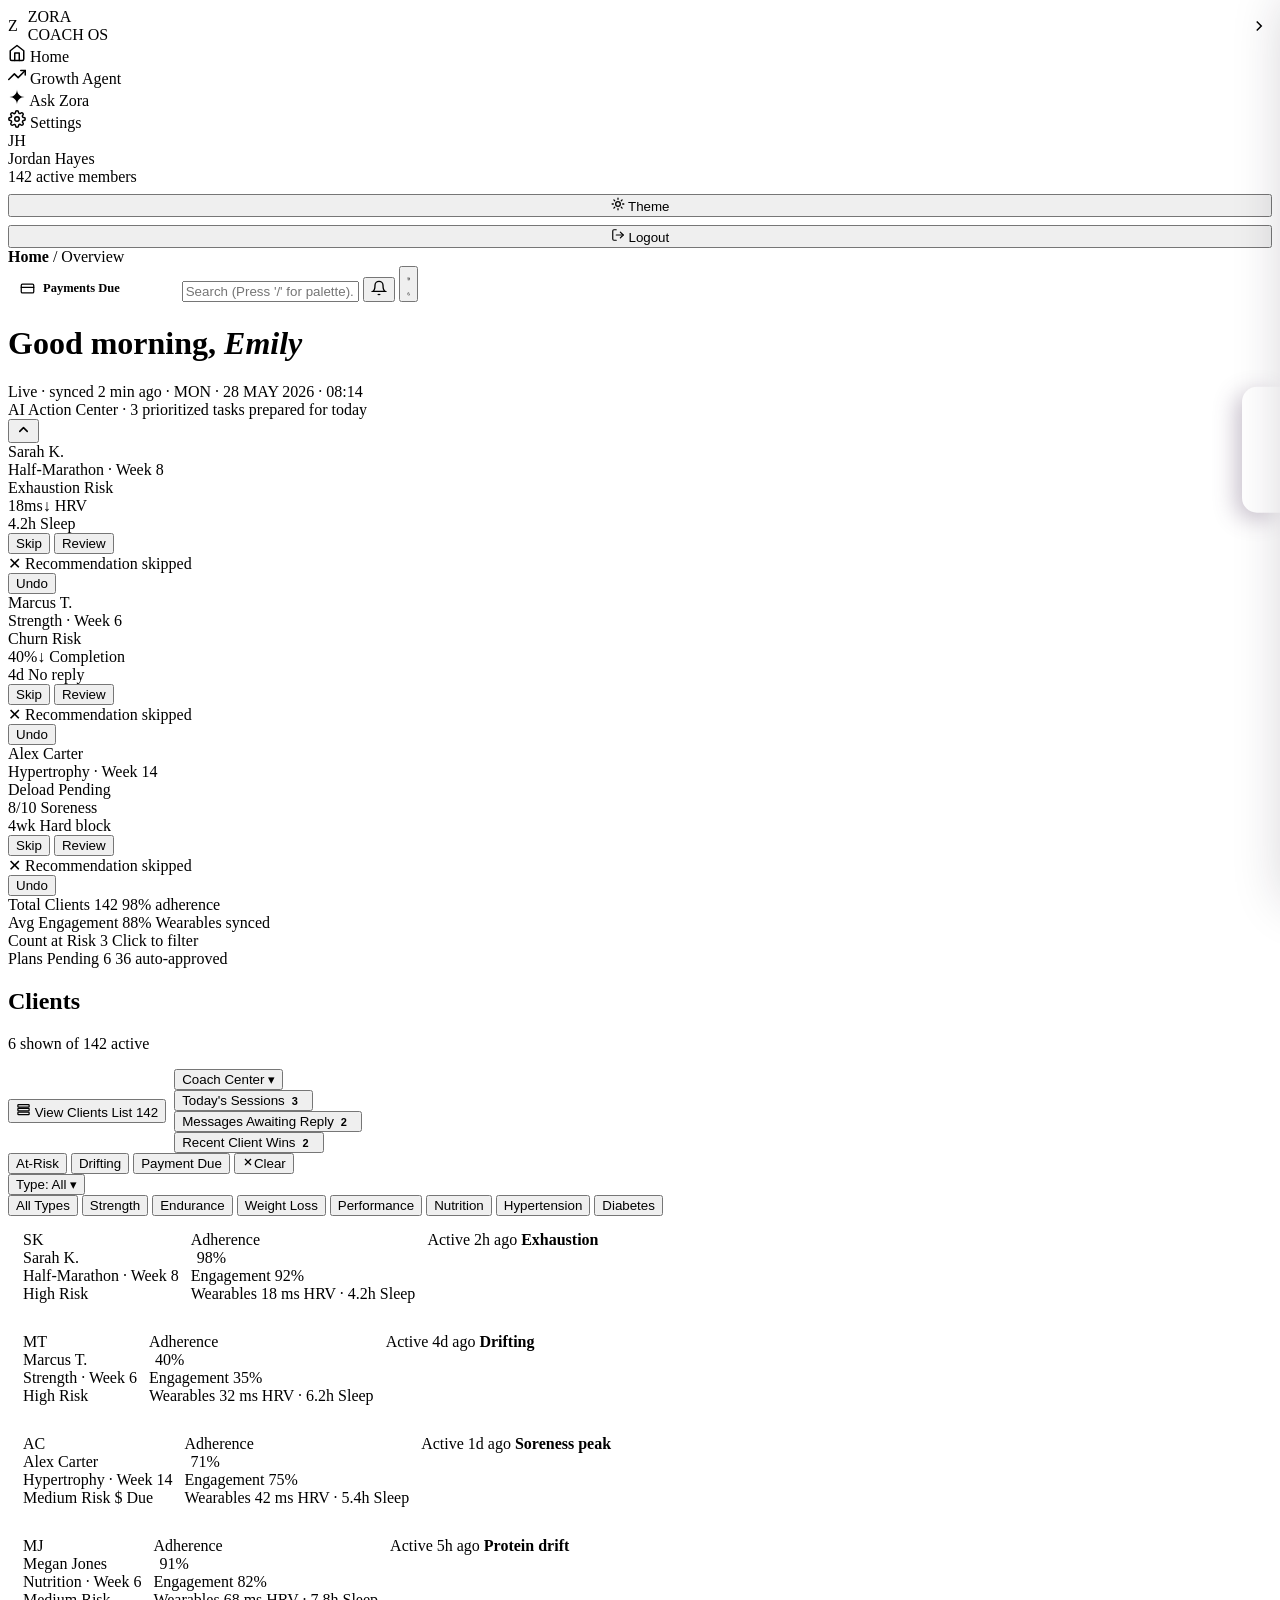
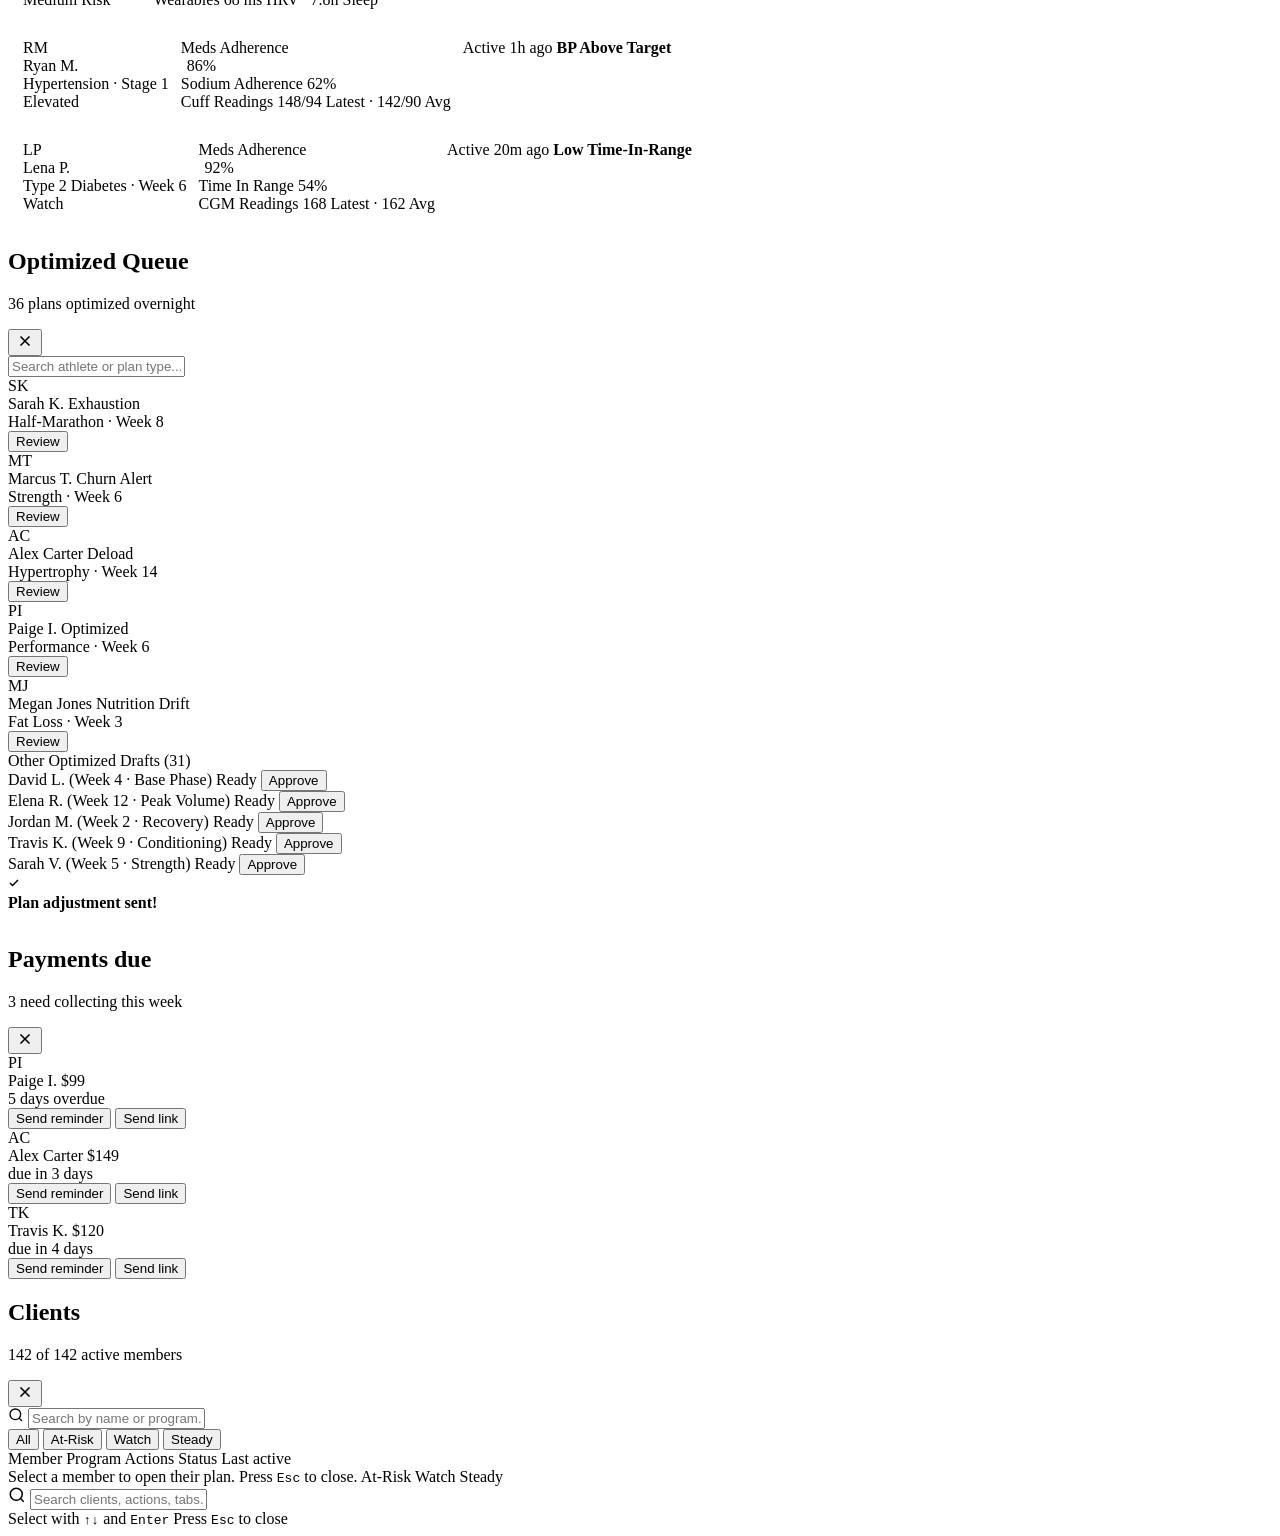
==== index.html @ c179ec28 "deploy" ====
<!DOCTYPE html>
<html lang="en">

<head>
  <meta charset="UTF-8" />
  <meta name="viewport" content="width=device-width, initial-scale=1.0" />
  <title>Zora Product OS — AI Weekly Optimization Dashboard</title>
  <link rel="preconnect" href="https://fonts.googleapis.com">
  <link rel="preconnect" href="https://fonts.gstatic.com" crossorigin>
  <link
    href="https://fonts.googleapis.com/css2?family=DM+Sans:ital,opsz,wght@0,9..40,100..1000;1,9..40,100..1000&family=Geist:wght@100..900&display=swap"
    rel="stylesheet">
  <link rel="stylesheet" href="design-tokens.css?v=1">
  <style>
    /* ===== Collapsible context rail + denser roster ===== */

    /* Header actions group: View full roster + Context dropdown + close. */
    .roster-head-actions {
      display: flex;
      align-items: center;
      gap: 8px;
    }

    /* Context dropdown trigger reuses the .sort-trigger-btn look; the dropdown
       rows show a count badge on the right. */
    .ctx-dropdown {
      width: 220px;
    }

    .ctx-item {
      justify-content: space-between;
      gap: 12px;
    }

    .ctx-item span:first-child {
      white-space: nowrap;
    }

    .ctx-item-count {
      flex-shrink: 0;
      min-width: 20px;
      text-align: center;
      font-size: 11px;
      font-weight: 600;
      color: var(--ink-4);
      background: var(--paper-3);
      border-radius: 99px;
      padding: 1px 7px;
    }

    .ctx-item.active .ctx-item-count {
      color: var(--accent);
      background: var(--accent-soft);
    }

    /* Close button: only present while a panel is open. 28px control with a
       compliant tap buffer. */
    .ctx-close {
      display: inline-flex;
      align-items: center;
      justify-content: center;
      width: 30px;
      height: 30px;
      border-radius: 8px;
      border: 1px solid var(--line);
      background: var(--paper-2);
      color: var(--ink-3);
      cursor: pointer;
      position: relative;
      transition: background-color 140ms var(--ease-out), color 140ms var(--ease-out), border-color 140ms var(--ease-out);
    }

    .ctx-close::before {
      content: "";
      position: absolute;
      inset: -8px;
    }

    .ctx-close:hover {
      color: var(--bad);
      border-color: color-mix(in oklab, var(--bad) 40%, var(--line));
      background: color-mix(in oklab, var(--bad) 8%, var(--paper-2));
    }

    .ctx-close:focus-visible {
      outline: 2px solid var(--accent);
      outline-offset: 2px;
    }

    .ctx-close[hidden] {
      display: none !important;
    }

    /* Collapsed by default: roster spans full width, no rail column. The grid
       packs to ~4 across on desktop. */
    .grid-2col {
      grid-template-columns: 1fr;
      transition: grid-template-columns 360ms var(--ease-out);
    }

    .roster-grid {
      grid-template-columns: repeat(auto-fill, minmax(240px, 1fr));
    }

    .client-card {
      padding: 15px;
      gap: 12px;
    }

    /* A panel is open: the rail returns as a right column. The grid keeps its
       auto-fill rule, so the narrower left column naturally reflows to ~3 up. */
    .grid-2col.has-panel {
      grid-template-columns: 1fr 300px;
    }

    /* Rail + panel reveal. The rail slides down/in; the active panel fades. */
    .ambient-rail[hidden] {
      display: none !important;
    }

    .ambient-rail {
      animation: ctx-rail-in 360ms var(--ease-out);
    }

    @keyframes ctx-rail-in {
      from {
        opacity: 0;
        transform: translateY(-8px);
      }

      to {
        opacity: 1;
        transform: none;
      }
    }

    .ctx-panel[hidden] {
      display: none !important;
    }

    .ctx-panel {
      animation: ctx-panel-in 300ms var(--ease-out);
    }

    @keyframes ctx-panel-in {
      from {
        opacity: 0;
        transform: translateY(6px);
      }

      to {
        opacity: 1;
        transform: none;
      }
    }

    @media (max-width: 1024px) {

      /* On narrow widths the rail stacks under the grid instead of beside it. */
      .grid-2col.has-panel {
        grid-template-columns: 1fr;
      }
    }

    @media (prefers-reduced-motion: reduce) {

      .grid-2col,
      .ambient-rail,
      .ctx-panel {
        transition: none;
        animation: none;
      }
    }

    /* Quick Action Buttons in Client List modal */
    .qa-btn-group {
      display: flex;
      gap: 6px;
      justify-content: center;
      align-items: center;
    }
    .qa-btn {
      display: inline-flex;
      align-items: center;
      justify-content: center;
      width: 28px;
      height: 28px;
      border-radius: 6px;
      border: 1px solid var(--line);
      background: var(--paper-2);
      color: var(--ink-3);
      cursor: pointer;
      transition: all 0.15s ease;
      padding: 0;
    }
    .qa-btn:hover {
      border-color: var(--accent);
      background: var(--accent-soft);
      color: var(--accent-deep);
      transform: translateY(-1px);
    }
    .qa-btn:active {
      transform: scale(0.92);
    }
    .qa-btn svg {
      width: 14px;
      height: 14px;
    }
    .rmt-vitals,
    .rmr-vitals {
      justify-self: center !important;
      text-align: center !important;
    }
  </style>
  <script>
    // Pre-paint theme boot — avoids flash of incorrect theme
    (function () {
      try {
        var stored = localStorage.getItem('theme');
        var prefersDark = window.matchMedia && window.matchMedia('(prefers-color-scheme: dark)').matches;
        var theme = stored || (prefersDark ? 'dark' : 'light');
        document.documentElement.setAttribute('data-theme', theme);
      } catch (e) {
        document.documentElement.setAttribute('data-theme', 'light');
      }
    })();
  </script>
</head>

<body>

  <!-- =================== SIDEBAR =================== -->
  <aside class="sidebar">
    <div class="brand" style="display: flex; align-items: center; justify-content: space-between; width: 100%;">
      <div style="display: flex; align-items: center; gap: 10px;">
        <div class="brand-mark">Z</div>
        <div class="brand-text">
          <div class="brand-name">ZORA</div>
          <div class="brand-sub">COACH OS</div>
        </div>
      </div>
      <button class="sidebar-toggle-btn" id="sidebar-toggle"
        style="background: transparent; border: 0; color: var(--ink-3); cursor: pointer; padding: 4px; display: flex; align-items: center; justify-content: center; transition: transform 0.25s;"
        title="Expand Sidebar">
        <svg width="18" height="18" viewBox="0 0 24 24" fill="none" stroke="currentColor" stroke-width="2">
          <polyline points="9 18 15 12 9 6"></polyline>
        </svg>
      </button>
    </div>

    <div class="nav-section">
      <div class="nav-item active" onclick="window.location.href='index.html'">
        <svg width="18" height="18" viewBox="0 0 24 24" fill="none" stroke="currentColor" stroke-width="2" stroke-linecap="round" stroke-linejoin="round">
          <path d="M3 9l9-7 9 7v11a2 2 0 0 1-2 2H5a2 2 0 0 1-2-2z"></path>
          <polyline points="9 22 9 12 15 12 15 22"></polyline>
        </svg>
        <span>Home</span>
      </div>
      <div class="nav-item" onclick="window.location.href='growth.html'">
        <svg width="18" height="18" viewBox="0 0 24 24" fill="none" stroke="currentColor" stroke-width="2" stroke-linecap="round" stroke-linejoin="round">
          <polyline points="23 6 13.5 15.5 8.5 10.5 1 18"></polyline>
          <polyline points="17 6 23 6 23 12"></polyline>
        </svg>
        <span>Growth Agent</span>
      </div>
      <div class="nav-item" onclick="window.location.href='copilot.html'">
        <svg width="18" height="18" viewBox="0 0 24 24" fill="none" stroke="currentColor" stroke-width="2" stroke-linecap="round" stroke-linejoin="round">
          <path d="M12 3v18M3 12h18M12 3a9 9 0 0 1 9 9 9 9 0 0 1-9 9 9 9 0 0 1-9-9 9 9 0 0 1 9-9z" style="display:none;"></path>
          <!-- Sparkle shape resembling image -->
          <path d="M12 2c0 5.523 4.477 10 10 10-5.523 0-10 4.477-10 10 0-5.523-4.477-10-10-10 5.523 0 10-4.477 10-10z" fill="currentColor" stroke="none"></path>
        </svg>
        <span>Ask Zora</span>
      </div>
      <div class="nav-item" onclick="window.location.href='settings.html'">
        <svg width="18" height="18" viewBox="0 0 24 24" fill="none" stroke="currentColor" stroke-width="2" stroke-linecap="round" stroke-linejoin="round">
          <circle cx="12" cy="12" r="3"></circle>
          <path d="M19.4 15a1.65 1.65 0 0 0 .33 1.82l.06.06a2 2 0 1 1-2.83 2.83l-.06-.06a1.65 1.65 0 0 0-1.82-.33 1.65 1.65 0 0 0-1 1.51V21a2 2 0 0 1-4 0v-.09A1.65 1.65 0 0 0 9 19.4a1.65 1.65 0 0 0-1.82.33l-.06.06a2 2 0 1 1-2.83-2.83l.06-.06a1.65 1.65 0 0 0 .33-1.82 1.65 1.65 0 0 0-1.51-1H3a2 2 0 0 1 0-4h.09A1.65 1.65 0 0 0 4.6 9a1.65 1.65 0 0 0-.33-1.82l-.06-.06a2 2 0 1 1 2.83-2.83l.06.06a1.65 1.65 0 0 0 1.82.33H9a1.65 1.65 0 0 0 1-1.51V3a2 2 0 0 1 4 0v.09a1.65 1.65 0 0 0 1 1.51 1.65 1.65 0 0 0 1.82-.33l.06-.06a2 2 0 1 1 2.83 2.83l-.06.06a1.65 1.65 0 0 0-.33 1.82V9a1.65 1.65 0 0 0 1.51 1H21a2 2 0 0 1 0 4h-.09a1.65 1.65 0 0 0-1.51 1z"></path>
        </svg>
        <span>Settings</span>
      </div>
    </div>

    <div style="margin-top: auto; display: flex; flex-direction: column; gap: 8px;">
      <div class="coach-card">
        <div class="avatar">JH</div>
        <div class="coach-info">
          <div class="coach-name">Jordan Hayes</div>
          <div class="coach-meta">142 active members</div>
        </div>
      </div>
      <button id="theme-toggle" class="sidebar-theme-btn">
        <svg width="14" height="14" viewBox="0 0 24 24" fill="none" stroke="currentColor" stroke-width="2.2" stroke-linecap="round" stroke-linejoin="round">
          <circle cx="12" cy="12" r="4"></circle>
          <path d="M12 2v2M12 20v2M4.93 4.93l1.41 1.41M17.66 17.66l1.41 1.41M2 12h2M20 12h2M4.93 19.07l1.41-1.41M17.66 6.34l1.41-1.41"></path>
        </svg>
        <span>Theme</span>
      </button>
      <button onclick="window.location.href='login.html'" class="sidebar-logout-btn">
        <svg width="14" height="14" viewBox="0 0 24 24" fill="none" stroke="currentColor" stroke-width="2" stroke-linecap="round" stroke-linejoin="round">
          <path d="M9 21H5a2 2 0 0 1-2-2V5a2 2 0 0 1 2-2h4"></path>
          <polyline points="16 17 21 12 16 7"></polyline>
          <line x1="21" y1="12" x2="9" y2="12"></line>
        </svg>
        <span>Logout</span>
      </button>
    </div>
  </aside>

  <!-- =================== MAIN =================== -->
  <main class="main">

    <!-- Topbar -->
    <div class="topbar">
      <div class="crumbs">
        <strong>Home</strong>
        <span class="sep">/</span>
        <span id="crumb-tail">Overview</span>
      </div>

      <button class="pay-header-btn" id="pay-fab" type="button" aria-label="Payments due" aria-haspopup="dialog" style="margin-right: 12px; display: inline-flex; align-items: center; gap: 8px; padding: 6px 12px; background: var(--paper-2); border: 1px solid var(--line); border-radius: 8px; color: var(--ink-3); font-family: var(--font-geist); font-size: 12.5px; font-weight: 600; cursor: pointer; transition: all 0.15s;">
        <svg width="15" height="15" viewBox="0 0 24 24" fill="none" stroke="currentColor" stroke-width="2" stroke-linecap="round" stroke-linejoin="round" aria-hidden="true" style="color: var(--ink-4);">
          <rect x="2" y="5" width="20" height="14" rx="2"></rect>
          <line x1="2" y1="10" x2="22" y2="10"></line>
        </svg>
        <span>Payments Due</span>
        <span id="pay-fab-count" style="display: inline-grid; place-items: center; min-width: 18px; height: 18px; padding: 0 4px; border-radius: 99px; background: var(--accent); color: #ffffff; font-size: 10px; font-weight: 700;">2</span>
      </button>

      <input class="search" id="topbar-search-trigger" placeholder="Search (Press '/' for palette)..." readonly
        style="cursor:pointer;" />

      <button class="icon-btn" title="Notifications">
        <svg width="16" height="16" viewBox="0 0 24 24" fill="none" stroke="currentColor" stroke-width="2">
          <path d="M6 8a6 6 0 0 1 12 0c0 7 3 9 3 9H3s3-2 3-9" />
          <path d="M10.3 21a1.94 1.94 0 0 0 3.4 0" />
        </svg>
      </button>

      <button type="button" id="theme-toggle" class="theme-toggle" role="switch" aria-checked="false"
        aria-label="Toggle dark mode" title="Toggle dark mode">
        <span class="theme-toggle__thumb" aria-hidden="true">
          <svg class="icon-sun" viewBox="0 0 24 24" fill="none" stroke="currentColor" stroke-width="2.2"
            stroke-linecap="round" stroke-linejoin="round">
            <circle cx="12" cy="12" r="4" />
            <path
              d="M12 2v2M12 20v2M4.93 4.93l1.41 1.41M17.66 17.66l1.41 1.41M2 12h2M20 12h2M4.93 19.07l1.41-1.41M17.66 6.34l1.41-1.41" />
          </svg>
          <svg class="icon-moon" viewBox="0 0 24 24" fill="none" stroke="currentColor" stroke-width="2.2"
            stroke-linecap="round" stroke-linejoin="round">
            <path d="M21 12.79A9 9 0 1 1 11.21 3 7 7 0 0 0 21 12.79z" />
          </svg>
        </span>
      </button>
    </div>

    <!-- ============== SCREEN 1 ============== -->
    <div class="page active animated-entrance" id="screen-1">

      <div class="page-head page-head--hero" id="hero-head">
        <!-- Living aurora field: layered blooms + breathing contour lines + cursor glow -->
        <div class="hero-aurora" aria-hidden="true">
          <span class="hero-bloom hero-bloom--1"></span>
          <span class="hero-bloom hero-bloom--2"></span>
          <span class="hero-bloom hero-bloom--3"></span>
          <span class="hero-glow" id="hero-glow"></span>
        </div>
        <div class="hero-distilled">
          <h1 class="page-title page-title--hero">Good morning, <em>Emily</em></h1>
        </div>
        <div class="page-meta-inline">
          <span class="live">Live · synced 2 min ago</span>
          <span class="meta-dot">·</span>
          <span class="page-meta-date">MON · 28 MAY 2026 · 08:14</span>
        </div>
      </div>

      <!-- AI Action Center -->
      <div class="action-center" id="action-center-section">
        <div class="ac-head">
          <div class="ac-title">AI Action Center · <span class="count" id="ac-count-span">3 prioritized tasks</span>
            prepared for today</div>
          <button class="ac-toggle-btn" id="ac-toggle-btn" type="button" aria-expanded="true"
            aria-label="Toggle AI Action Center">
            <svg width="15" height="15" viewBox="0 0 24 24" fill="none" stroke="currentColor" stroke-width="2.5"
              stroke-linecap="round" stroke-linejoin="round">
              <polyline points="18 15 12 9 6 15"></polyline>
            </svg>
          </button>
        </div>

        <!-- Completed Placeholder Banner -->
        <div class="ac-completed-placeholder" id="ac-completed-placeholder" style="display: none;">
          <span class="placeholder-icon">✓</span>
          <span class="placeholder-text">All prioritized recommendations completed. <button class="placeholder-link-btn"
              id="ac-recover-link" type="button">Show Action Center</button></span>
        </div>

        <div class="ac-content-wrapper" id="ac-content-wrapper">
          <div class="draft-row" id="drafts-container">
            <!-- Draft 1: Sarah K -->
            <div class="draft draft-crit animated-entrance stagger-1" tabindex="0"
              onclick="window.location.href='reco-card.html?client=sarah-k&tab=plan'">
              <div class="draft-inner">
                <div class="draft-head">
                  <div>
                    <div class="draft-name">Sarah K.</div>
                    <div class="draft-meta">Half-Marathon · Week 8</div>
                  </div>
                  <span class="draft-tag tag-crit">Exhaustion Risk</span>
                </div>
                <div class="draft-signals">
                  <div class="signal signal-bad">
                    <span class="signal-val">18<span class="signal-unit">ms</span><span class="signal-arrow"
                        aria-label="dropping">↓</span></span>
                    <span class="signal-lbl">HRV</span>
                  </div>
                  <div class="signal signal-bad">
                    <span class="signal-val">4.2<span class="signal-unit">h</span></span>
                    <span class="signal-lbl">Sleep</span>
                  </div>
                </div>
                <div class="draft-actions">
                  <button class="btn-skip" type="button" aria-label="Skip deload plan for Sarah K.">Skip</button>
                  <button class="btn-edit"
                    onclick="event.stopPropagation(); window.location.href='reco-card.html?client=sarah-k&tab=plan'"
                    aria-label="Review deload plan for Sarah K.">Review</button>
                </div>
              </div>
              <div class="draft-skipped-state">
                <div class="skipped-content">
                  <span class="skipped-icon">✕</span>
                  <span class="skipped-msg">Recommendation skipped</span>
                </div>
                <button class="btn-undo" type="button">Undo</button>
              </div>
            </div>

            <!-- Draft 2: Marcus T -->
            <div class="draft draft-crit animated-entrance stagger-2" tabindex="0"
              onclick="window.location.href='reco-card.html?client=marcus-t&tab=risk'">
              <div class="draft-inner">
                <div class="draft-head">
                  <div>
                    <div class="draft-name">Marcus T.</div>
                    <div class="draft-meta">Strength · Week 6</div>
                  </div>
                  <span class="draft-tag tag-crit">Churn Risk</span>
                </div>
                <div class="draft-signals">
                  <div class="signal signal-bad">
                    <span class="signal-val">40<span class="signal-unit">%</span><span class="signal-arrow"
                        aria-label="dropping">↓</span></span>
                    <span class="signal-lbl">Completion</span>
                  </div>
                  <div class="signal signal-bad">
                    <span class="signal-val">4<span class="signal-unit">d</span></span>
                    <span class="signal-lbl">No reply</span>
                  </div>
                </div>
                <div class="draft-actions">
                  <button class="btn-skip" type="button" aria-label="Skip intervention for Marcus T.">Skip</button>
                  <button class="btn-edit"
                    onclick="event.stopPropagation(); window.location.href='reco-card.html?client=marcus-t&tab=risk'"
                    aria-label="Review intervention for Marcus T.">Review</button>
                </div>
              </div>
              <div class="draft-skipped-state">
                <div class="skipped-content">
                  <span class="skipped-icon">✕</span>
                  <span class="skipped-msg">Recommendation skipped</span>
                </div>
                <button class="btn-undo" type="button">Undo</button>
              </div>
            </div>

            <!-- Draft 3: Alex Carter -->
            <div class="draft draft-deload animated-entrance stagger-3" tabindex="0"
              onclick="window.location.href='reco-card.html?client=aman-khanna&tab=plan'">
              <div class="draft-inner">
                <div class="draft-head">
                  <div>
                    <div class="draft-name">Alex Carter</div>
                    <div class="draft-meta">Hypertrophy · Week 14</div>
                  </div>
                  <span class="draft-tag tag-deload">Deload Pending</span>
                </div>
                <div class="draft-signals">
                  <div class="signal signal-warn">
                    <span class="signal-val">8<span class="signal-unit">/10</span></span>
                    <span class="signal-lbl">Soreness</span>
                  </div>
                  <div class="signal signal-warn">
                    <span class="signal-val">4<span class="signal-unit">wk</span></span>
                    <span class="signal-lbl">Hard block</span>
                  </div>
                </div>
                <div class="draft-actions">
                  <button class="btn-skip" type="button" aria-label="Skip deload plan for Alex Carter">Skip</button>
                  <button class="btn-edit"
                    onclick="event.stopPropagation(); window.location.href='reco-card.html?client=aman-khanna&tab=plan'"
                    aria-label="Review deload plan for Alex Carter">Review</button>
                </div>
              </div>
              <div class="draft-skipped-state">
                <div class="skipped-content">
                  <span class="skipped-icon">✕</span>
                  <span class="skipped-msg">Recommendation skipped</span>
                </div>
                <button class="btn-undo" type="button">Undo</button>
              </div>
            </div>
          </div>
        </div>
      </div>

      <!-- Pulse Metrics Ribbon -->
      <div class="pulse-metrics-ribbon">
        <div class="ribbon-item">
          <span class="ribbon-label">Total Clients</span>
          <span class="ribbon-val">142</span>
          <span class="ribbon-sub">98% adherence</span>
        </div>
        <div class="ribbon-divider"></div>
        <div class="ribbon-item">
          <span class="ribbon-label">Avg Engagement</span>
          <span class="ribbon-val">88%</span>
          <span class="ribbon-sub">Wearables synced</span>
        </div>
        <div class="ribbon-divider"></div>
        <div class="ribbon-item interactive" id="metric-at-risk" role="button" tabindex="0"
          title="Click to filter roster">
          <span class="ribbon-label">Count at Risk</span>
          <span class="ribbon-val text-bad">3</span>
          <span class="ribbon-sub text-bad">Click to filter</span>
        </div>
        <div class="ribbon-divider"></div>
        <div class="ribbon-item">
          <span class="ribbon-label">Plans Pending</span>
          <span class="ribbon-val">6</span>
          <span class="ribbon-sub">36 auto-approved</span>
        </div>
      </div>

      <!-- 2-col layout. Starts collapsed (no panel): the roster spans full
           width. Selecting a context panel adds .has-panel, bringing the rail
           back as a right column. -->
      <div class="grid-2col" id="roster-layout">

        <!-- Left Column: Roster Grid -->
        <div class="roster-grid-container">
          <div class="roster-section-head">
            <div class="roster-section-titles">
              <h2 class="roster-section-title">Clients</h2>
              <p class="roster-section-sub"><span id="roster-count-shown">6</span> shown of <span
                  class="roster-count-total">142</span> active</p>
            </div>
            <div class="roster-head-actions">
              <button class="view-roster-btn" id="open-full-roster-btn" type="button">
                <svg width="15" height="15" viewBox="0 0 24 24" fill="none" stroke="currentColor" stroke-width="2"
                  stroke-linecap="round" stroke-linejoin="round" aria-hidden="true">
                  <rect x="3" y="4" width="18" height="4" rx="1"></rect>
                  <rect x="3" y="10" width="18" height="4" rx="1"></rect>
                  <rect x="3" y="16" width="18" height="4" rx="1"></rect>
                </svg>
                View Clients List
                <span class="view-roster-btn-count">142</span>
              </button>

              <!-- Context panel selector: collapses the three ambient lists into
                   one dropdown. Picking one opens the right rail; the × collapses
                   it and the grid returns to full width. -->
              <div class="sort-container ctx-container">
                <button class="sort-trigger-btn ctx-trigger" id="ctx-trigger" type="button" aria-haspopup="true"
                  aria-expanded="false">Coach Center ▾</button>
                <div class="sort-dropdown ctx-dropdown" id="ctx-dropdown">
                  <button class="sort-item ctx-item" data-panel="sessions" type="button">
                    <span>Today's Sessions</span><span class="ctx-item-count">3</span>
                  </button>
                  <button class="sort-item ctx-item" data-panel="messages" type="button">
                    <span>Messages Awaiting Reply</span><span class="ctx-item-count">2</span>
                  </button>
                  <button class="sort-item ctx-item" data-panel="wins" type="button">
                    <span>Recent Client Wins</span><span class="ctx-item-count">2</span>
                  </button>
                </div>
              </div>

              <button class="ctx-close" id="ctx-close" type="button" title="Close panel" aria-label="Close panel"
                hidden>
                <svg width="14" height="14" viewBox="0 0 24 24" fill="none" stroke="currentColor" stroke-width="2.5"
                  stroke-linecap="round" aria-hidden="true">
                  <line x1="18" y1="6" x2="6" y2="18"></line>
                  <line x1="6" y1="6" x2="18" y2="18"></line>
                </svg>
              </button>
            </div>
          </div>
          <div class="controls-bar">
            <div class="filter-group">
              <button class="filter-btn active" id="filter-risk">At-Risk</button>
              <button class="filter-btn" id="filter-drifting">Drifting</button>
              <button class="filter-btn" id="filter-payment">Payment Due</button>
              <button class="filter-btn-clear" id="filter-clear" style="display: none;">
                <svg width="12" height="12" viewBox="0 0 24 24" fill="none" stroke="currentColor" stroke-width="2.5"
                  style="vertical-align:middle;">
                  <line x1="18" y1="6" x2="6" y2="18"></line>
                  <line x1="6" y1="6" x2="18" y2="18"></line>
                </svg>
                Clear
              </button>
            </div>

            <div style="display: flex; gap: 8px; align-items: center;">
              <!-- Client Type Dropdown Selector -->
              <div class="sort-container">
                <button class="sort-trigger-btn" id="roster-type-trigger">Type: All ▾</button>
                <div class="sort-dropdown" id="roster-type-dropdown" style="right: 0;">
                  <button class="sort-item type-item active" data-type="all">All Types</button>
                  <button class="sort-item type-item" data-type="strength">Strength</button>
                  <button class="sort-item type-item" data-type="endurance">Endurance</button>
                  <button class="sort-item type-item" data-type="weight-loss">Weight Loss</button>
                  <button class="sort-item type-item" data-type="performance">Performance</button>
                  <button class="sort-item type-item" data-type="nutrition">Nutrition</button>
                  <button class="sort-item type-item" data-type="hypertension">Hypertension</button>
                  <button class="sort-item type-item" data-type="diabetes">Diabetes</button>
                </div>
              </div>
            </div>
          </div>

          <div class="roster-grid" id="roster-grid">
            <!-- Sarah K -->
            <div class="client-card" data-client="sarah-k" data-risk="high" data-recency="2" data-type="endurance"
              data-payment-due="false" onclick="window.location.href='reco-card.html?client=sarah-k'">
              <div class="client-card-header">
                <div class="client-card-avatar av-1">SK</div>
                <div>
                  <div class="client-card-name">Sarah K.</div>
                  <div class="client-card-program">Half-Marathon · Week 8</div>
                </div>
                <span class="client-card-risk-badge risk-high">High Risk</span>
              </div>
              <div class="client-card-vitals">
                <div class="client-card-vital-row">
                  <span>Adherence</span>
                  <div style="display: flex; align-items: center; gap: 6px;">
                    <div class="progress-bar-container">
                      <div class="progress-bar-fill ok" style="width: 98%;"></div>
                    </div>
                    <span>98%</span>
                  </div>
                </div>
                <div class="client-card-extra-vitals">
                  <div class="client-card-vital-row">
                    <span>Engagement</span>
                    <span>92%</span>
                  </div>
                  <div class="client-card-vital-row">
                    <span>Wearables</span>
                    <span>18 ms HRV · 4.2h Sleep</span>
                  </div>
                </div>
              </div>
              <div class="client-card-footer">
                <span>Active 2h ago</span>
                <span style="color: var(--bad); font-weight: 600;">Exhaustion</span>
              </div>
            </div>

            <!-- Marcus T -->
            <div class="client-card" data-client="marcus-t" data-risk="high" data-recency="96" data-type="strength"
              data-payment-due="false" onclick="window.location.href='reco-card.html?client=marcus-t'">
              <div class="client-card-header">
                <div class="client-card-avatar av-2">MT</div>
                <div>
                  <div class="client-card-name">Marcus T.</div>
                  <div class="client-card-program">Strength · Week 6</div>
                </div>
                <span class="client-card-risk-badge risk-high">High Risk</span>
              </div>
              <div class="client-card-vitals">
                <div class="client-card-vital-row">
                  <span>Adherence</span>
                  <div style="display: flex; align-items: center; gap: 6px;">
                    <div class="progress-bar-container">
                      <div class="progress-bar-fill bad" style="width: 40%;"></div>
                    </div>
                    <span>40%</span>
                  </div>
                </div>
                <div class="client-card-extra-vitals">
                  <div class="client-card-vital-row">
                    <span>Engagement</span>
                    <span>35%</span>
                  </div>
                  <div class="client-card-vital-row">
                    <span>Wearables</span>
                    <span>32 ms HRV · 6.2h Sleep</span>
                  </div>
                </div>
              </div>
              <div class="client-card-footer">
                <span>Active 4d ago</span>
                <span style="color: var(--bad); font-weight: 600;">Drifting</span>
              </div>
            </div>

            <!-- Alex Carter -->
            <div class="client-card" data-client="aman-khanna" data-risk="med" data-recency="24" data-type="strength"
              data-payment-due="true" onclick="window.location.href='reco-card.html?client=aman-khanna'">
              <div class="client-card-header">
                <div class="client-card-avatar av-2">AC</div>
                <div>
                  <div class="client-card-name">Alex Carter</div>
                  <div class="client-card-program">Hypertrophy · Week 14</div>
                </div>
                <span class="client-card-risk-badge risk-med">Medium Risk</span>
                <span class="payment-due-badge">$ Due</span>
              </div>
              <div class="client-card-vitals">
                <div class="client-card-vital-row">
                  <span>Adherence</span>
                  <div style="display: flex; align-items: center; gap: 6px;">
                    <div class="progress-bar-container">
                      <div class="progress-bar-fill warn" style="width: 71%;"></div>
                    </div>
                    <span>71%</span>
                  </div>
                </div>
                <div class="client-card-extra-vitals">
                  <div class="client-card-vital-row">
                    <span>Engagement</span>
                    <span>75%</span>
                  </div>
                  <div class="client-card-vital-row">
                    <span>Wearables</span>
                    <span>42 ms HRV · 5.4h Sleep</span>
                  </div>
                </div>
              </div>
              <div class="client-card-footer">
                <span>Active 1d ago</span>
                <span style="color: var(--warn); font-weight: 600;">Soreness peak</span>
              </div>
            </div>

            <!-- Megan Jones -->
            <div class="client-card" data-client="meera-joshi" data-risk="med" data-recency="5" data-type="weight-loss"
              data-payment-due="false" onclick="window.location.href='reco-card.html?client=meera-joshi'">
              <div class="client-card-header">
                <div class="client-card-avatar av-3">MJ</div>
                <div>
                  <div class="client-card-name">Megan Jones</div>
                  <div class="client-card-program">Nutrition · Week 6</div>
                </div>
                <span class="client-card-risk-badge risk-med">Medium Risk</span>
              </div>
              <div class="client-card-vitals">
                <div class="client-card-vital-row">
                  <span>Adherence</span>
                  <div style="display: flex; align-items: center; gap: 6px;">
                    <div class="progress-bar-container">
                      <div class="progress-bar-fill ok" style="width: 91%;"></div>
                    </div>
                    <span>91%</span>
                  </div>
                </div>
                <div class="client-card-extra-vitals">
                  <div class="client-card-vital-row">
                    <span>Engagement</span>
                    <span>82%</span>
                  </div>
                  <div class="client-card-vital-row">
                    <span>Wearables</span>
                    <span>68 ms HRV · 7.8h Sleep</span>
                  </div>
                </div>
              </div>
              <div class="client-card-footer">
                <span>Active 5h ago</span>
                <span style="color: var(--warn); font-weight: 600;">Protein drift</span>
              </div>
            </div>

            <!-- Paige I -->
            <div class="client-card" data-client="priya-i" data-risk="low" data-recency="0.1" data-type="performance"
              data-payment-due="true" onclick="window.location.href='reco-card.html?client=priya-i'">
              <div class="client-card-header">
                <div class="client-card-avatar av-3">PI</div>
                <div>
                  <div class="client-card-name">Paige I.</div>
                  <div class="client-card-program">Performance · Week 6</div>
                </div>
                <span class="client-card-risk-badge risk-low">Optimized</span>
                <span class="payment-due-badge">$ Due</span>
              </div>
              <div class="client-card-vitals">
                <div class="client-card-vital-row">
                  <span>Adherence</span>
                  <div style="display: flex; align-items: center; gap: 6px;">
                    <div class="progress-bar-container">
                      <div class="progress-bar-fill ok" style="width: 94%;"></div>
                    </div>
                    <span>94%</span>
                  </div>
                </div>
                <div class="client-card-extra-vitals">
                  <div class="client-card-vital-row">
                    <span>Engagement</span>
                    <span>95%</span>
                  </div>
                  <div class="client-card-vital-row">
                    <span>Wearables</span>
                    <span>71 ms HRV · 7.8h Sleep</span>
                  </div>
                </div>
              </div>
              <div class="client-card-footer">
                <span>Active 10m ago</span>
                <span style="color: var(--ok); font-weight: 600;">Steady</span>
              </div>
            </div>

            <!-- David L -->
            <div class="client-card" data-client="david-l" data-risk="low" data-recency="6" data-type="nutrition"
              data-payment-due="false" onclick="window.location.href='reco-card.html?client=david-l'">
              <div class="client-card-header">
                <div class="client-card-avatar av-1">DL</div>
                <div>
                  <div class="client-card-name">David L.</div>
                  <div class="client-card-program">Base Phase · Week 4</div>
                </div>
                <span class="client-card-risk-badge risk-low">Optimized</span>
              </div>
              <div class="client-card-vitals">
                <div class="client-card-vital-row">
                  <span>Adherence</span>
                  <div style="display: flex; align-items: center; gap: 6px;">
                    <div class="progress-bar-container">
                      <div class="progress-bar-fill ok" style="width: 90%;"></div>
                    </div>
                    <span>90%</span>
                  </div>
                </div>
                <div class="client-card-extra-vitals">
                  <div class="client-card-vital-row">
                    <span>Engagement</span>
                    <span>88%</span>
                  </div>
                  <div class="client-card-vital-row">
                    <span>Wearables</span>
                    <span>65 ms HRV · 7.2h Sleep</span>
                  </div>
                </div>
              </div>
              <div class="client-card-footer">
                <span>Active 6h ago</span>
                <span style="color: var(--ok); font-weight: 600;">Steady</span>
              </div>
            </div>

            <!-- Ryan M -->
            <div class="client-card" data-client="raj-m" data-risk="high" data-recency="1" data-type="hypertension"
              data-payment-due="false" onclick="window.location.href='reco-card.html?client=raj-m'">
              <div class="client-card-header">
                <div class="client-card-avatar av-2">RM</div>
                <div>
                  <div class="client-card-name" style="display: flex; align-items: center; gap: 6px; flex-wrap: wrap;">
                    <span>Ryan M.</span>
                  </div>
                  <div class="client-card-program">Hypertension · Stage 1</div>
                </div>
                <span class="client-card-risk-badge risk-high">Elevated</span>
              </div>
              <div class="client-card-vitals">
                <div class="client-card-vital-row">
                  <span>Meds Adherence</span>
                  <div style="display: flex; align-items: center; gap: 6px;">
                    <div class="progress-bar-container">
                      <div class="progress-bar-fill ok" style="width: 86%;"></div>
                    </div>
                    <span>86%</span>
                  </div>
                </div>
                <div class="client-card-extra-vitals">
                  <div class="client-card-vital-row">
                    <span>Sodium Adherence</span>
                    <span>62%</span>
                  </div>
                  <div class="client-card-vital-row">
                    <span>Cuff Readings</span>
                    <span>148/94 Latest · 142/90 Avg</span>
                  </div>
                </div>
              </div>
              <div class="client-card-footer">
                <span>Active 1h ago</span>
                <span style="color: var(--bad); font-weight: 600;">BP Above Target</span>
              </div>
            </div>

            <!-- Lena P -->
            <div class="client-card" data-client="lena-p" data-risk="med" data-recency="0.3" data-type="diabetes"
              data-payment-due="false" onclick="window.location.href='reco-card.html?client=lena-p'">
              <div class="client-card-header">
                <div class="client-card-avatar av-3">LP</div>
                <div>
                  <div class="client-card-name" style="display: flex; align-items: center; gap: 6px; flex-wrap: wrap;">
                    <span>Lena P.</span>
                  </div>
                  <div class="client-card-program">Type 2 Diabetes · Week 6</div>
                </div>
                <span class="client-card-risk-badge risk-med">Watch</span>
              </div>
              <div class="client-card-vitals">
                <div class="client-card-vital-row">
                  <span>Meds Adherence</span>
                  <div style="display: flex; align-items: center; gap: 6px;">
                    <div class="progress-bar-container">
                      <div class="progress-bar-fill ok" style="width: 92%;"></div>
                    </div>
                    <span>92%</span>
                  </div>
                </div>
                <div class="client-card-extra-vitals">
                  <div class="client-card-vital-row">
                    <span>Time In Range</span>
                    <span>54%</span>
                  </div>
                  <div class="client-card-vital-row">
                    <span>CGM Readings</span>
                    <span>168 Latest · 162 Avg</span>
                  </div>
                </div>
              </div>
              <div class="client-card-footer">
                <span>Active 20m ago</span>
                <span style="color: var(--warn); font-weight: 600;">Low Time-In-Range</span>
              </div>
            </div>

            <!-- David L (second view) -->
            <div class="client-card" data-client="david-l" data-risk="low" data-recency="18" data-type="strength"
              data-payment-due="false" onclick="window.location.href='reco-card.html?client=david-l'">
              <div class="client-card-header">
                <div class="client-card-avatar av-2">DL</div>
                <div>
                  <div class="client-card-name">David L.</div>
                  <div class="client-card-program">Strength · Week 9</div>
                </div>
                <span class="client-card-risk-badge risk-low">Optimized</span>
              </div>
              <div class="client-card-vitals">
                <div class="client-card-vital-row">
                  <span>Adherence</span>
                  <div style="display: flex; align-items: center; gap: 6px;">
                    <div class="progress-bar-container">
                      <div class="progress-bar-fill ok" style="width: 96%;"></div>
                    </div>
                    <span>96%</span>
                  </div>
                </div>
                <div class="client-card-extra-vitals">
                  <div class="client-card-vital-row">
                    <span>Sleep Score</span>
                    <span>81 / 100</span>
                  </div>
                  <div class="client-card-vital-row">
                    <span>HRV</span>
                    <span>64 ms</span>
                  </div>
                </div>
              </div>
              <div class="client-card-footer">
                <span>Active 3h ago</span>
                <span style="color: var(--ok); font-weight: 600;">On Track</span>
              </div>
            </div>
          </div>
        </div>

        <!-- Slim Right Rail (Ambient Context). Hidden until a panel is chosen;
             one panel shows at a time, keyed by data-panel. -->
        <div class="ambient-rail" id="ambient-rail" hidden>
          <!-- Today's Sessions -->
          <div class="ambient-card ctx-panel" data-panel="sessions" hidden>
            <div class="ambient-card-title">Today's Sessions</div>
            <div class="ambient-item">
              <span class="ambient-item-time">09:00 AM</span>
              <span class="ambient-item-name">Sarah K.</span>
              <span class="ambient-item-desc">Virtual Call</span>
            </div>
            <div class="ambient-item">
              <span class="ambient-item-time">11:30 AM</span>
              <span class="ambient-item-name">Paige I.</span>
              <span class="ambient-item-desc">Coaching Chat</span>
            </div>
            <div class="ambient-item">
              <span class="ambient-item-time">02:00 PM</span>
              <span class="ambient-item-name">Alex Carter</span>
              <span class="ambient-item-desc">Form Review</span>
            </div>
          </div>

          <!-- Messages Awaiting Reply -->
          <div class="ambient-card ctx-panel" data-panel="messages" hidden>
            <div class="ambient-card-title">Messages Awaiting Reply</div>
            <div class="ambient-item" style="flex-direction: column; align-items: flex-start; gap: 4px;">
              <div style="display:flex; justify-content:space-between; width:100%;">
                <span class="ambient-item-name">Megan Jones</span>
                <span class="ambient-item-desc">5h ago</span>
              </div>
              <div style="font-size:12px; color:var(--ink-3); line-height:1.3;">"Struggling to hit protein on the road.
                Any quick travel snack ideas?"</div>
            </div>
            <div class="ambient-item" style="flex-direction: column; align-items: flex-start; gap: 4px;">
              <div style="display:flex; justify-content:space-between; width:100%;">
                <span class="ambient-item-name">Marcus T.</span>
                <span class="ambient-item-desc">4d ago</span>
              </div>
              <div style="font-size:12px; color:var(--ink-4); line-height:1.3; font-style:italic;">No response received
                after deload draft sent.</div>
            </div>
          </div>

          <!-- Recent Client Wins -->
          <div class="ambient-card ctx-panel" data-panel="wins" hidden>
            <div class="ambient-card-title">Recent Client Wins</div>
            <div class="ambient-item" style="gap: 8px;">
              <span style="font-size: 16px;">🏆</span>
              <div>
                <div class="ambient-item-name" style="font-size:13px;">Paige I.</div>
                <div style="font-size:11.5px; color:var(--ink-3);">Set a 5km Personal Best on Saturday!</div>
              </div>
            </div>
            <div class="ambient-item" style="gap: 8px;">
              <span style="font-size: 16px;">🔥</span>
              <div>
                <div class="ambient-item-name" style="font-size:13px;">David L.</div>
                <div style="font-size:11.5px; color:var(--ink-3);">100% training adherence for 3 weeks straight!</div>
              </div>
            </div>
          </div>
        </div>

      </div>
    </div>

  </main>

  <!-- =================== PANEL / DRAWER =================== -->
  <div class="drawer-overlay" id="queue-drawer-overlay"></div>
  <div class="drawer" id="queue-drawer">
    <div class="drawer-header">
      <div>
        <h2 class="drawer-title">Optimized Queue</h2>
        <p class="drawer-sub">36 plans optimized overnight</p>
      </div>
      <button class="icon-btn close-drawer-btn" id="close-drawer" title="Close Queue">
        <svg width="18" height="18" viewBox="0 0 24 24" fill="none" stroke="currentColor" stroke-width="2.2">
          <line x1="18" y1="6" x2="6" y2="18"></line>
          <line x1="6" y1="6" x2="18" y2="18"></line>
        </svg>
      </button>
    </div>

    <div class="drawer-search-container">
      <input type="text" class="drawer-search" id="drawer-search-input" placeholder="Search athlete or plan type..." />
    </div>

    <div class="drawer-content">
      <div class="queue-item" data-name="Sarah K.">
        <div class="qi-avatar av-1">SK</div>
        <div class="qi-info">
          <div class="qi-name-row">
            <span class="qi-name">Sarah K.</span>
            <span class="qi-tag tag-crit">Exhaustion</span>
          </div>
          <div class="qi-meta">Half-Marathon · Week 8</div>
        </div>
        <div class="qi-actions">
          <button class="btn-edit-mini" onclick="window.location.href='reco-card.html?client=sarah-k'">Review</button>
        </div>
      </div>

      <div class="queue-item" data-name="Marcus T.">
        <div class="qi-avatar av-2">MT</div>
        <div class="qi-info">
          <div class="qi-name-row">
            <span class="qi-name">Marcus T.</span>
            <span class="qi-tag tag-crit">Churn Alert</span>
          </div>
          <div class="qi-meta">Strength · Week 6</div>
        </div>
        <div class="qi-actions">
          <button class="btn-edit-mini" onclick="window.location.href='reco-card.html?client=marcus-t'">Review</button>
        </div>
      </div>

      <div class="queue-item" data-name="Alex Carter">
        <div class="qi-avatar av-2">AC</div>
        <div class="qi-info">
          <div class="qi-name-row">
            <span class="qi-name">Alex Carter</span>
            <span class="qi-tag tag-deload">Deload</span>
          </div>
          <div class="qi-meta">Hypertrophy · Week 14</div>
        </div>
        <div class="qi-actions">
          <button class="btn-edit-mini"
            onclick="window.location.href='reco-card.html?client=aman-khanna'">Review</button>
        </div>
      </div>

      <div class="queue-item" data-name="Paige I.">
        <div class="qi-avatar av-3">PI</div>
        <div class="qi-info">
          <div class="qi-name-row">
            <span class="qi-name">Paige I.</span>
            <span class="qi-tag tag-plan">Optimized</span>
          </div>
          <div class="qi-meta">Performance · Week 6</div>
        </div>
        <div class="qi-actions">
          <button class="btn-edit-mini" onclick="window.location.href='reco-card.html?client=priya-i'">Review</button>
        </div>
      </div>

      <div class="queue-item" data-name="Megan Jones">
        <div class="qi-avatar av-1">MJ</div>
        <div class="qi-info">
          <div class="qi-name-row">
            <span class="qi-name">Megan Jones</span>
            <span class="qi-tag tag-msg">Nutrition Drift</span>
          </div>
          <div class="qi-meta">Fat Loss · Week 3</div>
        </div>
        <div class="qi-actions">
          <button class="btn-edit-mini"
            onclick="window.location.href='reco-card.html?client=meera-joshi'">Review</button>
        </div>
      </div>

      <div class="queue-placeholder-header">Other Optimized Drafts (31)</div>

      <div class="queue-compact-item" data-name="David L.">
        <span class="qci-name">David L. (Week 4 · Base Phase)</span>
        <span class="qci-status text-green">Ready</span>
        <button class="btn-quick-approve" data-athlete="David L.">Approve</button>
      </div>
      <div class="queue-compact-item" data-name="Elena R.">
        <span class="qci-name">Elena R. (Week 12 · Peak Volume)</span>
        <span class="qci-status text-green">Ready</span>
        <button class="btn-quick-approve" data-athlete="Elena R.">Approve</button>
      </div>
      <div class="queue-compact-item" data-name="Jordan M.">
        <span class="qci-name">Jordan M. (Week 2 · Recovery)</span>
        <span class="qci-status text-green">Ready</span>
        <button class="btn-quick-approve" data-athlete="Jordan M.">Approve</button>
      </div>
      <div class="queue-compact-item" data-name="Travis K.">
        <span class="qci-name">Travis K. (Week 9 · Conditioning)</span>
        <span class="qci-status text-green">Ready</span>
        <button class="btn-quick-approve" data-athlete="Travis K.">Approve</button>
      </div>
      <div class="queue-compact-item" data-name="Sarah V.">
        <span class="qci-name">Sarah V. (Week 5 · Strength)</span>
        <span class="qci-status text-green">Ready</span>
        <button class="btn-quick-approve" data-athlete="Sarah V.">Approve</button>
      </div>
    </div>
  </div>

  <script>
    document.addEventListener('DOMContentLoaded', () => {
      // 1. Bind click listeners on Draft Recommendation Cards (Action Center)
      const drafts = document.querySelectorAll('.draft');
      const actionCenterSection = document.getElementById('action-center-section');
      const acContentWrapper = document.getElementById('ac-content-wrapper');
      const acCompletedPlaceholder = document.getElementById('ac-completed-placeholder');
      const acToggleBtn = document.getElementById('ac-toggle-btn');
      const acRecoverLink = document.getElementById('ac-recover-link');

      // Expand action center
      const expandActionCenter = () => {
        if (actionCenterSection) {
          actionCenterSection.classList.remove('collapsed');
        }
        if (acToggleBtn) {
          acToggleBtn.setAttribute('aria-expanded', 'true');
        }
      };

      // Collapse action center
      const collapseActionCenter = () => {
        if (actionCenterSection) {
          actionCenterSection.classList.add('collapsed');
        }
        if (acToggleBtn) {
          acToggleBtn.setAttribute('aria-expanded', 'false');
        }
      };

      const updateAlertCount = () => {
        const activeAlertsCount = Array.from(drafts).filter(d => !d.classList.contains('is-skipped')).length;
        const countSpan = document.getElementById('ac-count-span');
        if (countSpan) {
          if (activeAlertsCount === 0) {
            countSpan.textContent = "All drafts reviewed";
          } else {
            countSpan.textContent = `${activeAlertsCount} alert${activeAlertsCount > 1 ? 's' : ''} waiting for review`;
          }
        }

        // Auto-collapse and show completed banner when active drafts reach 0
        if (activeAlertsCount === 0) {
          setTimeout(() => {
            // Auto collapse after skip/review animation settles
            if (Array.from(drafts).filter(d => !d.classList.contains('is-skipped')).length === 0) {
              collapseActionCenter();
              if (acCompletedPlaceholder) {
                acCompletedPlaceholder.style.display = 'flex';
              }
            }
          }, 400);
        } else {
          // If items recovered/undone, hide placeholder and open content
          if (acCompletedPlaceholder) {
            acCompletedPlaceholder.style.display = 'none';
          }
          expandActionCenter();
        }

        // Update hero alert badge dynamically
        const heroBadgeText = document.getElementById('hero-badge-text');
        const heroBadge = document.getElementById('hero-alert-btn');
        if (heroBadgeText && heroBadge) {
          const activeCritCount = Array.from(drafts).filter(d => d.classList.contains('draft-crit') && !d.classList.contains('is-skipped')).length;
          if (activeCritCount === 0) {
            heroBadge.style.display = 'none';
          } else {
            heroBadge.style.display = 'inline-flex';
            heroBadgeText.textContent = `${activeCritCount} urgent alert${activeCritCount > 1 ? 's' : ''}`;
          }
        }
      };

      // Toggle button event listener
      if (acToggleBtn) {
        acToggleBtn.addEventListener('click', () => {
          const isExpanded = acToggleBtn.getAttribute('aria-expanded') === 'true';
          if (isExpanded) {
            collapseActionCenter();
          } else {
            expandActionCenter();
          }
        });
      }

      // Recover link event listener
      if (acRecoverLink) {
        acRecoverLink.addEventListener('click', (e) => {
          e.preventDefault();
          expandActionCenter();
        });
      }

      // Hero alert button interaction: smooth scroll to Action Center + flash highlight
      const heroAlertBtn = document.getElementById('hero-alert-btn');
      if (heroAlertBtn) {
        heroAlertBtn.addEventListener('click', (e) => {
          e.preventDefault();
          const ac = document.querySelector('.action-center');
          if (ac) {
            ac.scrollIntoView({ behavior: 'smooth', block: 'center' });
            expandActionCenter(); // Make sure it's open
            ac.classList.add('highlight-pulse');
            setTimeout(() => {
              ac.classList.remove('highlight-pulse');
            }, 2400);
          }
        });
      }

      // Bind Skip buttons directly
      document.querySelectorAll('.btn-skip').forEach((btn) => {
        btn.addEventListener('click', (e) => {
          e.stopPropagation();
          const draft = btn.closest('.draft');
          if (draft) {
            draft.classList.add('is-skipped');
            updateAlertCount();
          }
        });
      });

      // Bind Undo buttons directly
      document.querySelectorAll('.btn-undo').forEach((btn) => {
        btn.addEventListener('click', (e) => {
          e.stopPropagation();
          const draft = btn.closest('.draft');
          if (draft) {
            draft.classList.remove('is-skipped');
            updateAlertCount();
          }
        });
      });

      drafts.forEach((draft) => {
        // Keydown handler for accessibility Focus Routing
        draft.addEventListener('keydown', (e) => {
          if (e.key === 'Enter' || e.key === ' ') {
            e.preventDefault();
            if (draft.classList.contains('is-skipped')) {
              const undoBtn = draft.querySelector('.btn-undo');
              if (undoBtn) undoBtn.click();
            } else {
              draft.click();
            }
          }
        });
      });

      // Initial state parsing on load
      const checkInitialState = () => {
        const activeAlertsCount = Array.from(drafts).filter(d => !d.classList.contains('is-skipped')).length;
        if (activeAlertsCount === 0) {
          collapseActionCenter();
          if (acCompletedPlaceholder) {
            acCompletedPlaceholder.style.display = 'flex';
          }
        } else {
          expandActionCenter();
          if (acCompletedPlaceholder) {
            acCompletedPlaceholder.style.display = 'none';
          }
        }
      };
      checkInitialState();

      // Sort Dropdown interaction
      const sortTrigger = document.getElementById('sort-trigger');
      const sortDropdown = document.getElementById('sort-dropdown');
      const sortItems = document.querySelectorAll('.sort-item');
      const draftsContainer = document.getElementById('drafts-container');

      if (sortTrigger && sortDropdown) {
        sortTrigger.addEventListener('click', (e) => {
          e.stopPropagation();
          sortDropdown.classList.toggle('show');
        });

        // Close dropdown on click outside
        document.addEventListener('click', () => {
          sortDropdown.classList.remove('show');
        });

        // Handle sort selection
        sortItems.forEach(item => {
          item.addEventListener('click', (e) => {
            e.stopPropagation();
            const sortType = item.getAttribute('data-sort');

            // Highlight active sort option
            sortItems.forEach(si => {
              si.classList.remove('active');
              si.querySelector('svg').style.display = 'none';
            });
            item.classList.add('active');
            item.querySelector('svg').style.display = 'block';

            // Update button label
            sortTrigger.textContent = `Sort: ${item.querySelector('span').textContent} ▾`;
            sortDropdown.classList.remove('show');

            // Apply crossfade state blur transition
            draftsContainer.classList.add('transitioning');

            setTimeout(() => {
              // Perform actual sorting
              const draftsArray = Array.from(draftsContainer.children);
              draftsArray.sort((a, b) => {
                let valA, valB;
                if (sortType === 'priority') {
                  valA = parseInt(a.getAttribute('data-priority'));
                  valB = parseInt(b.getAttribute('data-priority'));
                  return valA - valB;
                } else if (sortType === 'recency') {
                  valA = parseInt(a.getAttribute('data-recency'));
                  valB = parseInt(b.getAttribute('data-recency'));
                  return valA - valB;
                } else if (sortType === 'name') {
                  valA = a.getAttribute('data-name');
                  valB = b.getAttribute('data-name');
                  return valA.localeCompare(valB);
                }
                return 0;
              });

              // Re-append sorted draft elements
              draftsArray.forEach(el => draftsContainer.appendChild(el));

              // End transition
              draftsContainer.classList.remove('transitioning');
            }, 180);
          });
        });
      }

      // Queue Drawer interaction
      const openQueueBtn = document.getElementById('open-queue-btn');
      const closeQueueBtn = document.getElementById('close-drawer');
      const queueDrawer = document.getElementById('queue-drawer');
      const queueDrawerOverlay = document.getElementById('queue-drawer-overlay');
      const drawerSearchInput = document.getElementById('drawer-search-input');

      if (openQueueBtn && queueDrawer && queueDrawerOverlay) {
        // Open
        const openDrawer = () => {
          queueDrawer.classList.add('show');
          queueDrawerOverlay.classList.add('show');
          document.body.style.overflow = 'hidden';
        };

        // Close
        const closeDrawer = () => {
          queueDrawer.classList.remove('show');
          queueDrawerOverlay.classList.remove('show');
          document.body.style.overflow = '';
        };

        openQueueBtn.addEventListener('click', openDrawer);
        if (closeQueueBtn) closeQueueBtn.addEventListener('click', closeDrawer);
        queueDrawerOverlay.addEventListener('click', closeDrawer);

        // Escape key to close drawer (A11y)
        document.addEventListener('keydown', (e) => {
          if (e.key === 'Escape' && queueDrawer.classList.contains('show')) {
            closeDrawer();
          }
        });

        // Search filtering in Drawer
        if (drawerSearchInput) {
          drawerSearchInput.addEventListener('input', (e) => {
            const query = e.target.value.toLowerCase().trim();
            const queueItems = queueDrawer.querySelectorAll('.queue-item');
            const compactItems = queueDrawer.querySelectorAll('.queue-compact-item');

            queueItems.forEach(item => {
              const name = item.getAttribute('data-name').toLowerCase();
              item.style.display = name.includes(query) ? 'flex' : 'none';
            });

            compactItems.forEach(item => {
              const name = item.getAttribute('data-name').toLowerCase();
              item.style.display = name.includes(query) ? 'flex' : 'none';
            });
          });
        }

        // Quick Approve action inside Drawer
        const quickApproveBtns = queueDrawer.querySelectorAll('.btn-quick-approve');
        quickApproveBtns.forEach(btn => {
          btn.addEventListener('click', (e) => {
            e.stopPropagation();
            const athleteName = btn.getAttribute('data-athlete');
            const item = btn.closest('.queue-compact-item');

            // Animate exit in drawer
            if (item) {
              item.classList.add('is-approved');

              // Remove element after transition ends
              setTimeout(() => {
                item.remove();
              }, 200);
            }

            // Launch success toast
            const toast = document.getElementById('success-toast');
            const toastClient = document.getElementById('toast-client-name');
            if (toast && toastClient) {
              toastClient.textContent = athleteName;
              toast.classList.add('show');
              setTimeout(() => {
                toast.classList.remove('show');
              }, 4000);
            }
          });
        });
      }

      // 2. Bind click + keyboard listeners on Threads rows
      const threadRows = document.querySelectorAll('.thread');
      threadRows.forEach((row) => {
        const open = () => {
          const clientKey = row.getAttribute('data-client') || 'sarah-k';
          window.location.href = `reco-card.html?client=${clientKey}`;
        };
        row.addEventListener('click', open);
        row.addEventListener('keydown', (e) => {
          if (e.key === 'Enter' || e.key === ' ') {
            e.preventDefault();
            open();
          }
        });
      });

      // 3. Bind click listeners on "Roster pulse" rows
      const rosterRows = document.querySelectorAll('.roster-row');
      rosterRows.forEach((row) => {
        row.addEventListener('click', () => {
          const nameEl = row.querySelector('.tile-name');
          if (nameEl) {
            const nameText = nameEl.textContent.trim().toLowerCase();
            let clientKey = 'sarah-k';
            if (nameText.includes('marcus')) clientKey = 'marcus-t';
            if (nameText.includes('aman') || nameText.includes('alex')) clientKey = 'aman-khanna';
            if (nameText.includes('priya') || nameText.includes('paige')) clientKey = 'priya-i';
            if (nameText.includes('meera') || nameText.includes('megan')) clientKey = 'meera-joshi';
            if (nameText.includes('raj') || nameText.includes('ryan')) clientKey = 'raj-m';
            window.location.href = `reco-card.html?client=${clientKey}`;
          }
        });

        row.addEventListener('keydown', (e) => {
          if (e.key === 'Enter' || e.key === ' ') {
            e.preventDefault();
            row.click();
          }
        });
      });

      // 4. Progress Rings & Percentage values loading animations (Delight)
      const rings = document.querySelectorAll('.ring-fg');
      rings.forEach((ring, idx) => {
        const offset = ring.getAttribute('data-offset');
        const valEl = document.getElementById(`ring-val-${idx + 1}`);
        const targetPercent = parseInt(valEl.getAttribute('data-percent'));

        setTimeout(() => {
          ring.style.strokeDashoffset = offset;
        }, 150);

        let current = 0;
        const duration = 1000;
        const steps = 30;
        const stepTime = duration / steps;
        const increment = targetPercent / steps;

        let step = 0;
        const timer = setInterval(() => {
          current += increment;
          step++;
          if (step >= steps) {
            valEl.textContent = `${targetPercent}%`;
            clearInterval(timer);
          } else {
            valEl.textContent = `${Math.round(current)}%`;
          }
        }, stepTime);
      });

      // 5. Hours Saved Count Up digital animation (Delight)
      const hoursVal = document.getElementById('hours-saved-val');
      if (hoursVal) {
        const target = parseFloat(hoursVal.getAttribute('data-target'));
        let current = 0;
        const duration = 1000;
        const steps = 40;
        const stepTime = duration / steps;
        const increment = target / steps;

        let step = 0;
        const timer = setInterval(() => {
          current += increment;
          step++;
          if (step >= steps) {
            hoursVal.textContent = target.toFixed(1);
            clearInterval(timer);
          } else {
            hoursVal.textContent = current.toFixed(1);
          }
        }, stepTime);
      }

      // 6. Check for success parameter to launch success toast (Delight)
      const urlParams = new URLSearchParams(window.location.search);
      const successClient = urlParams.get('success');
      if (successClient) {
        const toast = document.getElementById('success-toast');
        const toastClient = document.getElementById('toast-client-name');
        if (toast && toastClient) {
          toastClient.textContent = successClient;

          setTimeout(() => {
            toast.classList.add('show');
          }, 350);

          setTimeout(() => {
            toast.classList.remove('show');
            const newUrl = window.location.pathname;
            window.history.replaceState({}, document.title, newUrl);
          }, 4350);
        }
      }
    });
  </script>

  <!-- Success Toast (Delight Moment) -->
  <div id="success-toast" class="toast">
    <div class="toast-icon">
      <svg width="12" height="12" viewBox="0 0 24 24" fill="none" stroke="currentColor" stroke-width="3">
        <polyline points="20 6 9 17 4 12" />
      </svg>
    </div>
    <div>
      <span id="toast-title" style="font-weight: 600; display: block; line-height: 1.2;">Plan adjustment sent!</span>
      <span id="toast-sub" style="font-size: 11.5px; color: rgba(255, 255, 255, 0.7); display: block; margin-top: 2px;">
        <span id="toast-client-name" style="font-weight: 600; color: #ffffff;">Sarah K.</span> was notified via their
        mobile feed.
      </span>
    </div>
  </div>

  <script>
    (function () {
      var root = document.documentElement;
      var btn = document.getElementById('theme-toggle');
      if (!btn) return;

      function sync() {
        var isDark = root.getAttribute('data-theme') === 'dark';
        btn.setAttribute('aria-checked', isDark ? 'true' : 'false');
        btn.setAttribute('title', isDark ? 'Switch to light mode' : 'Switch to dark mode');
      }

      sync();

      btn.addEventListener('click', function () {
        var next = root.getAttribute('data-theme') === 'dark' ? 'light' : 'dark';
        root.setAttribute('data-theme', next);
        try { localStorage.setItem('theme', next); } catch (e) { }
        sync();
      });

      // Follow OS changes only when user hasn't explicitly chosen
      var mq = window.matchMedia && window.matchMedia('(prefers-color-scheme: dark)');
      if (mq && mq.addEventListener) {
        mq.addEventListener('change', function (e) {
          if (localStorage.getItem('theme')) return;
          root.setAttribute('data-theme', e.matches ? 'dark' : 'light');
          sync();
        });
      }
    })();
  </script>



  <!-- Ask Zora FAB + copilot panel -->
  <style>
    .zfab{position:fixed;right:0;top:50%;transform:translateY(-50%);z-index:1100;display:flex;flex-direction:column;align-items:center;gap:9px;padding:15px 9px;border:none;border-radius:15px 0 0 15px;background:var(--accent);color:#fff;box-shadow:-7px 6px 22px rgba(90,65,104,.30);cursor:pointer;transition:transform .24s cubic-bezier(.23,1,.32,1),background .2s}
    .zfab:hover{transform:translateY(-50%) translateX(-3px);background:var(--accent-deep)}
    .zfab.hide{transform:translateY(-50%) translateX(112%);pointer-events:none;opacity:0}
    .zfab-spark svg{width:20px;height:20px}
    .zfab-label{writing-mode:vertical-rl;transform:rotate(180deg);font-size:11px;font-weight:700;letter-spacing:.08em;text-transform:uppercase;font-family:var(--font-geist,sans-serif);white-space:nowrap}
    .zcopilot{position:fixed;top:0;right:0;bottom:0;z-index:1101;width:400px;max-width:calc(100vw - 16px);background:var(--paper-2);border-left:1px solid var(--line);box-shadow:-18px 0 50px rgba(28,18,38,.20);display:flex;flex-direction:column;overflow:hidden;transform:translateX(106%);transition:transform .34s cubic-bezier(.23,1,.32,1)}
    .zcopilot.open{transform:none}
    .zcop-head{position:relative;display:flex;align-items:center;gap:11px;padding:14px 14px 14px 16px;border-bottom:1px solid var(--line);background:linear-gradient(135deg,color-mix(in srgb,var(--accent) 15%,var(--paper-2)) 0%,var(--paper-2) 62%);overflow:hidden}
    .zcop-head::before{content:"";position:absolute;top:-54px;left:-30px;width:190px;height:134px;background:radial-gradient(closest-side,color-mix(in srgb,var(--accent) 42%,transparent),transparent 72%);opacity:.55;pointer-events:none}
    .zcop-orb{position:relative;width:34px;height:34px;border-radius:11px;flex:none;background:linear-gradient(150deg,var(--accent-soft),var(--accent) 55%,var(--accent-deep));display:flex;align-items:center;justify-content:center;color:#fff;box-shadow:0 4px 14px color-mix(in srgb,var(--accent) 40%,transparent),inset 0 1px 0 rgba(255,255,255,.32)}
    .zcop-orb svg{width:17px;height:17px;position:relative}
    .zcop-id{flex:1;min-width:0;position:relative}
    .zcop-title{font-weight:800;font-size:13px;color:var(--ink);letter-spacing:-.01em;display:flex;align-items:center;gap:7px;white-space:nowrap;font-family:var(--font-geist,sans-serif)}
    .zcop-live{width:7px;height:7px;border-radius:50%;background:var(--ok);box-shadow:0 0 0 3px color-mix(in oklab,var(--ok) 18%,transparent);animation:zcLive 2s ease-in-out infinite}
    @keyframes zcLive{0%,100%{opacity:1}50%{opacity:.4}}
    .zcop-sub{font-size:11px;color:var(--ink-3);font-weight:600;margin-top:2px;white-space:nowrap;overflow:hidden;text-overflow:ellipsis}
    .zcop-x{width:30px;height:30px;border-radius:9px;border:1px solid var(--line);background:color-mix(in srgb,var(--paper-2) 72%,transparent);color:var(--ink-4);display:flex;align-items:center;justify-content:center;cursor:pointer;transition:color .14s,border-color .14s,background .14s;flex:none}
    .zcop-x:hover{color:var(--bad);border-color:rgba(192,57,43,.35);background:color-mix(in oklab,var(--bad) 10%,transparent)}
    .zcop-x svg{width:16px;height:16px}
    .zcop-body{flex:1;overflow-y:auto;padding:16px 14px;display:flex;flex-direction:column;gap:12px}
    .zbubble{max-width:88%;font-size:13px;line-height:1.55;padding:11px 14px;border-radius:16px;font-family:var(--font-dm-sans,sans-serif)}
    .zbubble.ai{background:var(--paper-3);border:1px solid var(--line);color:var(--ink);align-self:flex-start;border-bottom-left-radius:5px;box-shadow:0 1px 3px rgba(26,26,46,.04)}
    .zbubble.me{background:linear-gradient(150deg,var(--accent),var(--accent-deep));color:#fff;align-self:flex-end;border-bottom-right-radius:5px}
    .ztyping{display:inline-flex;gap:5px;align-items:center;padding:13px 15px}
    .ztyping .zdot{width:6px;height:6px;border-radius:50%;background:var(--ink-4);animation:zBlink 1.2s infinite}
    .ztyping .zdot:nth-child(2){animation-delay:.18s}.ztyping .zdot:nth-child(3){animation-delay:.36s}
    @keyframes zBlink{0%,60%,100%{opacity:.25;transform:translateY(0)}30%{opacity:1;transform:translateY(-3px)}}
    .zchips{display:flex;flex-direction:column;gap:8px;margin-top:4px}
    .zchip{display:flex;align-items:center;gap:11px;text-align:left;font-size:13px;font-weight:600;padding:11px 12px;border-radius:10px;border:1px solid var(--line);background:var(--paper-2);color:var(--ink);cursor:pointer;transition:border-color .14s,background .14s,transform .14s}
    .zchip:hover{border-color:color-mix(in oklab,var(--accent) 35%,transparent);background:var(--accent-soft);transform:translateX(2px)}
    .zchip .zchip-ic{width:26px;height:26px;flex:none;border-radius:8px;background:var(--accent-soft);color:var(--accent);display:flex;align-items:center;justify-content:center}
    .zchip .zchip-ic svg{width:15px;height:15px}
    .zcop-foot{margin:12px;padding:6px 6px 6px 7px;border:1px solid var(--line);border-radius:18px;display:flex;gap:6px;align-items:center;background:var(--paper-2);box-shadow:0 1px 3px rgba(26,26,46,.04);transition:border-color .15s,box-shadow .15s}
    .zcop-foot:focus-within{border-color:color-mix(in oklab,var(--accent) 35%,transparent);box-shadow:0 0 0 3px color-mix(in oklab,var(--accent) 12%,transparent)}
    .zcop-input{flex:1;border:0;background:transparent;padding:9px 6px 9px 10px;font-size:13px;color:var(--ink);font-family:inherit}
    .zcop-input:focus{outline:none}
    .zcop-send{width:38px;height:38px;flex:none;border-radius:12px;border:none;background:var(--accent);color:#fff;display:flex;align-items:center;justify-content:center;cursor:pointer;transition:background .15s,transform .12s}
    .zcop-send:hover{background:var(--accent-deep)}
    .zcop-send:active{transform:scale(.94)}
    .zcop-send svg{width:16px;height:16px}
    @media(prefers-reduced-motion:reduce){.zfab,.zcopilot,.zbubble{transition:none;animation:none}}
  </style>

  <button class="zfab" id="zfab" aria-label="Open Ask Zora" title="Ask Zora">
    <span class="zfab-spark">
      <svg viewBox="0 0 24 24" fill="currentColor" stroke="none"><path d="M12 2c0 5.523 4.477 10 10 10-5.523 0-10 4.477-10 10 0-5.523-4.477-10-10-10 5.523 0 10-4.477 10-10z"/></svg>
    </span>
    <span class="zfab-label">Ask Zora</span>
  </button>

  <div class="zcopilot" id="zcopilot" role="dialog" aria-modal="true" aria-label="Ask Zora">
    <div class="zcop-head">
      <div class="zcop-orb">
        <svg viewBox="0 0 24 24" fill="currentColor" stroke="none"><path d="M12 2c0 5.523 4.477 10 10 10-5.523 0-10 4.477-10 10 0-5.523-4.477-10-10-10 5.523 0 10-4.477 10-10z"/></svg>
      </div>
      <div class="zcop-id">
        <div class="zcop-title">Ask Zora <span class="zcop-live"></span></div>
        <div class="zcop-sub">Your coaching intelligence layer</div>
      </div>
      <button class="zcop-x" id="zcop-close" aria-label="Close">
        <svg viewBox="0 0 24 24" fill="none" stroke="currentColor" stroke-width="2.2"><path d="M18 6L6 18M6 6l12 12"/></svg>
      </button>
    </div>
    <div class="zcop-body" id="zcop-body">
      <div class="zbubble ai">Hey — I'm Zora. What do you want to work on?</div>
      <div class="zchips">
        <button class="zchip" data-q="Show me clients at risk this week">
          <span class="zchip-ic"><svg viewBox="0 0 24 24" fill="none" stroke="currentColor" stroke-width="2" stroke-linecap="round" stroke-linejoin="round"><path d="M10.29 3.86L1.82 18a2 2 0 0 0 1.71 3h16.94a2 2 0 0 0 1.71-3L13.71 3.86a2 2 0 0 0-3.42 0z"/><line x1="12" y1="9" x2="12" y2="13"/><line x1="12" y1="17" x2="12.01" y2="17"/></svg></span>
          Show me clients at risk this week
        </button>
        <button class="zchip" data-q="Draft a check-in message for low-adherence clients">
          <span class="zchip-ic"><svg viewBox="0 0 24 24" fill="none" stroke="currentColor" stroke-width="2" stroke-linecap="round" stroke-linejoin="round"><path d="M21 11.5a8.4 8.4 0 0 1-11.6 7.8L3 21l1.7-6.4A8.4 8.4 0 1 1 21 11.5z"/></svg></span>
          Draft a check-in for low-adherence clients
        </button>
        <button class="zchip" data-q="What's my revenue forecast for next 30 days?">
          <span class="zchip-ic"><svg viewBox="0 0 24 24" fill="none" stroke="currentColor" stroke-width="2" stroke-linecap="round" stroke-linejoin="round"><polyline points="23 6 13.5 15.5 8.5 10.5 1 18"/><polyline points="17 6 23 6 23 12"/></svg></span>
          What's my revenue forecast for next 30 days?
        </button>
      </div>
    </div>
    <div class="zcop-foot">
      <input class="zcop-input" id="zcop-input" placeholder="Ask anything about your clients…" autocomplete="off"/>
      <button class="zcop-send" id="zcop-send" aria-label="Send">
        <svg viewBox="0 0 24 24" fill="none" stroke="currentColor" stroke-width="2.2" stroke-linecap="round" stroke-linejoin="round"><path d="M22 2L11 13M22 2L15 22l-4-9-9-4 20-7z"/></svg>
      </button>
    </div>
  </div>

  <script>
  (function() {
    const fab = document.getElementById('zfab');
    const panel = document.getElementById('zcopilot');
    const closeBtn = document.getElementById('zcop-close');
    const body = document.getElementById('zcop-body');
    const input = document.getElementById('zcop-input');
    const sendBtn = document.getElementById('zcop-send');
    if (!fab || !panel) return;

    function openPanel() {
      panel.classList.add('open');
      fab.classList.add('hide');
      setTimeout(() => input && input.focus(), 200);
    }
    function closePanel() {
      panel.classList.remove('open');
      fab.classList.remove('hide');
    }

    fab.addEventListener('click', openPanel);
    closeBtn && closeBtn.addEventListener('click', closePanel);

    function addBubble(text, role) {
      const b = document.createElement('div');
      b.className = 'zbubble ' + role;
      b.textContent = text;
      body.appendChild(b);
      body.scrollTop = body.scrollHeight;
      return b;
    }

    function showTyping() {
      const t = document.createElement('div');
      t.className = 'zbubble ai';
      t.innerHTML = '<span class="ztyping"><span class="zdot"></span><span class="zdot"></span><span class="zdot"></span></span>';
      body.appendChild(t);
      body.scrollTop = body.scrollHeight;
      return t;
    }

    const REPLIES = [
      "On it — pulling the latest signals now.",
      "Great question. Let me check your client data.",
      "Analysing patterns across your roster…",
      "Here's what I found based on recent activity.",
    ];

    function sendMessage(text) {
      if (!text) return;
      addBubble(text, 'me');
      if (input) input.value = '';
      const typing = showTyping();
      setTimeout(() => {
        typing.remove();
        addBubble(REPLIES[Math.floor(Math.random() * REPLIES.length)], 'ai');
      }, 900);
    }

    sendBtn && sendBtn.addEventListener('click', () => sendMessage(input.value.trim()));
    input && input.addEventListener('keypress', e => { if (e.key === 'Enter') sendMessage(input.value.trim()); });

    body && body.addEventListener('click', e => {
      const chip = e.target.closest('.zchip');
      if (!chip) return;
      sendMessage(chip.dataset.q || chip.textContent.trim());
    });
  })();
  </script>

  <!-- Payments Due: slide-in panel -->
  <div class="pay-drawer-overlay" id="pay-drawer-overlay"></div>
  <aside class="pay-drawer" id="pay-drawer" role="dialog" aria-modal="true" aria-labelledby="pay-drawer-title"
    aria-hidden="true">
    <div class="pay-drawer-head">
      <div>
        <h2 class="pay-drawer-title" id="pay-drawer-title">Payments due</h2>
        <p class="pay-drawer-sub"><span id="pay-drawer-count">2</span> need collecting this week</p>
      </div>
      <button class="icon-btn close-pay-btn" id="close-pay-drawer" type="button" title="Close"
        aria-label="Close payments panel">
        <svg width="18" height="18" viewBox="0 0 24 24" fill="none" stroke="currentColor" stroke-width="2.2">
          <line x1="18" y1="6" x2="6" y2="18"></line>
          <line x1="6" y1="6" x2="18" y2="18"></line>
        </svg>
      </button>
    </div>

    <div class="pay-drawer-body" id="pay-drawer-body">
      <!-- Overdue first -->
      <div class="pay-item is-overdue" data-name="Paige I." data-amount="$99">
        <div class="pay-item-avatar av-3">PI</div>
        <div class="pay-item-main">
          <div class="pay-item-top">
            <span class="pay-item-name">Paige I.</span>
            <span class="pay-item-amount">$99</span>
          </div>
          <span class="pay-chip pay-chip-overdue">5 days overdue</span>
          <div class="pay-item-actions">
            <button class="pay-action pay-action-chat" data-kind="reminder">Send reminder</button>
            <button class="pay-action pay-action-link" data-kind="link">Send link</button>
          </div>
        </div>
      </div>

      <div class="pay-item" data-name="Alex Carter" data-amount="$149">
        <div class="pay-item-avatar av-2">AC</div>
        <div class="pay-item-main">
          <div class="pay-item-top">
            <span class="pay-item-name">Alex Carter</span>
            <span class="pay-item-amount">$149</span>
          </div>
          <span class="pay-chip pay-chip-soon">due in 3 days</span>
          <div class="pay-item-actions">
            <button class="pay-action pay-action-chat" data-kind="reminder">Send reminder</button>
            <button class="pay-action pay-action-link" data-kind="link">Send link</button>
          </div>
        </div>
      </div>

      <div class="pay-item" data-name="Travis K." data-amount="$120">
        <div class="pay-item-avatar av-1">TK</div>
        <div class="pay-item-main">
          <div class="pay-item-top">
            <span class="pay-item-name">Travis K.</span>
            <span class="pay-item-amount">$120</span>
          </div>
          <span class="pay-chip pay-chip-soon">due in 4 days</span>
          <div class="pay-item-actions">
            <button class="pay-action pay-action-chat" data-kind="reminder">Send reminder</button>
            <button class="pay-action pay-action-link" data-kind="link">Send link</button>
          </div>
        </div>
      </div>
    </div>

    <div class="pay-drawer-empty" id="pay-drawer-empty" hidden>
      <div class="pay-empty-check" aria-hidden="true">
        <svg width="22" height="22" viewBox="0 0 24 24" fill="none" stroke="currentColor" stroke-width="2.4"
          stroke-linecap="round" stroke-linejoin="round">
          <polyline points="20 6 9 17 4 12"></polyline>
        </svg>
      </div>
      <p class="pay-empty-title">All payments collected</p>
      <p class="pay-empty-sub">Nothing due in the next few days.</p>
    </div>
  </aside>

  <!-- Full Roster Modal -->
  <div class="roster-modal-overlay" id="full-roster-overlay" role="dialog" aria-modal="true"
    aria-labelledby="full-roster-title" aria-hidden="true">
    <div class="roster-modal">
      <div class="roster-modal-head">
        <div class="roster-modal-titles">
          <h2 class="roster-modal-title" id="full-roster-title">Clients</h2>
          <p class="roster-modal-sub"><span id="roster-modal-visible-count">142</span> of <span
              class="roster-count-total">142</span> active members</p>
        </div>
        <button class="icon-btn close-roster-btn" id="close-full-roster-btn" type="button" title="Close roster"
          aria-label="Close roster">
          <svg width="18" height="18" viewBox="0 0 24 24" fill="none" stroke="currentColor" stroke-width="2.2">
            <line x1="18" y1="6" x2="6" y2="18"></line>
            <line x1="6" y1="6" x2="18" y2="18"></line>
          </svg>
        </button>
      </div>

      <div class="roster-modal-toolbar">
        <div class="roster-search-wrapper">
          <svg class="roster-search-icon" width="16" height="16" viewBox="0 0 24 24" fill="none" stroke="currentColor"
            stroke-width="2" aria-hidden="true">
            <circle cx="11" cy="11" r="8"></circle>
            <line x1="21" y1="21" x2="16.65" y2="16.65"></line>
          </svg>
          <input type="text" class="roster-modal-search" id="roster-modal-search"
            placeholder="Search by name or program..." autocomplete="off" />
        </div>
        <div class="roster-modal-filters" id="roster-modal-filters" role="group" aria-label="Filter roster by status">
          <button class="roster-chip active" data-status="all" type="button">All</button>
          <button class="roster-chip" data-status="high" type="button">At-Risk</button>
          <button class="roster-chip" data-status="med" type="button">Watch</button>
          <button class="roster-chip" data-status="low" type="button">Steady</button>
        </div>
      </div>

      <div class="roster-modal-table" role="table" aria-label="Full client roster">
        <div class="roster-modal-table-head" role="row">
          <span role="columnheader">Member</span>
          <span role="columnheader">Program</span>
          <span role="columnheader" class="rmt-vitals" style="text-align: center;">Actions</span>
          <span role="columnheader">Status</span>
          <span role="columnheader" class="rmt-last">Last active</span>
        </div>
        <div class="roster-modal-table-body" id="roster-modal-table-body" role="rowgroup">
          <!-- rows injected by JS -->
        </div>
        <div class="roster-modal-empty" id="roster-modal-empty" hidden>
          <p>No members match this filter.</p>
        </div>
      </div>

      <div class="roster-modal-foot">
        <span class="roster-modal-foot-hint">Select a member to open their plan. Press <kbd>Esc</kbd> to close.</span>
        <span class="roster-modal-foot-legend">
          <span class="rml-item"><span class="status-indicator status-red"></span> At-Risk</span>
          <span class="rml-item"><span class="status-indicator status-amber"></span> Watch</span>
          <span class="rml-item"><span class="status-indicator status-green"></span> Steady</span>
        </span>
      </div>
    </div>
  </div>

  <!-- Command Palette Overlay -->
  <div class="palette-overlay" id="command-palette-overlay" role="dialog" aria-modal="true" aria-hidden="true">
    <div class="palette-container">
      <div class="palette-search-wrapper">
        <span class="palette-search-icon">
          <svg width="18" height="18" viewBox="0 0 24 24" fill="none" stroke="currentColor" stroke-width="2">
            <circle cx="11" cy="11" r="8"></circle>
            <line x1="21" y1="21" x2="16.65" y2="16.65"></line>
          </svg>
        </span>
        <input type="text" class="palette-input" id="palette-search-input"
          placeholder="Search clients, actions, tabs..." />
      </div>
      <div class="palette-results" id="palette-results">
        <!-- populated dynamically -->
      </div>
      <div class="palette-shortcuts-footer">
        <span>Select with <kbd>↑</kbd><kbd>↓</kbd> and <kbd>Enter</kbd></span>
        <span>Press <kbd>Esc</kbd> to close</span>
      </div>
    </div>
  </div>

  <script>
    document.addEventListener('DOMContentLoaded', () => {
      // 1. Command Palette Logic
      const paletteOverlay = document.getElementById('command-palette-overlay');
      const paletteInput = document.getElementById('palette-search-input');
      const paletteResults = document.getElementById('palette-results');
      const searchTrigger = document.getElementById('topbar-search-trigger');

      const paletteItems = [
        { name: 'Sarah K.', desc: 'Half-Marathon · Exhaustion Risk (Plan & Performance)', url: 'reco-card.html?client=sarah-k&tab=plan' },
        { name: 'Marcus T.', desc: 'Strength · Churn Risk (Engagement & Risk)', url: 'reco-card.html?client=marcus-t&tab=risk' },
        { name: 'Alex Carter', desc: 'Hypertrophy · Deload Pending (Plan & Performance)', url: 'reco-card.html?client=aman-khanna&tab=plan' },
        { name: 'Megan Jones', desc: 'Nutrition · Nutrition Drift (Engagement & Risk)', url: 'reco-card.html?client=meera-joshi&tab=risk' },
        { name: 'Paige I.', desc: 'Performance · Optimized State (Plan & Performance)', url: 'reco-card.html?client=priya-i&tab=plan' },
        { name: 'David L.', desc: 'Base Phase · Optimized (Plan & Performance)', url: 'reco-card.html?client=david-l&tab=plan' },
        { name: 'Filter: At-Risk', desc: 'Filter client roster by At-Risk status', action: 'filter-risk' },
        { name: 'Filter: Payment Due', desc: 'Filter client roster by Payment Due status', action: 'filter-payment' }
      ];

      let selectedIndex = 0;

      function renderPalette(query = '') {
        paletteResults.innerHTML = '';
        const filtered = paletteItems.filter(item =>
          item.name.toLowerCase().includes(query.toLowerCase()) ||
          item.desc.toLowerCase().includes(query.toLowerCase())
        );

        if (filtered.length === 0) {
          paletteResults.innerHTML = '<div style="padding: 12px; font-size:13px; color:var(--ink-4); text-align:center;">No results found</div>';
          return;
        }

        filtered.forEach((item, index) => {
          const opt = document.createElement('div');
          opt.className = 'palette-option' + (index === selectedIndex ? ' selected' : '');
          opt.innerHTML = `
            <div>
              <div class="palette-option-name">${item.name}</div>
              <div style="font-size: 11px; color: var(--ink-4); margin-top:2px;">${item.desc}</div>
            </div>
            <span class="palette-option-type">${item.url ? 'Detail Page' : 'Command'}</span>
          `;
          opt.addEventListener('click', () => triggerOption(item));
          paletteResults.appendChild(opt);
        });
      }

      function triggerOption(item) {
        if (item.url) {
          window.location.href = item.url;
        } else if (item.action) {
          if (item.action.startsWith('filter-')) {
            if (window.__applyFilter) {
              window.__applyFilter(item.action);
            }
          }
          closePalette();
        }
      }

      function openPalette() {
        paletteOverlay.classList.add('show');
        paletteOverlay.setAttribute('aria-hidden', 'false');
        paletteInput.value = '';
        selectedIndex = 0;
        renderPalette();
        setTimeout(() => paletteInput.focus(), 100);
      }

      function closePalette() {
        paletteOverlay.classList.remove('show');
        paletteOverlay.setAttribute('aria-hidden', 'true');
      }

      if (searchTrigger) {
        searchTrigger.addEventListener('click', openPalette);
      }

      paletteOverlay.addEventListener('click', (e) => {
        if (e.target === paletteOverlay) closePalette();
      });

      document.addEventListener('keydown', (e) => {
        if (e.key === '/') {
          const activeEl = document.activeElement;
          if (activeEl.tagName !== 'INPUT' && activeEl.tagName !== 'TEXTAREA') {
            e.preventDefault();
            openPalette();
          }
        }
        if (e.key === 'Escape' && paletteOverlay.classList.contains('show')) {
          closePalette();
        }

        if (paletteOverlay.classList.contains('show')) {
          const options = paletteResults.querySelectorAll('.palette-option');
          if (options.length === 0) return;
          if (e.key === 'ArrowDown') {
            e.preventDefault();
            selectedIndex = (selectedIndex + 1) % options.length;
            renderPalette(paletteInput.value);
          } else if (e.key === 'ArrowUp') {
            e.preventDefault();
            selectedIndex = (selectedIndex - 1 + options.length) % options.length;
            renderPalette(paletteInput.value);
          } else if (e.key === 'Enter') {
            e.preventDefault();
            const filtered = paletteItems.filter(item =>
              item.name.toLowerCase().includes(paletteInput.value.toLowerCase()) ||
              item.desc.toLowerCase().includes(paletteInput.value.toLowerCase())
            );
            if (filtered[selectedIndex]) {
              triggerOption(filtered[selectedIndex]);
            }
          }
        }
      });

      paletteInput.addEventListener('input', (e) => {
        selectedIndex = 0;
        renderPalette(e.target.value);
      });

      // 2. Filter & Sort Logic for Client Cards
      const filterBtns = document.querySelectorAll('.filter-btn');
      const rosterGrid = document.getElementById('roster-grid');
      const clientCards = Array.from(document.querySelectorAll('.client-card'));
      const atRiskMetric = document.getElementById('metric-at-risk');

      // Client Type Dropdown Selector
      const typeDropdownTrigger = document.getElementById('roster-type-trigger');
      const typeDropdown = document.getElementById('roster-type-dropdown');
      const typeItems = typeDropdown.querySelectorAll('.type-item');

      // Parse initial filter from URL parameter
      const urlParams = new URLSearchParams(window.location.search);
      const initialFilter = urlParams.get('filter');

      let activeStatusFilter = 'filter-risk'; // Default active filter on load
      if (initialFilter === 'all') activeStatusFilter = 'all';
      else if (initialFilter === 'risk') activeStatusFilter = 'filter-risk';
      else if (initialFilter === 'payment') activeStatusFilter = 'filter-payment';
      else if (initialFilter === 'drifting') activeStatusFilter = 'filter-drifting';

      let activeTypeFilter = 'all';

      const clearBtn = document.getElementById('filter-clear');

      function updateFilters() {
        rosterGrid.classList.add('transitioning');
        setTimeout(() => {
          clientCards.forEach(card => {
            const risk = card.getAttribute('data-risk');
            const footerSpanText = card.querySelector('.client-card-footer span:last-child').textContent.toLowerCase();
            const badgeText = card.querySelector('.client-card-risk-badge').textContent.toLowerCase();
            const clientType = card.getAttribute('data-type');
            const isPaymentDue = card.getAttribute('data-payment-due') === 'true';

            // 1. Check Status Filter
            let matchesStatus = false;
            if (activeStatusFilter === 'all') {
              matchesStatus = true;
            } else if (activeStatusFilter === 'filter-risk') {
              matchesStatus = (risk === 'high' || risk === 'med');
            } else if (activeStatusFilter === 'filter-drifting') {
              matchesStatus = (footerSpanText.includes('drifting') || badgeText.includes('drifting'));
            } else if (activeStatusFilter === 'filter-payment') {
              matchesStatus = isPaymentDue;
            }

            // 2. Check Type Filter
            let matchesType = false;
            if (activeTypeFilter === 'all') {
              matchesType = true;
            } else {
              matchesType = (clientType === activeTypeFilter);
            }

            // 3. Combine
            if (matchesStatus && matchesType) {
              card.style.display = 'flex';
            } else {
              card.style.display = 'none';
            }
          });
          rosterGrid.classList.remove('transitioning');

          // Show or hide clear button
          const isFiltered = (activeStatusFilter !== 'all' || activeTypeFilter !== 'all');
          if (clearBtn) {
            clearBtn.style.display = isFiltered ? 'inline-flex' : 'none';
          }

          // Sync sidebar active classes visually
          document.querySelectorAll('.sidebar .nav-item').forEach(el => el.classList.remove('active'));
          if (activeStatusFilter === 'all' && activeTypeFilter === 'all') {
            const navAll = document.getElementById('nav-all-members');
            if (navAll) navAll.classList.add('active');
          } else if (activeStatusFilter === 'filter-risk') {
            const navRisk = document.getElementById('nav-at-risk');
            if (navRisk) navRisk.classList.add('active');
          } else if (activeStatusFilter === 'filter-payment') {
            const navPlans = document.getElementById('nav-plans-due');
            if (navPlans) navPlans.classList.add('active');
          } else {
            // Keep default workspace active if none matched
            const defaultActive = document.querySelector('.sidebar .nav-section:first-child .nav-item:first-child');
            if (defaultActive) defaultActive.classList.add('active');
          }

        }, 150);
      }

      // Globally accessible filter function for search palette
      window.__applyFilter = function (filterId) {
        filterBtns.forEach(b => b.classList.remove('active'));
        const btn = document.getElementById(filterId);
        if (btn) btn.classList.add('active');
        activeStatusFilter = filterId;
        updateFilters();
      };

      function clearAllFilters() {
        activeStatusFilter = 'all';
        activeTypeFilter = 'all';
        filterBtns.forEach(b => b.classList.remove('active'));
        if (typeDropdownTrigger) {
          typeDropdownTrigger.textContent = 'Type: All ▾';
        }
        typeItems.forEach(ti => ti.classList.remove('active'));
        const typeAllBtn = typeDropdown.querySelector('[data-type="all"]');
        if (typeAllBtn) typeAllBtn.classList.add('active');
        updateFilters();
      }

      if (clearBtn) {
        clearBtn.addEventListener('click', clearAllFilters);
      }

      // Wire up sidebar elements click handler
      const navAll = document.getElementById('nav-all-members');
      if (navAll) {
        navAll.addEventListener('click', () => {
          window.location.href = 'members.html';
        });
      }

      const navRisk = document.getElementById('nav-at-risk');
      if (navRisk) navRisk.addEventListener('click', () => window.__applyFilter('filter-risk'));

      const navPlans = document.getElementById('nav-plans-due');
      if (navPlans) navPlans.addEventListener('click', () => window.__applyFilter('filter-payment'));

      filterBtns.forEach(btn => {
        btn.addEventListener('click', () => {
          window.__applyFilter(btn.id);
        });
      });

      if (atRiskMetric) {
        atRiskMetric.addEventListener('click', () => {
          window.__applyFilter('filter-risk');
          rosterGrid.scrollIntoView({ behavior: 'smooth', block: 'center' });
        });
      }

      if (typeDropdownTrigger) {
        typeDropdownTrigger.addEventListener('click', (e) => {
          e.stopPropagation();
          typeDropdown.classList.toggle('show');
        });
        document.addEventListener('click', () => typeDropdown.classList.remove('show'));

        typeItems.forEach(item => {
          item.addEventListener('click', (e) => {
            e.stopPropagation();
            typeItems.forEach(ti => ti.classList.remove('active'));
            item.classList.add('active');

            const selectedText = item.textContent;
            typeDropdownTrigger.textContent = `Type: ${selectedText.replace('All Types', 'All')} ▾`;
            typeDropdown.classList.remove('show');

            activeTypeFilter = item.getAttribute('data-type');
            updateFilters();
          });
        });
      }

      // Initial filter on load
      updateFilters();

      // Sidebar logic: collapsed on load/refresh, toggleable at will
      const sidebar = document.querySelector('.sidebar');
      const sidebarToggle = document.getElementById('sidebar-toggle');
      if (sidebar) {
        sidebar.classList.add('collapsed');
        if (sidebarToggle) {
          sidebarToggle.addEventListener('click', () => {
            const isCollapsed = sidebar.classList.toggle('collapsed');
            sidebarToggle.style.transform = isCollapsed ? 'rotate(0deg)' : 'rotate(180deg)';
          });
        }
      }

      // ===== Collapsible context rail (Sessions / Messages / Wins) =====
      (function () {
        const trigger = document.getElementById('ctx-trigger');
        const dropdown = document.getElementById('ctx-dropdown');
        const closeBtn = document.getElementById('ctx-close');
        const rail = document.getElementById('ambient-rail');
        const layout = document.getElementById('roster-layout');
        if (!trigger || !dropdown || !rail || !layout) return;

        const items = Array.from(dropdown.querySelectorAll('.ctx-item'));
        const panels = Array.from(rail.querySelectorAll('.ctx-panel'));
        const labels = { sessions: "Today's Sessions", messages: 'Messages', wins: 'Client Wins' };

        function openPanel(key) {
          // Show only the chosen panel; bring the rail + right column back.
          panels.forEach(p => { p.hidden = (p.dataset.panel !== key); });
          rail.hidden = false;
          layout.classList.add('has-panel');
          closeBtn.hidden = false;
          items.forEach(i => i.classList.toggle('active', i.dataset.panel === key));
          trigger.innerHTML = (labels[key] || 'Coach Center') + ' ▾';
          // Re-seed avatar faces inside the freshly shown panel, if present.
          if (window.ZoraFaces && window.ZoraFaces.paint) window.ZoraFaces.paint(rail);
        }

        function collapse() {
          layout.classList.remove('has-panel');
          rail.hidden = true;
          panels.forEach(p => { p.hidden = true; });
          closeBtn.hidden = true;
          items.forEach(i => i.classList.remove('active'));
          trigger.innerHTML = 'Coach Center ▾';
        }

        trigger.addEventListener('click', (e) => {
          e.stopPropagation();
          dropdown.classList.toggle('show');
        });
        document.addEventListener('click', () => dropdown.classList.remove('show'));

        items.forEach(item => {
          item.addEventListener('click', (e) => {
            e.stopPropagation();
            openPanel(item.dataset.panel);
            dropdown.classList.remove('show');
          });
        });

        closeBtn.addEventListener('click', collapse);
        document.addEventListener('keydown', (e) => {
          if (e.key === 'Escape' && layout.classList.contains('has-panel')) collapse();
        });
      })();


    });
  </script>

  <!-- Full Roster Modal Logic -->
  <script>
    document.addEventListener('DOMContentLoaded', () => {
      const overlay = document.getElementById('full-roster-overlay');
      const openBtn = document.getElementById('open-full-roster-btn');
      const closeBtn = document.getElementById('close-full-roster-btn');
      const searchInput = document.getElementById('roster-modal-search');
      const tableBody = document.getElementById('roster-modal-table-body');
      const emptyState = document.getElementById('roster-modal-empty');
      const visibleCountEl = document.getElementById('roster-modal-visible-count');
      const filterGroup = document.getElementById('roster-modal-filters');
      if (!overlay || !openBtn) return;

      // The eight clients with real detail-page keys, plus the wider roster so the
      const roster = [
        { name: 'Sarah K.', program: 'Half-Marathon · Wk 8', type: 'endurance', hrv: 18, sleep: 4.2, rhr: 74, steps: 3420, risk: 'high', last: '2h ago', key: 'sarah-k' },
        { name: 'Marcus T.', program: 'Strength · Wk 6', type: 'strength', hrv: 32, sleep: 6.2, rhr: 68, steps: 5100, risk: 'high', last: '4d ago', key: 'marcus-t' },
        { name: 'Alex Carter', program: 'Hypertrophy · Wk 14', type: 'strength', hrv: 42, sleep: 5.4, rhr: 71, steps: 4800, risk: 'med', last: '1d ago', key: 'aman-khanna' },
        { name: 'Megan Jones', program: 'Nutrition · Wk 6', type: 'weight-loss', hrv: 68, sleep: 7.8, rhr: 56, steps: 11200, risk: 'med', last: '5h ago', key: 'meera-joshi' },
        { name: 'Paige I.', program: 'Performance · Wk 6', type: 'performance', hrv: 71, sleep: 7.8, rhr: 52, steps: 13400, risk: 'low', last: '10m ago', key: 'priya-i' },
        { name: 'David L.', program: 'Base Phase · Wk 4', type: 'nutrition', hrv: 65, sleep: 7.2, rhr: 58, steps: 10500, risk: 'low', last: '6h ago', key: 'david-l' },
        { name: 'Ryan M.', program: 'Hypertension · Stage 1', type: 'hypertension', hrv: 0, sleep: 0, rhr: 0, steps: 6200, risk: 'high', last: '1h ago', key: 'raj-m', bp: '148/94' },
        { name: 'Lena P.', program: 'Type 2 Diabetes · Wk 6', type: 'diabetes', hrv: 0, sleep: 0, rhr: 0, steps: 5800, risk: 'med', last: '20m ago', key: 'lena-p', glucose: 168 },
        { name: 'Elena R.', program: 'Peak Volume · Wk 12', type: 'strength', hrv: 74, sleep: 8.0, rhr: 54, steps: 12800, risk: 'low', last: '3h ago', key: 'priya-i' },
        { name: 'Jordan M.', program: 'Recovery · Wk 2', type: 'performance', hrv: 48, sleep: 5.8, rhr: 65, steps: 8200, risk: 'med', last: '2d ago', key: 'david-l' },
        { name: 'Travis K.', program: 'Conditioning · Wk 9', type: 'endurance', hrv: 80, sleep: 7.5, rhr: 50, steps: 14100, risk: 'low', last: '8h ago', key: 'priya-i' },
        { name: 'Sarah V.', program: 'Strength · Wk 5', type: 'strength', hrv: 55, sleep: 6.5, rhr: 62, steps: 9300, risk: 'med', last: '1d ago', key: 'aman-khanna' },
        { name: 'Liam P.', program: 'Marathon · Wk 18', type: 'endurance', hrv: 28, sleep: 4.8, rhr: 72, steps: 4100, risk: 'high', last: '6d ago', key: 'marcus-t' },
        { name: 'Nina F.', program: 'Fat Loss · Wk 7', type: 'weight-loss', hrv: 82, sleep: 8.2, rhr: 53, steps: 11900, risk: 'low', last: '4h ago', key: 'meera-joshi' },
        { name: 'Oscar B.', program: 'Hypertrophy · Wk 11', type: 'strength', hrv: 58, sleep: 6.0, rhr: 63, steps: 9500, risk: 'med', last: '2d ago', key: 'aman-khanna' },
        { name: 'Grace W.', program: 'Performance · Wk 3', type: 'performance', hrv: 88, sleep: 8.4, rhr: 48, steps: 15200, risk: 'low', last: '25m ago', key: 'priya-i' },
        { name: 'Hunter R.', program: 'Base Phase · Wk 1', type: 'nutrition', hrv: 50, sleep: 5.5, rhr: 66, steps: 7800, risk: 'med', last: '3d ago', key: 'david-l' },
        { name: 'Chloe N.', program: 'Half-Marathon · Wk 10', type: 'endurance', hrv: 22, sleep: 4.0, rhr: 75, steps: 3100, risk: 'high', last: '5d ago', key: 'sarah-k' },
        { name: 'Devon A.', program: 'Strength · Wk 8', type: 'strength', hrv: 78, sleep: 7.6, rhr: 55, steps: 12100, risk: 'low', last: '7h ago', key: 'aman-khanna' },
        { name: 'Rachel S.', program: 'Fat Loss · Wk 4', type: 'weight-loss', hrv: 60, sleep: 6.8, rhr: 61, steps: 10200, risk: 'med', last: '1d ago', key: 'meera-joshi' },
        { name: 'Felix O.', program: 'Conditioning · Wk 6', type: 'endurance', hrv: 84, sleep: 8.1, rhr: 49, steps: 13800, risk: 'low', last: '2h ago', key: 'priya-i' },
        { name: 'Maya T.', program: 'Performance · Wk 9', type: 'performance', hrv: 76, sleep: 7.4, rhr: 52, steps: 11500, risk: 'low', last: '9h ago', key: 'david-l' }
      ];

      const avClasses = ['av-1', 'av-2', 'av-3'];
      const initials = (n) => n.split(' ').map(p => p[0]).join('').slice(0, 2).toUpperCase();
      const statusMeta = {
        high: { dot: 'status-red', text: 'text-red', label: 'At-Risk' },
        med: { dot: 'status-amber', text: 'text-amber', label: 'Watch' },
        low: { dot: 'status-green', text: 'text-green', label: 'Steady' }
      };

      let activeStatus = 'all';
      let query = '';
      let lastFocused = null;

      function render() {
        const q = query.trim().toLowerCase();
        const matches = roster.filter(c => {
          const okStatus = activeStatus === 'all' || c.risk === activeStatus;
          const okQuery = !q || c.name.toLowerCase().includes(q) || c.program.toLowerCase().includes(q);
          return okStatus && okQuery;
        });

        tableBody.innerHTML = matches.map((c, i) => {
          const s = statusMeta[c.risk];
          const av = avClasses[i % avClasses.length];

          let vitalsSummaryHtml = '';
          let tooltipHtml = '';
          if (c.type === 'hypertension') {
            vitalsSummaryHtml = `<span class="vitals-summary" style="color: var(--bad); font-weight: 600;">${c.bp || '148/94'} BP</span>`;
            tooltipHtml = `
              <div class="tooltip-header">
                <span>Hypertension Vitals</span>
                <span style="font-size: 9px; font-weight: 500; color: rgba(255, 255, 255, 0.4); text-transform: none;">Cuff ⚡</span>
              </div>
              <div class="tooltip-row">
                <span class="tooltip-row-lbl">Latest BP</span>
                <span class="tooltip-row-val text-red">${c.bp || '148/94'}</span>
              </div>
              <div class="tooltip-row">
                <span class="tooltip-row-lbl">7-day avg</span>
                <span class="tooltip-row-val text-amber">142/90</span>
              </div>
              <div class="tooltip-row">
                <span class="tooltip-row-lbl">Daily Steps</span>
                <span class="tooltip-row-val">${c.steps.toLocaleString()}</span>
              </div>
            `;
          } else if (c.type === 'diabetes') {
            vitalsSummaryHtml = `<span class="vitals-summary" style="color: var(--bad); font-weight: 600;">${c.glucose || '168'} mg/dL</span>`;
            tooltipHtml = `
              <div class="tooltip-header">
                <span>Diabetes Vitals</span>
                <span style="font-size: 9px; font-weight: 500; color: rgba(255, 255, 255, 0.4); text-transform: none;">CGM ⚡</span>
              </div>
              <div class="tooltip-row">
                <span class="tooltip-row-lbl">Latest Glucose</span>
                <span class="tooltip-row-val text-red">${c.glucose || '168'} mg/dL</span>
              </div>
              <div class="tooltip-row">
                <span class="tooltip-row-lbl">Time in Range</span>
                <span class="tooltip-row-val text-amber">54%</span>
              </div>
              <div class="tooltip-row">
                <span class="tooltip-row-lbl">Daily Steps</span>
                <span class="tooltip-row-val">${c.steps.toLocaleString()}</span>
              </div>
            `;
          } else {
            vitalsSummaryHtml = `<span class="vitals-summary">${c.hrv}ms / ${c.sleep}h</span>`;
            tooltipHtml = `
              <div class="tooltip-header">
                <span>Biometric Sync</span>
                <span style="font-size: 9px; font-weight: 500; color: rgba(255, 255, 255, 0.4); text-transform: none;">Live ⚡</span>
              </div>
              <div class="tooltip-row">
                <span class="tooltip-row-lbl">HRV (7d Avg)</span>
                <span class="tooltip-row-val ${c.hrv < 40 ? 'text-red' : c.hrv < 60 ? 'text-amber' : 'text-green'}">${c.hrv} ms</span>
              </div>
              <div class="tooltip-row">
                <span class="tooltip-row-lbl">Sleep Duration</span>
                <span class="tooltip-row-val ${c.sleep < 6 ? 'text-red' : c.sleep < 7 ? 'text-amber' : 'text-green'}">${c.sleep}h</span>
              </div>
              <div class="tooltip-row">
                <span class="tooltip-row-lbl">Resting Heart Rate</span>
                <span class="tooltip-row-val">${c.rhr} bpm</span>
              </div>
              <div class="tooltip-row">
                <span class="tooltip-row-lbl">Daily Steps</span>
                <span class="tooltip-row-val">${c.steps.toLocaleString()}</span>
              </div>
            `;
          }

          const careBadge = c.type === 'hypertension' || c.type === 'diabetes'
            ? ` <span class="care-badge care-badge--sm" data-care="${c.type}"><span class="care-badge-ico">${c.type === 'hypertension' ? '' : ''}</span>${c.type === 'hypertension' ? 'Hypertension' : 'Diabetes'}</span>`
            : '';

          return `
            <div class="roster-modal-row" role="row" data-key="${c.key}" tabindex="0">
              <span class="rmr-member" role="cell">
                <span class="roster-modal-avatar ${av}" data-name="${c.name}">${initials(c.name)}</span>
                <span class="rmr-name">${c.name}${careBadge}</span>
              </span>
              <span class="rmr-program" role="cell">${c.program}</span>
              <span class="rmr-vitals" role="cell" style="display: flex; gap: 6px; justify-content: center; align-items: center;">
                <button class="qa-btn" data-action="nutrition" title="Nutrition" type="button">
                  <svg width="14" height="14" viewBox="0 0 24 24" fill="none" stroke="currentColor" stroke-width="2" stroke-linecap="round" stroke-linejoin="round">
                    <path d="M12 2v3M9 3v2M15 3v2M3 11h18"/>
                    <path d="M4 11a8 8 0 0 0 16 0z"/>
                  </svg>
                </button>
                <button class="qa-btn" data-action="schedule" title="Schedule" type="button">
                  <svg width="14" height="14" viewBox="0 0 24 24" fill="none" stroke="currentColor" stroke-width="2" stroke-linecap="round" stroke-linejoin="round">
                    <rect x="3" y="4" width="18" height="18" rx="2" ry="2"/>
                    <line x1="16" y1="2" x2="16" y2="6"/>
                    <line x1="8" y1="2" x2="8" y2="6"/>
                    <line x1="3" y1="10" x2="21" y2="10"/>
                  </svg>
                </button>
                <button class="qa-btn" data-action="chat" title="Chat" type="button">
                  <svg width="14" height="14" viewBox="0 0 24 24" fill="none" stroke="currentColor" stroke-width="2" stroke-linecap="round" stroke-linejoin="round">
                    <path d="M21 15a2 2 0 0 1-2 2H7l-4 4V5a2 2 0 0 1 2-2h14a2 2 0 0 1 2 2z"/>
                  </svg>
                </button>
                <button class="qa-btn" data-action="call" title="Call" type="button">
                  <svg width="14" height="14" viewBox="0 0 24 24" fill="none" stroke="currentColor" stroke-width="2" stroke-linecap="round" stroke-linejoin="round">
                    <path d="M22 16.92v3a2 2 0 0 1-2.18 2 19.79 19.79 0 0 1-8.63-3.07 19.5 19.5 0 0 1-6-6 19.79 19.79 0 0 1-3.07-8.67A2 2 0 0 1 4.11 2h3a2 2 0 0 1 2 1.72 12.84 12.84 0 0 0 .7 2.81 2 2 0 0 1-.45 2.11L8.09 9.91a16 16 0 0 0 6 6l1.27-1.27a2 2 0 0 1 2.11-.45 12.84 12.84 0 0 0 2.81.7A2 2 0 0 1 22 16.92z"/>
                  </svg>
                </button>
              </span>
              <span class="rmr-status" role="cell">
                <span class="status-indicator ${s.dot}"></span>
                <span class="status-text ${s.text}">${s.label}</span>
              </span>
              <span class="rmr-last" role="cell">${c.last}</span>
            </div>`;
        }).join('');

        const has = matches.length > 0;
        emptyState.hidden = has;
        visibleCountEl.textContent = matches.length;
        if (window.ZoraFaces) window.ZoraFaces.paint(tableBody);
      }

      function openModal() {
        lastFocused = document.activeElement;
        render();
        overlay.classList.add('show');
        overlay.setAttribute('aria-hidden', 'false');
        document.body.style.overflow = 'hidden';
        setTimeout(() => searchInput.focus(), 120);
      }

      function closeModal() {
        overlay.classList.remove('show');
        overlay.setAttribute('aria-hidden', 'true');
        document.body.style.overflow = '';
        if (lastFocused && typeof lastFocused.focus === 'function') lastFocused.focus();
      }

      openBtn.addEventListener('click', openModal);
      closeBtn.addEventListener('click', closeModal);

      overlay.addEventListener('click', (e) => {
        if (e.target === overlay) closeModal();
      });

      document.addEventListener('keydown', (e) => {
        if (e.key === 'Escape' && overlay.classList.contains('show')) {
          e.stopPropagation();
          closeModal();
        }
      });

      searchInput.addEventListener('input', (e) => {
        query = e.target.value;
        render();
      });

      filterGroup.addEventListener('click', (e) => {
        const chip = e.target.closest('.roster-chip');
        if (!chip) return;
        filterGroup.querySelectorAll('.roster-chip').forEach(c => c.classList.remove('active'));
        chip.classList.add('active');
        activeStatus = chip.getAttribute('data-status');
        render();
      });

      // Row navigation (click + keyboard) → client detail page
      tableBody.addEventListener('click', (e) => {
        const qaBtn = e.target.closest('.qa-btn');
        if (qaBtn) {
          e.stopPropagation();
          const row = qaBtn.closest('.roster-modal-row');
          if (row) {
            const clientKey = row.getAttribute('data-key');
            const action = qaBtn.getAttribute('data-action');
            window.location.href = `reco-card.html?client=${clientKey}&open=${action}`;
          }
          return;
        }
        const row = e.target.closest('.roster-modal-row');
        if (!row) return;
        window.location.href = `reco-card.html?client=${row.getAttribute('data-key')}`;
      });
      tableBody.addEventListener('keydown', (e) => {
        const row = e.target.closest('.roster-modal-row');
        if (!row) return;
        if (e.key === 'Enter' || e.key === ' ') {
          e.preventDefault();
          window.location.href = `reco-card.html?client=${row.getAttribute('data-key')}`;
        }
      });

      // (full roster) keep the section-head "shown" count synced with the visible cards on the page.
      const shownCountEl = document.getElementById('roster-count-shown');
      if (shownCountEl) {
        const grid = document.getElementById('roster-grid');
        const sync = () => {
          const visible = Array.from(grid.querySelectorAll('.client-card'))
            .filter(c => c.style.display !== 'none').length;
          shownCountEl.textContent = visible;
        };
        const mo = new MutationObserver(sync);
        mo.observe(grid, { attributes: true, subtree: true, attributeFilter: ['style'] });
        sync();
      }

      // Expose opener globally
      window.__openRosterModal = openModal;

      // Check query parameter to auto-open roster modal
      const params = new URLSearchParams(window.location.search);
      if (params.get('roster') === 'open') {
        setTimeout(openModal, 150);
      }
    });
  </script>

  <!-- Payments Due: pill + slide-in logic -->
  <script>
    document.addEventListener('DOMContentLoaded', () => {
      const fab = document.getElementById('pay-fab');
      const fabCount = document.getElementById('pay-fab-count');
      const overlay = document.getElementById('pay-drawer-overlay');
      const drawer = document.getElementById('pay-drawer');
      const closeBtn = document.getElementById('close-pay-drawer');
      const body = document.getElementById('pay-drawer-body');
      const emptyState = document.getElementById('pay-drawer-empty');
      const drawerCount = document.getElementById('pay-drawer-count');
      if (!fab || !drawer) return;

      const toast = document.getElementById('success-toast');
      const toastTitle = document.getElementById('toast-title');
      const toastSub = document.getElementById('toast-sub');
      let toastTimer = null;
      let lastFocused = null;

      function fireToast(title, subHTML) {
        if (!toast) return;
        toastTitle.textContent = title;
        toastSub.innerHTML = subHTML;
        toast.classList.add('show');
        clearTimeout(toastTimer);
        toastTimer = setTimeout(() => toast.classList.remove('show'), 4000);
      }

      function remaining() {
        return body.querySelectorAll('.pay-item:not(.is-resolved)').length;
      }

      function syncCounts() {
        const n = remaining();
        fabCount.textContent = n;
        drawerCount.textContent = n;
        fab.style.display = n === 0 ? 'none' : 'inline-flex';
        fab.setAttribute('aria-label', n === 0 ? 'All payments collected' : `${n} payment${n === 1 ? '' : 's'} due`);
        emptyState.hidden = n !== 0;
      }

      function openDrawer() {
        lastFocused = document.activeElement;
        drawer.classList.add('show');
        overlay.classList.add('show');
        drawer.setAttribute('aria-hidden', 'false');
        document.body.style.overflow = 'hidden';
        document.body.classList.add('pay-drawer-open');
        setTimeout(() => closeBtn.focus(), 120);
      }

      function closeDrawer() {
        drawer.classList.remove('show');
        overlay.classList.remove('show');
        drawer.setAttribute('aria-hidden', 'true');
        document.body.style.overflow = '';
        document.body.classList.remove('pay-drawer-open');
        if (lastFocused && lastFocused.focus) lastFocused.focus();
      }

      fab.addEventListener('click', () => {
        if (remaining() === 0) return;
        openDrawer();
      });
      closeBtn.addEventListener('click', closeDrawer);
      overlay.addEventListener('click', closeDrawer);
      document.addEventListener('keydown', (e) => {
        if (e.key === 'Escape' && drawer.classList.contains('show')) {
          e.stopPropagation();
          closeDrawer();
        }
      });

      body.addEventListener('click', (e) => {
        const btn = e.target.closest('.pay-action');
        if (!btn) return;
        const item = btn.closest('.pay-item');
        if (!item || item.classList.contains('is-resolved')) return;

        const name = item.getAttribute('data-name');
        const amount = item.getAttribute('data-amount');
        const kind = btn.getAttribute('data-kind');

        item.classList.add('is-resolved');
        // After the collapse animation, sync counts (and reveal empty state if last).
        setTimeout(syncCounts, 260);

        if (kind === 'reminder') {
          fireToast('Reminder sent', `<span style="font-weight:600;color:#fff;">${name}</span> got a payment reminder in Zora chat.`);
        } else {
          fireToast('Payment link sent', `<span style="font-weight:600;color:#fff;">${name}</span> can pay <span style="font-weight:600;color:#fff;">${amount}</span> from the link.`);
        }
      });

      syncCounts();
    });
  </script>

  <!-- Notion-style illustrated face avatars (DiceBear notionists, seeded by name) -->
  <script>
    window.ZoraFaces = (function () {
      var SEL = '.avatar, .client-card-avatar, .qi-avatar, .pay-item-avatar, .roster-modal-avatar, .strip-avatar, .thread-avatar, .col-athlete .tile-avatar, .s2-avatar, .chat-client-avatar';
      function url(seed) {
        return 'url("https://api.dicebear.com/9.x/notionists/svg?seed=' +
          encodeURIComponent(seed || 'zora') +
          '&backgroundColor=transparent&scale=120")';
      }
      function seedFor(el) {
        var row = el.closest('[data-name],[data-client]');
        var seed = (row && (row.getAttribute('data-name') || row.getAttribute('data-client')))
          || el.getAttribute('data-name')
          || (el.textContent || '').trim();
        return seed || 'zora';
      }
      function paintOne(el, seed) {
        el.style.setProperty('--face', url(seed || seedFor(el)));
        el.classList.add('has-face');
      }
      function paint(root) {
        (root || document).querySelectorAll(SEL).forEach(function (el) { paintOne(el); });
      }
      return { paint: paint, paintOne: paintOne };
    })();
    document.addEventListener('DOMContentLoaded', function () { window.ZoraFaces.paint(); });
  </script>

  <!-- Hero aurora: cursor-tracked glow (rAF-throttled, CSS-var only, no re-renders) -->
  <script>
    (function () {
      var hero = document.getElementById('hero-head');
      if (!hero) return;
      if (window.matchMedia('(prefers-reduced-motion: reduce)').matches) return;
      if (window.matchMedia('(hover: none)').matches) return; // skip touch

      var raf = null, mx = 0, my = 0;
      function apply() {
        raf = null;
        hero.style.setProperty('--mx', mx + 'px');
        hero.style.setProperty('--my', my + 'px');
      }
      hero.addEventListener('pointermove', function (e) {
        var r = hero.getBoundingClientRect();
        mx = e.clientX - r.left;
        my = e.clientY - r.top;
        if (!raf) raf = requestAnimationFrame(apply);
      });
    })();
  </script>
</body>

</html>
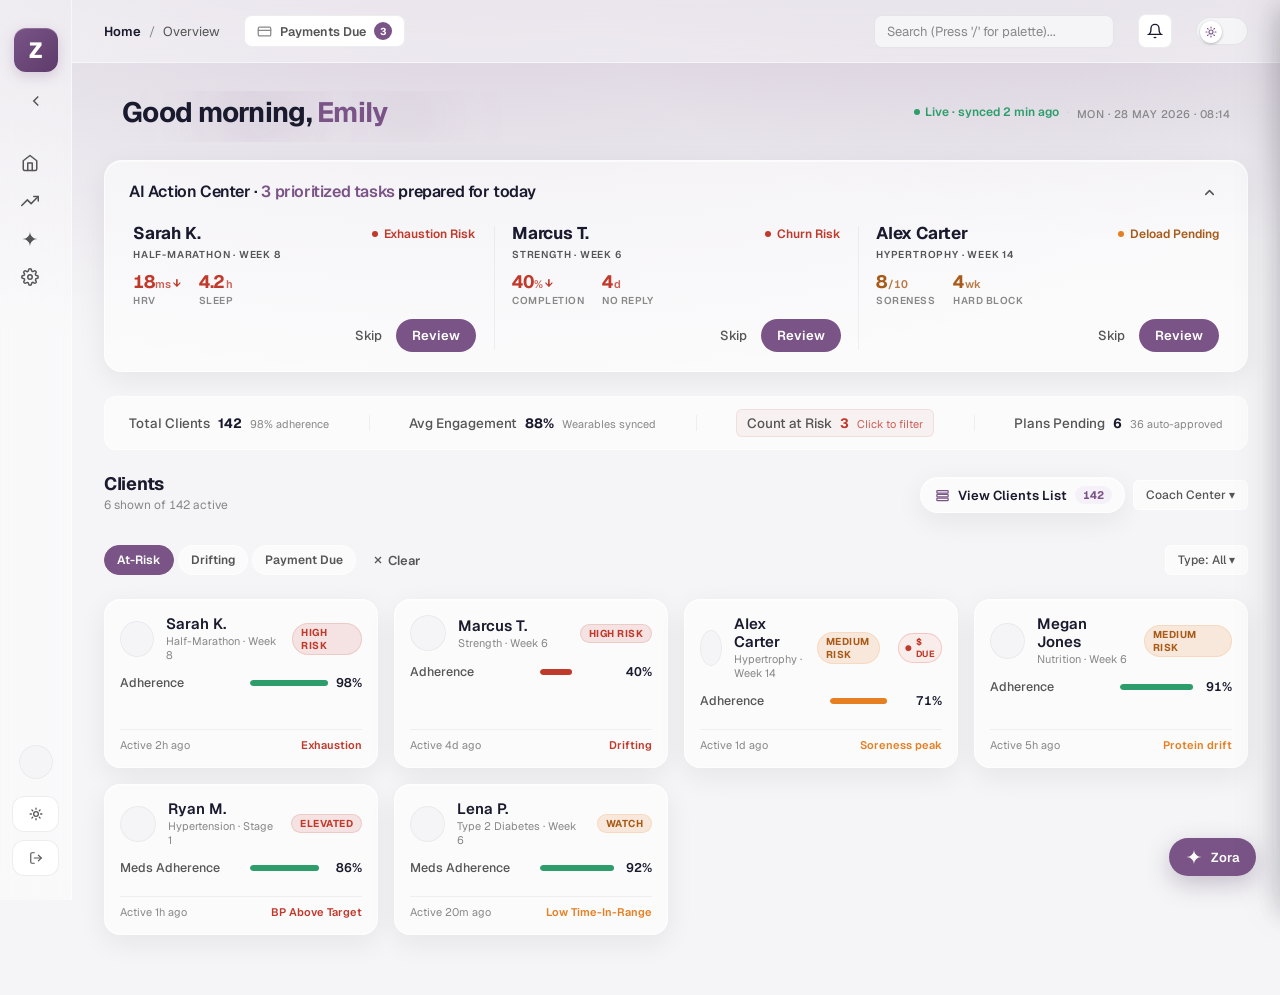
==== commit 4b0bb1be: "schedule updated" ====
--- a/index.html
+++ b/index.html
@@ -183,20 +183,19 @@
       display: inline-flex;
       align-items: center;
       justify-content: center;
-      width: 28px;
-      height: 28px;
+      width: 24px;
+      height: 24px;
       border-radius: 6px;
-      border: 1px solid var(--line);
-      background: var(--paper-2);
-      color: var(--ink-3);
+      border: none;
+      background: transparent;
+      color: var(--ink-4);
       cursor: pointer;
       transition: all 0.15s ease;
       padding: 0;
     }
     .qa-btn:hover {
-      border-color: var(--accent);
       background: var(--accent-soft);
-      color: var(--accent-deep);
+      color: var(--accent);
       transform: translateY(-1px);
     }
     .qa-btn:active {
@@ -1661,11 +1660,11 @@
 
   <!-- Ask Zora FAB + copilot panel -->
   <style>
-    .zfab{position:fixed;right:0;top:50%;transform:translateY(-50%);z-index:1100;display:flex;flex-direction:column;align-items:center;gap:9px;padding:15px 9px;border:none;border-radius:15px 0 0 15px;background:var(--accent);color:#fff;box-shadow:-7px 6px 22px rgba(90,65,104,.30);cursor:pointer;transition:transform .24s cubic-bezier(.23,1,.32,1),background .2s}
-    .zfab:hover{transform:translateY(-50%) translateX(-3px);background:var(--accent-deep)}
-    .zfab.hide{transform:translateY(-50%) translateX(112%);pointer-events:none;opacity:0}
-    .zfab-spark svg{width:20px;height:20px}
-    .zfab-label{writing-mode:vertical-rl;transform:rotate(180deg);font-size:11px;font-weight:700;letter-spacing:.08em;text-transform:uppercase;font-family:var(--font-geist,sans-serif);white-space:nowrap}
+    .zfab{position:fixed;right:24px;bottom:24px;z-index:1100;display:flex;flex-direction:row;align-items:center;gap:8px;padding:10px 16px;border:none;border-radius:99px;background:var(--accent);color:#fff;box-shadow:0 8px 24px rgba(90,65,104,.30);cursor:pointer;transition:transform .24s cubic-bezier(.23,1,.32,1),background .2s}
+    .zfab:hover{transform:translateY(-2px);background:var(--accent-deep)}
+    .zfab.hide{transform:translateY(150%) scale(0.9);pointer-events:none;opacity:0}
+    .zfab-spark svg{width:18px;height:18px;display:block}
+    .zfab-label{font-size:13px;font-weight:600;font-family:var(--font-geist,sans-serif);white-space:nowrap}
     .zcopilot{position:fixed;top:0;right:0;bottom:0;z-index:1101;width:400px;max-width:calc(100vw - 16px);background:var(--paper-2);border-left:1px solid var(--line);box-shadow:-18px 0 50px rgba(28,18,38,.20);display:flex;flex-direction:column;overflow:hidden;transform:translateX(106%);transition:transform .34s cubic-bezier(.23,1,.32,1)}
     .zcopilot.open{transform:none}
     .zcop-head{position:relative;display:flex;align-items:center;gap:11px;padding:14px 14px 14px 16px;border-bottom:1px solid var(--line);background:linear-gradient(135deg,color-mix(in srgb,var(--accent) 15%,var(--paper-2)) 0%,var(--paper-2) 62%);overflow:hidden}
@@ -1708,7 +1707,7 @@
     <span class="zfab-spark">
       <svg viewBox="0 0 24 24" fill="currentColor" stroke="none"><path d="M12 2c0 5.523 4.477 10 10 10-5.523 0-10 4.477-10 10 0-5.523-4.477-10-10-10 5.523 0 10-4.477 10-10z"/></svg>
     </span>
-    <span class="zfab-label">Ask Zora</span>
+    <span class="zfab-label">Zora</span>
   </button>
 
   <div class="zcopilot" id="zcopilot" role="dialog" aria-modal="true" aria-label="Ask Zora">
@@ -1938,8 +1937,8 @@
         <div class="roster-modal-table-head" role="row">
           <span role="columnheader">Member</span>
           <span role="columnheader">Program</span>
+          <span role="columnheader">Status</span>
           <span role="columnheader" class="rmt-vitals" style="text-align: center;">Actions</span>
-          <span role="columnheader">Status</span>
           <span role="columnheader" class="rmt-last">Last active</span>
         </div>
         <div class="roster-modal-table-body" id="roster-modal-table-body" role="rowgroup">
@@ -2490,6 +2489,10 @@
                 <span class="rmr-name">${c.name}${careBadge}</span>
               </span>
               <span class="rmr-program" role="cell">${c.program}</span>
+              <span class="rmr-status" role="cell">
+                <span class="status-indicator ${s.dot}"></span>
+                <span class="status-text ${s.text}">${s.label}</span>
+              </span>
               <span class="rmr-vitals" role="cell" style="display: flex; gap: 6px; justify-content: center; align-items: center;">
                 <button class="qa-btn" data-action="nutrition" title="Nutrition" type="button">
                   <svg width="14" height="14" viewBox="0 0 24 24" fill="none" stroke="currentColor" stroke-width="2" stroke-linecap="round" stroke-linejoin="round">
@@ -2516,10 +2519,6 @@
                   </svg>
                 </button>
               </span>
-              <span class="rmr-status" role="cell">
-                <span class="status-indicator ${s.dot}"></span>
-                <span class="status-text ${s.text}">${s.label}</span>
-              </span>
               <span class="rmr-last" role="cell">${c.last}</span>
             </div>`;
         }).join('');
--- a/design-tokens.css
+++ b/design-tokens.css
@@ -0,0 +1,8209 @@
+@import url('https://fonts.googleapis.com/css2?family=DM+Sans:ital,opsz,wght@0,9..40,100..1000;1,9..40,100..1000&family=Geist:wght@100..900&display=swap');
+
+:root {
+  /* Glassmorphic system */
+  --glass-bg: rgba(255, 255, 255, 0.55);
+  --glass-border: rgba(255, 255, 255, 0.7);
+  --glass-shadow: 0 8px 28px rgba(26, 26, 46, 0.07), inset 0 1px 0 rgba(255, 255, 255, 0.6);
+  --glass-shadow-hover: 0 16px 42px rgba(122, 84, 135, 0.16), inset 0 1px 0 rgba(255, 255, 255, 0.6);
+  --glass-blur: blur(16px);
+
+  /* Colors */
+  --color-midnight-base: #f5f5f7;
+  /* Background app shell */
+  --color-storm-gray: #f5f5f7;
+  /* Inactive sidebar / shell fill */
+  --color-gunmetal: rgba(26, 26, 46, 0.08);
+  /* Borders */
+  --color-slate-text: #888888;
+  /* Secondary meta */
+  --color-ash-text: #555555;
+  /* Secondary body */
+  --color-silver-whisper: #888888;
+  /* Placeholders */
+  --color-ghost-white: #ffffff;
+  /* Active cards */
+  --color-canvas-white: #7a5487;
+  /* Primary Purple */
+  --color-interactive-glow: #f6f0f8;
+  /* Purple Accent */
+
+  --ink: #1a1a2e;
+  /* Dark Text */
+  --ink-2: #1a1a2e;
+  --ink-3: #555555;
+  --ink-4: #888888;
+
+  --paper: #f5f5f7;
+  /* Shell Background */
+  --paper-2: #ffffff;
+  /* Cards background */
+  --paper-3: #f6f0f8;
+  /* Accent tint fill */
+
+  --card: #ffffff;
+  --line: rgba(26, 26, 46, 0.08);
+  --line-soft: rgba(26, 26, 46, 0.05);
+
+  --accent: #7a5487;
+  /* Primary Purple */
+  --accent-soft: #f6f0f8;
+  /* Purple Accent */
+  --accent-deep: #5e3b6b;
+  /* Dark Purple for focus/active */
+  --accent-wash: rgba(122, 84, 135, 0.06);
+  /* Very subtle brand wash for thematic sections */
+
+  --ok: #2d9e6b;
+  /* Success Green */
+  --ok-soft: rgba(45, 158, 107, 0.1);
+  --warn: #e67e22;
+  /* Amber */
+  --warn-soft: rgba(230, 126, 34, 0.15);
+  --bad: #c0392b;
+  /* Alert Red */
+  --bad-soft: rgba(192, 57, 43, 0.12);
+  --info: #7a5487;
+  --info-soft: #f6f0f8;
+
+  --shadow-sm: 0 1px 3px rgba(26, 26, 46, 0.04);
+  --shadow-md: 0 4px 12px rgba(26, 26, 46, 0.06);
+  --shadow-lg: 0 12px 24px rgba(26, 26, 46, 0.1);
+
+  /* Spacing Scale */
+  --space-xs: 4px;
+  --space-sm: 8px;
+  --space-md: 16px;
+  --space-lg: 24px;
+  --space-xl: 32px;
+
+  /* Typographic Scale */
+  --font-size-xs: 0.75rem;
+  /* 12px */
+  --font-size-sm: 0.8125rem;
+  /* 13px */
+  --font-size-base: 0.9375rem;
+  /* 15px */
+  --font-size-lg: 1.125rem;
+  /* 18px */
+  --font-size-xl: 1.5rem;
+  /* 24px */
+  --font-size-2xl: 1.875rem;
+  /* 30px */
+
+  /* Fonts */
+  --font-dm-sans: 'DM Sans', sans-serif;
+  --font-geist: 'Geist', sans-serif;
+
+  /* Care-type system variables */
+  --care-fitness: #ca8a04;
+  /* brand gold-yellow */
+  --care-hypertension: #c2456b;
+  /* rose */
+  --care-diabetes: #0d9488;
+  /* teal */
+}
+
+/* Care-type system: badge + whisper surface tint */
+.care-badge {
+  display: inline-flex;
+  align-items: center;
+  gap: 5px;
+  padding: 3px 9px 3px 7px;
+  border-radius: 999px;
+  font-family: var(--font-geist);
+  font-size: 11px;
+  font-weight: 600;
+  letter-spacing: -0.005em;
+  line-height: 1.4;
+  white-space: nowrap;
+  color: var(--care-color, var(--care-fitness));
+  background: color-mix(in oklab, var(--care-color, var(--care-fitness)) 12%, transparent);
+  border: 1px solid color-mix(in oklab, var(--care-color, var(--care-fitness)) 30%, transparent);
+}
+
+.care-badge[data-care="fitness"] {
+  --care-color: var(--care-fitness);
+}
+
+.care-badge[data-care="hypertension"] {
+  --care-color: var(--care-hypertension);
+}
+
+.care-badge[data-care="diabetes"] {
+  --care-color: var(--care-diabetes);
+}
+
+.care-badge-ico {
+  font-size: 11px;
+  line-height: 1;
+}
+
+.care-badge--sm {
+  font-size: 9.5px;
+  padding: 1px 7px 1px 5px;
+  margin-left: 6px;
+  vertical-align: middle;
+}
+
+.care-badge--sm .care-badge-ico {
+  font-size: 9.5px;
+}
+
+html[data-care="fitness"] body {
+  background-color: color-mix(in oklab, var(--care-fitness) 7%, var(--paper)) !important;
+  background-image: none !important;
+}
+
+html[data-care="hypertension"] body {
+  background-color: color-mix(in oklab, var(--care-hypertension) 4%, var(--paper)) !important;
+  background-image: none !important;
+}
+
+html[data-care="diabetes"] body {
+  background-color: color-mix(in oklab, var(--care-diabetes) 4%, var(--paper)) !important;
+  background-image: none !important;
+}
+
+html[data-theme="dark"][data-care="fitness"] body {
+  background-color: color-mix(in oklab, var(--care-fitness) 14%, var(--paper)) !important;
+  background-image: none !important;
+}
+
+html[data-theme="dark"][data-care="hypertension"] body {
+  background-color: color-mix(in oklab, var(--care-hypertension) 9%, var(--paper)) !important;
+  background-image: none !important;
+}
+
+html[data-theme="dark"][data-care="diabetes"] body {
+  background-color: color-mix(in oklab, var(--care-diabetes) 9%, var(--paper)) !important;
+  background-image: none !important;
+}
+
+* {
+  box-sizing: border-box;
+  margin: 0;
+  padding: 0;
+}
+
+html,
+body {
+  /* One continuous top-weighted glow field: a purple wash densest behind the
+     hero + Action Center, thinning to plain paper by the lower third. The hero
+     aurora bleeds into this same light. Off-center bloom keeps it from reading
+     as a flat banner. Fixed to the viewport so the bright zone stays up top. */
+  background:
+    radial-gradient(120% 76% at 38% -8%, rgba(122, 84, 135, 0.20), rgba(122, 84, 135, 0.07) 38%, transparent 66%),
+    radial-gradient(90% 60% at 92% -4%, rgba(94, 59, 107, 0.13), transparent 52%),
+    linear-gradient(180deg, rgba(122, 84, 135, 0.06) 0%, transparent 34%),
+    var(--paper);
+  background-attachment: fixed;
+  color: var(--ink);
+  font-family: var(--font-geist);
+  -webkit-font-smoothing: antialiased;
+  font-feature-settings: 'cv11', 'ss01', 'ss03';
+}
+
+body {
+  min-height: 100vh;
+  display: flex;
+}
+
+/* ------- SIDEBAR ------- */
+.sidebar {
+  width: 236px;
+  background: rgba(255, 255, 255, 0.42);
+  backdrop-filter: var(--glass-blur);
+  -webkit-backdrop-filter: var(--glass-blur);
+  color: var(--ink);
+  border-right: 1px solid rgba(255, 255, 255, 0.55);
+  padding: 24px 18px;
+  display: flex;
+  flex-direction: column;
+  gap: 28px;
+  position: sticky;
+  top: 0;
+  height: 100vh;
+  flex-shrink: 0;
+}
+
+.brand {
+  display: flex;
+  align-items: center;
+  gap: 10px;
+  padding: 4px 6px;
+}
+
+.brand-mark {
+  width: 44px;
+  height: 44px;
+  border-radius: 12px;
+  background: linear-gradient(135deg, var(--accent), var(--accent-deep));
+  display: grid;
+  place-items: center;
+  font-family: var(--font-geist);
+  font-weight: 800;
+  color: #ffffff;
+  font-size: 22px;
+  letter-spacing: -.02em;
+  box-shadow: 0 4px 14px rgba(122, 84, 135, 0.25), inset 0 1px 0 rgba(255, 255, 255, 0.2);
+}
+
+.brand-name {
+  font-family: var(--font-geist);
+  font-weight: 800;
+  font-size: 15px;
+  letter-spacing: .06em;
+  color: var(--ink);
+  line-height: 1.1;
+}
+
+.brand-sub {
+  font-size: 10px;
+  color: var(--ink-4);
+  letter-spacing: .12em;
+  text-transform: uppercase;
+  font-weight: 700;
+  margin-top: 2px;
+}
+
+.nav-section {
+  display: flex;
+  flex-direction: column;
+  gap: 4px;
+}
+
+.nav-label {
+  display: none;
+}
+
+.nav-item {
+  display: flex;
+  align-items: center;
+  gap: 12px;
+  padding: 10px 14px;
+  border-radius: 8px;
+  color: var(--ink-3);
+  font-size: 13.5px;
+  font-weight: 600;
+  cursor: pointer;
+  transition: background .15s, color .15s;
+}
+
+.nav-item:hover {
+  background: rgba(122, 84, 135, 0.06);
+  color: var(--accent);
+}
+
+.nav-item.active {
+  background: #f1ecf6;
+  color: var(--accent-deep);
+  font-weight: 700;
+  position: relative;
+}
+
+.nav-item.active::before {
+  content: "";
+  position: absolute;
+  left: -18px;
+  /* Move to the left edge of the sidebar padding */
+  top: 10px;
+  bottom: 10px;
+  width: 4px;
+  background: var(--accent);
+  border-radius: 0 4px 4px 0;
+}
+
+.nav-item.active .dot {
+  background: var(--accent);
+}
+
+.nav-item .dot {
+  display: none;
+}
+
+.sidebar-theme-btn,
+.sidebar-logout-btn {
+  display: flex;
+  align-items: center;
+  justify-content: center;
+  gap: 8px;
+  padding: 10px;
+  border: 1px solid var(--line);
+  border-radius: 12px;
+  background: var(--paper-2);
+  color: var(--ink-3);
+  font-weight: 600;
+  font-size: 13px;
+  cursor: pointer;
+  transition: all 0.15s;
+  width: 100%;
+  font-family: var(--font-geist);
+}
+
+.sidebar-theme-btn:hover,
+.sidebar-logout-btn:hover {
+  background: var(--paper-3);
+  color: var(--accent-deep);
+  border-color: color-mix(in oklab, var(--accent) 22%, transparent);
+}
+
+.nav-badge {
+  margin-left: auto;
+  background: var(--accent);
+  color: #ffffff;
+  font-size: 10px;
+  font-weight: 600;
+  padding: 1px 6px;
+  border-radius: 10px;
+}
+
+.coach-card {
+  margin-top: auto;
+  background: #ffffff;
+  border: 1px solid var(--line);
+  border-radius: 10px;
+  padding: 12px;
+  display: flex;
+  align-items: center;
+  gap: 10px;
+}
+
+.avatar {
+  width: 34px;
+  height: 34px;
+  border-radius: 50%;
+  background: linear-gradient(135deg, var(--accent), var(--accent-deep));
+  display: grid;
+  place-items: center;
+  font-weight: 600;
+  color: white;
+  font-size: 13px;
+  flex-shrink: 0;
+}
+
+.coach-info {
+  min-width: 0;
+}
+
+.coach-name {
+  font-size: 13px;
+  font-weight: 600;
+  color: var(--ink);
+}
+
+.coach-meta {
+  font-size: 11px;
+  color: var(--ink-4);
+  margin-top: 1px;
+}
+
+/* ------- MAIN ------- */
+.main {
+  flex: 1;
+  min-width: 0;
+  display: flex;
+  flex-direction: column;
+}
+
+.topbar {
+  background: rgba(255, 255, 255, 0.42);
+  backdrop-filter: var(--glass-blur);
+  -webkit-backdrop-filter: var(--glass-blur);
+  border-bottom: 1px solid rgba(255, 255, 255, 0.5);
+  padding: 14px 32px;
+  display: flex;
+  align-items: center;
+  gap: 24px;
+  position: sticky;
+  top: 0;
+  z-index: 10;
+}
+
+.crumbs {
+  display: flex;
+  align-items: center;
+  gap: 8px;
+  font-size: 13px;
+  color: var(--ink-3);
+}
+
+.crumbs strong {
+  color: var(--ink);
+  font-weight: 600;
+}
+
+.crumbs .sep {
+  color: var(--ink-4);
+}
+
+.crumbs .back-crumb {
+  color: var(--accent);
+  text-decoration: none;
+  font-weight: 600;
+  cursor: pointer;
+}
+
+.crumbs .back-crumb:hover {
+  text-decoration: underline;
+}
+
+.screen-switch {
+  margin-left: auto;
+  display: none;
+  /* Removed static screen switch as dynamic clicks are used */
+}
+
+.search {
+  background: var(--paper);
+  border: 1px solid var(--line);
+  border-radius: 8px;
+  padding: 7px 12px;
+  font-family: inherit;
+  font-size: 13px;
+  color: var(--ink);
+  width: 240px;
+  margin-left: auto;
+  transition: border-color .15s;
+}
+
+.search::placeholder {
+  color: var(--ink-4);
+}
+
+.search:focus {
+  outline: none;
+  border-color: var(--accent);
+  background: #ffffff;
+}
+
+.icon-btn {
+  width: 34px;
+  height: 34px;
+  border-radius: 8px;
+  border: 1px solid var(--line);
+  background: #ffffff;
+  display: grid;
+  place-items: center;
+  cursor: pointer;
+  color: var(--ink);
+  transition: background 0.15s;
+}
+
+.icon-btn:hover {
+  background: var(--paper);
+}
+
+/* ------- PAGE ------- */
+.page {
+  padding: 28px 32px 60px;
+  display: none;
+  animation: fade .2s ease;
+}
+
+.page.active {
+  display: block;
+}
+
+@keyframes fade {
+  from {
+    opacity: 0;
+    transform: translateY(4px);
+  }
+
+  to {
+    opacity: 1;
+    transform: none;
+  }
+}
+
+.page-head {
+  display: flex;
+  align-items: flex-end;
+  justify-content: space-between;
+  margin-bottom: var(--space-lg);
+  gap: var(--space-lg);
+}
+
+.page-head--hero {
+  position: relative;
+  isolation: isolate;
+  overflow: hidden;
+  display: flex;
+  align-items: center;
+  justify-content: space-between;
+  margin-bottom: 18px;
+  /* Thin band; no bottom rule so the hero glow flows into the page wash. */
+  padding: 6px 18px 14px;
+  gap: var(--space-lg);
+}
+
+/* ============ OVERDRIVE HERO: living aurora + cinematic entrance ============ */
+
+/* The aurora field: a contained layer holding drifting brand blooms + a
+   cursor-tracked glow. position:fixed-free, all transform/opacity for 60fps. */
+.hero-aurora {
+  position: absolute;
+  z-index: -1;
+  inset: 0;
+  overflow: hidden;
+  pointer-events: none;
+  /* fade the whole field in during the cinematic entrance */
+  opacity: 0;
+  animation: hero-aurora-in 1100ms cubic-bezier(0.22, 1, 0.36, 1) 120ms forwards;
+}
+
+.hero-bloom {
+  position: absolute;
+  border-radius: 50%;
+  filter: blur(30px);
+  will-change: transform;
+  mix-blend-mode: multiply;
+}
+
+[data-theme="dark"] .hero-bloom {
+  mix-blend-mode: screen;
+  filter: blur(34px);
+}
+
+/* Concentrated blooms: one focused glow hugging the greeting, two tighter
+   accents. Small + dense so the hue reads as a halo, not an all-over wash. */
+.hero-bloom--1 {
+  left: 2%;
+  top: -36%;
+  width: 22%;
+  height: 172%;
+  background: radial-gradient(closest-side, color-mix(in oklab, var(--accent) 46%, transparent), transparent 62%);
+  opacity: 0.5;
+  animation: hero-bloom-1 19s ease-in-out infinite alternate;
+}
+
+.hero-bloom--2 {
+  left: 19%;
+  top: -28%;
+  width: 15%;
+  height: 156%;
+  background: radial-gradient(closest-side, color-mix(in oklab, var(--accent-deep) 40%, transparent), transparent 64%);
+  opacity: 0.36;
+  animation: hero-bloom-2 24s ease-in-out infinite alternate;
+}
+
+.hero-bloom--3 {
+  left: 9%;
+  top: -20%;
+  width: 12%;
+  height: 140%;
+  background: radial-gradient(closest-side, color-mix(in oklab, var(--accent) 34%, transparent), transparent 66%);
+  opacity: 0.26;
+  animation: hero-bloom-3 28s ease-in-out infinite alternate;
+}
+
+/* Cursor-tracked glow: JS sets --mx/--my (px within the hero). */
+.hero-glow {
+  position: absolute;
+  left: 0;
+  top: 0;
+  width: 220px;
+  height: 220px;
+  transform: translate(calc(var(--mx, 50%) - 110px), calc(var(--my, 50%) - 110px));
+  background: radial-gradient(closest-side, color-mix(in oklab, var(--accent) 32%, transparent), transparent 60%);
+  border-radius: 50%;
+  filter: blur(22px);
+  opacity: 0;
+  transition: opacity 420ms var(--ease-out);
+  mix-blend-mode: multiply;
+}
+
+[data-theme="dark"] .hero-glow {
+  mix-blend-mode: screen;
+}
+
+.page-head--hero:hover .hero-glow {
+  opacity: 0.55;
+}
+
+@keyframes hero-aurora-in {
+  to {
+    opacity: 1;
+  }
+}
+
+@keyframes hero-bloom-1 {
+  from {
+    transform: translate(0, 0) scale(1);
+  }
+
+  to {
+    transform: translate(28px, 10px) scale(1.12);
+  }
+}
+
+@keyframes hero-bloom-2 {
+  from {
+    transform: translate(0, 0) scale(1.05);
+  }
+
+  to {
+    transform: translate(-32px, 6px) scale(0.94);
+  }
+}
+
+@keyframes hero-bloom-3 {
+  from {
+    transform: translate(0, 0) scale(1);
+  }
+
+  to {
+    transform: translate(-20px, -8px) scale(1.1);
+  }
+}
+
+/* Contour lines: now breathe (gentle vertical sway) on top of horizontal drift. */
+.hero-waves {
+  position: absolute;
+  z-index: -1;
+  inset: 0;
+  width: 100%;
+  height: 100%;
+  pointer-events: none;
+  opacity: 0;
+  animation: hero-aurora-in 1100ms cubic-bezier(0.22, 1, 0.36, 1) 360ms forwards;
+  -webkit-mask-image: linear-gradient(90deg, transparent, #000 14%, #000 78%, transparent);
+  mask-image: linear-gradient(90deg, transparent, #000 14%, #000 78%, transparent);
+}
+
+.hero-waves path {
+  fill: none;
+  stroke: color-mix(in oklab, var(--accent) 48%, transparent);
+  stroke-width: 1.4;
+  vector-effect: non-scaling-stroke;
+  will-change: transform;
+}
+
+.hero-waves path:nth-child(2) {
+  stroke: color-mix(in oklab, var(--accent-deep) 32%, transparent);
+}
+
+.hero-waves path:nth-child(3) {
+  stroke: color-mix(in oklab, var(--accent) 24%, transparent);
+}
+
+[data-theme="dark"] .hero-waves path {
+  stroke: color-mix(in oklab, var(--accent) 60%, transparent);
+}
+
+@media (prefers-reduced-motion: no-preference) {
+  .hero-waves path {
+    animation: hero-wave-breathe 22s ease-in-out infinite alternate;
+    transform-box: fill-box;
+    transform-origin: center;
+  }
+
+  .hero-waves path:nth-child(2) {
+    animation-duration: 27s;
+    animation-direction: alternate-reverse;
+  }
+
+  .hero-waves path:nth-child(3) {
+    animation-duration: 33s;
+  }
+}
+
+@keyframes hero-wave-breathe {
+  from {
+    transform: translate(-14px, -4px) scaleY(1);
+  }
+
+  50% {
+    transform: translate(0, 3px) scaleY(1.08);
+  }
+
+  to {
+    transform: translate(14px, -2px) scaleY(0.96);
+  }
+}
+
+/* ---- Cinematic entrance for the greeting + meta ---- */
+.page-title--hero {
+  /* clip-reveal: wipe in from the left on load */
+  animation: hero-title-reveal 760ms cubic-bezier(0.22, 1, 0.36, 1) 80ms both;
+}
+
+.page-title--hero em {
+  display: inline-block;
+  animation: hero-accent-draw 640ms cubic-bezier(0.22, 1, 0.36, 1) 520ms both;
+}
+
+.page-head--hero .page-meta-inline {
+  animation: hero-meta-in 620ms cubic-bezier(0.22, 1, 0.36, 1) 700ms both;
+}
+
+@keyframes hero-title-reveal {
+  from {
+    opacity: 0;
+    clip-path: inset(0 100% 0 0);
+    transform: translateY(6px);
+  }
+
+  to {
+    opacity: 1;
+    clip-path: inset(0 0 0 0);
+    transform: none;
+  }
+}
+
+@keyframes hero-accent-draw {
+  from {
+    opacity: 0;
+    transform: translateY(0.18em) scale(0.98);
+    filter: blur(4px);
+  }
+
+  to {
+    opacity: 1;
+    transform: none;
+    filter: blur(0);
+  }
+}
+
+@keyframes hero-meta-in {
+  from {
+    opacity: 0;
+    transform: translateX(10px);
+  }
+
+  to {
+    opacity: 1;
+    transform: none;
+  }
+}
+
+/* The Live dot ignites as the meta arrives. */
+.page-head--hero .page-meta-inline .live::before {
+  animation: live-ignite 700ms cubic-bezier(0.22, 1, 0.36, 1) 760ms both, pulse 2s infinite 1.4s;
+}
+
+@keyframes live-ignite {
+  0% {
+    transform: scale(0);
+    opacity: 0;
+    box-shadow: 0 0 0 0 rgba(45, 158, 107, 0.6);
+  }
+
+  60% {
+    transform: scale(1.5);
+    opacity: 1;
+    box-shadow: 0 0 0 7px rgba(45, 158, 107, 0);
+  }
+
+  100% {
+    transform: scale(1);
+    opacity: 1;
+  }
+}
+
+@media (prefers-reduced-motion: reduce) {
+
+  .hero-aurora,
+  .hero-waves {
+    animation: none;
+    opacity: 1;
+  }
+
+  .hero-bloom,
+  .hero-waves path {
+    animation: none;
+  }
+
+  .hero-glow {
+    display: none;
+  }
+
+  .page-title--hero,
+  .page-title--hero em,
+  .page-head--hero .page-meta-inline,
+  .page-head--hero .page-meta-inline .live::before {
+    animation: none;
+  }
+}
+
+.hero-distilled {
+  display: flex;
+  align-items: center;
+  gap: var(--space-md);
+  flex-wrap: wrap;
+}
+
+.hero-alert-badge {
+  display: inline-flex;
+  align-items: center;
+  gap: 6px;
+  padding: 6px 14px;
+  background: var(--bad-soft);
+  border: 1px solid rgba(192, 57, 43, 0.15);
+  border-radius: 999px;
+  color: var(--bad);
+  font-family: var(--font-geist);
+  font-size: 13px;
+  font-weight: 600;
+  cursor: pointer;
+  transition: transform 160ms var(--ease-out), background-color 160ms var(--ease-out), border-color 160ms var(--ease-out), box-shadow 160ms var(--ease-out);
+  box-shadow: 0 1px 2px rgba(192, 57, 43, 0.05);
+}
+
+.hero-alert-badge:hover {
+  background: rgba(192, 57, 43, 0.18);
+  border-color: rgba(192, 57, 43, 0.3);
+  transform: translateY(-1px);
+  box-shadow: 0 4px 12px rgba(192, 57, 43, 0.12);
+}
+
+.hero-alert-badge:active {
+  transform: scale(0.97);
+}
+
+.hero-badge-dot {
+  width: 6px;
+  height: 6px;
+  border-radius: 50%;
+  background: var(--bad);
+  animation: badge-pulse 2s infinite;
+}
+
+@keyframes badge-pulse {
+  0% {
+    box-shadow: 0 0 0 0 rgba(192, 57, 43, 0.4);
+  }
+
+  70% {
+    box-shadow: 0 0 0 5px rgba(192, 57, 43, 0);
+  }
+
+  100% {
+    box-shadow: 0 0 0 0 rgba(192, 57, 43, 0);
+  }
+}
+
+.page-meta-inline {
+  display: flex;
+  align-items: center;
+  gap: var(--space-sm);
+  font-size: 12px;
+  color: var(--ink-4);
+  font-family: var(--font-geist);
+  white-space: nowrap;
+}
+
+.page-meta-inline .live {
+  color: var(--ok);
+  display: inline-flex;
+  align-items: center;
+  gap: 5px;
+  font-weight: 600;
+}
+
+.page-meta-inline .live::before {
+  content: '';
+  width: 6px;
+  height: 6px;
+  border-radius: 50%;
+  background: var(--ok);
+  animation: pulse 2s infinite;
+}
+
+.page-meta-inline .meta-dot {
+  color: var(--line);
+}
+
+.page-meta-inline .page-meta-date {
+  font-weight: 500;
+}
+
+@keyframes highlight-flash {
+  0% {
+    box-shadow: 0 0 0 0 rgba(122, 84, 135, 0.4);
+    border-color: var(--accent);
+  }
+
+  50% {
+    box-shadow: 0 0 0 8px rgba(122, 84, 135, 0.15);
+    border-color: var(--accent);
+  }
+
+  100% {
+    box-shadow: 0 0 0 0 rgba(122, 84, 135, 0);
+  }
+}
+
+.action-center.highlight-pulse {
+  animation: highlight-flash 1.2s ease-out 2;
+  transition: border-color 0.2s, box-shadow 0.2s;
+}
+
+@media (max-width: 768px) {
+  .page-head--hero {
+    flex-direction: column;
+    align-items: flex-start;
+    gap: var(--space-sm);
+  }
+}
+
+
+.page-title {
+  font-family: var(--font-geist);
+  font-weight: 700;
+  font-size: 30px;
+  letter-spacing: -.02em;
+  line-height: 1.15;
+  color: var(--ink);
+}
+
+.page-title--hero {
+  font-size: 28px;
+  letter-spacing: -0.03em;
+  line-height: 1.1;
+  text-wrap: balance;
+}
+
+.page-title em {
+  font-style: normal;
+  color: var(--accent);
+  font-weight: 700;
+}
+
+.page-sub {
+  margin-top: 10px;
+  font-size: 15px;
+  color: var(--ink-3);
+  max-width: 600px;
+  line-height: 1.5;
+}
+
+.page-meta {
+  text-align: right;
+  font-size: 12px;
+  color: var(--ink-4);
+  font-family: var(--font-dm-sans);
+  letter-spacing: -.01em;
+  flex-shrink: 0;
+}
+
+.page-meta-date {
+  margin-top: 4px;
+  font-size: 11px;
+  letter-spacing: 0.04em;
+  color: var(--ink-4);
+}
+
+.page-meta .live {
+  color: var(--ok);
+  display: inline-flex;
+  align-items: center;
+  gap: 5px;
+  font-weight: 600;
+}
+
+.page-meta .live::before {
+  content: '';
+  width: 6px;
+  height: 6px;
+  border-radius: 50%;
+  background: var(--ok);
+  animation: pulse 2s infinite;
+}
+
+@keyframes pulse {
+  0% {
+    box-shadow: 0 0 0 0 rgba(45, 158, 107, .4);
+  }
+
+  70% {
+    box-shadow: 0 0 0 6px rgba(45, 158, 107, 0);
+  }
+
+  100% {
+    box-shadow: 0 0 0 0 rgba(45, 158, 107, 0);
+  }
+}
+
+/* ------- AI ACTION CENTER ------- */
+.action-center {
+  position: relative;
+  background: var(--glass-bg);
+  backdrop-filter: var(--glass-blur);
+  -webkit-backdrop-filter: var(--glass-blur);
+  border: 1px solid var(--glass-border);
+  box-shadow: var(--glass-shadow);
+  border-radius: 18px;
+  padding: 18px var(--space-lg) 16px;
+  margin-bottom: var(--space-lg);
+}
+
+.ac-head {
+  display: flex;
+  align-items: center;
+  justify-content: space-between;
+  margin-bottom: 14px;
+}
+
+/* AI Action Center Collapsible Styles */
+.ac-toggle-btn {
+  background: none;
+  border: none;
+  padding: 6px;
+  color: var(--ink-3);
+  cursor: pointer;
+  border-radius: 50%;
+  display: grid;
+  place-items: center;
+  transition: background-color 160ms var(--ease-out), color 160ms var(--ease-out);
+}
+
+.ac-toggle-btn:hover {
+  background: var(--line-soft);
+  color: var(--ink);
+}
+
+.ac-toggle-btn svg {
+  transform: rotate(0deg);
+  transition: transform 240ms cubic-bezier(0.25, 1, 0.5, 1);
+}
+
+.action-center.collapsed .ac-toggle-btn svg {
+  transform: rotate(180deg);
+}
+
+.ac-content-wrapper {
+  max-height: 800px;
+  opacity: 1;
+  overflow: hidden;
+  transition: max-height 320ms cubic-bezier(0.25, 1, 0.5, 1), opacity 240ms ease, margin-top 320ms ease;
+  margin-top: 12px;
+}
+
+.action-center.collapsed .ac-content-wrapper {
+  max-height: 0 !important;
+  opacity: 0 !important;
+  margin-top: 0 !important;
+  pointer-events: none;
+}
+
+.ac-completed-placeholder {
+  display: flex;
+  align-items: center;
+  gap: 8px;
+  background: var(--ok-soft);
+  border: 1px solid rgba(45, 158, 107, 0.15);
+  border-radius: 8px;
+  padding: 10px 16px;
+  margin-top: 10px;
+  font-family: var(--font-geist);
+  font-size: 13.5px;
+  color: var(--ok);
+  opacity: 0;
+  transform: translateY(-4px);
+  animation: fadeInPlaceholder 240ms cubic-bezier(0.25, 1, 0.5, 1) forwards;
+}
+
+@keyframes fadeInPlaceholder {
+  to {
+    opacity: 1;
+    transform: translateY(0);
+  }
+}
+
+.placeholder-icon {
+  font-weight: 700;
+}
+
+.placeholder-link-btn {
+  background: none;
+  border: none;
+  padding: 0;
+  color: var(--accent);
+  text-decoration: underline;
+  font-family: inherit;
+  font-size: inherit;
+  font-weight: 600;
+  cursor: pointer;
+}
+
+.placeholder-link-btn:hover {
+  color: var(--accent-hover);
+}
+
+.ac-icon {
+  display: none;
+}
+
+.ac-title {
+  font-family: var(--font-geist);
+  font-size: 16px;
+  font-weight: 600;
+  letter-spacing: -.01em;
+  color: var(--ink);
+  line-height: 1.3;
+}
+
+.ac-title .count {
+  color: var(--accent);
+  font-variant-numeric: tabular-nums;
+}
+
+/* Subline retired: the title carries the count, the section context is the page. */
+.ac-sub {
+  display: none;
+}
+
+.draft-row {
+  display: grid;
+  grid-template-columns: repeat(3, minmax(0, 1fr));
+  gap: 0;
+  transition: filter 180ms var(--ease-out), opacity 180ms var(--ease-out);
+}
+
+/* Hairline divider between the three drafts, so they read as one continuous
+   panel rather than three stacked glass cards. */
+.draft+.draft::before {
+  content: "";
+  position: absolute;
+  left: 0;
+  top: 6px;
+  bottom: 6px;
+  width: 1px;
+  background: var(--line-soft);
+}
+
+/* Narrow viewports: convert the locked 3-col row into a horizontal scroll-snap rail
+   inside the panel. Keeps everything on one line without stacking. */
+@media (max-width: 900px) {
+  .draft-row {
+    display: flex;
+    grid-template-columns: none;
+    gap: var(--space-sm);
+    overflow-x: auto;
+    scroll-snap-type: x mandatory;
+    padding-bottom: 4px;
+    scrollbar-width: none;
+  }
+
+  .draft-row::-webkit-scrollbar {
+    display: none;
+  }
+
+  .draft-row>.draft {
+    flex: 0 0 84%;
+    max-width: 280px;
+    scroll-snap-align: start;
+  }
+
+  /* On the rail each draft is its own bordered chip again; the divider only
+     makes sense for the continuous desktop panel. */
+  .draft+.draft::before {
+    display: none;
+  }
+
+  .draft-row>.draft {
+    padding: 14px 16px;
+    border: 1px solid var(--glass-border);
+    border-radius: 14px;
+    background: var(--glass-bg);
+  }
+
+  .draft-row>.draft:first-child {
+    padding-left: 16px;
+  }
+
+  .draft-row>.draft:last-child {
+    padding-right: 16px;
+  }
+}
+
+.draft-row.transitioning {
+  filter: blur(1.5px);
+  opacity: 0.65;
+}
+
+.draft {
+  position: relative;
+  display: flex;
+  flex-direction: column;
+  padding: 4px 18px;
+  background: transparent;
+  border: 0;
+  border-radius: 12px;
+  cursor: pointer;
+  transition:
+    background-color 200ms var(--ease-out),
+    opacity 160ms var(--ease-out),
+    filter 160ms var(--ease-out);
+}
+
+.draft:first-child {
+  padding-left: 4px;
+}
+
+.draft:last-child {
+  padding-right: 4px;
+}
+
+.draft-inner {
+  display: flex;
+  flex-direction: column;
+  height: 100%;
+  width: 100%;
+  transition: opacity 160ms var(--ease-out), transform 160ms var(--ease-out), filter 160ms var(--ease-out);
+}
+
+.draft.is-skipped .draft-inner {
+  opacity: 0;
+  transform: scale(0.95) translateY(4px);
+  filter: blur(2px);
+  pointer-events: none;
+}
+
+.draft-skipped-state {
+  position: absolute;
+  inset: 0;
+  display: flex;
+  flex-direction: column;
+  align-items: center;
+  justify-content: center;
+  gap: var(--space-sm);
+  padding: var(--space-md);
+  border-radius: inherit;
+  background: var(--paper-2);
+  opacity: 0;
+  transform: scale(0.95);
+  pointer-events: none;
+  transition: opacity 160ms var(--ease-out), transform 160ms var(--ease-out);
+}
+
+.draft.is-skipped .draft-skipped-state {
+  opacity: 1;
+  transform: scale(1);
+  pointer-events: auto;
+}
+
+.skipped-content {
+  display: flex;
+  align-items: center;
+  gap: var(--space-xs);
+  /* Aligned to spacing system */
+}
+
+.skipped-icon {
+  width: 22px;
+  height: 22px;
+  border-radius: 50%;
+  background: var(--line-soft);
+  color: var(--ink-4);
+  display: grid;
+  place-items: center;
+}
+
+.skipped-msg {
+  font-size: 13px;
+  font-weight: 500;
+  color: var(--ink-4);
+}
+
+.btn-undo {
+  padding: 4px 10px;
+  background: var(--accent-soft);
+  color: var(--accent);
+  border: 1px solid rgba(122, 84, 135, 0.15);
+  border-radius: 5px;
+  font-family: inherit;
+  font-size: 11px;
+  font-weight: 600;
+  cursor: pointer;
+  transition: transform 160ms var(--ease-out), background-color 160ms var(--ease-out), border-color 160ms var(--ease-out), color 160ms var(--ease-out);
+}
+
+.btn-undo:active {
+  transform: scale(0.97) !important;
+}
+
+.draft-head {
+  display: flex;
+  align-items: flex-start;
+  gap: var(--space-sm);
+}
+
+/* Avatar circle retired in favour of the name carrying the identity.
+   Keeping the class so JS hooks (avatar color tokens) stay intact. */
+.draft-avatar {
+  display: none;
+}
+
+.draft-name {
+  font-family: var(--font-geist);
+  font-size: 17px;
+  font-weight: 700;
+  letter-spacing: -.012em;
+  line-height: 1.1;
+  color: var(--ink);
+}
+
+.draft-meta {
+  font-family: var(--font-geist);
+  font-size: 10px;
+  font-weight: 600;
+  letter-spacing: 0.08em;
+  text-transform: uppercase;
+  color: var(--ink-3);
+  margin-top: 5px;
+}
+
+/* Urgency label: dot + colored text on the right of the name row. Not a chip. */
+.draft-tag {
+  display: inline-flex;
+  align-items: center;
+  gap: 6px;
+  margin-left: auto;
+  padding-top: 4px;
+  font-family: var(--font-geist);
+  font-size: 12px;
+  font-weight: 600;
+  letter-spacing: -.005em;
+  line-height: 1;
+  white-space: nowrap;
+}
+
+.draft-tag::before {
+  content: "";
+  width: 6px;
+  height: 6px;
+  border-radius: 50%;
+  background: currentColor;
+  flex-shrink: 0;
+}
+
+.tag-crit {
+  color: var(--bad);
+}
+
+.tag-deload {
+  /* Darker amber for text-on-white contrast (warn at #e67e22 = ~3.0:1, fails AA).
+     This shade hits ~4.7:1 on white while staying clearly amber. */
+  color: #a85a18;
+}
+
+/* Restore the brighter --warn for the leading status dot only; the dot reads as
+   the urgency cue at a glance, the text carries the meaning at AA contrast. */
+.tag-deload::before {
+  background: var(--warn);
+}
+
+.tag-plan {
+  color: var(--accent);
+}
+
+.tag-msg {
+  color: var(--ink-3);
+}
+
+/* Evidence signals: the data the AI read, as scannable metric pairs.
+   Replaces the prose summary so the numbers carry the meaning. */
+.draft-signals {
+  display: flex;
+  align-items: baseline;
+  gap: 18px;
+  margin: 12px 0 0;
+}
+
+/* Inline metric pairs, not boxes. On a flat panel the numbers carry the
+   weight on their own; a box around each only adds nested-card bulk. */
+.signal {
+  --signal-ink: var(--ink-3);
+  min-width: 0;
+  display: flex;
+  flex-direction: column;
+  gap: 3px;
+}
+
+.signal-bad {
+  --signal-ink: var(--bad);
+}
+
+.signal-warn {
+  --signal-ink: #a85a18;
+}
+
+[data-theme="dark"] .signal-warn {
+  --signal-ink: var(--warn);
+}
+
+.signal-val {
+  display: flex;
+  align-items: baseline;
+  gap: 1px;
+  font-family: var(--font-geist);
+  font-size: 18px;
+  font-weight: 700;
+  letter-spacing: -.02em;
+  line-height: 1;
+  color: var(--signal-ink);
+  font-variant-numeric: tabular-nums;
+}
+
+.signal-unit {
+  font-size: 11px;
+  font-weight: 600;
+  letter-spacing: 0;
+  color: var(--signal-ink);
+  opacity: 0.8;
+}
+
+.signal-arrow {
+  font-size: 11px;
+  font-weight: 700;
+  line-height: 1;
+  margin-left: 1px;
+  transform: translateY(-1px);
+}
+
+.signal-lbl {
+  font-size: 10px;
+  font-weight: 600;
+  letter-spacing: .05em;
+  text-transform: uppercase;
+  color: var(--ink-4);
+  white-space: nowrap;
+  overflow: hidden;
+  text-overflow: ellipsis;
+}
+
+/* AI action: a tight label + the fix name, instead of a sentence. */
+.draft-fix {
+  display: flex;
+  flex-direction: column;
+  gap: 1px;
+  min-width: 0;
+}
+
+.draft-fix-lbl {
+  font-size: 9.5px;
+  font-weight: 700;
+  letter-spacing: .08em;
+  text-transform: uppercase;
+  color: var(--accent);
+}
+
+.draft-fix-val {
+  font-family: var(--font-geist);
+  font-size: 13px;
+  font-weight: 600;
+  letter-spacing: -.008em;
+  color: var(--ink);
+  white-space: nowrap;
+  overflow: hidden;
+  text-overflow: ellipsis;
+}
+
+.draft-actions {
+  display: flex;
+  align-items: center;
+  justify-content: flex-end;
+  gap: var(--space-sm);
+  margin-top: auto;
+  padding-top: 12px;
+}
+
+.btn-edit {
+  display: inline-flex;
+  align-items: center;
+  gap: 8px;
+  flex-shrink: 0;
+  padding: 8px 16px;
+  background: var(--accent);
+  color: #ffffff;
+  border: 0;
+  border-radius: 999px;
+  font-family: var(--font-geist);
+  font-size: 13px;
+  font-weight: 600;
+  letter-spacing: -.005em;
+  cursor: pointer;
+  transition:
+    background-color 200ms var(--ease-out),
+    transform 200ms var(--ease-out),
+    box-shadow 200ms var(--ease-out);
+}
+
+
+
+.btn-skip {
+  padding: 8px 6px;
+  background: transparent;
+  color: var(--ink-3);
+  border: 0;
+  border-radius: 6px;
+  font-family: var(--font-geist);
+  font-size: 13px;
+  font-weight: 500;
+  cursor: pointer;
+  transition: color 180ms var(--ease-out);
+}
+
+/* ------- SORT DROPDOWN ------- */
+.sort-container {
+  position: relative;
+  display: inline-block;
+}
+
+.sort-dropdown {
+  position: absolute;
+  top: calc(100% + var(--space-xs));
+  /* Modular spacing offset */
+  right: 0;
+  width: 160px;
+  background: #ffffff;
+  border: 1px solid var(--line);
+  border-radius: 8px;
+  box-shadow: var(--shadow-md);
+  padding: var(--space-xs);
+  /* Aligned to spacing system */
+  display: flex;
+  flex-direction: column;
+  gap: 2px;
+  z-index: 100;
+  opacity: 0;
+  transform: scale(0.95);
+  transform-origin: top right;
+  pointer-events: none;
+  transition: opacity 150ms var(--ease-out), transform 150ms var(--ease-out);
+}
+
+.sort-dropdown.show {
+  opacity: 1;
+  transform: scale(1);
+  pointer-events: auto;
+}
+
+.sort-item {
+  width: 100%;
+  display: flex;
+  align-items: center;
+  justify-content: space-between;
+  padding: var(--space-xs) var(--space-sm);
+  /* Aligned to spacing system */
+  background: transparent;
+  border: 0;
+  border-radius: 6px;
+  font-family: inherit;
+  font-size: 12.5px;
+  color: var(--ink-3);
+  cursor: pointer;
+  text-align: left;
+  transition: background-color 120ms var(--ease-out), color 120ms var(--ease-out);
+}
+
+.sort-item.active {
+  color: var(--accent);
+  font-weight: 600;
+  background: var(--accent-soft);
+}
+
+.sort-item svg {
+  color: var(--accent);
+  flex-shrink: 0;
+}
+
+/* ------- OPTIMIZED QUEUE DRAWER ------- */
+.drawer-overlay {
+  position: fixed;
+  inset: 0;
+  background: rgba(26, 26, 46, 0.25);
+  backdrop-filter: blur(4px);
+  -webkit-backdrop-filter: blur(4px);
+  z-index: 999;
+  opacity: 0;
+  pointer-events: none;
+  transition: opacity 250ms var(--ease-out);
+}
+
+.drawer-overlay.show {
+  opacity: 1;
+  pointer-events: auto;
+}
+
+.drawer {
+  position: fixed;
+  top: 0;
+  right: 0;
+  bottom: 0;
+  width: 420px;
+  background: #ffffff;
+  border-left: 1px solid var(--line);
+  box-shadow: var(--shadow-lg);
+  z-index: 1000;
+  display: flex;
+  flex-direction: column;
+  transform: translateX(100%);
+  transition: transform 320ms cubic-bezier(0.32, 0.72, 0, 1);
+}
+
+.drawer.show {
+  transform: translateX(0);
+}
+
+.drawer-header {
+  padding: var(--space-lg);
+  /* Aligned to spacing system */
+  border-bottom: 1px solid var(--line-soft);
+  display: flex;
+  align-items: center;
+  justify-content: space-between;
+}
+
+.drawer-title {
+  font-family: var(--font-geist);
+  font-size: 20px;
+  font-weight: 600;
+  letter-spacing: -0.015em;
+  color: var(--ink);
+}
+
+.drawer-sub {
+  font-size: 12px;
+  color: var(--ink-4);
+  margin-top: 2px;
+}
+
+.close-drawer-btn {
+  border-radius: 50%;
+  width: 32px;
+  height: 32px;
+  display: grid;
+  place-items: center;
+}
+
+.drawer-search-container {
+  padding: var(--space-md) var(--space-lg);
+  /* Aligned to spacing system */
+  border-bottom: 1px solid var(--line-soft);
+}
+
+.drawer-search {
+  width: 100%;
+  padding: var(--space-sm) var(--space-md);
+  /* Aligned to spacing system */
+  border: 1px solid var(--line);
+  border-radius: 6px;
+  font-family: inherit;
+  font-size: 13px;
+  background: var(--paper);
+  color: var(--ink);
+  transition: border-color 150ms var(--ease-out), background-color 150ms var(--ease-out);
+}
+
+.drawer-search:focus {
+  border-color: var(--accent);
+  background: #ffffff;
+  outline: none;
+}
+
+.drawer-content {
+  flex: 1;
+  overflow-y: auto;
+  padding: var(--space-md) var(--space-lg);
+  /* Aligned to spacing system */
+  display: flex;
+  flex-direction: column;
+  gap: var(--space-md);
+  /* Aligned to spacing system */
+}
+
+.queue-item {
+  display: flex;
+  align-items: center;
+  gap: var(--space-md);
+  /* Aligned to spacing system */
+  padding: var(--space-md);
+  /* Aligned to spacing system */
+  border: 1px solid var(--line-soft);
+  border-radius: 8px;
+  background: #ffffff;
+  transition: border-color 150ms var(--ease-out);
+}
+
+.qi-avatar {
+  width: 34px;
+  height: 34px;
+  border-radius: 50%;
+  display: grid;
+  place-items: center;
+  font-size: 12px;
+  font-weight: 600;
+  color: white;
+}
+
+.qi-info {
+  flex: 1;
+}
+
+.qi-name-row {
+  display: flex;
+  align-items: center;
+  gap: var(--space-sm);
+  /* Aligned to spacing system */
+}
+
+.qi-name {
+  font-size: 14px;
+  font-weight: 600;
+  color: var(--ink);
+}
+
+.qi-tag {
+  font-size: 9px;
+  font-weight: 600;
+  text-transform: uppercase;
+  letter-spacing: 0.04em;
+  padding: 1px 5px;
+  border-radius: 3px;
+}
+
+.qi-meta {
+  font-size: 12px;
+  color: var(--ink-4);
+  margin-top: 2px;
+}
+
+.btn-edit-mini {
+  padding: var(--space-sm) var(--space-md);
+  /* Aligned to spacing system */
+  background: var(--accent-soft);
+  color: var(--accent);
+  border: 0;
+  border-radius: 6px;
+  font-family: inherit;
+  font-size: 12px;
+  font-weight: 600;
+  cursor: pointer;
+  transition: background-color 150ms var(--ease-out), color 150ms var(--ease-out);
+}
+
+.queue-placeholder-header {
+  font-size: 11px;
+  font-weight: 600;
+  text-transform: uppercase;
+  letter-spacing: 0.06em;
+  color: var(--ink-4);
+  margin-top: var(--space-sm);
+  /* Aligned to spacing system */
+  margin-bottom: var(--space-xs);
+  /* Aligned to spacing system */
+}
+
+.queue-compact-item {
+  display: flex;
+  align-items: center;
+  justify-content: space-between;
+  padding: var(--space-sm) var(--space-md);
+  /* Aligned to spacing system */
+  border-radius: 6px;
+  background: var(--paper);
+  border: 1px solid transparent;
+  height: 40px;
+  /* Aligned to 4pt grid multiple */
+  box-sizing: border-box;
+  transition: transform 200ms var(--ease-out), opacity 200ms var(--ease-out), margin 200ms var(--ease-out), padding 200ms var(--ease-out), height 200ms var(--ease-out), border-width 200ms var(--ease-out);
+  overflow: hidden;
+}
+
+.queue-compact-item.is-approved {
+  opacity: 0;
+  transform: scale(0.92);
+  height: 0;
+  padding-top: 0;
+  padding-bottom: 0;
+  margin: 0;
+  border-width: 0;
+  pointer-events: none;
+}
+
+.qci-name {
+  font-size: 12.5px;
+  color: var(--ink-3);
+}
+
+.qci-status {
+  font-size: 11px;
+  font-weight: 600;
+  margin-right: auto;
+  margin-left: var(--space-md);
+  /* Aligned to spacing system */
+}
+
+.btn-quick-approve {
+  padding: 4px 8px;
+  background: transparent;
+  border: 1px solid var(--line);
+  border-radius: 4px;
+  font-family: inherit;
+  font-size: 11px;
+  font-weight: 600;
+  color: var(--accent);
+  cursor: pointer;
+  transition: background-color 120ms var(--ease-out), border-color 120ms var(--ease-out);
+}
+
+/* ------- HOVER GATED RULES ------- */
+@media (hover: hover) and (pointer: fine) {
+  .draft:hover {
+    background: color-mix(in oklab, var(--accent) 5%, transparent);
+  }
+
+  .btn-edit:hover {
+    background-color: var(--accent-deep);
+    box-shadow: 0 8px 20px -8px rgba(122, 84, 135, 0.55);
+  }
+
+
+
+  .btn-skip:hover {
+    color: var(--ink);
+  }
+
+  .btn-undo:hover {
+    background-color: var(--accent);
+    color: #ffffff;
+    border-color: var(--accent);
+  }
+
+  .sort-item:hover {
+    background: var(--accent-soft);
+    color: var(--accent);
+  }
+
+  .queue-item:hover {
+    border-color: rgba(122, 84, 135, 0.3);
+  }
+
+  .btn-edit-mini:hover {
+    background: var(--accent);
+    color: white;
+  }
+
+  .queue-compact-item:hover {
+    background: #ffffff;
+    border-color: var(--line);
+  }
+
+  .btn-quick-approve:hover {
+    background: var(--accent-soft);
+    border-color: var(--accent);
+  }
+}
+
+/* ------- LAYOUT GRID ------- */
+.grid-2col {
+  display: grid;
+  grid-template-columns: 1fr 320px;
+  gap: 24px;
+}
+
+.section {
+  margin-bottom: 24px;
+}
+
+.section-head {
+  display: flex;
+  align-items: baseline;
+  justify-content: space-between;
+  margin-bottom: 12px;
+}
+
+.section-title {
+  font-family: var(--font-geist);
+  font-size: 22px;
+  font-weight: 600;
+  letter-spacing: -.015em;
+  color: var(--ink);
+}
+
+.section-sub {
+  font-size: 12px;
+  color: var(--ink-4);
+  font-family: var(--font-dm-sans);
+  margin-top: 4px;
+}
+
+.section-link {
+  font-size: 13px;
+  color: var(--accent);
+  text-decoration: none;
+  font-weight: 600;
+}
+
+.section-link:hover {
+  text-decoration: underline;
+}
+
+/* ------- THREADS (minimalist + status color) -------
+   Color is restrained to status semantics. Each row carries one --trace
+   (the status hue at full chroma) and one --trace-ink (a WCAG-safe text
+   shade of that hue). Identity is intentionally monochrome; the colored
+   beat is the status, not the person. */
+.section--threads .section-sub {
+  font-family: var(--font-dm-sans);
+  font-size: 12.5px;
+  color: var(--ink-3);
+  margin-top: 4px;
+}
+
+.section--threads .section-head {
+  margin-bottom: 10px;
+}
+
+.threads {
+  background: transparent;
+  border: 0;
+  border-top: 1px solid var(--line-soft);
+  border-radius: 0;
+  box-shadow: none;
+  overflow: visible;
+}
+
+.thread {
+  --trace: var(--ink-3);
+  --trace-ink: var(--ink-2);
+  --trace-wash: transparent;
+  display: grid;
+  grid-template-columns:
+    auto minmax(0, 1fr) clamp(96px, 14vw, 132px) auto;
+  column-gap: clamp(16px, 2vw, 24px);
+  align-items: center;
+  padding: 12px 4px;
+  border-bottom: 1px solid var(--line-soft);
+  cursor: pointer;
+  transition: background .14s ease-out;
+  outline: none;
+}
+
+.thread:hover,
+.thread:focus-visible {
+  background: var(--trace-wash);
+}
+
+.thread:focus-visible {
+  outline: 1px solid var(--trace);
+  outline-offset: -1px;
+}
+
+@media (prefers-reduced-motion: reduce) {
+  .thread {
+    transition: none;
+  }
+}
+
+/* Status palettes. Each variant declares the trace hue at full chroma,
+   a WCAG-safe ink for status text, and a 5% hover wash. */
+.thread--alert {
+  --trace: #c0392b;
+  --trace-ink: #9a2b1f;
+  --trace-wash: rgba(192, 57, 43, 0.05);
+}
+
+.thread--watch {
+  --trace: #d97706;
+  --trace-ink: #8a4a0a;
+  --trace-wash: rgba(217, 119, 6, 0.05);
+}
+
+.thread--note {
+  --trace: var(--accent);
+  --trace-ink: var(--accent-deep);
+  --trace-wash: rgba(122, 84, 135, 0.05);
+}
+
+.thread--stable {
+  --trace: #2d9e6b;
+  --trace-ink: #1f6b48;
+  --trace-wash: rgba(45, 158, 107, 0.05);
+}
+
+.thread-anchor {
+  display: flex;
+  align-items: center;
+  gap: 10px;
+  min-width: 0;
+}
+
+/* Monogram tile: pastel wash of the row's status hue, ink in the
+   matching darker shade. Both come from --trace / --trace-ink so the
+   color identity is always the status, never per-person. */
+.thread-avatar {
+  width: 26px;
+  height: 26px;
+  border-radius: 6px;
+  display: grid;
+  place-items: center;
+  font-family: var(--font-geist);
+  font-size: 10px;
+  font-weight: 600;
+  color: var(--trace-ink);
+  background: color-mix(in oklab, var(--trace) 10%, var(--paper));
+  border: 1px solid color-mix(in oklab, var(--trace) 18%, var(--line));
+  flex-shrink: 0;
+  letter-spacing: .04em;
+  box-shadow: none;
+}
+
+.thread-name {
+  font-family: var(--font-geist);
+  font-size: 12.5px;
+  font-weight: 600;
+  color: var(--trace-ink);
+  letter-spacing: -.003em;
+}
+
+.thread-sentence {
+  font-family: var(--font-dm-sans);
+  font-size: 13.5px;
+  font-weight: 400;
+  line-height: 1.45;
+  color: var(--ink-2);
+  max-width: 62ch;
+  text-wrap: pretty;
+  margin: 0;
+  letter-spacing: -.003em;
+}
+
+.thread-trace {
+  width: 100%;
+  height: 20px;
+  display: block;
+  opacity: 1;
+  transition: opacity .18s ease-out;
+}
+
+.thread-trace polyline {
+  fill: none;
+  stroke: var(--trace);
+  stroke-width: 1.25;
+  stroke-linecap: round;
+  stroke-linejoin: round;
+  vector-effect: non-scaling-stroke;
+}
+
+.thread-trace circle {
+  fill: var(--trace);
+}
+
+.thread-status {
+  display: flex;
+  align-items: center;
+  gap: 6px;
+  justify-content: flex-end;
+  white-space: nowrap;
+}
+
+.thread-dot {
+  width: 6px;
+  height: 6px;
+  border-radius: 50%;
+  background: var(--trace);
+  box-shadow: none;
+  flex-shrink: 0;
+}
+
+.thread-state {
+  font-family: var(--font-dm-sans);
+  font-size: 11px;
+  font-weight: 500;
+  color: var(--trace-ink);
+  letter-spacing: 0;
+  text-transform: lowercase;
+}
+
+@media (max-width: 720px) {
+  .thread {
+    grid-template-columns: auto minmax(0, 1fr) auto;
+    column-gap: 12px;
+    padding: 12px 2px;
+  }
+
+  .thread-trace {
+    display: none;
+  }
+}
+
+/* ------- ROSTER PULSE LIST VIEW ------- */
+.roster-list {
+  background: var(--glass-bg);
+  backdrop-filter: var(--glass-blur);
+  -webkit-backdrop-filter: var(--glass-blur);
+  border: 1px solid var(--glass-border);
+  box-shadow: var(--glass-shadow);
+  border-radius: 18px;
+  overflow: hidden;
+  display: flex;
+  flex-direction: column;
+}
+
+.roster-list-header {
+  display: grid;
+  grid-template-columns: 1.5fr 1.2fr 0.8fr 0.8fr 0.8fr 1.2fr;
+  gap: 16px;
+  padding: 12px 20px;
+  background: var(--paper);
+  border-bottom: 1px solid var(--line-soft);
+  align-items: center;
+}
+
+.roster-list-header>div {
+  font-size: 10px;
+  color: var(--ink-4);
+  letter-spacing: .08em;
+  text-transform: uppercase;
+  font-weight: 600;
+}
+
+.roster-row {
+  display: grid;
+  grid-template-columns: 1.5fr 1.2fr 0.8fr 0.8fr 0.8fr 1.2fr;
+  gap: 16px;
+  padding: 14px 20px;
+  align-items: center;
+  border-bottom: 1px solid var(--line-soft);
+  cursor: pointer;
+  transition: background .12s, transform 160ms var(--ease-out);
+}
+
+.roster-row:last-child {
+  border-bottom: 0;
+}
+
+.roster-row:hover {
+  background: rgba(122, 84, 135, 0.02);
+}
+
+.roster-row:active {
+  transform: scale(0.995) !important;
+}
+
+.col-athlete {
+  display: flex;
+  align-items: center;
+  gap: 12px;
+}
+
+.col-athlete .tile-avatar {
+  width: 32px;
+  height: 32px;
+  border-radius: 50%;
+  display: grid;
+  place-items: center;
+  font-size: 11px;
+  font-weight: 600;
+  flex-shrink: 0;
+}
+
+.col-athlete .tile-name {
+  font-size: 14px;
+  font-weight: 600;
+  color: var(--ink);
+  line-height: 1.2;
+}
+
+.col-athlete .tile-streak {
+  font-size: 11px;
+  color: var(--ink-4);
+  margin-top: 2px;
+}
+
+.col-status {
+  display: flex;
+  align-items: center;
+  gap: 8px;
+}
+
+.status-indicator {
+  width: 6px;
+  height: 6px;
+  border-radius: 50%;
+  flex-shrink: 0;
+}
+
+.status-indicator.status-green {
+  background: var(--ok);
+}
+
+.status-indicator.status-amber {
+  background: var(--warn);
+}
+
+.status-indicator.status-red {
+  background: var(--bad);
+}
+
+.status-text {
+  font-size: 12px;
+  font-weight: 600;
+}
+
+.text-red {
+  color: var(--bad);
+}
+
+.text-amber {
+  color: var(--warn);
+}
+
+.text-green {
+  color: var(--ok);
+}
+
+.val-num {
+  font-family: var(--font-geist);
+  font-size: 13px;
+  font-weight: 700;
+  color: var(--ink);
+  font-variant-numeric: tabular-nums;
+}
+
+.val-num.low {
+  color: var(--bad);
+}
+
+.col-trend {
+  display: flex;
+  align-items: center;
+}
+
+.col-trend .tile-spark {
+  height: 22px;
+  width: 100px;
+}
+
+/* ------- SIDE RAIL ------- */
+.rail {
+  display: flex;
+  flex-direction: column;
+  gap: 16px;
+}
+
+.rail-card {
+  background: var(--glass-bg);
+  backdrop-filter: var(--glass-blur);
+  -webkit-backdrop-filter: var(--glass-blur);
+  border: 1px solid var(--glass-border);
+  box-shadow: var(--glass-shadow);
+  border-radius: 18px;
+  padding: 18px;
+}
+
+.rail-title {
+  font-size: 11px;
+  color: var(--ink-4);
+  letter-spacing: .08em;
+  text-transform: uppercase;
+  font-weight: 600;
+  margin-bottom: 14px;
+  display: flex;
+  align-items: center;
+  justify-content: space-between;
+}
+
+.rail-title .delta {
+  font-weight: 600;
+}
+
+.delta.up {
+  color: var(--ok);
+}
+
+.delta.down {
+  color: var(--bad);
+}
+
+.ring-row {
+  display: flex;
+  align-items: center;
+  gap: 16px;
+  margin-bottom: 14px;
+}
+
+.ring-row:last-child {
+  margin-bottom: 0;
+}
+
+.ring {
+  width: 56px;
+  height: 56px;
+  flex-shrink: 0;
+  position: relative;
+}
+
+.ring svg {
+  transform: rotate(-90deg);
+}
+
+.ring-bg {
+  stroke: var(--paper);
+}
+
+.ring-fg {
+  transition: stroke-dashoffset .8s ease;
+}
+
+.ring-val {
+  position: absolute;
+  inset: 0;
+  display: grid;
+  place-items: center;
+  font-family: var(--font-geist);
+  font-size: 14px;
+  font-weight: 700;
+  color: var(--ink);
+}
+
+.ring-body {
+  flex: 1;
+  min-width: 0;
+}
+
+.ring-name {
+  font-size: 13px;
+  font-weight: 600;
+  color: var(--ink);
+}
+
+.ring-meta {
+  font-size: 12px;
+  color: var(--ink-4);
+  margin-top: 1px;
+}
+
+.trend-chart {
+  width: 100%;
+  height: 120px;
+  margin-top: 4px;
+}
+
+.trend-axis {
+  font-size: 9px;
+  fill: var(--ink-4);
+  font-weight: 600;
+}
+
+/* ------- SCREEN 2 ------- */
+.s2-grid {
+  display: grid;
+  grid-template-columns: 1fr 340px;
+  gap: 24px;
+}
+
+.s2-header {
+  background: transparent;
+  color: var(--ink);
+  border: none;
+  border-radius: 0;
+  padding: 0 0 var(--space-md) 0;
+  margin-bottom: var(--space-lg);
+  border-bottom: 1px solid var(--line-soft);
+  display: flex;
+  align-items: center;
+  gap: 18px;
+  position: relative;
+}
+
+.s2-avatar {
+  width: 54px;
+  height: 54px;
+  border-radius: 50%;
+  background: linear-gradient(135deg, var(--accent), var(--accent-deep));
+  display: grid;
+  place-items: center;
+  font-size: 18px;
+  font-weight: 600;
+  color: white;
+  flex-shrink: 0;
+  border: 2px solid var(--paper-2);
+}
+
+.s2-name {
+  font-family: var(--font-geist);
+  font-size: 24px;
+  font-weight: 700;
+  letter-spacing: -.02em;
+  color: var(--ink);
+}
+
+.s2-meta {
+  font-size: 12px;
+  color: var(--ink-3);
+  margin-top: 2px;
+  display: flex;
+  gap: 14px;
+}
+
+.s2-meta span::before {
+  content: '·';
+  margin-right: 14px;
+  color: var(--ink-4);
+}
+
+.s2-meta span:first-child::before {
+  display: none;
+}
+
+.s2-tags {
+  margin-left: auto;
+  display: flex;
+  gap: 8px;
+  align-items: center;
+  position: relative;
+  z-index: 1;
+}
+
+.s2-tag {
+  background: #ffffff;
+  color: var(--ink-3);
+  font-size: 11px;
+  padding: 5px 10px;
+  border-radius: 6px;
+  font-weight: 600;
+  border: 1px solid var(--line);
+}
+
+.s2-tag.alert {
+  background: var(--bad);
+  color: white;
+  border-color: transparent;
+}
+
+.s2-tag.warning {
+  background: var(--warn);
+  color: white;
+  border-color: transparent;
+}
+
+.rec-card {
+  position: relative;
+  background: var(--glass-bg);
+  backdrop-filter: var(--glass-blur);
+  -webkit-backdrop-filter: var(--glass-blur);
+  border: none !important;
+  box-shadow: 0 30px 100px -15px rgba(122, 84, 135, 0.16) !important;
+  border-radius: 18px;
+  overflow: visible !important;
+  transition: transform 200ms ease, box-shadow 200ms ease;
+}
+
+.rec-card:hover {
+  box-shadow: 0 40px 120px -10px rgba(122, 84, 135, 0.22) !important;
+}
+
+.rec-card::before {
+  content: "";
+  position: absolute;
+  inset: -30px;
+  background: radial-gradient(circle at 10% 20%, rgba(122, 84, 135, 0.14) 0%, rgba(122, 84, 135, 0.03) 45%, transparent 70%);
+  filter: blur(40px);
+  z-index: -1;
+  pointer-events: none;
+  border-radius: 30px;
+  opacity: 0.7;
+  transition: opacity 240ms ease;
+}
+
+.rec-card:hover::before {
+  opacity: 1;
+}
+
+/* Console Timeline Container */
+/* =================== WEEKLY SCHEDULE ADJUSTMENT — week strip =================== */
+/* A horizontal 7-day week with one week-level toggle that flips the whole strip
+   between the current week and Zora's recommended week. No per-day controls. */
+.week-strip {
+  background: rgba(26, 26, 46, 0.012);
+  border: 1px solid var(--line-soft);
+  border-radius: 16px;
+  padding: 18px 18px 20px;
+  margin-bottom: 24px;
+  transition: box-shadow 320ms var(--ease-out), border-color 320ms var(--ease-out);
+}
+
+[data-theme="dark"] .week-strip {
+  background: rgba(255, 255, 255, 0.018);
+}
+
+/* One-shot pulse after an Edit-with-AI merge reveals the rewritten week. */
+.week-strip.just-updated {
+  animation: week-strip-pulse 1300ms var(--ease-out);
+}
+
+@keyframes week-strip-pulse {
+  0% {
+    box-shadow: 0 0 0 0 rgba(122, 84, 135, 0.0);
+    border-color: var(--line-soft);
+  }
+
+  18% {
+    box-shadow: 0 0 0 4px rgba(122, 84, 135, 0.22);
+    border-color: rgba(122, 84, 135, 0.45);
+  }
+
+  100% {
+    box-shadow: 0 0 0 0 rgba(122, 84, 135, 0.0);
+    border-color: var(--line-soft);
+  }
+}
+
+/* Head: title + sub on the left, segmented week toggle on the right. */
+.week-strip-head {
+  display: flex;
+  align-items: center;
+  justify-content: space-between;
+  gap: 18px;
+  margin-bottom: 16px;
+  flex-wrap: wrap;
+}
+
+.week-strip-titles {
+  display: flex;
+  flex-direction: column;
+  gap: 2px;
+  min-width: 0;
+}
+
+.week-strip-title {
+  font-family: var(--font-geist);
+  font-size: 14.5px;
+  font-weight: 700;
+  color: var(--ink);
+  letter-spacing: -0.01em;
+}
+
+.week-strip-sub {
+  font-family: var(--font-dm-sans);
+  font-size: 11.5px;
+  color: var(--ink-4);
+}
+
+/* ===== Self-explaining week switch (squared segmented control) =====
+   Two labeled sides; the active one is filled by the thumb. No external
+   label, the words on the control carry the meaning. aria-checked=true => Zora. */
+.week-toggle {
+  position: relative;
+  display: inline-flex;
+  align-items: stretch;
+  width: 310px;
+  /* Fixed width to prevent collapsing and misalignment */
+  height: 34px;
+  padding: 3px;
+  border: 1px solid var(--line);
+  border-radius: 9px;
+  /* squared, not pill */
+  background: rgba(26, 26, 46, 0.05);
+  cursor: pointer;
+  flex-shrink: 0;
+  transition: border-color 260ms var(--ease-out);
+  box-sizing: border-box;
+}
+
+[data-theme="dark"] .week-toggle {
+  background: rgba(255, 255, 255, 0.06);
+}
+
+.week-toggle:active {
+  transform: scale(0.99);
+}
+
+.week-toggle:focus-visible {
+  outline: 2px solid var(--accent);
+  outline-offset: 3px;
+}
+
+.no-changes .week-toggle {
+  display: none;
+}
+
+.week-toggle-thumb {
+  position: absolute;
+  top: 3px;
+  left: 3px;
+  width: calc(50% - 3px);
+  height: calc(100% - 6px);
+  border-radius: 6px;
+  /* matches the squared shell */
+  background: var(--accent);
+  box-shadow: 0 2px 8px -2px rgba(122, 84, 135, 0.5);
+  transition: transform 340ms cubic-bezier(0.22, 1, 0.36, 1), box-shadow 260ms var(--ease-out);
+  z-index: 0;
+}
+
+[data-view="recommended"] .week-toggle .week-toggle-thumb {
+  box-shadow: 0 3px 14px -3px rgba(122, 84, 135, 0.7);
+}
+
+/* The two labeled sides split the control into equal halves so the 50% thumb
+   aligns exactly with one; equal flex basis prevents the labels overlapping. */
+.week-toggle-end {
+  position: relative;
+  z-index: 1;
+  flex: 1 1 0;
+  min-width: 0;
+  display: inline-flex;
+  align-items: center;
+  justify-content: center;
+  gap: 4px;
+  padding: 0 8px;
+  font-family: var(--font-geist);
+  font-size: 12px;
+  font-weight: 600;
+  letter-spacing: -0.005em;
+  color: var(--ink-3);
+  white-space: nowrap;
+  transition: color 220ms var(--ease-out);
+  pointer-events: none;
+  box-sizing: border-box;
+}
+
+.week-toggle[aria-checked="false"] .week-toggle-end--left {
+  color: #fff;
+}
+
+.week-toggle[aria-checked="true"] .week-toggle-end--right {
+  color: #fff;
+}
+
+/* Count pill rides Zora's label. */
+.week-toggle-count {
+  font-family: var(--font-geist-mono);
+  font-size: 10px;
+  font-weight: 600;
+  line-height: 1.3;
+  padding: 1px 6px;
+  border-radius: 5px;
+  background: color-mix(in oklab, var(--accent) 16%, transparent);
+  color: var(--accent-deep);
+  transition: background-color 220ms var(--ease-out), color 220ms var(--ease-out), transform 220ms var(--ease-out);
+}
+
+[data-theme="dark"] .week-toggle-count {
+  color: var(--accent);
+}
+
+/* When Zora's side is filled (white text), the count flips to a white-on-glass chip. */
+.week-toggle[aria-checked="false"] .week-toggle-end--left .week-toggle-count {
+  background: rgba(255, 255, 255, 0.24);
+  color: #fff;
+}
+
+.week-toggle-count.is-ticking {
+  animation: week-count-tick 460ms var(--ease-out);
+}
+
+@keyframes week-count-tick {
+  0% {
+    transform: scale(1);
+  }
+
+  40% {
+    transform: scale(1.22);
+  }
+
+  100% {
+    transform: scale(1);
+  }
+}
+
+/* One-shot bloom ring when flipping to Zora's side. */
+.week-toggle::after {
+  content: "";
+  position: absolute;
+  inset: -1px;
+  border-radius: inherit;
+  border: 1.5px solid var(--accent);
+  opacity: 0;
+  pointer-events: none;
+}
+
+.week-toggle.is-blooming::after {
+  animation: week-toggle-bloom 520ms var(--ease-out);
+}
+
+@keyframes week-toggle-bloom {
+  0% {
+    opacity: 0.55;
+    transform: scale(1);
+  }
+
+  100% {
+    opacity: 0;
+    transform: scale(1.12);
+  }
+}
+
+/* =================== WEEKLY SCHEDULE ADJUSTMENT — custom dropdown =================== */
+.week-strip-dropdown-area {
+  display: flex;
+  align-items: center;
+  margin-bottom: 16px;
+  transition: filter 150ms var(--ease-out), opacity 150ms var(--ease-out);
+}
+
+.week-strip-dropdown-area.is-swapping {
+  filter: blur(1.5px);
+  opacity: 0.55;
+}
+
+.week-day-dropdown-container {
+  position: relative;
+  width: 100%;
+  max-width: 280px;
+  z-index: 20;
+}
+
+.week-dropdown {
+  position: relative;
+  width: 100%;
+}
+
+.week-dropdown-trigger {
+  width: 100%;
+  display: flex;
+  align-items: center;
+  justify-content: space-between;
+  padding: 10px 14px;
+  background: var(--paper-2);
+  border: 1px solid var(--line);
+  border-radius: 10px;
+  color: var(--ink);
+  font-family: var(--font-geist);
+  font-size: 14px;
+  font-weight: 600;
+  cursor: pointer;
+  box-shadow: var(--shadow-sm);
+  transition: border-color 220ms var(--ease-out), box-shadow 220ms var(--ease-out), transform 160ms var(--ease-out);
+}
+
+.week-dropdown-trigger:hover {
+  border-color: rgba(122, 84, 135, 0.4);
+}
+
+.week-dropdown-trigger:active {
+  transform: scale(0.97);
+}
+
+.week-dropdown-trigger:focus-visible {
+  outline: 2px solid var(--accent);
+  outline-offset: 2px;
+}
+
+.week-dropdown.is-open .week-dropdown-trigger {
+  border-color: var(--accent);
+  box-shadow: 0 0 0 3px color-mix(in oklab, var(--accent) 15%, transparent);
+}
+
+.week-dropdown-trigger.is-changed {
+  border-color: var(--accent);
+}
+
+.week-dropdown-chevron {
+  color: var(--ink-3);
+  transition: transform 220ms var(--ease-out);
+}
+
+.week-dropdown.is-open .week-dropdown-chevron {
+  transform: rotate(180deg);
+}
+
+.week-dropdown-menu {
+  position: absolute;
+  top: calc(100% + 6px);
+  left: 0;
+  width: 100%;
+  background: var(--paper-2);
+  border: 1px solid var(--line);
+  border-radius: 10px;
+  box-shadow: var(--shadow-md);
+  padding: 6px 0;
+  margin: 0;
+  list-style: none;
+  display: none;
+  max-height: 300px;
+  overflow-y: auto;
+  z-index: 100;
+}
+
+.week-dropdown.is-open .week-dropdown-menu {
+  display: block;
+  animation: dropdown-fade-in 150ms var(--ease-out);
+  transform-origin: top left;
+}
+
+@keyframes dropdown-fade-in {
+  from {
+    opacity: 0;
+    transform: scale(0.96);
+  }
+  to {
+    opacity: 1;
+    transform: scale(1);
+  }
+}
+
+.week-dropdown-option {
+  display: flex;
+  align-items: center;
+  justify-content: space-between;
+  padding: 10px 14px;
+  cursor: pointer;
+  font-family: var(--font-geist);
+  font-size: 13.5px;
+  font-weight: 500;
+  color: var(--ink-2);
+  transition: background-color 150ms var(--ease-out), color 150ms var(--ease-out);
+}
+
+.week-dropdown-option:hover {
+  background: color-mix(in oklab, var(--accent) 8%, transparent);
+  color: var(--ink);
+}
+
+.week-dropdown-option.is-selected {
+  background: var(--accent);
+  color: #ffffff;
+  font-weight: 600;
+}
+
+.week-dropdown-option.is-selected .dropdown-day-name {
+  color: #ffffff;
+}
+
+.week-dropdown-option.is-selected .week-day-flag {
+  background: #ffffff;
+}
+
+.week-dropdown-option.is-changed:not(.is-selected) {
+  color: var(--accent-deep);
+  font-weight: 600;
+}
+
+[data-theme="dark"] .week-dropdown-option.is-changed:not(.is-selected) {
+  color: var(--accent);
+}
+
+.week-dropdown-option .week-day-flag {
+  opacity: 1;
+  margin-left: 8px;
+}
+
+/* The 7-day track. Equal columns; horizontal scroll-snap on narrow widths. */
+.week-strip-track {
+  display: grid;
+  grid-template-columns: repeat(7, minmax(0, 1fr));
+  gap: 8px;
+  transition: filter 150ms var(--ease-out), opacity 150ms var(--ease-out);
+}
+
+.week-strip-track.is-swapping {
+  filter: blur(1.5px);
+  opacity: 0.55;
+}
+
+.no-changes .week-strip-track {
+  margin-bottom: 0;
+}
+
+/* A single day column. */
+.week-day {
+  position: relative;
+  display: flex;
+  flex-direction: column;
+  min-width: 0;
+  border: 1px solid var(--line);
+  border-radius: 12px;
+  background: #ffffff;
+  box-shadow: var(--shadow-sm);
+  overflow: hidden;
+  transition: transform 180ms var(--ease-out), border-color 180ms var(--ease-out),
+    box-shadow 180ms var(--ease-out);
+}
+
+[data-theme="dark"] .week-day {
+  background: var(--paper-2);
+  border-color: var(--line-soft);
+}
+
+.week-day:hover {
+  transform: translateY(-2px);
+  border-color: rgba(26, 26, 46, 0.16);
+  box-shadow: var(--shadow-md);
+}
+
+[data-theme="dark"] .week-day:hover {
+  border-color: rgba(255, 255, 255, 0.14);
+}
+
+/* Changed days carry a quiet accent identity that strengthens on the reco view. */
+.week-day.is-changed {
+  border-color: rgba(122, 84, 135, 0.3);
+}
+
+/* Changed day carries a full accent border all the way around on the
+   recommended view (no top-only bar). */
+[data-view="recommended"] .week-day.is-changed {
+  border-color: var(--accent);
+  box-shadow: 0 4px 14px -4px rgba(122, 84, 135, 0.22);
+}
+
+/* When the recommended week is revealed, the days Zora touched light up in
+   sequence (left to right) so the eye reads "she changed these", not a snap.
+   --i carries the per-cell index set in JS. */
+[data-view="recommended"] .week-strip-track.lighting-up .week-day.is-changed {
+  animation: week-day-glow 700ms cubic-bezier(0.25, 1, 0.5, 1) backwards;
+  animation-delay: calc(var(--i, 0) * 90ms);
+}
+
+@keyframes week-day-glow {
+  0% {
+    transform: translateY(0) scale(1);
+    box-shadow: 0 4px 14px -4px rgba(122, 84, 135, 0.22);
+  }
+
+  35% {
+    transform: translateY(-4px) scale(1.03);
+    box-shadow: 0 0 0 3px rgba(122, 84, 135, 0.25), 0 12px 24px -4px rgba(122, 84, 135, 0.45);
+    border-color: var(--accent) !important;
+  }
+
+  100% {
+    transform: translateY(0) scale(1);
+    box-shadow: 0 4px 14px -4px rgba(122, 84, 135, 0.22);
+  }
+}
+
+.week-day-head {
+  display: flex;
+  align-items: center;
+  justify-content: space-between;
+  gap: 6px;
+  padding: 9px 10px 7px;
+  border-bottom: 1px solid var(--line-soft);
+}
+
+.week-day-name {
+  font-family: var(--font-geist-mono);
+  font-size: 10.5px;
+  font-weight: 700;
+  text-transform: uppercase;
+  letter-spacing: 0.06em;
+  color: var(--ink-3);
+}
+
+.week-day-flag {
+  width: 7px;
+  height: 7px;
+  border-radius: 50%;
+  background: var(--accent);
+  flex-shrink: 0;
+  opacity: 0;
+  transition: opacity 220ms var(--ease-out);
+}
+
+[data-view="recommended"] .week-day.is-changed .week-day-flag {
+  opacity: 1;
+}
+
+.week-day-body {
+  position: relative;
+  padding: 10px;
+  flex-grow: 1;
+}
+
+/* Both states stack in the same slot; the active strip view reveals one. */
+.week-day-state {
+  display: none;
+  flex-direction: column;
+  gap: 2px;
+}
+
+[data-view="current"] .week-day-state--current {
+  display: flex;
+}
+
+[data-view="recommended"] .week-day-state--reco {
+  display: flex;
+}
+
+.week-day-type {
+  font-family: var(--font-geist);
+  font-size: 12.5px;
+  font-weight: 600;
+  line-height: 1.25;
+  color: var(--ink);
+  text-wrap: balance;
+}
+
+[data-view="recommended"] .week-day.is-changed .week-day-type {
+  color: var(--accent-deep);
+}
+
+[data-theme="dark"][data-view="recommended"] .week-day.is-changed .week-day-type {
+  color: var(--accent);
+}
+
+.week-day-detail {
+  font-family: var(--font-dm-sans);
+  font-size: 11px;
+  line-height: 1.35;
+  color: var(--ink-4);
+  text-wrap: pretty;
+}
+
+.week-strip-empty {
+  font-family: var(--font-dm-sans);
+  font-size: 12.5px;
+  color: var(--ink-3);
+  margin: 14px 0 0;
+  text-align: center;
+}
+
+@media (prefers-reduced-motion: reduce) {
+
+  .week-strip.just-updated,
+  .week-toggle.is-blooming::after,
+  .week-toggle-count.is-ticking,
+  [data-view="recommended"] .week-strip-track.lighting-up .week-day.is-changed {
+    animation: none;
+  }
+
+  .week-toggle-thumb,
+  .week-toggle,
+  .week-toggle-end,
+  .week-strip-track,
+  .week-day,
+  .week-day-flag {
+    transition: none;
+  }
+}
+
+/* Responsive: the 7 columns become a horizontal scroll-snap track on narrow
+   widths so day cells keep a legible minimum size and never overflow. */
+@media (max-width: 760px) {
+  .week-strip-head {
+    gap: 12px;
+    flex-wrap: wrap;
+  }
+
+  .week-strip-track {
+    display: flex;
+    overflow-x: auto;
+    scroll-snap-type: x mandatory;
+    gap: 10px;
+    padding-bottom: 6px;
+    -webkit-overflow-scrolling: touch;
+  }
+
+  .week-day {
+    flex: 0 0 132px;
+    scroll-snap-align: start;
+  }
+}
+
+/* Selection state for week days */
+.week-day {
+  cursor: pointer;
+}
+
+.week-day:active {
+  transform: scale(0.97) !important;
+}
+
+/* Clicking/Active pulse bloom effect */
+.week-day.is-clicked::after {
+  content: '';
+  position: absolute;
+  inset: -2px;
+  border-radius: inherit;
+  border: 2px solid rgba(26, 26, 46, 0.25);
+  opacity: 0;
+  pointer-events: none;
+  animation: week-day-click-bloom 450ms var(--ease-out);
+}
+
+[data-theme="dark"] .week-day.is-clicked::after {
+  border-color: rgba(255, 255, 255, 0.35);
+}
+
+@keyframes week-day-click-bloom {
+  0% {
+    opacity: 0.85;
+    transform: scale(1);
+  }
+
+  100% {
+    opacity: 0;
+    transform: scale(1.08);
+  }
+}
+
+.week-day.is-selected {
+  border-color: var(--ink) !important;
+  box-shadow: 0 0 0 2.5px var(--ink), var(--shadow-md) !important;
+  transform: translateY(-2px);
+}
+
+[data-theme="dark"] .week-day.is-selected {
+  border-color: #ffffff !important;
+  box-shadow: 0 0 0 2.5px #ffffff, var(--shadow-md) !important;
+}
+
+/* Inline day details styles */
+.inline-day-details {
+  margin-top: 24px;
+  border-top: 1px solid var(--line-soft);
+  padding-top: 24px;
+  animation: inline-fade-in 300ms var(--ease-out);
+}
+
+@keyframes inline-fade-in {
+  from {
+    opacity: 0;
+    transform: translateY(8px);
+  }
+
+  to {
+    opacity: 1;
+    transform: translateY(0);
+  }
+}
+
+.inline-day-grid {
+  display: grid;
+  grid-template-columns: repeat(auto-fit, minmax(220px, 1fr));
+  gap: 16px;
+  margin-bottom: 8px;
+}
+
+.inline-day-card {
+  background: var(--paper-2);
+  border: 1px solid var(--line-soft);
+  border-radius: 12px;
+  padding: 16px;
+  display: flex;
+  flex-direction: column;
+  gap: 12px;
+  transition: border-color 150ms ease, box-shadow 150ms ease;
+  position: relative;
+  overflow: hidden;
+
+  /* Smooth stagger loading animation */
+  animation: inline-card-slide-in 420ms cubic-bezier(0.16, 1, 0.3, 1) both;
+  animation-delay: calc(var(--card-index, 0) * 80ms);
+
+  /* Glow properties for AI optimization */
+  --glow-shadow-start: rgba(26, 26, 46, 0.04);
+  --glow-shadow-mid: rgba(122, 84, 135, 0.28);
+  --glow-color-mid: rgba(122, 84, 135, 0.12);
+}
+
+[data-theme="dark"] .inline-day-card {
+  --glow-shadow-start: rgba(0, 0, 0, 0);
+  --glow-shadow-mid: rgba(162, 114, 175, 0.35);
+  --glow-color-mid: rgba(162, 114, 175, 0.25);
+}
+
+@keyframes inline-card-slide-in {
+  0% {
+    opacity: 0;
+    transform: translateY(12px) scale(0.98);
+  }
+
+  100% {
+    opacity: 1;
+    transform: translateY(0) scale(1);
+  }
+}
+
+/* Shine sweep and overdrive animations */
+.week-day::before,
+.inline-day-card::before {
+  content: '';
+  position: absolute;
+  top: 0;
+  left: -150%;
+  width: 150%;
+  height: 100%;
+  background: linear-gradient(90deg, transparent, rgba(255, 255, 255, 0.18) 30%, rgba(255, 255, 255, 0.35) 50%, rgba(255, 255, 255, 0.18) 70%, transparent);
+  transform: skewX(-20deg);
+  pointer-events: none;
+  z-index: 5;
+}
+
+[data-theme="dark"] .week-day::before,
+[data-theme="dark"] .inline-day-card::before {
+  background: linear-gradient(90deg, transparent, rgba(255, 255, 255, 0.08) 30%, rgba(255, 255, 255, 0.22) 50%, rgba(255, 255, 255, 0.08) 70%, transparent);
+}
+
+/* Sweep triggering when recommended view is activated */
+[data-view="recommended"] .week-strip-track.lighting-up .week-day.is-changed::before {
+  animation: overdrive-sweep 750ms cubic-bezier(0.16, 1, 0.3, 1) forwards;
+  animation-delay: calc(var(--i, 0) * 90ms);
+}
+
+.inline-day-card.overdrive-sweep {
+  animation: inline-card-slide-in 420ms cubic-bezier(0.16, 1, 0.3, 1) both,
+    inline-card-glow 650ms cubic-bezier(0.25, 1, 0.5, 1) both;
+  animation-delay: calc(var(--card-index, 0) * 80ms);
+}
+
+.inline-day-card.overdrive-sweep::before {
+  animation: overdrive-sweep 750ms cubic-bezier(0.16, 1, 0.3, 1) forwards;
+  animation-delay: calc(var(--card-index, 0) * 80ms);
+}
+
+@keyframes overdrive-sweep {
+  0% {
+    left: -150%;
+  }
+
+  100% {
+    left: 150%;
+  }
+}
+
+@keyframes inline-card-glow {
+  0% {
+    box-shadow: 0 1px 3px var(--glow-shadow-start);
+  }
+
+  50% {
+    box-shadow: 0 0 0 3px var(--glow-color-mid), 0 12px 24px -4px var(--glow-shadow-mid);
+    border-color: var(--accent) !important;
+  }
+
+  100% {
+    box-shadow: 0 1px 3px var(--glow-shadow-start);
+  }
+}
+
+[data-theme="light"] .inline-day-card {
+  background: var(--paper-3);
+  border-color: rgba(26, 26, 46, 0.08);
+}
+
+.inline-day-card:hover {
+  border-color: var(--line);
+}
+
+.inline-day-card-title {
+  display: flex;
+  align-items: center;
+  gap: 8px;
+  font-family: var(--font-geist);
+  font-size: 11px;
+  font-weight: 600;
+  color: var(--ink-3);
+  text-transform: uppercase;
+  letter-spacing: 0.05em;
+}
+
+.inline-day-card-ico {
+  color: var(--accent);
+  display: flex;
+  align-items: center;
+  justify-content: center;
+}
+
+.inline-day-item {
+  font-family: var(--font-dm-sans);
+  font-size: 13px;
+  color: var(--ink-2);
+  line-height: 1.45;
+  padding: 8px 10px;
+  border-radius: 8px;
+  background: var(--paper);
+  border: 1px solid var(--line-soft);
+}
+
+[data-theme="light"] .inline-day-item {
+  background: #ffffff;
+}
+
+.inline-day-item-label {
+  font-weight: 600;
+  color: var(--ink);
+}
+
+.inline-day-item-sub {
+  font-size: 11px;
+  color: var(--ink-4);
+  margin-top: 2px;
+}
+
+/* Edit form styling inside training card */
+.inline-day-edit-toggle {
+  font-family: var(--font-dm-sans);
+  font-size: 12px;
+  font-weight: 600;
+  color: var(--accent);
+  background: transparent;
+  border: 0;
+  cursor: pointer;
+  padding: 4px 8px;
+  border-radius: 6px;
+  align-self: flex-start;
+  transition: background 150ms ease;
+  margin-top: 4px;
+}
+
+.inline-day-edit-toggle:hover {
+  background: var(--accent-soft);
+}
+
+.inline-edit-form {
+  display: flex;
+  flex-direction: column;
+  gap: 10px;
+  background: var(--paper);
+  border: 1px dashed var(--line);
+  border-radius: 8px;
+  padding: 12px;
+  margin-top: 6px;
+  box-sizing: border-box;
+}
+
+[data-theme="light"] .inline-edit-form {
+  background: #ffffff;
+}
+
+.inline-edit-row {
+  display: flex;
+  flex-direction: column;
+}
+
+.inline-edit-label {
+  font-family: var(--font-dm-sans);
+  font-size: 11px;
+  font-weight: 600;
+  color: var(--ink-3);
+  margin-bottom: 4px;
+}
+
+.inline-edit-input {
+  font-family: var(--font-dm-sans);
+  font-size: 13px;
+  padding: 6px 10px;
+  border-radius: 6px;
+  border: 1px solid var(--line);
+  background: var(--paper-2);
+  color: var(--ink);
+  outline: none;
+  width: 100%;
+  box-sizing: border-box;
+}
+
+.inline-edit-input:focus {
+  border-color: var(--accent);
+}
+
+.inline-edit-actions {
+  display: flex;
+  gap: 8px;
+  margin-top: 4px;
+}
+
+.inline-edit-btn-save {
+  font-family: var(--font-dm-sans);
+  font-size: 12px;
+  font-weight: 600;
+  padding: 6px 12px;
+  border-radius: 6px;
+  border: 0;
+  background: var(--accent);
+  color: #ffffff;
+  cursor: pointer;
+}
+
+.inline-edit-btn-save:hover {
+  opacity: 0.9;
+}
+
+.inline-edit-btn-cancel {
+  font-family: var(--font-dm-sans);
+  font-size: 12px;
+  font-weight: 600;
+  padding: 6px 12px;
+  border-radius: 6px;
+  border: 1px solid var(--line);
+  background: transparent;
+  color: var(--ink-3);
+  cursor: pointer;
+}
+
+.inline-edit-btn-cancel:hover {
+  background: var(--paper-3);
+}
+
+/* Highlight for changed day details */
+.inline-day-item.is-proposal {
+  border-left: 3px solid var(--accent);
+  background: var(--accent-soft);
+  color: var(--accent-deep);
+}
+
+
+
+/* Inline AI Sparkle and Status Indicator */
+.ai-sparkle-inline {
+  display: inline-flex;
+  align-items: center;
+  justify-content: center;
+  color: var(--accent);
+  margin-right: 8px;
+  vertical-align: middle;
+  transform: translateY(-2px);
+}
+
+.rec-status-tag {
+  display: inline-flex;
+  align-items: center;
+  gap: 8px;
+  background: rgba(122, 84, 135, 0.08);
+  border: 1px solid rgba(122, 84, 135, 0.18);
+  border-radius: 999px;
+  padding: 6px 14px;
+  font-family: var(--font-geist);
+  font-size: 12.5px;
+  font-weight: 600;
+  color: var(--accent-deep);
+  margin-left: auto;
+  letter-spacing: .005em;
+  box-shadow: var(--glass-shadow);
+  align-self: center;
+}
+
+.rec-status-dot {
+  width: 7px;
+  height: 7px;
+  border-radius: 50%;
+  background: var(--accent);
+  box-shadow: 0 0 0 3px rgba(122, 84, 135, 0.18);
+  animation: rec-status-pulse 2.4s cubic-bezier(.16, 1, .3, 1) infinite;
+}
+
+@keyframes rec-status-pulse {
+
+  0%,
+  100% {
+    box-shadow: 0 0 0 3px rgba(122, 84, 135, 0.18);
+  }
+
+  50% {
+    box-shadow: 0 0 0 7px rgba(122, 84, 135, 0.05);
+  }
+}
+
+@media (prefers-reduced-motion: reduce) {
+  .rec-status-dot {
+    animation: none;
+  }
+}
+
+.rec-body {
+  padding: 26px 28px 24px;
+}
+
+.rec-h1 {
+  font-family: var(--font-geist);
+  font-size: 28px;
+  font-weight: 700;
+  letter-spacing: -.022em;
+  line-height: 1.15;
+  margin: 0 0 14px;
+  color: var(--ink);
+  text-wrap: balance;
+}
+
+.rec-narrative {
+  font-family: var(--font-dm-sans);
+  font-size: 15.5px;
+  color: var(--ink);
+  line-height: 1.6;
+  margin-bottom: 22px;
+  max-width: 68ch;
+  letter-spacing: -.003em;
+}
+
+.rec-narrative .hl {
+  background: rgba(122, 84, 135, 0.16);
+  padding: 1px 5px;
+  border-radius: 4px;
+  color: var(--accent-deep);
+  font-weight: 600;
+  letter-spacing: 0;
+}
+
+.week-plan {
+  display: grid;
+  grid-template-columns: repeat(7, 1fr);
+  gap: 6px;
+  margin-bottom: 18px;
+}
+
+.day {
+  background: rgba(255, 255, 255, 0.45);
+  backdrop-filter: var(--glass-blur);
+  -webkit-backdrop-filter: var(--glass-blur);
+  border: 1px solid var(--glass-border);
+  box-shadow: var(--glass-shadow);
+  border-radius: 12px;
+  padding: 10px 8px;
+  min-height: 120px;
+  display: flex;
+  flex-direction: column;
+  gap: 6px;
+  cursor: pointer;
+}
+
+.day:hover {
+  border-color: rgba(122, 84, 135, 0.3);
+  background: rgba(255, 255, 255, 0.65);
+  transform: translateY(-2px);
+  box-shadow: var(--glass-shadow-hover);
+}
+
+.day.edited {
+  border-color: rgba(122, 84, 135, 0.28);
+  background: rgba(122, 84, 135, 0.10);
+}
+
+.day-name {
+  font-size: 10px;
+  font-weight: 600;
+  letter-spacing: .08em;
+  text-transform: uppercase;
+  color: var(--ink-4);
+}
+
+.day-type {
+  font-family: var(--font-geist);
+  font-size: 13px;
+  font-weight: 600;
+  color: var(--ink);
+  line-height: 1.2;
+}
+
+.day-detail {
+  font-size: 11px;
+  color: var(--ink-3);
+  line-height: 1.35;
+  margin-top: auto;
+  font-weight: 500;
+}
+
+.day.rest .day-type {
+  color: var(--ink-4);
+  font-style: italic;
+}
+
+.day.rest {
+  background: var(--paper);
+}
+
+.day-edit-mark {
+  position: absolute;
+  top: 6px;
+  right: 6px;
+  font-size: 9px;
+  color: var(--accent);
+  font-weight: 600;
+}
+
+.why-grid {
+  display: grid;
+  grid-template-columns: repeat(3, 1fr);
+  margin-bottom: 20px;
+  background: var(--glass-bg);
+  backdrop-filter: var(--glass-blur);
+  -webkit-backdrop-filter: var(--glass-blur);
+  border: 1px solid var(--glass-border);
+  box-shadow: var(--glass-shadow);
+  border-radius: 16px;
+  overflow: hidden;
+}
+
+.why {
+  padding: 16px 20px;
+  background: transparent;
+  border: 0;
+  box-shadow: none;
+  border-radius: 0;
+  display: flex;
+  flex-direction: column;
+  transition: background-color 200ms var(--ease-out);
+}
+
+.why:hover {
+  background-color: rgba(255, 255, 255, 0.25);
+}
+
+.why+.why {
+  border-left: 1px solid rgba(26, 26, 46, 0.06);
+}
+
+.why-lbl {
+  font-size: 10px;
+  color: var(--ink-4);
+  letter-spacing: .08em;
+  text-transform: uppercase;
+  font-weight: 600;
+  margin-bottom: 4px;
+}
+
+.why-val {
+  font-family: var(--font-geist);
+  font-size: 18px;
+  font-weight: 700;
+  color: var(--ink);
+  line-height: 1;
+}
+
+.why-val .unit {
+  font-size: 11px;
+  color: var(--ink-4);
+  margin-left: 3px;
+  font-weight: 500;
+}
+
+.why-trend {
+  font-size: 11px;
+  margin-top: 5px;
+  font-weight: 600;
+}
+
+.why-trend.down {
+  color: var(--bad);
+}
+
+.why-trend.up {
+  color: var(--ok);
+}
+
+.why-trend.flat {
+  color: var(--ink-4);
+}
+
+/* ===== Weekly Schedule: master-detail shell ==========================
+   3-column grid: [tab-rail] [card-pane 1fr] [actions-col]
+   On mobile (< 768px): single column, tabs become an accordion. */
+
+/* ===== Minimalist day-of-week dropdown ===== */
+.day-select-wrap {
+  position: relative;
+  display: inline-block;
+  margin-bottom: 16px;
+  z-index: 20;
+}
+
+.day-select-trigger {
+  display: inline-flex;
+  align-items: center;
+  gap: 7px;
+  padding: 6px 10px 6px 12px;
+  background: var(--paper-2);
+  border: 1px solid var(--line);
+  border-radius: 6px;
+  font-family: var(--font-geist);
+  font-size: 12.5px;
+  font-weight: 600;
+  letter-spacing: -0.01em;
+  color: var(--ink-2);
+  cursor: pointer;
+  white-space: nowrap;
+  transition: border-color 140ms ease, color 140ms ease;
+  box-shadow: none;
+}
+
+.day-select-trigger:hover {
+  border-color: rgba(26, 26, 46, 0.25);
+  color: var(--ink);
+}
+
+.day-select-trigger:focus-visible {
+  outline: 2px solid var(--accent);
+  outline-offset: 2px;
+}
+
+.day-select-trigger.is-changed {
+  color: var(--accent-deep);
+  border-color: color-mix(in oklab, var(--accent) 45%, transparent);
+}
+
+[data-theme="dark"] .day-select-trigger.is-changed {
+  color: var(--accent);
+}
+
+.day-select-chevron {
+  color: var(--ink-4);
+  flex-shrink: 0;
+  transition: transform 200ms ease;
+}
+
+.day-select-wrap.is-open .day-select-chevron {
+  transform: rotate(180deg);
+}
+
+.day-select-menu {
+  position: absolute;
+  top: calc(100% + 4px);
+  left: 0;
+  min-width: 120px;
+  background: var(--paper-2);
+  border: 1px solid var(--line);
+  border-radius: 8px;
+  padding: 4px 0;
+  margin: 0;
+  list-style: none;
+  display: none;
+  box-shadow: 0 4px 16px rgba(26, 26, 46, 0.08);
+  overflow: hidden;
+  z-index: 100;
+}
+
+.day-select-wrap.is-open .day-select-menu {
+  display: block;
+  animation: day-menu-in 130ms cubic-bezier(0.16, 1, 0.3, 1);
+  transform-origin: top left;
+}
+
+@keyframes day-menu-in {
+  from { opacity: 0; transform: scale(0.96) translateY(-4px); }
+  to   { opacity: 1; transform: scale(1) translateY(0); }
+}
+
+.day-select-option {
+  display: flex;
+  align-items: center;
+  justify-content: space-between;
+  gap: 8px;
+  padding: 7px 12px;
+  font-family: var(--font-geist);
+  font-size: 12.5px;
+  font-weight: 500;
+  color: var(--ink-2);
+  cursor: pointer;
+  transition: background 100ms ease, color 100ms ease;
+  user-select: none;
+}
+
+.day-select-option:hover {
+  background: rgba(26, 26, 46, 0.04);
+  color: var(--ink);
+}
+
+[data-theme="dark"] .day-select-option:hover {
+  background: rgba(255, 255, 255, 0.06);
+}
+
+.day-select-option.is-selected {
+  background: color-mix(in oklab, var(--accent) 10%, transparent);
+  color: var(--accent-deep);
+  font-weight: 600;
+}
+
+[data-theme="dark"] .day-select-option.is-selected {
+  color: var(--accent);
+}
+
+.day-select-option.is-changed:not(.is-selected) {
+  color: var(--accent-deep);
+}
+
+[data-theme="dark"] .day-select-option.is-changed:not(.is-selected) {
+  color: var(--accent);
+}
+
+@media (prefers-reduced-motion: reduce) {
+  .day-select-trigger,
+  .day-select-chevron {
+    transition: none;
+  }
+  .day-select-wrap.is-open .day-select-menu {
+    animation: none;
+  }
+}
+
+/* ===== Schedule detail shell: cards + actions stacked ===== */
+.sched-detail-shell {
+  display: flex;
+  flex-direction: column;
+  gap: 0;
+  margin-top: 20px;
+  padding-top: 20px;
+  border-top: 1px solid var(--line-soft);
+}
+
+/* Row 1: 3 equal-width category cards side by side */
+.sched-cards-row {
+  display: grid;
+  grid-template-columns: repeat(3, 1fr);
+  gap: 12px;
+  margin-bottom: 0;
+}
+
+/* Card pane: transition layer for crossfade on day switch */
+.sched-card-pane {
+  min-width: 0;
+}
+
+.sched-card-pane .inline-day-details {
+  margin-top: 0;
+  border-top: 0;
+  padding-top: 0;
+}
+
+/* Crossfade on day switch */
+.sched-card-pane.is-switching {
+  opacity: 0;
+  transform: translateY(4px);
+  transition: none;
+}
+
+.sched-card-pane {
+  opacity: 1;
+  transform: translateY(0);
+  transition: opacity 180ms var(--ease-out), transform 180ms var(--ease-out);
+}
+
+@media (prefers-reduced-motion: reduce) {
+  .sched-card-pane,
+  .sched-card-pane.is-switching {
+    transition: none;
+    opacity: 1;
+    transform: none;
+  }
+}
+
+/* Row 2: action buttons at the bottom */
+.sched-actions-row {
+  display: flex;
+  align-items: center;
+  gap: 8px;
+  padding-top: 14px;
+  margin-top: 14px;
+  border-top: 1px solid var(--line-soft);
+  flex-wrap: wrap;
+}
+
+.sched-actions-row .btn-primary {
+  font-size: 13px;
+  padding: 10px 18px;
+  flex: 0 0 auto;
+}
+
+.sched-actions-row .btn-secondary {
+  font-size: 12.5px;
+  padding: 9px 14px;
+}
+
+.sched-actions-row .btn-ghost {
+  font-size: 12.5px;
+  padding: 9px 14px;
+  margin-left: auto;
+}
+
+/* Narrow screens: stack cards to 1 column, actions wrap */
+@media (max-width: 767px) {
+  .sched-cards-row {
+    grid-template-columns: 1fr;
+    gap: 10px;
+  }
+
+  .sched-actions-row {
+    flex-wrap: wrap;
+  }
+
+  .sched-actions-row .btn-primary {
+    flex: 1 1 100%;
+    justify-content: center;
+  }
+
+  .sched-actions-row .btn-secondary,
+  .sched-actions-row .btn-ghost {
+    flex: 1;
+  }
+
+  .sched-actions-row .btn-ghost {
+    margin-left: 0;
+  }
+}
+
+/* Legacy compatibility: hide old tab rail and actions-col when cards-row exists */
+.sched-tab-rail {
+  display: none;
+}
+
+.sched-actions-col {
+  display: none;
+}
+
+/* ===== Legacy .rec-actions — now only used if sched-detail-shell is absent ===== */
+.rec-actions {
+  display: flex;
+  gap: 10px;
+  padding-top: 18px;
+  border-top: 1px solid var(--line-soft);
+}
+
+.btn-primary {
+  flex: 1;
+  padding: 11px 18px;
+  background: var(--accent);
+  color: #ffffff;
+  border: 0;
+  border-radius: 8px;
+  font-family: inherit;
+  font-size: 14px;
+  font-weight: 600;
+  cursor: pointer;
+  display: flex;
+  align-items: center;
+  justify-content: center;
+  gap: 8px;
+  transition: opacity .15s;
+}
+
+.btn-primary:hover {
+  opacity: 0.9;
+}
+
+.btn-secondary {
+  padding: 11px 18px;
+  background: var(--accent-soft);
+  color: var(--accent);
+  border: 0;
+  border-radius: 8px;
+  font-family: inherit;
+  font-size: 14px;
+  font-weight: 600;
+  cursor: pointer;
+  transition: opacity 0.15s;
+}
+
+.btn-secondary:hover {
+  opacity: 0.9;
+}
+
+.btn-ghost {
+  padding: 11px 14px;
+  background: transparent;
+  color: var(--ink-3);
+  border: 0;
+  font-family: inherit;
+  font-size: 13px;
+  cursor: pointer;
+  font-weight: 500;
+}
+
+.btn-ghost:hover {
+  color: var(--ink);
+}
+
+/* ------- S2 RAIL ------- */
+.s2-rail {
+  display: flex;
+  flex-direction: column;
+  gap: 16px;
+}
+
+.data-card {
+  background: var(--glass-bg);
+  backdrop-filter: var(--glass-blur);
+  -webkit-backdrop-filter: var(--glass-blur);
+  border: 1px solid var(--glass-border);
+  box-shadow: var(--glass-shadow);
+  border-radius: 18px;
+  padding: 18px;
+}
+
+.data-card-title {
+  font-family: var(--font-geist);
+  font-size: 16px;
+  font-weight: 600;
+  letter-spacing: -.01em;
+  margin-bottom: 14px;
+  display: flex;
+  align-items: center;
+  justify-content: space-between;
+  color: var(--ink);
+}
+
+.data-card-title .live-dot {
+  width: 6px;
+  height: 6px;
+  border-radius: 50%;
+  background: var(--ok);
+}
+
+.metric {
+  display: flex;
+  align-items: center;
+  justify-content: space-between;
+  padding: 9px 0;
+  border-bottom: 1px dashed var(--line-soft);
+}
+
+.metric:last-child {
+  border-bottom: 0;
+}
+
+.metric-lbl {
+  font-size: 13px;
+  color: var(--ink-3);
+  font-weight: 500;
+}
+
+.metric-val {
+  font-size: 13px;
+  font-weight: 700;
+  color: var(--ink);
+}
+
+.metric-bar {
+  width: 60px;
+  height: 4px;
+  background: var(--paper);
+  border-radius: 2px;
+  overflow: hidden;
+  margin-right: 10px;
+  flex-shrink: 0;
+}
+
+.metric-bar-fill {
+  height: 100%;
+  background: var(--ok);
+}
+
+.metric-bar-fill.warn {
+  background: var(--warn);
+}
+
+.metric-bar-fill.bad {
+  background: var(--bad);
+}
+
+.metric-right {
+  display: flex;
+  align-items: center;
+}
+
+.chat-snippet {
+  background: var(--paper);
+  border-radius: 8px;
+  padding: 10px 12px;
+  margin-top: 8px;
+  font-size: 13px;
+  line-height: 1.5;
+  color: var(--ink);
+  border-left: 2px solid var(--accent);
+}
+
+.chat-snippet b {
+  font-weight: 600;
+  display: block;
+  margin-bottom: 3px;
+  font-size: 11px;
+  letter-spacing: .04em;
+  text-transform: uppercase;
+  color: var(--accent);
+}
+
+.ai-confidence {
+  display: flex;
+  align-items: center;
+  gap: 10px;
+  font-size: 12px;
+  color: var(--ink-3);
+  font-weight: 500;
+}
+
+.conf-bar {
+  flex: 1;
+  height: 6px;
+  background: var(--paper);
+  border-radius: 3px;
+  overflow: hidden;
+}
+
+.conf-fill {
+  height: 100%;
+  background: linear-gradient(90deg, var(--warn), var(--ok));
+  border-radius: 3px;
+}
+
+.conf-val {
+  font-weight: 700;
+  color: var(--ink);
+}
+
+/* avatar colors - soft, professional, quiet solid colors with matching ink text */
+.av-1 {
+  background: #f0e6f5;
+  color: #7a5487 !important;
+}
+
+.av-2 {
+  background: #eef2ff;
+  color: #5c6bc0 !important;
+}
+
+.av-3 {
+  background: #e6f7f4;
+  color: #00897b !important;
+}
+
+.av-4 {
+  background: #fff8f1;
+  color: #e67e22 !important;
+}
+
+.av-5 {
+  background: #faebfc;
+  color: #8e24aa !important;
+}
+
+.av-6 {
+  background: #ecfdf5;
+  color: #2d9e6b !important;
+}
+
+.av-7 {
+  background: #eff6ff;
+  color: #3b82f6 !important;
+}
+
+.av-8 {
+  background: #fef2f2;
+  color: #c0392b !important;
+}
+
+/* ============ NOTION-STYLE ILLUSTRATED FACE AVATARS ============
+   Any avatar tagged .has-face renders a DiceBear "notionists" SVG (seeded by
+   the person's name) instead of an initials monogram. Applied by JS so it
+   covers both static markup and dynamically rendered rows. */
+.has-face {
+  background-image: var(--face) !important;
+  background-color: var(--paper) !important;
+  background-size: cover !important;
+  background-position: center 18% !important;
+  background-repeat: no-repeat !important;
+  color: transparent !important;
+  font-size: 0 !important;
+  overflow: hidden;
+  box-shadow: inset 0 0 0 1px var(--line-soft);
+}
+
+[data-theme="dark"] .has-face {
+  background-color: rgba(255, 255, 255, 0.06) !important;
+}
+
+/* responsive */
+@media (max-width:1280px) {
+  .grid-2col {
+    grid-template-columns: 1fr 280px;
+  }
+}
+
+@media (max-width: 1024px) {
+
+  .roster-list-header,
+  .roster-row {
+    grid-template-columns: 1.5fr 1.2fr 0.8fr 0.8fr;
+    /* hide trend and sleep */
+    gap: 12px;
+  }
+
+  .col-sleep,
+  .col-trend {
+    display: none !important;
+  }
+}
+
+@media (max-width: 768px) {
+
+  .roster-list-header,
+  .roster-row {
+    grid-template-columns: 1.5fr 1fr 0.8fr;
+    /* hide adherence too */
+  }
+
+  .col-adh {
+    display: none !important;
+  }
+
+  .stats-banner {
+    grid-template-columns: 1fr;
+  }
+
+  .page-title--hero {
+    font-size: 28px;
+  }
+
+  .page-head--hero {
+    flex-direction: column;
+    align-items: flex-start;
+  }
+
+  .page-meta {
+    text-align: left;
+  }
+}
+
+@media (max-width: 1024px) and (min-width: 769px) {
+  .stats-banner {
+    grid-template-columns: repeat(2, 1fr);
+  }
+
+  .stats-card--urgent {
+    grid-column: 1 / -1;
+  }
+}
+
+@media (prefers-reduced-motion: reduce) {
+  .animated-entrance {
+    animation: none;
+    opacity: 1;
+  }
+}
+
+/* ======================================================== */
+/* =============== EMIL MOTION & CUSTOM METRICS ============ */
+/* ======================================================== */
+
+:root {
+  --ease-out: cubic-bezier(0.23, 1, 0.32, 1);
+  --ease-in-out: cubic-bezier(0.77, 0, 0.175, 1);
+  --ease-spring: cubic-bezier(0.34, 1.56, 0.64, 1);
+}
+
+/* Button & Tactile Active States */
+.btn-primary,
+.btn-secondary,
+.btn-edit,
+.btn-skip,
+.icon-btn,
+.client-tile,
+.draft,
+.thread,
+.day,
+.impact-toggle-btn {
+  transition: transform 160ms var(--ease-out), opacity 160ms var(--ease-out), border-color 160ms var(--ease-out), background-color 160ms var(--ease-out), box-shadow 160ms var(--ease-out);
+}
+
+.btn-primary:active,
+.btn-secondary:active,
+.btn-edit:active,
+.btn-skip:active,
+.icon-btn:active {
+  transform: scale(0.97) !important;
+}
+
+.client-tile:active,
+.draft:active,
+.thread:active,
+.day:active {
+  transform: scale(0.985) !important;
+}
+
+/* Keyboard accessibility focus rings */
+.btn-primary:focus-visible,
+.btn-secondary:focus-visible,
+.btn-edit:focus-visible,
+.btn-skip:focus-visible,
+.icon-btn:focus-visible,
+.impact-toggle-btn:focus-visible,
+.client-tile:focus-visible,
+.draft:focus-visible,
+.day:focus-visible {
+  outline: 2px solid var(--accent);
+  outline-offset: 2px;
+}
+
+.search:focus-visible {
+  outline: 2px solid var(--accent);
+  outline-offset: -1px;
+}
+
+/* Page Entrances */
+.animated-entrance {
+  animation: entrance 300ms var(--ease-out) forwards;
+  opacity: 0;
+}
+
+@keyframes entrance {
+  from {
+    opacity: 0;
+    transform: scale(0.96) translateY(6px);
+  }
+
+  to {
+    opacity: 1;
+    transform: scale(1) translateY(0);
+  }
+}
+
+/* Stagger Animations */
+.stagger-1 {
+  animation-delay: 30ms;
+}
+
+.stagger-2 {
+  animation-delay: 60ms;
+}
+
+.stagger-3 {
+  animation-delay: 90ms;
+}
+
+.stagger-4 {
+  animation-delay: 120ms;
+}
+
+.stagger-5 {
+  animation-delay: 150ms;
+}
+
+.stagger-6 {
+  animation-delay: 180ms;
+}
+
+.stagger-7 {
+  animation-delay: 210ms;
+}
+
+/* Bento Focused Layout */
+.bento-focus {
+  border: 0 !important;
+  box-shadow: none !important;
+  background: linear-gradient(180deg, rgba(122, 84, 135, 0.08) 0%, rgba(122, 84, 135, 0.01) 100%) !important;
+  backdrop-filter: none !important;
+  -webkit-backdrop-filter: none !important;
+}
+
+.why.bento-focus:hover {
+  background: linear-gradient(180deg, rgba(122, 84, 135, 0.12) 0%, rgba(122, 84, 135, 0.03) 100%) !important;
+}
+
+.bento-focus .why-lbl {
+  color: var(--accent) !important;
+}
+
+.bento-focus .why-val {
+  color: var(--ink);
+  font-size: 22px;
+}
+
+/* ======================================================== */
+/* ==================== IMPACT PREVIEW ===================== */
+/* ======================================================== */
+
+.impact-card {
+  background: var(--glass-bg);
+  backdrop-filter: var(--glass-blur);
+  -webkit-backdrop-filter: var(--glass-blur);
+  border: 1px solid var(--glass-border);
+  box-shadow: var(--glass-shadow);
+  border-radius: 18px;
+  padding: 24px 28px 22px;
+  margin-bottom: 24px;
+}
+
+.impact-header {
+  display: flex;
+  align-items: center;
+  justify-content: space-between;
+  gap: 16px;
+  margin-bottom: 22px;
+  flex-wrap: wrap;
+}
+
+.impact-title {
+  font-family: var(--font-geist);
+  font-size: 17px;
+  font-weight: 600;
+  letter-spacing: -0.015em;
+  color: var(--ink);
+  display: flex;
+  align-items: center;
+  gap: 10px;
+  line-height: 1.2;
+}
+
+.impact-title-icon {
+  color: var(--accent-deep);
+  display: inline-flex;
+  align-items: center;
+  justify-content: center;
+  width: 26px;
+  height: 26px;
+  border-radius: 7px;
+  background: rgba(122, 84, 135, 0.1);
+  flex-shrink: 0;
+}
+
+/* Toggle Pill Switch */
+.impact-toggle-group {
+  background: var(--paper);
+  padding: 3px;
+  border-radius: 30px;
+  display: inline-flex;
+  gap: 2px;
+  border: 1px solid var(--line-soft);
+  flex-shrink: 0;
+}
+
+.impact-toggle-btn {
+  background: transparent;
+  color: var(--ink-3);
+  border: 0;
+  border-radius: 30px;
+  padding: 7px 16px;
+  font-family: inherit;
+  font-size: 11px;
+  font-weight: 600;
+  letter-spacing: 0.04em;
+  text-transform: uppercase;
+  cursor: pointer;
+}
+
+.impact-toggle-btn.active {
+  background: var(--accent);
+  color: #ffffff;
+}
+
+/* Combined Sidebar Signals Pill Switcher */
+.signals-toggle-group {
+  background: var(--paper);
+  padding: 3px;
+  border-radius: 30px;
+  display: flex;
+  gap: 2px;
+  border: 1px solid var(--line-soft);
+  margin-bottom: 18px;
+  position: relative;
+}
+
+.signals-toggle-indicator {
+  position: absolute;
+  top: 3px;
+  bottom: 3px;
+  left: 3px;
+  background: var(--accent);
+  border-radius: 30px;
+  z-index: 0;
+  transition: transform 240ms cubic-bezier(0.23, 1, 0.32, 1), width 240ms cubic-bezier(0.23, 1, 0.32, 1);
+  box-shadow: 0 1.5px 4px rgba(122, 84, 135, 0.2);
+}
+
+.signals-toggle-btn {
+  flex: 1;
+  text-align: center;
+  background: transparent !important;
+  color: var(--ink-3);
+  border: 0;
+  border-radius: 30px;
+  padding: 7px 10px;
+  font-family: inherit;
+  font-size: 10.5px;
+  font-weight: 600;
+  letter-spacing: 0.04em;
+  text-transform: uppercase;
+  cursor: pointer;
+  position: relative;
+  z-index: 1;
+  transition: color 200ms var(--ease-out), transform 150ms var(--ease-out);
+}
+
+.signals-toggle-btn:hover {
+  color: var(--ink);
+}
+
+.signals-toggle-btn.active {
+  color: #ffffff;
+}
+
+.signals-toggle-btn:active {
+  transform: scale(0.97);
+}
+
+.signals-tab-content {
+  transition: opacity 160ms var(--ease-out), filter 160ms var(--ease-out);
+}
+
+/* Chart Styles -- flat, no nested card. Lives directly inside .impact-card. */
+.impact-chart-wrapper {
+  position: relative;
+  padding: 4px 4px 0;
+  background: transparent;
+  border: 0;
+  border-radius: 0;
+}
+
+.impact-chart {
+  width: 100%;
+  height: 200px;
+  overflow: visible;
+  display: block;
+}
+
+.impact-grid-line {
+  stroke: rgba(26, 26, 46, 0.04);
+  stroke-dasharray: 2, 4;
+}
+
+.impact-baseline-line {
+  stroke: rgba(122, 84, 135, 0.12);
+  stroke-dasharray: 4, 4;
+  stroke-width: 1.5;
+}
+
+.impact-axis-text {
+  font-size: 9px;
+  fill: var(--ink-4);
+  font-weight: 600;
+  letter-spacing: 0.04em;
+  text-transform: uppercase;
+}
+
+.impact-path {
+  fill: none;
+  stroke-linecap: round;
+  stroke-linejoin: round;
+  transition: opacity 220ms var(--ease-out), stroke-width 220ms var(--ease-out), stroke 220ms var(--ease-out), filter 220ms var(--ease-out);
+}
+
+.impact-path.crash {
+  stroke: var(--bad);
+}
+
+.impact-path.recovery {
+  stroke: var(--ok);
+}
+
+.impact-path.inactive {
+  opacity: 0.15;
+  stroke-width: 1.5px;
+  filter: none;
+}
+
+.impact-path.active {
+  opacity: 1;
+  stroke-width: 3.5px;
+}
+
+.impact-path.active.crash {
+  filter: none;
+}
+
+.impact-path.active.recovery {
+  filter: none;
+}
+
+/* Dot Markers & Annotations */
+.chart-marker {
+  transition: opacity 220ms var(--ease-out), transform 220ms var(--ease-out);
+}
+
+.chart-marker.inactive {
+  opacity: 0;
+  transform: scale(0.8);
+  pointer-events: none;
+}
+
+.chart-marker.active {
+  opacity: 1;
+  transform: scale(1);
+}
+
+.chart-tooltip-box {
+  fill: var(--ink);
+  rx: 4;
+}
+
+.chart-tooltip-text {
+  font-size: 9px;
+  fill: #ffffff;
+  font-weight: 600;
+  text-anchor: middle;
+}
+
+/* Description Block — sits 18px under the chart, related to it but distinct.
+   Tinted background + 1px hairline; no side-stripe (banned). */
+.impact-desc-container {
+  padding: 14px 16px;
+  background: var(--paper);
+  border: 1px solid var(--line-soft);
+  border-radius: 10px;
+  font-family: var(--font-dm-sans);
+  font-size: 13px;
+  line-height: 1.5;
+  color: var(--ink-2);
+  margin-top: 18px;
+  max-width: 68ch;
+  transition: filter 180ms var(--ease-out), opacity 180ms var(--ease-out);
+}
+
+.impact-desc-container.transitioning {
+  filter: blur(1.5px);
+  opacity: 0.6;
+}
+
+.impact-desc-container strong {
+  color: var(--ink);
+  font-weight: 600;
+}
+
+/* Stats Banner — one liquid-glass strip. The container is the glass; the
+   three cells inside have no chrome of their own, only hairline dividers. */
+.stats-banner {
+  display: grid;
+  grid-template-columns: repeat(3, 1fr);
+  margin-bottom: 28px;
+  background: rgba(255, 255, 255, 0.5);
+  backdrop-filter: blur(24px) saturate(180%);
+  -webkit-backdrop-filter: blur(24px) saturate(180%);
+  border: 1px solid rgba(26, 26, 46, 0.06);
+  border-radius: 16px;
+  box-shadow: 0 1px 0 rgba(255, 255, 255, 0.75) inset;
+  overflow: hidden;
+}
+
+.stats-card {
+  background: transparent;
+  border: 0;
+  border-radius: 0;
+  padding: 18px 22px;
+  display: flex;
+  align-items: center;
+  gap: 16px;
+  box-shadow: none;
+  transition: background 200ms var(--ease-out);
+  cursor: pointer;
+  position: relative;
+}
+
+/* Hairline divider between cells, never on the outermost edge. */
+.stats-card+.stats-card {
+  box-shadow: inset 1px 0 0 rgba(26, 26, 46, 0.06);
+}
+
+.stats-card:hover {
+  background: rgba(255, 255, 255, 0.35);
+}
+
+.stats-card:active {
+  transform: none;
+}
+
+/* Variants no longer paint chrome at all. They only tint the number. */
+.stats-card--ok,
+.stats-card--urgent {
+  background: transparent;
+}
+
+.stats-card--ok:hover,
+.stats-card--urgent:hover {
+  background: rgba(255, 255, 255, 0.35);
+}
+
+@media (max-width: 768px) {
+  .stats-card+.stats-card {
+    box-shadow: inset 0 1px 0 rgba(26, 26, 46, 0.06);
+  }
+
+  .why-grid {
+    grid-template-columns: 1fr;
+  }
+
+  .why+.why {
+    border-left: 0;
+    border-top: 1px solid rgba(26, 26, 46, 0.06);
+  }
+}
+
+/* Stats card number — quieter weight, calmer scale */
+.stats-card-num {
+  font-family: var(--font-geist);
+  font-size: 28px;
+  font-weight: 600;
+  letter-spacing: -0.025em;
+  line-height: 1;
+  color: var(--accent-deep);
+  font-variant-numeric: tabular-nums;
+  flex-shrink: 0;
+}
+
+.stats-card-num--ok {
+  color: var(--ok);
+}
+
+.stats-card-num--bad {
+  color: var(--bad);
+  font-size: 28px;
+}
+
+.stats-card-num-denom {
+  font-size: 17px;
+  font-weight: 500;
+  color: var(--ink-4);
+  letter-spacing: -0.01em;
+}
+
+/* Stats card label */
+.stats-card-label {
+  font-size: 10.5px;
+  color: var(--ink-4);
+  letter-spacing: 0.05em;
+  text-transform: uppercase;
+  font-weight: 500;
+  line-height: 1.3;
+}
+
+/* Stats card description */
+.stats-card-desc {
+  font-size: 13px;
+  color: var(--ink-3);
+  font-weight: 500;
+  margin-top: 2px;
+  line-height: 1.4;
+}
+
+/* Urgent desc gets a small red dot, not red text — the signal stays without
+   shouting. The number above already carries the red. */
+.stats-card-desc--urgent {
+  color: var(--ink-3);
+  font-weight: 500;
+  display: inline-flex;
+  align-items: center;
+  gap: 6px;
+}
+
+.stats-card-desc--urgent::before {
+  content: '';
+  width: 6px;
+  height: 6px;
+  border-radius: 50%;
+  background: var(--bad);
+  flex-shrink: 0;
+}
+
+/* Touch hit target optimization for small interactive nodes */
+.icon-btn {
+  position: relative;
+}
+
+.icon-btn::before {
+  content: '';
+  position: absolute;
+  inset: -6px;
+  /* expands hit target area to wcag 44px minimum */
+}
+
+/* ======================================================== */
+/* =================== TYPESET OPTIMIZATION ================ */
+/* ======================================================== */
+
+/* Tabular Numbers for aligning metrics data */
+.why-val,
+.tile-stat-val,
+.ring-val,
+.day-detail,
+.metric-val,
+.stats-card-num,
+.tile-streak,
+.draft-summary strong {
+  font-variant-numeric: tabular-nums;
+  font-feature-settings: "tnum" 1;
+}
+
+/* Restrained paragraph measures (65-75ch readability standard) */
+.rec-narrative,
+.page-sub,
+.ac-sub {
+  max-width: 68ch;
+}
+
+/* Uppercase meta label letter-spacing adjustments */
+.nav-label,
+.why-lbl,
+.day-name,
+.tile-stat-lbl,
+.rail-title,
+.impact-axis-text,
+.metric-lbl,
+.stats-card-label,
+.chat-snippet b {
+  letter-spacing: 0.08em;
+  font-size: var(--font-size-xs) !important;
+}
+
+/* Headings letter-spacing optimization */
+.page-title,
+.rec-h1,
+.section-title,
+.ac-title {
+  letter-spacing: -0.025em;
+  font-family: var(--font-geist);
+}
+
+/* Toast Notification (Delight Moment) */
+.toast {
+  position: fixed;
+  bottom: 24px;
+  right: 24px;
+  background: var(--ink);
+  color: #ffffff;
+  padding: 14px 20px;
+  border-radius: 12px;
+  display: flex;
+  align-items: center;
+  gap: 14px;
+  box-shadow: var(--shadow-lg);
+  z-index: 1000;
+  transform: translateY(100px);
+  opacity: 0;
+  transition: transform 350ms var(--ease-out), opacity 350ms var(--ease-out);
+  font-size: 13.5px;
+  border: 1px solid rgba(255, 255, 255, 0.08);
+}
+
+.toast.show {
+  transform: translateY(0);
+  opacity: 1;
+}
+
+.toast-icon {
+  width: 20px;
+  height: 20px;
+  border-radius: 50%;
+  background: var(--ok);
+  display: grid;
+  place-items: center;
+  color: #ffffff;
+  flex-shrink: 0;
+}
+
+/* ======================================================== */
+/* ===================== THEME TOGGLE ====================== */
+/* ======================================================== */
+
+.theme-toggle {
+  --tt-w: 52px;
+  --tt-h: 28px;
+  --tt-pad: 3px;
+  --tt-thumb: calc(var(--tt-h) - (var(--tt-pad) * 2));
+  position: relative;
+  width: var(--tt-w);
+  height: var(--tt-h);
+  border-radius: 999px;
+  border: 1px solid var(--line);
+  background: var(--paper);
+  cursor: pointer;
+  padding: 0;
+  flex-shrink: 0;
+  transition: background-color 200ms var(--ease-out), border-color 200ms var(--ease-out);
+}
+
+.theme-toggle:hover {
+  border-color: var(--accent);
+}
+
+.theme-toggle:focus-visible {
+  outline: 2px solid var(--accent);
+  outline-offset: 2px;
+}
+
+.theme-toggle__thumb {
+  position: absolute;
+  top: var(--tt-pad);
+  left: var(--tt-pad);
+  width: var(--tt-thumb);
+  height: var(--tt-thumb);
+  border-radius: 50%;
+  background: #ffffff;
+  box-shadow: 0 1px 3px rgba(26, 26, 46, 0.18), 0 1px 2px rgba(26, 26, 46, 0.12);
+  display: grid;
+  place-items: center;
+  color: var(--accent);
+  transition: transform 280ms cubic-bezier(0.22, 1, 0.36, 1), background-color 200ms var(--ease-out), color 200ms var(--ease-out);
+}
+
+.theme-toggle__thumb svg {
+  width: 12px;
+  height: 12px;
+  transition: opacity 180ms var(--ease-out), transform 280ms cubic-bezier(0.22, 1, 0.36, 1);
+}
+
+.theme-toggle__thumb .icon-moon {
+  position: absolute;
+  opacity: 0;
+  transform: rotate(-90deg) scale(0.6);
+}
+
+[data-theme="dark"] .theme-toggle {
+  background: rgba(255, 255, 255, 0.06);
+  border-color: rgba(255, 255, 255, 0.14);
+}
+
+[data-theme="dark"] .theme-toggle__thumb {
+  transform: translateX(calc(var(--tt-w) - var(--tt-thumb) - (var(--tt-pad) * 2)));
+  background: var(--accent);
+  color: #ffffff;
+}
+
+[data-theme="dark"] .theme-toggle__thumb .icon-sun {
+  opacity: 0;
+  transform: rotate(90deg) scale(0.6);
+}
+
+[data-theme="dark"] .theme-toggle__thumb .icon-moon {
+  opacity: 1;
+  transform: rotate(0) scale(1);
+}
+
+@media (prefers-reduced-motion: reduce) {
+
+  .theme-toggle,
+  .theme-toggle__thumb,
+  .theme-toggle__thumb svg {
+    transition: none;
+  }
+}
+
+/* ======================================================== */
+/* ====================== DARK THEME ======================= */
+/* ======================================================== */
+
+html[data-theme="dark"],
+html[data-theme="dark"] body {
+  background: #000000 !important;
+  background-image: none !important;
+  background-attachment: fixed;
+}
+
+[data-theme="dark"] {
+  /* Surfaces */
+  --paper: #000000;
+  --paper-2: #0d0d0d;
+  --paper-3: #161616;
+  --card: #0d0d0d;
+
+  /* Ink ramp inverted */
+  --ink: #f4f4f7;
+  --ink-2: #e6e6ec;
+  --ink-3: #b6b6c0;
+  --ink-4: #82828f;
+
+  /* Lines */
+  --line: rgba(255, 255, 255, 0.08);
+  --line-soft: rgba(255, 255, 255, 0.05);
+
+  /* Accent shifted lighter for contrast on dark */
+  --accent: #b48bc1;
+  --accent-soft: rgba(180, 139, 193, 0.14);
+  --accent-deep: #d4b5df;
+
+  /* Status colors slightly lifted for dark surface readability */
+  --ok: #4dc28a;
+  --ok-soft: rgba(77, 194, 138, 0.14);
+  --warn: #f0a04b;
+  --warn-soft: rgba(240, 160, 75, 0.16);
+  --bad: #e06155;
+  --bad-soft: rgba(224, 97, 85, 0.16);
+  --info: #b48bc1;
+  --info-soft: rgba(180, 139, 193, 0.14);
+
+  /* Color tokens used as raw fills */
+  --color-midnight-base: #14141c;
+  --color-storm-gray: #1c1c27;
+  --color-gunmetal: rgba(255, 255, 255, 0.10);
+  --color-slate-text: #82828f;
+  --color-ash-text: #b6b6c0;
+  --color-silver-whisper: #82828f;
+  --color-ghost-white: #1c1c27;
+  --color-canvas-white: #b48bc1;
+  --color-interactive-glow: rgba(180, 139, 193, 0.14);
+
+  /* Glass — translucent dark */
+  --glass-bg: rgba(28, 28, 39, 0.6);
+  --glass-border: rgba(255, 255, 255, 0.08);
+  --glass-shadow: 0 8px 28px rgba(0, 0, 0, 0.35), inset 0 1px 0 rgba(255, 255, 255, 0.04);
+  --glass-shadow-hover: 0 16px 42px rgba(0, 0, 0, 0.45), inset 0 1px 0 rgba(255, 255, 255, 0.05);
+
+  /* Shadow ramp */
+  --shadow-sm: 0 1px 3px rgba(0, 0, 0, 0.4);
+  --shadow-md: 0 4px 12px rgba(0, 0, 0, 0.45);
+  --shadow-lg: 0 12px 24px rgba(0, 0, 0, 0.55);
+}
+
+/* ======================================================== */
+/* ====================== RIBBON =========================== */
+/* ======================================================== */
+
+.ribbon {
+  display: grid;
+  grid-template-columns: 1.1fr 1.1fr 0.8fr;
+  margin-bottom: 28px;
+  background: transparent;
+  border: 0;
+  border-radius: 0;
+  box-shadow: none;
+  padding: 4px 0 8px;
+  isolation: isolate;
+}
+
+.ribbon__tile {
+  position: relative;
+  background: transparent;
+  border: 0;
+  padding: 14px 28px 18px 0;
+  display: grid;
+  grid-template-rows: auto auto auto;
+  align-content: center;
+  row-gap: 6px;
+  text-align: left;
+  color: inherit;
+  font-family: inherit;
+  cursor: pointer;
+  transition: opacity 220ms var(--ease-out);
+}
+
+.ribbon__tile+.ribbon__tile {
+  padding-left: 28px;
+}
+
+.ribbon__tile+.ribbon__tile::before {
+  /* Hairline divider — 60% height, vertically centered, fades at the ends */
+  content: '';
+  position: absolute;
+  left: 0;
+  top: 18%;
+  bottom: 18%;
+  width: 1px;
+  background: linear-gradient(to bottom,
+      transparent 0%,
+      rgba(26, 26, 46, 0.10) 18%,
+      rgba(26, 26, 46, 0.10) 82%,
+      transparent 100%);
+  pointer-events: none;
+}
+
+.ribbon__tile:hover {
+  background: transparent;
+}
+
+.ribbon:has(.ribbon__tile:hover) .ribbon__tile:not(:hover) {
+  opacity: 0.55;
+}
+
+.ribbon__tile:hover .ribbon__chev {
+  opacity: 1;
+  transform: translateX(0);
+}
+
+.ribbon__tile:focus-visible {
+  outline: 2px solid var(--accent);
+  outline-offset: 4px;
+  border-radius: 8px;
+}
+
+.ribbon__eyebrow {
+  font-size: 10.5px;
+  letter-spacing: 0.08em;
+  text-transform: uppercase;
+  color: var(--ink-4);
+  font-weight: 600;
+}
+
+.ribbon__row {
+  display: flex;
+  align-items: baseline;
+  gap: 14px;
+  min-height: 38px;
+}
+
+.ribbon__num {
+  font-family: var(--font-geist);
+  font-size: 34px;
+  font-weight: 600;
+  letter-spacing: -0.03em;
+  line-height: 1;
+  color: var(--accent-deep);
+  font-variant-numeric: tabular-nums;
+}
+
+.ribbon__num--ok {
+  color: var(--ok);
+}
+
+.ribbon__num--bad {
+  color: var(--bad);
+}
+
+.ribbon__num-denom {
+  font-size: 19px;
+  font-weight: 500;
+  color: var(--ink-4);
+  letter-spacing: -0.01em;
+  margin-left: 1px;
+}
+
+.ribbon__desc {
+  font-size: 12.5px;
+  color: var(--ink-3);
+  font-weight: 500;
+  line-height: 1.4;
+}
+
+/* Sparkline — 4-week trend for active members */
+.ribbon__spark {
+  width: 64px;
+  height: 20px;
+  color: var(--accent);
+  opacity: 0.45;
+  transform: translateY(2px);
+  transition: opacity 220ms var(--ease-out);
+}
+
+.ribbon__tile:hover .ribbon__spark {
+  opacity: 0.75;
+}
+
+/* Progress arc — 36/38 ratio for plans optimized */
+.ribbon__arc {
+  width: 26px;
+  height: 26px;
+  display: inline-grid;
+  place-items: center;
+  transform: translateY(2px);
+}
+
+.ribbon__arc svg {
+  width: 100%;
+  height: 100%;
+  transform: rotate(-90deg);
+}
+
+.ribbon__arc-track {
+  fill: none;
+  stroke: rgba(26, 26, 46, 0.08);
+  stroke-width: 3;
+}
+
+.ribbon__arc-fill {
+  fill: none;
+  stroke: var(--ok);
+  stroke-width: 3;
+  stroke-linecap: round;
+  transition: stroke-dasharray 600ms cubic-bezier(0.22, 1, 0.36, 1);
+}
+
+/* Trailing chevron — quiet affordance, revealed on hover */
+.ribbon__chev {
+  position: absolute;
+  top: 50%;
+  right: 8px;
+  width: 14px;
+  height: 14px;
+  color: var(--ink-4);
+  opacity: 0;
+  transform: translate(-4px, -50%);
+  transition: opacity 220ms var(--ease-out), transform 220ms var(--ease-out);
+  pointer-events: none;
+}
+
+.ribbon__tile:hover .ribbon__chev {
+  transform: translate(0, -50%);
+}
+
+/* Urgent tile — soft pulsing dot beside the number, replacing the bottom edge bar */
+.ribbon__tile--urgent .ribbon__pulse {
+  position: absolute;
+  top: 14px;
+  right: 28px;
+  width: 8px;
+  height: 8px;
+  border-radius: 50%;
+  background: var(--bad);
+  opacity: 0.85;
+  box-shadow: 0 0 0 0 rgba(192, 57, 43, 0.45);
+  animation: ribbonPulse 2.4s cubic-bezier(0.4, 0, 0.6, 1) infinite;
+}
+
+@keyframes ribbonPulse {
+
+  0%,
+  100% {
+    opacity: 0.85;
+    box-shadow: 0 0 0 0 rgba(192, 57, 43, 0.45);
+  }
+
+  50% {
+    opacity: 1;
+    box-shadow: 0 0 0 6px rgba(192, 57, 43, 0);
+  }
+}
+
+@media (prefers-reduced-motion: reduce) {
+  .ribbon__pulse {
+    animation: none;
+    opacity: 0.6;
+  }
+
+  .ribbon__chev,
+  .ribbon__spark,
+  .ribbon__arc-fill {
+    transition: none;
+  }
+}
+
+/* Responsive */
+@media (max-width: 900px) {
+  .ribbon {
+    grid-template-columns: 1fr 1fr;
+    row-gap: 4px;
+  }
+
+  .ribbon__tile--urgent {
+    grid-column: 1 / -1;
+    padding-left: 0;
+  }
+
+  /* When urgent wraps to its own row, kill its vertical divider and add a horizontal one */
+  .ribbon__tile--urgent::before {
+    left: 0;
+    right: 0;
+    top: 0;
+    bottom: auto;
+    width: auto;
+    height: 1px;
+    background: linear-gradient(to right,
+        transparent 0%,
+        rgba(26, 26, 46, 0.10) 18%,
+        rgba(26, 26, 46, 0.10) 82%,
+        transparent 100%);
+  }
+
+  .ribbon__tile--urgent {
+    padding-top: 18px;
+  }
+}
+
+@media (max-width: 560px) {
+  .ribbon {
+    grid-template-columns: 1fr;
+    row-gap: 4px;
+  }
+
+  .ribbon__tile {
+    padding: 14px 0 16px;
+  }
+
+  .ribbon__tile+.ribbon__tile {
+    padding-left: 0;
+    padding-top: 18px;
+  }
+
+  .ribbon__tile+.ribbon__tile::before {
+    left: 0;
+    right: 0;
+    top: 0;
+    bottom: auto;
+    width: auto;
+    height: 1px;
+    background: linear-gradient(to right,
+        transparent 0%,
+        rgba(26, 26, 46, 0.10) 18%,
+        rgba(26, 26, 46, 0.10) 82%,
+        transparent 100%);
+  }
+
+  .ribbon__num {
+    font-size: 30px;
+  }
+}
+
+/* Dark-theme tweaks for ribbon — only the dividers and arc track */
+[data-theme="dark"] .ribbon__tile+.ribbon__tile::before {
+  background: linear-gradient(to bottom,
+      transparent 0%,
+      rgba(255, 255, 255, 0.10) 18%,
+      rgba(255, 255, 255, 0.10) 82%,
+      transparent 100%);
+}
+
+[data-theme="dark"] .ribbon__arc-track {
+  stroke: rgba(255, 255, 255, 0.10);
+}
+
+@media (max-width: 900px) {
+  [data-theme="dark"] .ribbon__tile--urgent::before {
+    background: linear-gradient(to right,
+        transparent 0%,
+        rgba(255, 255, 255, 0.10) 18%,
+        rgba(255, 255, 255, 0.10) 82%,
+        transparent 100%);
+  }
+}
+
+@media (max-width: 560px) {
+  [data-theme="dark"] .ribbon__tile+.ribbon__tile::before {
+    background: linear-gradient(to right,
+        transparent 0%,
+        rgba(255, 255, 255, 0.10) 18%,
+        rgba(255, 255, 255, 0.10) 82%,
+        transparent 100%);
+  }
+}
+
+/* Component-level glass surfaces that hardcode rgba(255,255,255,...) */
+[data-theme="dark"] .sidebar {
+  background: rgba(13, 13, 13, 0.55);
+  border-right-color: rgba(255, 255, 255, 0.06);
+}
+
+[data-theme="dark"] .topbar {
+  background: rgba(13, 13, 13, 0.55);
+  border-bottom-color: rgba(255, 255, 255, 0.06);
+}
+
+[data-theme="dark"] .search {
+  background: rgba(255, 255, 255, 0.04);
+  color: var(--ink);
+}
+
+[data-theme="dark"] .search:focus {
+  background: rgba(255, 255, 255, 0.06);
+}
+
+[data-theme="dark"] .icon-btn {
+  background: rgba(255, 255, 255, 0.04);
+}
+
+[data-theme="dark"] .icon-btn:hover {
+  background: rgba(255, 255, 255, 0.08);
+}
+
+[data-theme="dark"] .brand-mark {
+  color: #000000;
+}
+
+/* Smooth theme transition on body-level surfaces only (avoid animating layout) */
+html,
+body,
+.sidebar,
+.topbar,
+.search,
+.icon-btn {
+  transition: background-color 220ms var(--ease-out), border-color 220ms var(--ease-out), color 220ms var(--ease-out);
+}
+
+@media (prefers-reduced-motion: reduce) {
+
+  html,
+  body,
+  .sidebar,
+  .topbar,
+  .search,
+  .icon-btn {
+    transition: none;
+  }
+}
+
+/* =================== ADDITIONS FOR THE NEW WORKFLOW =================== */
+
+/* Pulse Metrics Ribbon */
+.pulse-metrics-ribbon {
+  display: flex;
+  align-items: center;
+  justify-content: space-between;
+  background: var(--glass-bg);
+  backdrop-filter: var(--glass-blur);
+  -webkit-backdrop-filter: var(--glass-blur);
+  border: 1px solid var(--glass-border);
+  border-radius: 12px;
+  padding: 12px 24px;
+  margin-bottom: 24px;
+}
+
+@media (max-width: 768px) {
+  .pulse-metrics-ribbon {
+    flex-wrap: wrap;
+    gap: 12px;
+    justify-content: center;
+    padding: 12px;
+  }
+
+  .ribbon-divider {
+    display: none;
+  }
+
+  .ribbon-item {
+    flex: 1 1 40%;
+    justify-content: center;
+  }
+}
+
+.ribbon-item {
+  display: flex;
+  align-items: baseline;
+  gap: 8px;
+  font-family: var(--font-geist);
+  font-size: 13.5px;
+}
+
+.ribbon-item.interactive {
+  cursor: pointer;
+  padding: 4px 10px;
+  border-radius: 6px;
+  background: rgba(192, 57, 43, 0.05);
+  border: 1px solid rgba(192, 57, 43, 0.1);
+  transition: background-color 160ms var(--ease-out), transform 160ms var(--ease-out);
+}
+
+.ribbon-item.interactive:hover {
+  background: rgba(192, 57, 43, 0.1);
+}
+
+.ribbon-item.interactive:active {
+  transform: scale(0.97);
+}
+
+.ribbon-label {
+  color: var(--ink-3);
+  font-weight: 500;
+}
+
+.ribbon-val {
+  font-weight: 700;
+  color: var(--ink);
+}
+
+.ribbon-val.text-bad {
+  color: var(--bad);
+}
+
+.ribbon-sub {
+  font-size: 11px;
+  color: var(--ink-4);
+}
+
+.ribbon-sub.text-bad {
+  color: var(--bad);
+  opacity: 0.8;
+}
+
+.ribbon-divider {
+  width: 1px;
+  height: 16px;
+  background: var(--line-soft);
+}
+
+/* Client Card Grid */
+.roster-grid-container {
+  display: flex;
+  flex-direction: column;
+  gap: var(--space-md);
+}
+
+.controls-bar {
+  display: flex;
+  align-items: center;
+  justify-content: space-between;
+  gap: var(--space-md);
+  margin-bottom: var(--space-sm);
+  flex-wrap: wrap;
+}
+
+.filter-group {
+  display: flex;
+  gap: var(--space-xs);
+  flex-wrap: wrap;
+}
+
+.filter-btn {
+  padding: 6px 12px;
+  border-radius: 999px;
+  background: var(--glass-bg);
+  border: 1px solid var(--glass-border);
+  font-family: var(--font-geist);
+  font-size: 12px;
+  font-weight: 600;
+  color: var(--ink-3);
+  cursor: pointer;
+  transition: background 150ms, color 150ms, border-color 150ms, transform 150ms;
+}
+
+.filter-btn:hover {
+  border-color: var(--accent);
+  color: var(--accent);
+}
+
+.filter-btn.active {
+  background: var(--accent);
+  color: #ffffff;
+  border-color: var(--accent);
+}
+
+.sort-trigger-btn {
+  padding: 6px 12px;
+  background: var(--glass-bg);
+  border: 1px solid var(--glass-border);
+  border-radius: 6px;
+  font-family: var(--font-geist);
+  font-size: 12px;
+  font-weight: 500;
+  color: var(--ink-3);
+  cursor: pointer;
+  transition: color 150ms;
+}
+
+.sort-trigger-btn:hover {
+  color: var(--ink);
+  border-color: var(--accent);
+}
+
+.roster-grid {
+  display: grid;
+  grid-template-columns: repeat(auto-fill, minmax(280px, 1fr));
+  gap: var(--space-md);
+}
+
+.client-card {
+  background: var(--glass-bg);
+  backdrop-filter: var(--glass-blur);
+  -webkit-backdrop-filter: var(--glass-blur);
+  border: 1px solid var(--glass-border);
+  box-shadow: var(--glass-shadow);
+  border-radius: 16px;
+  padding: 18px;
+  cursor: pointer;
+  display: flex;
+  flex-direction: column;
+  gap: 14px;
+  position: relative;
+  transition: transform 160ms var(--ease-out), box-shadow 160ms var(--ease-out), border-color 160ms var(--ease-out);
+}
+
+.client-card:hover {
+  transform: translateY(-3px) scale(0.99);
+  border-color: var(--accent);
+  box-shadow: var(--glass-shadow-hover);
+}
+
+.client-card-header {
+  display: flex;
+  align-items: center;
+  gap: 12px;
+}
+
+.client-card-avatar {
+  width: 36px;
+  height: 36px;
+  border-radius: 50%;
+  display: grid;
+  place-items: center;
+  font-weight: 600;
+  color: #ffffff;
+  font-size: 13px;
+}
+
+.client-card-avatar.av-1 {
+  background: linear-gradient(135deg, #7a5487, #5e3b6b);
+}
+
+.client-card-avatar.av-2 {
+  background: linear-gradient(135deg, #e67e22, #a85a18);
+}
+
+.client-card-avatar.av-3 {
+  background: linear-gradient(135deg, #2d9e6b, #1f6b48);
+}
+
+.client-card-name {
+  font-family: var(--font-geist);
+  font-size: 15px;
+  font-weight: 600;
+  color: var(--ink);
+  line-height: 1.2;
+}
+
+.client-card-program {
+  font-size: 11px;
+  color: var(--ink-4);
+  margin-top: 1px;
+}
+
+.client-card-risk-badge {
+  margin-left: auto;
+  font-size: 10px;
+  font-weight: 700;
+  text-transform: uppercase;
+  letter-spacing: 0.05em;
+  padding: 2px 8px;
+  border-radius: 999px;
+}
+
+.risk-high {
+  background: var(--bad-soft);
+  color: var(--bad);
+  border: 1px solid rgba(192, 57, 43, 0.15);
+}
+
+.risk-med {
+  background: var(--warn-soft);
+  color: #a85a18;
+  border: 1px solid rgba(230, 126, 34, 0.15);
+}
+
+.risk-low {
+  background: var(--ok-soft);
+  color: var(--ok);
+  border: 1px solid rgba(45, 158, 107, 0.1);
+}
+
+.client-card-vitals {
+  display: flex;
+  flex-direction: column;
+  gap: 8px;
+}
+
+.client-card-vital-row {
+  display: flex;
+  justify-content: space-between;
+  align-items: center;
+  font-size: 12.5px;
+  color: var(--ink-3);
+}
+
+.client-card-vital-row span:first-child {
+  font-weight: 500;
+}
+
+.client-card-vital-row span:last-child {
+  font-weight: 600;
+  color: var(--ink);
+  font-variant-numeric: tabular-nums;
+}
+
+/* Progressive Disclosure for secondary vitals */
+.client-card-extra-vitals {
+  display: flex;
+  flex-direction: column;
+  gap: 8px;
+  max-height: 0;
+  opacity: 0;
+  overflow: hidden;
+  margin-top: 0;
+  transition: max-height 280ms cubic-bezier(0.25, 1, 0.5, 1), opacity 240ms ease, margin-top 280ms cubic-bezier(0.25, 1, 0.5, 1);
+}
+
+.client-card:hover .client-card-extra-vitals,
+.client-card:focus-within .client-card-extra-vitals {
+  max-height: 80px;
+  opacity: 1;
+  margin-top: 8px;
+}
+
+.progress-bar-container {
+  width: 80px;
+  height: 6px;
+  background: var(--gunmetal);
+  border-radius: 99px;
+  overflow: hidden;
+}
+
+.progress-bar-fill {
+  height: 100%;
+  border-radius: 99px;
+}
+
+.progress-bar-fill.ok {
+  background: var(--ok);
+}
+
+.progress-bar-fill.warn {
+  background: var(--warn);
+}
+
+.progress-bar-fill.bad {
+  background: var(--bad);
+}
+
+.client-card-footer {
+  display: flex;
+  justify-content: space-between;
+  align-items: center;
+  font-size: 11px;
+  color: var(--ink-4);
+  border-top: 1px solid var(--line-soft);
+  padding-top: var(--space-sm);
+  margin-top: auto;
+}
+
+/* Slim Right Rail elements */
+.ambient-rail {
+  display: flex;
+  flex-direction: column;
+  gap: var(--space-md);
+}
+
+.ambient-card {
+  background: var(--glass-bg);
+  backdrop-filter: var(--glass-blur);
+  -webkit-backdrop-filter: var(--glass-blur);
+  border: 1px solid var(--glass-border);
+  box-shadow: var(--glass-shadow);
+  border-radius: 12px;
+  padding: 14px;
+}
+
+.ambient-card-title {
+  font-family: var(--font-geist);
+  font-size: 12px;
+  font-weight: 600;
+  text-transform: uppercase;
+  letter-spacing: 0.05em;
+  color: var(--ink-4);
+  margin-bottom: 10px;
+  border-bottom: 1px solid var(--line-soft);
+  padding-bottom: 6px;
+}
+
+.ambient-item {
+  display: flex;
+  align-items: center;
+  gap: 10px;
+  font-size: 12.5px;
+  padding: 8px 0;
+}
+
+.ambient-item:not(:last-child) {
+  border-bottom: 1px dashed var(--line-soft);
+}
+
+.ambient-item-time {
+  font-family: var(--font-geist);
+  font-weight: 600;
+  color: var(--accent);
+  font-size: 11px;
+  width: 52px;
+}
+
+.ambient-item-name {
+  font-weight: 600;
+  color: var(--ink);
+}
+
+.ambient-item-desc {
+  color: var(--ink-3);
+  margin-left: auto;
+  font-size: 11px;
+}
+
+/* Command Palette Overlay */
+.palette-overlay {
+  position: fixed;
+  inset: 0;
+  background: rgba(26, 26, 46, 0.4);
+  backdrop-filter: blur(10px);
+  -webkit-backdrop-filter: blur(10px);
+  z-index: 2000;
+  display: grid;
+  place-items: start center;
+  padding-top: 10vh;
+  opacity: 0;
+  pointer-events: none;
+  transition: opacity 200ms var(--ease-out);
+}
+
+.palette-overlay.show {
+  opacity: 1;
+  pointer-events: auto;
+}
+
+.palette-container {
+  width: min(540px, 95%);
+  background: var(--paper-2);
+  border: 1px solid var(--line);
+  box-shadow: var(--shadow-lg);
+  border-radius: 14px;
+  overflow: hidden;
+  transform: scale(0.97) translateY(-10px);
+  transition: transform 200ms var(--ease-out);
+}
+
+.palette-overlay.show .palette-container {
+  transform: scale(1) translateY(0);
+}
+
+.palette-search-wrapper {
+  display: flex;
+  align-items: center;
+  padding: 14px 18px;
+  border-bottom: 1px solid var(--line-soft);
+  gap: 12px;
+}
+
+.palette-search-icon {
+  color: var(--ink-4);
+  display: flex;
+  align-items: center;
+}
+
+.palette-input {
+  flex: 1;
+  border: 0;
+  outline: 0;
+  font-family: inherit;
+  font-size: 15px;
+  color: var(--ink);
+  background: transparent;
+}
+
+.palette-results {
+  max-height: 280px;
+  overflow-y: auto;
+  padding: var(--space-xs);
+}
+
+.palette-option {
+  display: flex;
+  align-items: center;
+  padding: 10px 14px;
+  border-radius: 8px;
+  gap: 12px;
+  cursor: pointer;
+  font-size: 13.5px;
+  color: var(--ink-3);
+  transition: background 100ms, color 100ms;
+}
+
+.palette-option:hover,
+.palette-option.selected {
+  background: var(--accent-soft);
+  color: var(--accent);
+}
+
+.palette-option-name {
+  font-weight: 600;
+  color: var(--ink);
+}
+
+.palette-option-type {
+  font-size: 10px;
+  text-transform: uppercase;
+  letter-spacing: 0.05em;
+  background: var(--gunmetal);
+  color: var(--ink-4);
+  padding: 1px 6px;
+  border-radius: 4px;
+  margin-left: auto;
+}
+
+.palette-shortcuts-footer {
+  background: var(--paper);
+  padding: 8px 18px;
+  font-size: 11px;
+  color: var(--ink-4);
+  display: flex;
+  justify-content: space-between;
+  border-top: 1px solid var(--line-soft);
+}
+
+.palette-shortcuts-footer kbd {
+  font-family: var(--font-geist);
+  background: var(--paper-2);
+  border: 1px solid var(--line);
+  padding: 1px 4px;
+  border-radius: 3px;
+  margin: 0 1px;
+}
+
+/* =================== ROSTER SECTION HEAD + FULL-ROSTER BUTTON =================== */
+.roster-section-head {
+  display: flex;
+  align-items: flex-end;
+  justify-content: space-between;
+  gap: var(--space-md);
+  margin-bottom: var(--space-md);
+  flex-wrap: wrap;
+}
+
+.roster-section-title {
+  font-family: var(--font-geist);
+  font-size: 18px;
+  font-weight: 700;
+  letter-spacing: -.015em;
+  color: var(--ink);
+  line-height: 1.1;
+}
+
+.roster-section-sub {
+  font-size: 12px;
+  color: var(--ink-4);
+  margin-top: 3px;
+  font-variant-numeric: tabular-nums;
+}
+
+.view-roster-btn {
+  display: inline-flex;
+  align-items: center;
+  gap: 8px;
+  padding: 8px 12px 8px 14px;
+  background: var(--glass-bg);
+  backdrop-filter: var(--glass-blur);
+  -webkit-backdrop-filter: var(--glass-blur);
+  border: 1px solid var(--glass-border);
+  box-shadow: var(--glass-shadow);
+  border-radius: 999px;
+  font-family: var(--font-geist);
+  font-size: 13px;
+  font-weight: 600;
+  color: var(--ink);
+  cursor: pointer;
+  transition: transform 200ms var(--ease-out), border-color 200ms var(--ease-out),
+    box-shadow 200ms var(--ease-out), color 200ms var(--ease-out);
+}
+
+.view-roster-btn svg {
+  color: var(--accent);
+  transition: color 200ms var(--ease-out);
+}
+
+.view-roster-btn-count {
+  font-size: 11px;
+  font-weight: 700;
+  font-variant-numeric: tabular-nums;
+  color: var(--accent);
+  background: var(--accent-soft);
+  border-radius: 999px;
+  padding: 1px 8px;
+  line-height: 1.5;
+}
+
+@media (hover: hover) and (pointer: fine) {
+  .view-roster-btn:hover {
+    transform: translateY(-1px);
+    border-color: var(--accent);
+    color: var(--accent);
+    box-shadow: var(--glass-shadow-hover);
+  }
+}
+
+.view-roster-btn:active {
+  transform: scale(0.98);
+}
+
+.view-roster-btn:focus-visible {
+  outline: 2px solid var(--accent);
+  outline-offset: 2px;
+}
+
+/* =================== FULL ROSTER MODAL =================== */
+.roster-modal-overlay {
+  position: fixed;
+  inset: 0;
+  background: rgba(26, 26, 46, 0.4);
+  backdrop-filter: blur(10px);
+  -webkit-backdrop-filter: blur(10px);
+  z-index: 2000;
+  display: grid;
+  place-items: center;
+  padding: clamp(16px, 5vh, 56px) clamp(12px, 4vw, 40px);
+  opacity: 0;
+  pointer-events: none;
+  transition: opacity 220ms var(--ease-out);
+}
+
+.roster-modal-overlay.show {
+  opacity: 1;
+  pointer-events: auto;
+}
+
+.roster-modal {
+  width: min(880px, 100%);
+  max-height: min(720px, 90vh);
+  display: flex;
+  flex-direction: column;
+  background: var(--paper-2);
+  border: 1px solid var(--glass-border);
+  border-radius: 18px;
+  box-shadow: var(--shadow-lg);
+  overflow: hidden;
+  transform: scale(0.97) translateY(8px);
+  transition: transform 260ms var(--ease-out);
+}
+
+.roster-modal-overlay.show .roster-modal {
+  transform: scale(1) translateY(0);
+}
+
+.roster-modal-head {
+  display: flex;
+  align-items: center;
+  justify-content: space-between;
+  gap: var(--space-md);
+  padding: 20px 24px 16px;
+  border-bottom: 1px solid var(--line-soft);
+}
+
+.roster-modal-title {
+  font-family: var(--font-geist);
+  font-size: 20px;
+  font-weight: 700;
+  letter-spacing: -.018em;
+  color: var(--ink);
+  line-height: 1.1;
+}
+
+.roster-modal-sub {
+  font-size: 12px;
+  color: var(--ink-4);
+  margin-top: 3px;
+  font-variant-numeric: tabular-nums;
+}
+
+.close-roster-btn {
+  flex-shrink: 0;
+}
+
+.roster-modal-toolbar {
+  display: flex;
+  align-items: center;
+  gap: var(--space-md);
+  padding: 16px 24px;
+  border-bottom: 1px solid var(--line-soft);
+  flex-wrap: wrap;
+}
+
+.roster-search-wrapper {
+  position: relative;
+  flex: 1;
+  min-width: 200px;
+  display: flex;
+  align-items: center;
+}
+
+.roster-search-icon {
+  position: absolute;
+  left: 12px;
+  color: var(--ink-4);
+  pointer-events: none;
+}
+
+.roster-modal-search {
+  width: 100%;
+  padding: 9px 12px 9px 36px;
+  border: 1px solid var(--line);
+  border-radius: 8px;
+  font-family: inherit;
+  font-size: 13.5px;
+  color: var(--ink);
+  background: var(--paper);
+  transition: border-color 150ms var(--ease-out), background-color 150ms var(--ease-out);
+}
+
+.roster-modal-search::placeholder {
+  color: var(--ink-4);
+}
+
+.roster-modal-search:focus {
+  outline: none;
+  border-color: var(--accent);
+  background: var(--paper-2);
+}
+
+.roster-modal-filters {
+  display: flex;
+  gap: var(--space-xs);
+  flex-wrap: wrap;
+}
+
+.roster-chip {
+  padding: 6px 14px;
+  border-radius: 999px;
+  background: transparent;
+  border: 1px solid var(--line);
+  font-family: var(--font-geist);
+  font-size: 12px;
+  font-weight: 600;
+  color: var(--ink-3);
+  cursor: pointer;
+  transition: background 150ms var(--ease-out), color 150ms var(--ease-out), border-color 150ms var(--ease-out);
+}
+
+.roster-chip:hover {
+  border-color: var(--accent);
+  color: var(--accent);
+}
+
+.roster-chip.active {
+  background: var(--accent);
+  border-color: var(--accent);
+  color: #ffffff;
+}
+
+[data-theme="dark"] .roster-chip.active {
+  color: #14141c;
+}
+
+/* Table */
+.roster-modal-table {
+  flex: 1;
+  overflow-y: auto;
+  min-height: 0;
+}
+
+.roster-modal-table-head,
+.roster-modal-row {
+  display: grid;
+  grid-template-columns: minmax(160px, 1.6fr) minmax(120px, 1.2fr) minmax(96px, 0.8fr) minmax(110px, 1.0fr) minmax(80px, 0.7fr);
+  align-items: center;
+  gap: var(--space-md);
+}
+
+.roster-modal-table-head {
+  position: sticky;
+  top: 0;
+  z-index: 1;
+  padding: 10px 24px;
+  background: var(--paper);
+  border-bottom: 1px solid var(--line-soft);
+}
+
+.roster-modal-table-head>span {
+  font-size: 10px;
+  font-weight: 700;
+  letter-spacing: .07em;
+  text-transform: uppercase;
+  color: var(--ink-4);
+}
+
+.roster-modal-table-head .rmt-num,
+.roster-modal-row .rmr-num {
+  text-align: right;
+  justify-self: end;
+}
+
+.roster-modal-table-head .rmt-vitals,
+.roster-modal-row .rmr-vitals {
+  text-align: right;
+  justify-self: end;
+  position: relative;
+}
+
+.roster-modal-table-head .rmt-last,
+.roster-modal-row .rmr-last {
+  text-align: right;
+  justify-self: end;
+}
+
+.roster-modal-table-head .rmt-actions,
+.roster-modal-row .rmr-actions {
+  text-align: right;
+  justify-self: end;
+}
+
+.roster-modal-row {
+  width: 100%;
+  padding: 12px 24px;
+  background: transparent;
+  border: 0;
+  border-bottom: 1px solid var(--line-soft);
+  font-family: inherit;
+  text-align: left;
+  cursor: pointer;
+  transition: background-color 130ms var(--ease-out);
+}
+
+.roster-modal-row:hover {
+  background: var(--accent-soft);
+}
+
+.roster-modal-row:focus-visible {
+  outline: 2px solid var(--accent);
+  outline-offset: -2px;
+}
+
+.rmr-member {
+  display: flex;
+  align-items: center;
+  gap: 10px;
+  min-width: 0;
+}
+
+.roster-modal-avatar {
+  width: 30px;
+  height: 30px;
+  border-radius: 50%;
+  display: grid;
+  place-items: center;
+  font-size: 11px;
+  font-weight: 600;
+  color: #ffffff;
+  flex-shrink: 0;
+}
+
+.roster-modal-avatar.av-1 {
+  background: linear-gradient(135deg, #7a5487, #5e3b6b);
+}
+
+.roster-modal-avatar.av-2 {
+  background: linear-gradient(135deg, #e67e22, #a85a18);
+}
+
+.roster-modal-avatar.av-3 {
+  background: linear-gradient(135deg, #2d9e6b, #1f6b48);
+}
+
+.rmr-name {
+  font-size: 13.5px;
+  font-weight: 600;
+  color: var(--ink);
+  white-space: nowrap;
+  overflow: hidden;
+  text-overflow: ellipsis;
+}
+
+.rmr-program {
+  font-size: 12.5px;
+  color: var(--ink-3);
+  white-space: nowrap;
+  overflow: hidden;
+  text-overflow: ellipsis;
+}
+
+.rmr-num {
+  font-family: var(--font-geist);
+  font-size: 13px;
+  font-weight: 600;
+  color: var(--ink);
+  font-variant-numeric: tabular-nums;
+}
+
+.rmr-vitals {
+  font-family: var(--font-geist);
+  font-size: 13px;
+  font-weight: 600;
+  color: var(--ink);
+  font-variant-numeric: tabular-nums;
+  position: relative;
+  cursor: help;
+  display: inline-flex;
+  align-items: center;
+  gap: 4px;
+  padding: 4px 0;
+}
+
+.rmr-vitals:hover {
+  color: var(--accent);
+}
+
+/* Vitals detailed hover tooltip */
+.vitals-tooltip {
+  position: absolute;
+  bottom: 130%;
+  right: 0;
+  width: 240px;
+  background: rgba(20, 20, 25, 0.98);
+  backdrop-filter: blur(10px);
+  -webkit-backdrop-filter: blur(10px);
+  border: 1px solid rgba(255, 255, 255, 0.12);
+  border-radius: 10px;
+  padding: 14px;
+  box-shadow: 0 8px 30px rgba(0, 0, 0, 0.5);
+  opacity: 0;
+  transform: translateY(6px);
+  transition: opacity 160ms cubic-bezier(0.23, 1, 0.32, 1), transform 160ms cubic-bezier(0.23, 1, 0.32, 1);
+  pointer-events: none;
+  z-index: 999;
+  color: #f4f4f7;
+  text-align: left;
+  font-family: var(--font-geist), sans-serif;
+  letter-spacing: normal;
+  text-transform: none;
+}
+
+/* Tooltip pointer */
+.vitals-tooltip::after {
+  content: '';
+  position: absolute;
+  top: 100%;
+  right: 24px;
+  border-width: 6px;
+  border-style: solid;
+  border-color: rgba(20, 20, 25, 0.98) transparent transparent transparent;
+}
+
+.rmr-vitals:hover .vitals-tooltip,
+.rmr-vitals:focus-within .vitals-tooltip {
+  opacity: 1;
+  transform: translateY(0);
+  pointer-events: auto;
+}
+
+.vitals-tooltip .tooltip-header {
+  font-size: 11px;
+  font-weight: 700;
+  color: var(--accent);
+  text-transform: uppercase;
+  letter-spacing: 0.08em;
+  margin-bottom: 10px;
+  border-bottom: 1px solid rgba(255, 255, 255, 0.1);
+  padding-bottom: 6px;
+  display: flex;
+  justify-content: space-between;
+  align-items: center;
+}
+
+.vitals-tooltip .tooltip-row {
+  display: flex;
+  justify-content: space-between;
+  align-items: center;
+  margin-bottom: 8px;
+  font-size: 12px;
+}
+
+.vitals-tooltip .tooltip-row:last-child {
+  margin-bottom: 0;
+}
+
+.vitals-tooltip .tooltip-row-lbl {
+  color: rgba(255, 255, 255, 0.6);
+  font-weight: 500;
+}
+
+.vitals-tooltip .tooltip-row-val {
+  font-weight: 600;
+  display: flex;
+  align-items: center;
+  gap: 4px;
+}
+
+.vitals-tooltip .text-red {
+  color: #e06155 !important;
+}
+
+.vitals-tooltip .text-amber {
+  color: #f0a04b !important;
+}
+
+.vitals-tooltip .text-green {
+  color: #4dc28a !important;
+}
+
+/* Roster Quick Actions styling */
+.rmr-actions {
+  display: flex;
+  align-items: center;
+  gap: 6px;
+  justify-self: end;
+}
+
+.rmr-action-btn {
+  width: 26px;
+  height: 26px;
+  border-radius: 50%;
+  border: 1px solid var(--line-soft);
+  background: var(--paper-2);
+  color: var(--ink-3);
+  display: inline-flex;
+  align-items: center;
+  justify-content: center;
+  cursor: pointer;
+  transition: all 130ms var(--ease-out);
+}
+
+.rmr-action-btn:hover {
+  background: var(--accent-soft);
+  color: var(--accent);
+  border-color: var(--accent);
+  transform: scale(1.08);
+}
+
+.rmr-action-btn:active {
+  transform: scale(0.95);
+}
+
+.rmr-action-btn svg {
+  stroke-width: 2.2px;
+}
+
+/* Category-specific hover styles */
+.rmr-action-btn[data-action="data"]:hover {
+  background: var(--ok-soft);
+  color: var(--ok);
+  border-color: var(--ok);
+}
+
+.rmr-action-btn[data-action="call"]:hover {
+  background: var(--ok-soft);
+  color: var(--ok);
+  border-color: var(--ok);
+}
+
+.rmr-action-btn[data-action="nutrition"]:hover {
+  background: var(--warn-soft);
+  color: var(--warn);
+  border-color: var(--warn);
+}
+
+/* Simulated VoIP Call overlay styles */
+@keyframes soundWave {
+  0% {
+    height: 6px;
+  }
+
+  100% {
+    height: 28px;
+  }
+}
+
+@keyframes pulse {
+  0% {
+    opacity: 0.3;
+  }
+
+  100% {
+    opacity: 1;
+  }
+}
+
+.rmr-status {
+  display: flex;
+  align-items: center;
+  gap: 7px;
+}
+
+.rmr-status .status-text {
+  font-size: 12px;
+}
+
+.rmr-last {
+  font-size: 12px;
+  color: var(--ink-4);
+  font-variant-numeric: tabular-nums;
+  white-space: nowrap;
+}
+
+.roster-modal-empty {
+  padding: 48px 24px;
+  text-align: center;
+  font-size: 13.5px;
+  color: var(--ink-4);
+}
+
+.roster-modal-foot {
+  display: flex;
+  align-items: center;
+  justify-content: space-between;
+  gap: var(--space-md);
+  padding: 12px 24px;
+  border-top: 1px solid var(--line-soft);
+  background: var(--paper);
+  flex-wrap: wrap;
+}
+
+.roster-modal-foot-hint {
+  font-size: 11.5px;
+  color: var(--ink-4);
+}
+
+.roster-modal-foot-hint kbd {
+  font-family: var(--font-geist);
+  background: var(--paper-2);
+  border: 1px solid var(--line);
+  padding: 1px 5px;
+  border-radius: 3px;
+}
+
+.roster-modal-foot-legend {
+  display: flex;
+  gap: 14px;
+  font-size: 11.5px;
+  color: var(--ink-3);
+}
+
+.rml-item {
+  display: inline-flex;
+  align-items: center;
+  gap: 6px;
+}
+
+/* Responsive: collapse numeric columns, then drop to a stacked card list */
+@media (max-width: 720px) {
+  .roster-modal-table-head {
+    display: none;
+  }
+
+  .roster-modal-row {
+    grid-template-columns: 1fr auto;
+    grid-template-areas:
+      "member status"
+      "program last";
+    row-gap: 4px;
+    column-gap: var(--space-sm);
+    padding: 14px 18px;
+  }
+
+  .rmr-member {
+    grid-area: member;
+  }
+
+  .rmr-status {
+    grid-area: status;
+    justify-self: end;
+  }
+
+  .rmr-program {
+    grid-area: program;
+  }
+
+  .rmr-last {
+    grid-area: last;
+    justify-self: end;
+  }
+
+  .rmr-num {
+    display: none;
+  }
+
+  .rmr-vitals {
+    display: none;
+  }
+
+  .rmr-actions {
+    display: none;
+  }
+
+  .roster-modal-head,
+  .roster-modal-toolbar,
+  .roster-modal-foot {
+    padding-left: 18px;
+    padding-right: 18px;
+  }
+
+  .roster-modal-foot-legend {
+    display: none;
+  }
+}
+
+@media (prefers-reduced-motion: reduce) {
+
+  .roster-modal-overlay,
+  .roster-modal {
+    transition: opacity 120ms linear;
+  }
+
+  .roster-modal {
+    transform: none;
+  }
+
+  .roster-modal-overlay.show .roster-modal {
+    transform: none;
+  }
+}
+
+/* =================== PAYMENTS DUE: PILL + SLIDE-IN =================== */
+.pay-fab {
+  position: fixed;
+  bottom: 24px;
+  right: 24px;
+  z-index: 1100;
+  display: inline-flex;
+  align-items: center;
+  gap: 9px;
+  padding: 10px 14px 10px 15px;
+  background: var(--accent);
+  color: #ffffff;
+  border: 0;
+  border-radius: 999px;
+  font-family: var(--font-geist);
+  font-size: 13px;
+  font-weight: 600;
+  letter-spacing: -.005em;
+  cursor: pointer;
+  box-shadow: 0 8px 24px -8px rgba(122, 84, 135, 0.6), 0 2px 6px rgba(26, 26, 46, 0.12);
+  transition: transform 220ms var(--ease-out), box-shadow 220ms var(--ease-out),
+    opacity 200ms var(--ease-out), background-color 200ms var(--ease-out);
+}
+
+.pay-fab-icon {
+  flex-shrink: 0;
+}
+
+.pay-fab-label {
+  text-transform: lowercase;
+  font-variant: small-caps;
+  letter-spacing: .01em;
+}
+
+.pay-fab-count {
+  min-width: 20px;
+  height: 20px;
+  padding: 0 6px;
+  display: grid;
+  place-items: center;
+  border-radius: 999px;
+  background: #ffffff;
+  color: var(--accent);
+  font-size: 12px;
+  font-weight: 700;
+  font-variant-numeric: tabular-nums;
+}
+
+[data-theme="dark"] .pay-fab {
+  color: #14141c;
+}
+
+[data-theme="dark"] .pay-fab-count {
+  color: #14141c;
+}
+
+@media (hover: hover) and (pointer: fine) {
+  .pay-fab:hover {
+    transform: translateY(-2px);
+    box-shadow: 0 14px 32px -10px rgba(122, 84, 135, 0.7), 0 3px 8px rgba(26, 26, 46, 0.14);
+  }
+}
+
+.pay-fab:active {
+  transform: translateY(0) scale(0.98);
+}
+
+.pay-fab:focus-visible {
+  outline: 2px solid var(--accent);
+  outline-offset: 3px;
+}
+
+/* Pulse only while something is overdue (an .is-overdue item still unresolved). */
+.pay-fab:has(~ #pay-drawer .pay-item.is-overdue:not(.is-resolved))::after {
+  content: "";
+  position: absolute;
+  inset: -4px;
+  border-radius: inherit;
+  border: 2px solid var(--accent);
+  opacity: 0;
+  animation: pay-pulse 2.4s var(--ease-out) infinite;
+  pointer-events: none;
+}
+
+@keyframes pay-pulse {
+  0% {
+    transform: scale(1);
+    opacity: 0.5;
+  }
+
+  70% {
+    transform: scale(1.12);
+    opacity: 0;
+  }
+
+  100% {
+    transform: scale(1.12);
+    opacity: 0;
+  }
+}
+
+/* Hide the pill while the panel is open, and entirely once cleared. */
+.pay-drawer-open .pay-fab {
+  opacity: 0;
+  pointer-events: none;
+  transform: translateY(8px);
+}
+
+.pay-fab.is-clear {
+  opacity: 0;
+  pointer-events: none;
+  transform: translateY(8px) scale(0.9);
+}
+
+/* Overlay + drawer reuse the queue-drawer idiom. */
+.pay-drawer-overlay {
+  position: fixed;
+  inset: 0;
+  background: rgba(26, 26, 46, 0.25);
+  backdrop-filter: blur(4px);
+  -webkit-backdrop-filter: blur(4px);
+  z-index: 1190;
+  opacity: 0;
+  pointer-events: none;
+  transition: opacity 250ms var(--ease-out);
+}
+
+.pay-drawer-overlay.show {
+  opacity: 1;
+  pointer-events: auto;
+}
+
+.pay-drawer {
+  position: fixed;
+  top: 0;
+  right: 0;
+  bottom: 0;
+  width: min(384px, 92vw);
+  z-index: 1200;
+  background: var(--paper-2);
+  border-left: 1px solid var(--line);
+  box-shadow: var(--shadow-lg);
+  display: flex;
+  flex-direction: column;
+  transform: translateX(100%);
+  transition: transform 320ms cubic-bezier(0.32, 0.72, 0, 1);
+}
+
+.pay-drawer.show {
+  transform: translateX(0);
+}
+
+.pay-drawer-head {
+  display: flex;
+  align-items: center;
+  justify-content: space-between;
+  gap: var(--space-md);
+  padding: 20px var(--space-lg) 16px;
+  border-bottom: 1px solid var(--line-soft);
+}
+
+.pay-drawer-title {
+  font-family: var(--font-geist);
+  font-size: 19px;
+  font-weight: 700;
+  letter-spacing: -.018em;
+  color: var(--ink);
+  line-height: 1.1;
+}
+
+.pay-drawer-sub {
+  font-size: 12px;
+  color: var(--ink-4);
+  margin-top: 3px;
+  font-variant-numeric: tabular-nums;
+}
+
+.pay-drawer-body {
+  flex: 1;
+  overflow-y: auto;
+  padding: var(--space-md) var(--space-lg) var(--space-lg);
+  display: flex;
+  flex-direction: column;
+  gap: 8px;
+}
+
+.pay-item {
+  display: flex;
+  align-items: flex-start;
+  gap: 12px;
+  padding: 14px;
+  border: 1px solid var(--line-soft);
+  border-radius: 12px;
+  background: var(--paper);
+  overflow: hidden;
+  transition: opacity 240ms var(--ease-out), transform 240ms var(--ease-out),
+    height 240ms var(--ease-out), padding 240ms var(--ease-out),
+    margin 240ms var(--ease-out), border-color 200ms var(--ease-out);
+}
+
+.pay-item.is-overdue {
+  border-color: var(--bad-soft);
+}
+
+.pay-item.is-resolved {
+  opacity: 0;
+  transform: translateX(16px);
+  height: 0;
+  padding-top: 0;
+  padding-bottom: 0;
+  margin-top: -8px;
+  border-width: 0;
+  pointer-events: none;
+}
+
+.pay-item-avatar {
+  width: 38px;
+  height: 38px;
+  border-radius: 50%;
+  display: grid;
+  place-items: center;
+  font-size: 13px;
+  font-weight: 600;
+  color: #ffffff;
+  flex-shrink: 0;
+}
+
+.pay-item-avatar.av-1 {
+  background: linear-gradient(135deg, #7a5487, #5e3b6b);
+}
+
+.pay-item-avatar.av-2 {
+  background: linear-gradient(135deg, #e67e22, #a85a18);
+}
+
+.pay-item-avatar.av-3 {
+  background: linear-gradient(135deg, #2d9e6b, #1f6b48);
+}
+
+/* Identity + status form one tight cluster; the generous gap lives before the
+   actions, so each row reads as "who owes what" then "what you can do". */
+.pay-item-main {
+  flex: 1;
+  min-width: 0;
+  display: flex;
+  flex-direction: column;
+  align-items: flex-start;
+  gap: 6px;
+}
+
+.pay-item-top {
+  display: flex;
+  align-items: baseline;
+  justify-content: space-between;
+  gap: 10px;
+  width: 100%;
+}
+
+.pay-item-name {
+  font-family: var(--font-geist);
+  font-size: 14px;
+  font-weight: 600;
+  letter-spacing: -.006em;
+  color: var(--ink);
+  white-space: nowrap;
+  overflow: hidden;
+  text-overflow: ellipsis;
+}
+
+.pay-item-amount {
+  font-family: var(--font-geist);
+  font-size: 17px;
+  font-weight: 700;
+  letter-spacing: -.02em;
+  line-height: 1;
+  color: var(--ink);
+  font-variant-numeric: tabular-nums;
+  flex-shrink: 0;
+}
+
+.pay-chip {
+  display: inline-block;
+  padding: 2px 9px;
+  border-radius: 999px;
+  font-size: 11px;
+  font-weight: 600;
+  letter-spacing: -.005em;
+}
+
+.pay-chip-soon {
+  background: var(--warn-soft);
+  color: #a85a18;
+}
+
+[data-theme="dark"] .pay-chip-soon {
+  color: var(--warn);
+}
+
+.pay-chip-overdue {
+  background: var(--bad-soft);
+  color: var(--bad);
+}
+
+.pay-item-actions {
+  display: flex;
+  gap: 8px;
+  width: 100%;
+  margin-top: 8px;
+}
+
+.pay-action {
+  flex: 1;
+  padding: 8px 10px;
+  border-radius: 8px;
+  font-family: var(--font-geist);
+  font-size: 12.5px;
+  font-weight: 600;
+  cursor: pointer;
+  transition: background-color 160ms var(--ease-out), color 160ms var(--ease-out),
+    border-color 160ms var(--ease-out), transform 160ms var(--ease-out);
+}
+
+.pay-action:active {
+  transform: scale(0.97);
+}
+
+.pay-action-chat {
+  background: var(--accent-soft);
+  color: var(--accent);
+  border: 1px solid transparent;
+}
+
+.pay-action-link {
+  background: var(--accent);
+  color: #ffffff;
+  border: 1px solid var(--accent);
+}
+
+[data-theme="dark"] .pay-action-link {
+  color: #14141c;
+}
+
+@media (hover: hover) and (pointer: fine) {
+  .pay-action-chat:hover {
+    background: var(--accent);
+    color: #ffffff;
+  }
+
+  [data-theme="dark"] .pay-action-chat:hover {
+    color: #14141c;
+  }
+
+  .pay-action-link:hover {
+    background: var(--accent-deep);
+    border-color: var(--accent-deep);
+  }
+}
+
+.pay-action:focus-visible {
+  outline: 2px solid var(--accent);
+  outline-offset: 2px;
+}
+
+.pay-drawer-empty {
+  flex: 1;
+  display: flex;
+  flex-direction: column;
+  align-items: center;
+  justify-content: center;
+  text-align: center;
+  padding: var(--space-lg);
+  gap: 6px;
+}
+
+.pay-empty-check {
+  width: 48px;
+  height: 48px;
+  border-radius: 50%;
+  display: grid;
+  place-items: center;
+  color: var(--ok);
+  background: var(--ok-soft);
+  margin-bottom: 6px;
+}
+
+.pay-empty-title {
+  font-family: var(--font-geist);
+  font-size: 15px;
+  font-weight: 600;
+  color: var(--ink);
+}
+
+.pay-empty-sub {
+  font-size: 12.5px;
+  color: var(--ink-4);
+}
+
+@media (prefers-reduced-motion: reduce) {
+  .pay-drawer {
+    transition: transform 140ms linear;
+  }
+
+  .pay-fab::after {
+    animation: none;
+  }
+
+  .pay-item {
+    transition: opacity 140ms linear;
+  }
+
+  .pay-item.is-resolved {
+    transform: none;
+  }
+}
+
+/* =================== SCREEN 2 ADDITIONS =================== */
+
+/* Persistent Header Strip */
+.persistent-header-strip {
+  background: var(--paper-2);
+  border: 1px solid var(--line);
+  border-radius: 16px;
+  padding: 16px var(--space-lg);
+  display: flex;
+  align-items: center;
+  justify-content: space-between;
+  margin-bottom: var(--space-md);
+  gap: var(--space-md);
+  box-shadow: var(--shadow-sm);
+  flex-wrap: wrap;
+}
+
+.strip-identity {
+  display: flex;
+  align-items: center;
+  gap: 12px;
+}
+
+.strip-avatar {
+  width: 40px;
+  height: 40px;
+  border-radius: 50%;
+  display: grid;
+  place-items: center;
+  font-size: 14px;
+  font-weight: 700;
+  color: white;
+}
+
+.strip-avatar.av-1 {
+  background: linear-gradient(135deg, #7a5487, #5e3b6b);
+}
+
+.strip-avatar.av-2 {
+  background: linear-gradient(135deg, #e67e22, #a85a18);
+}
+
+.strip-avatar.av-3 {
+  background: linear-gradient(135deg, #2d9e6b, #1f6b48);
+}
+
+.strip-title-group {
+  display: flex;
+  flex-direction: column;
+}
+
+.strip-name {
+  font-family: var(--font-geist);
+  font-size: 18px;
+  font-weight: 700;
+  color: var(--ink);
+  line-height: 1.2;
+}
+
+.strip-context {
+  font-size: 12px;
+  color: var(--ink-4);
+  margin-top: 1px;
+}
+
+.strip-vitals {
+  display: flex;
+  align-items: center;
+  gap: 24px;
+  flex-wrap: wrap;
+}
+
+.strip-vital-item {
+  display: flex;
+  flex-direction: column;
+  gap: 2px;
+}
+
+.strip-vital-label {
+  font-family: var(--font-dm-sans);
+  font-size: 10px;
+  font-weight: 600;
+  text-transform: uppercase;
+  letter-spacing: 0.05em;
+  color: var(--ink-4);
+}
+
+.strip-vital-val {
+  font-family: var(--font-geist);
+  font-size: 14px;
+  font-weight: 600;
+  color: var(--ink);
+  font-variant-numeric: tabular-nums;
+}
+
+.strip-vital-val .unit {
+  font-size: 10px;
+  color: var(--ink-4);
+  margin-left: 1px;
+}
+
+/* Two Large Navigation Tabs */
+.detail-tabs-nav {
+  display: flex;
+  border-bottom: 2px solid var(--line);
+  margin-bottom: var(--space-lg);
+  gap: var(--space-lg);
+}
+
+.detail-tab-btn {
+  background: transparent;
+  border: 0;
+  border-bottom: 2px solid transparent;
+  padding: 12px 6px;
+  font-family: var(--font-geist);
+  font-size: 16px;
+  font-weight: 600;
+  color: var(--ink-4);
+  cursor: pointer;
+  transition: color 150ms, border-color 150ms;
+  margin-bottom: -2px;
+}
+
+.detail-tab-btn:hover {
+  color: var(--accent);
+}
+
+.detail-tab-btn.active {
+  color: var(--accent);
+  border-bottom-color: var(--accent);
+}
+
+.detail-tab-content-panel {
+  display: none;
+  animation: tabFadeIn 200ms ease;
+}
+
+.detail-tab-content-panel.active {
+  display: block;
+}
+
+@keyframes tabFadeIn {
+  from {
+    opacity: 0;
+    transform: translateY(4px);
+  }
+
+  to {
+    opacity: 1;
+    transform: translateY(0);
+  }
+}
+
+/* Hero Intervention Card (Screen 2 - Tab 2) */
+.intervention-card {
+  background: var(--accent-soft);
+  border: 1px solid rgba(122, 84, 135, 0.2);
+  border-radius: 18px;
+  padding: 22px var(--space-lg);
+  margin-bottom: var(--space-lg);
+  display: flex;
+  flex-direction: column;
+  gap: 16px;
+}
+
+.intervention-header {
+  display: flex;
+  justify-content: space-between;
+  align-items: center;
+  border-bottom: 1px solid rgba(122, 84, 135, 0.15);
+  padding-bottom: var(--space-sm);
+}
+
+.intervention-title {
+  font-family: var(--font-geist);
+  font-size: 16px;
+  font-weight: 700;
+  color: var(--accent-deep);
+  display: flex;
+  align-items: center;
+  gap: 8px;
+}
+
+.intervention-risk-badge {
+  font-family: var(--font-geist);
+  font-size: 12px;
+  font-weight: 600;
+  color: #ffffff;
+  background: var(--bad);
+  padding: 2px 10px;
+  border-radius: 999px;
+  letter-spacing: -0.01em;
+}
+
+.intervention-indicators {
+  display: flex;
+  gap: var(--space-lg);
+  flex-wrap: wrap;
+}
+
+.intervention-indicator {
+  display: flex;
+  flex-direction: column;
+  gap: 2px;
+}
+
+.intervention-indicator-lbl {
+  font-size: 11px;
+  color: var(--ink-3);
+}
+
+.intervention-indicator-val {
+  font-weight: 600;
+  color: var(--ink);
+  font-size: 13.5px;
+}
+
+.intervention-box {
+  background: #ffffff;
+  border: 1px solid rgba(122, 84, 135, 0.15);
+  border-radius: 12px;
+  padding: 14px;
+  display: flex;
+  flex-direction: column;
+  gap: 10px;
+}
+
+.intervention-box-title {
+  font-size: 11px;
+  font-weight: 600;
+  text-transform: uppercase;
+  letter-spacing: 0.05em;
+  color: var(--ink-4);
+}
+
+.intervention-draft-msg {
+  font-family: var(--font-dm-sans);
+  font-size: 13px;
+  font-style: italic;
+  color: var(--ink);
+  line-height: 1.45;
+  border-left: 2px solid var(--accent);
+  padding-left: 10px;
+}
+
+.intervention-tweak {
+  font-size: 13px;
+  color: var(--ink);
+  line-height: 1.45;
+}
+
+.intervention-tweak strong {
+  color: var(--accent);
+}
+
+.intervention-actions {
+  display: flex;
+  gap: var(--space-sm);
+  flex-wrap: wrap;
+}
+
+/* Persistent Right Action Rail on Screen 2 (Floating Pill Dock) */
+.persistent-action-rail {
+  position: sticky;
+  top: 120px;
+  align-self: start;
+  z-index: 100;
+  display: flex;
+  flex-direction: column;
+  align-items: center;
+  gap: 12px;
+  padding: 12px 4px;
+  width: 52px;
+  border-radius: 12px;
+  box-sizing: border-box;
+  background: transparent;
+  backdrop-filter: none;
+  -webkit-backdrop-filter: none;
+  border: none;
+  box-shadow: none;
+  margin-left: auto;
+  transition: transform 300ms var(--ease-out), opacity 300ms var(--ease-out);
+}
+
+[data-theme="light"] .persistent-action-rail {
+  background: transparent;
+  border: none;
+  box-shadow: none;
+}
+
+.action-rail-btn {
+  width: 44px;
+  height: 44px;
+  padding: 0;
+  border-radius: 10px;
+  border: none;
+  background: transparent;
+  cursor: pointer;
+  display: flex;
+  flex-direction: column;
+  align-items: center;
+  justify-content: center;
+  gap: 2px;
+  transition: all 220ms var(--ease-out);
+  box-sizing: border-box;
+}
+
+.action-rail-btn svg {
+  color: var(--ink-4);
+  width: 18px;
+  height: 18px;
+  flex-shrink: 0;
+  transition: color 220ms var(--ease-out);
+}
+
+[data-theme="light"] .action-rail-btn svg {
+  color: var(--ink-4);
+}
+
+.action-rail-btn span {
+  font-family: var(--font-geist);
+  font-size: 8px;
+  font-weight: 600;
+  letter-spacing: -0.01em;
+  color: var(--ink-4);
+  transition: color 220ms var(--ease-out);
+}
+
+[data-theme="light"] .action-rail-btn span {
+  color: var(--ink-4);
+}
+
+/* Hover state */
+.action-rail-btn:hover {
+  background: var(--accent-soft);
+}
+
+[data-theme="light"] .action-rail-btn:hover {
+  background: var(--accent-soft);
+}
+
+.action-rail-btn:hover svg,
+.action-rail-btn:hover span {
+  color: var(--accent);
+}
+
+[data-theme="light"] .action-rail-btn:hover svg,
+[data-theme="light"] .action-rail-btn:hover span {
+  color: var(--accent-deep);
+}
+
+.action-rail-btn:active {
+  transform: scale(0.93) !important;
+}
+
+/* Active State - Selected Pill Highlight */
+.action-rail-btn.is-active {
+  background: var(--accent-soft);
+  border: none;
+  box-shadow: none;
+}
+
+[data-theme="light"] .action-rail-btn.is-active {
+  background: var(--accent-soft);
+  border: none;
+  box-shadow: none;
+}
+
+.action-rail-btn.is-active svg,
+.action-rail-btn.is-active span {
+  color: var(--accent);
+}
+
+[data-theme="light"] .action-rail-btn.is-active svg,
+[data-theme="light"] .action-rail-btn.is-active span {
+  color: var(--accent-deep);
+}
+
+/* Responsive horizontal dock at the bottom of the screen on mobile */
+@media (max-width: 760px) {
+  .persistent-action-rail {
+    position: fixed;
+    bottom: 20px;
+    right: 50%;
+    top: auto;
+    transform: translateX(50%);
+    flex-direction: row;
+    width: auto;
+    height: 72px;
+    padding: 8px 16px;
+    border-radius: 20px;
+    gap: 16px;
+    box-shadow: 0 10px 30px rgba(0, 0, 0, 0.3);
+  }
+
+  .action-rail-btn {
+    width: 56px;
+    height: 56px;
+  }
+}
+
+/* ===== Biometric Data + Nutrition Plan panels (rail targets) ===== */
+.detail-panel-sub {
+  font-family: var(--font-dm-sans);
+  font-size: 12.5px;
+  line-height: 1.5;
+  color: var(--ink-3);
+  margin: 2px 0 16px;
+  max-width: 62ch;
+  text-wrap: pretty;
+}
+
+.metric-tiles {
+  display: grid;
+  grid-template-columns: repeat(auto-fit, minmax(160px, 1fr));
+  gap: 12px;
+}
+
+.metric-tile {
+  --tile-ink: var(--ink);
+  border: 1px solid var(--line);
+  border-radius: 12px;
+  padding: 14px 16px;
+  background: var(--paper-2);
+  display: flex;
+  flex-direction: column;
+  gap: 3px;
+}
+
+.metric-tile[data-state="bad"] {
+  --tile-ink: var(--bad);
+  border-color: rgba(192, 57, 43, 0.22);
+}
+
+.metric-tile[data-state="warn"] {
+  --tile-ink: #a85a18;
+  border-color: rgba(168, 90, 24, 0.22);
+}
+
+[data-theme="dark"] .metric-tile[data-state="warn"] {
+  --tile-ink: var(--warn);
+}
+
+.metric-tile-label {
+  font-family: var(--font-dm-sans);
+  font-size: 11px;
+  font-weight: 600;
+  text-transform: uppercase;
+  letter-spacing: 0.05em;
+  color: var(--ink-4);
+}
+
+.metric-tile-value {
+  font-family: var(--font-geist);
+  font-size: 28px;
+  font-weight: 700;
+  letter-spacing: -0.02em;
+  line-height: 1.05;
+  color: var(--tile-ink);
+  font-variant-numeric: tabular-nums;
+}
+
+.metric-tile-unit {
+  font-size: 13px;
+  font-weight: 600;
+  color: var(--ink-4);
+  margin-left: 2px;
+}
+
+.metric-tile-trend {
+  font-family: var(--font-geist-mono);
+  font-size: 11.5px;
+  font-weight: 500;
+  color: var(--tile-ink);
+}
+
+.metric-tile-sub {
+  font-family: var(--font-dm-sans);
+  font-size: 11.5px;
+  color: var(--ink-4);
+  line-height: 1.4;
+}
+
+.nutrition-grid {
+  display: grid;
+  grid-template-columns: repeat(auto-fit, minmax(150px, 1fr));
+  gap: 12px;
+}
+
+.nutrition-cell {
+  --cell-ink: var(--ink);
+  border: 1px solid var(--line);
+  border-radius: 12px;
+  padding: 14px 16px;
+  background: var(--paper-2);
+  display: flex;
+  flex-direction: column;
+  gap: 3px;
+}
+
+.nutrition-cell[data-state="bad"] {
+  --cell-ink: var(--bad);
+  border-color: rgba(192, 57, 43, 0.22);
+}
+
+.nutrition-cell[data-state="warn"] {
+  --cell-ink: #a85a18;
+  border-color: rgba(168, 90, 24, 0.22);
+}
+
+[data-theme="dark"] .nutrition-cell[data-state="warn"] {
+  --cell-ink: var(--warn);
+}
+
+.nutrition-cell-label {
+  font-family: var(--font-dm-sans);
+  font-size: 11px;
+  font-weight: 600;
+  text-transform: uppercase;
+  letter-spacing: 0.05em;
+  color: var(--ink-4);
+}
+
+.nutrition-cell-value {
+  font-family: var(--font-geist);
+  font-size: 24px;
+  font-weight: 700;
+  letter-spacing: -0.02em;
+  color: var(--cell-ink);
+  font-variant-numeric: tabular-nums;
+}
+
+.nutrition-cell-unit {
+  font-size: 12px;
+  font-weight: 600;
+  color: var(--ink-4);
+  margin-left: 2px;
+}
+
+.nutrition-cell-meta {
+  font-family: var(--font-dm-sans);
+  font-size: 11.5px;
+  color: var(--ink-4);
+  line-height: 1.4;
+}
+
+.nutrition-note {
+  font-family: var(--font-dm-sans);
+  font-size: 12.5px;
+  line-height: 1.5;
+  color: var(--ink-2);
+  background: var(--accent-soft);
+  border: 1px solid rgba(122, 84, 135, 0.14);
+  border-radius: 10px;
+  padding: 12px 14px;
+  margin-top: 14px;
+  max-width: 64ch;
+  text-wrap: pretty;
+}
+
+/* Shared section-highlight pulse used when a rail button scrolls to a panel. */
+.detail-panel.section-flash,
+.data-card.section-flash {
+  animation: section-flash 1500ms var(--ease-out);
+}
+
+@keyframes section-flash {
+  0% {
+    box-shadow: 0 0 0 0 rgba(122, 84, 135, 0);
+    border-color: var(--line);
+  }
+
+  20% {
+    box-shadow: 0 0 0 3px rgba(122, 84, 135, 0.2);
+    border-color: var(--accent);
+  }
+
+  100% {
+    box-shadow: 0 0 0 0 rgba(122, 84, 135, 0);
+  }
+}
+
+@media (prefers-reduced-motion: reduce) {
+
+  .detail-panel.section-flash,
+  .data-card.section-flash {
+    animation: none;
+  }
+}
+
+/* ===== Roster switcher, built into the client header strip =====
+   Compact arrows flank the identity; the "N of M" counter under the name
+   opens the jump-to list. No standalone bar; it reads as part of the client. */
+.strip-identity {
+  gap: 10px;
+}
+
+.cs-arrow {
+  position: relative;
+  display: inline-flex;
+  align-items: center;
+  justify-content: center;
+  width: 34px;
+  height: 34px;
+  border-radius: 50%;
+  border: 1px solid var(--line);
+  background: var(--paper);
+  color: var(--ink-3);
+  cursor: pointer;
+  flex-shrink: 0;
+  transition: background 160ms var(--ease-out), border-color 160ms var(--ease-out),
+    color 160ms var(--ease-out), transform 160ms var(--ease-out);
+}
+
+/* Expand the hit area to a WCAG-compliant target without growing the visual. */
+.cs-arrow::before {
+  content: "";
+  position: absolute;
+  inset: -6px;
+}
+
+.cs-arrow:hover:not(:disabled) {
+  background: var(--accent);
+  border-color: var(--accent);
+  color: #ffffff;
+}
+
+.cs-arrow:active:not(:disabled) {
+  transform: scale(0.9);
+}
+
+.cs-arrow:focus-visible {
+  outline: 2px solid var(--accent);
+  outline-offset: 2px;
+}
+
+.cs-arrow:disabled {
+  opacity: 0.3;
+  cursor: not-allowed;
+}
+
+/* The meta line under the name: program · jump-to counter. */
+.strip-identity-meta {
+  display: flex;
+  align-items: center;
+  gap: 7px;
+  margin-top: 2px;
+}
+
+.strip-identity-meta .strip-context {
+  margin-top: 0;
+}
+
+.strip-dot {
+  color: var(--ink-4);
+  font-size: 12px;
+  line-height: 1;
+}
+
+.cs-current {
+  position: relative;
+}
+
+.cs-jump {
+  position: relative;
+  display: inline-flex;
+  align-items: center;
+  gap: 4px;
+  padding: 3px 7px;
+  margin-left: -3px;
+  border: 0;
+  border-radius: 6px;
+  background: transparent;
+  cursor: pointer;
+  font-family: var(--font-geist);
+  transition: background 150ms var(--ease-out), color 150ms var(--ease-out);
+}
+
+/* Vertical hit buffer so the small counter is comfortably tappable. */
+.cs-jump::before {
+  content: "";
+  position: absolute;
+  inset: -8px -4px;
+}
+
+.cs-jump:hover {
+  background: var(--accent-soft);
+}
+
+.cs-jump:hover .cs-jump-pos {
+  color: var(--accent-deep);
+}
+
+.cs-jump:focus-visible {
+  outline: 2px solid var(--accent);
+  outline-offset: 1px;
+}
+
+.cs-jump-pos {
+  font-family: var(--font-geist-mono);
+  font-size: 12px;
+  font-weight: 600;
+  color: var(--ink-3);
+  font-variant-numeric: tabular-nums;
+  letter-spacing: 0.01em;
+  transition: color 150ms var(--ease-out);
+}
+
+.cs-jump-chevron {
+  color: var(--ink-4);
+  transition: transform 240ms var(--ease-out);
+}
+
+.cs-jump[aria-expanded="true"] .cs-jump-chevron {
+  transform: rotate(180deg);
+}
+
+/* Jump-to dropdown: frosted Apple-style glass, ~5 rows then scroll. */
+.cs-menu {
+  position: absolute;
+  top: calc(100% + 8px);
+  left: 0;
+  z-index: 100;
+  width: 268px;
+  /* ~5 rows (48px each) + padding; the next peeks to signal scroll. */
+  max-height: 256px;
+  overflow-y: auto;
+  overscroll-behavior: contain;
+  padding: 7px;
+  border-radius: 16px;
+  /* Soft accent-tinted panel: on-brand, opaque, distinct from plain white
+     cards. Faint top highlight keeps it from reading flat. */
+  background:
+    linear-gradient(180deg,
+      color-mix(in oklab, var(--accent) 10%, var(--paper-2)),
+      color-mix(in oklab, var(--accent) 5%, var(--paper-2)));
+  border: 1px solid color-mix(in oklab, var(--accent) 22%, var(--line));
+  box-shadow:
+    0 18px 44px -14px color-mix(in oklab, var(--accent) 28%, rgba(26, 26, 46, 0.22)),
+    inset 0 1px 0 rgba(255, 255, 255, 0.5);
+  display: flex;
+  flex-direction: column;
+  gap: 2px;
+  animation: cs-menu-in 200ms var(--ease-out);
+  transform-origin: top left;
+}
+
+/* `display: flex` above outranks the [hidden] attribute's display:none,
+   so hiding must be explicit. */
+.cs-menu[hidden] {
+  display: none;
+}
+
+[data-theme="dark"] .cs-menu {
+  background:
+    linear-gradient(180deg,
+      color-mix(in oklab, var(--accent) 18%, var(--paper-2)),
+      color-mix(in oklab, var(--accent) 10%, var(--paper-2)));
+  border-color: color-mix(in oklab, var(--accent) 30%, var(--line));
+  box-shadow:
+    0 18px 44px -14px rgba(0, 0, 0, 0.6),
+    inset 0 1px 0 rgba(255, 255, 255, 0.08);
+}
+
+.cs-menu::-webkit-scrollbar {
+  width: 8px;
+}
+
+.cs-menu::-webkit-scrollbar-thumb {
+  background: color-mix(in oklab, var(--ink) 18%, transparent);
+  border-radius: 999px;
+  border: 2px solid transparent;
+  background-clip: padding-box;
+}
+
+@keyframes cs-menu-in {
+  from {
+    opacity: 0;
+    transform: translateY(-6px) scale(0.97);
+  }
+
+  to {
+    opacity: 1;
+    transform: translateY(0) scale(1);
+  }
+}
+
+/* Roster rows, distilled to one line of meaning: face, name, and the "why".
+   Severity colors the reason; the current row carries a check. */
+.cs-option {
+  --row-ink: var(--ink-4);
+  /* severity color for the reason */
+  display: flex;
+  align-items: center;
+  gap: 11px;
+  width: 100%;
+  padding: 8px 12px;
+  border: 0;
+  border-radius: 9px;
+  background: transparent;
+  cursor: pointer;
+  text-align: left;
+  transition: background 130ms var(--ease-out);
+}
+
+.cs-option[data-state="bad"] {
+  --row-ink: var(--bad);
+}
+
+.cs-option[data-state="warn"] {
+  --row-ink: #a85a18;
+}
+
+.cs-option[data-state="ok"] {
+  --row-ink: var(--ok);
+}
+
+[data-theme="dark"] .cs-option[data-state="warn"] {
+  --row-ink: var(--warn);
+}
+
+/* Rows sit on a purple-tinted panel, so they separate by lifting to a lighter
+   surface on hover and a clearly bordered deeper accent when current. */
+.cs-option:hover {
+  background: color-mix(in oklab, var(--paper-2) 78%, #ffffff);
+  box-shadow: 0 1px 3px rgba(26, 26, 46, 0.06);
+}
+
+[data-theme="dark"] .cs-option:hover {
+  background: color-mix(in oklab, var(--paper-2) 60%, #ffffff);
+  box-shadow: none;
+}
+
+.cs-option:focus-visible {
+  outline: 2px solid var(--accent);
+  outline-offset: -2px;
+}
+
+.cs-option.is-current {
+  background: color-mix(in oklab, var(--accent) 18%, var(--paper-2));
+  box-shadow: inset 0 0 0 1px color-mix(in oklab, var(--accent) 45%, transparent);
+}
+
+.cs-option.is-current:hover {
+  background: color-mix(in oklab, var(--accent) 22%, var(--paper-2));
+}
+
+.cs-option-avatar {
+  width: 32px;
+  height: 32px;
+  border-radius: 50%;
+  flex-shrink: 0;
+  display: inline-flex;
+  align-items: center;
+  justify-content: center;
+  background: var(--paper-3);
+  color: var(--ink-3);
+  font-family: var(--font-geist);
+  font-size: 11px;
+  font-weight: 600;
+  background-size: cover;
+  background-position: center;
+}
+
+.cs-option-text {
+  display: flex;
+  flex-direction: column;
+  min-width: 0;
+  flex-grow: 1;
+}
+
+.cs-option-name {
+  font-family: var(--font-geist);
+  font-size: 13px;
+  font-weight: 600;
+  color: var(--ink);
+  white-space: nowrap;
+  overflow: hidden;
+  text-overflow: ellipsis;
+}
+
+.cs-option-reason {
+  font-family: var(--font-dm-sans);
+  font-size: 11.5px;
+  font-weight: 500;
+  color: var(--row-ink);
+  white-space: nowrap;
+  overflow: hidden;
+  text-overflow: ellipsis;
+}
+
+.cs-option-check {
+  color: var(--accent);
+  flex-shrink: 0;
+}
+
+/* Directional client transition: the detail slides the way you stepped.
+   --cs-dir is +1 for "next" (new content enters from the right) and -1 for
+   "prev" (enters from the left); set per-step in JS. The default transition
+   here is the "settle": removing the entering class glides content to rest. */
+.detail-grid-container {
+  --cs-dir: 1;
+  position: relative;
+  /* Anchor for absolute positioning of floating action rail */
+  transition: opacity 320ms var(--ease-out), filter 320ms var(--ease-out),
+    transform 380ms cubic-bezier(0.22, 1, 0.36, 1);
+}
+
+/* Exit: current client leaves toward the opposite edge, fading + softening. */
+.page.cs-exiting .detail-grid-container {
+  opacity: 0;
+  filter: blur(3px);
+  transform: translateX(calc(var(--cs-dir) * -22px));
+  transition: opacity 130ms var(--ease-out), filter 130ms var(--ease-out),
+    transform 130ms var(--ease-out);
+}
+
+/* Enter start: new client begins offset on the travel side, blurred. */
+.page.cs-entering .detail-grid-container {
+  opacity: 0;
+  filter: blur(3px);
+  transform: translateX(calc(var(--cs-dir) * 26px));
+  transition: none;
+}
+
+@media (prefers-reduced-motion: reduce) {
+
+  .cs-arrow,
+  .cs-jump,
+  .cs-jump-chevron,
+  .cs-option {
+    transition: none;
+  }
+
+  .cs-menu {
+    animation: none;
+  }
+
+  .page.cs-exiting .detail-grid-container,
+  .page.cs-entering .detail-grid-container,
+  .detail-grid-container {
+    transition: none;
+    filter: none;
+    transform: none;
+    opacity: 1;
+  }
+}
+
+@media (max-width: 760px) {
+  .cs-menu {
+    width: min(300px, calc(100vw - 32px));
+  }
+}
+
+/* Slide-over Chat Panel */
+.chat-slideover {
+  position: fixed;
+  top: 0;
+  right: 0;
+  bottom: 0;
+  width: 380px;
+  background: #ffffff;
+  border-left: 1px solid var(--line);
+  box-shadow: var(--shadow-lg);
+  z-index: 1200;
+  display: flex;
+  flex-direction: column;
+  transform: translateX(100%);
+  transition: transform 320ms cubic-bezier(0.32, 0.72, 0, 1);
+}
+
+.chat-slideover.show {
+  transform: translateX(0);
+}
+
+.chat-slideover-header {
+  padding: var(--space-md) var(--space-lg);
+  border-bottom: 1px solid var(--line-soft);
+  display: flex;
+  align-items: center;
+  justify-content: space-between;
+}
+
+.chat-slideover-title {
+  font-family: var(--font-geist);
+  font-size: 16px;
+  font-weight: 600;
+  color: var(--ink);
+}
+
+.chat-slideover-messages {
+  flex: 1;
+  overflow-y: auto;
+  padding: var(--space-lg);
+  display: flex;
+  flex-direction: column;
+  gap: 12px;
+}
+
+.chat-bubble {
+  max-width: 85%;
+  padding: 10px 14px;
+  border-radius: 12px;
+  font-size: 13px;
+  line-height: 1.4;
+  font-family: var(--font-dm-sans);
+}
+
+.chat-bubble.coach {
+  background: var(--accent-soft);
+  color: var(--accent-deep);
+  align-self: flex-end;
+  border-bottom-right-radius: 4px;
+}
+
+.chat-bubble.client {
+  background: var(--paper);
+  color: var(--ink);
+  align-self: flex-start;
+  border-bottom-left-radius: 4px;
+}
+
+.chat-bubble-meta {
+  font-size: 10px;
+  color: var(--ink-4);
+  margin-top: 4px;
+  text-align: right;
+}
+
+.chat-slideover-input-area {
+  padding: var(--space-md);
+  border-top: 1px solid var(--line-soft);
+  display: flex;
+  gap: 8px;
+}
+
+.chat-slideover-input {
+  flex: 1;
+  border: 1px solid var(--line);
+  border-radius: 6px;
+  padding: var(--space-sm) var(--space-md);
+  font-family: inherit;
+  font-size: 13px;
+  outline: none;
+}
+
+.chat-slideover-input:focus {
+  border-color: var(--accent);
+}
+
+.chat-slideover-send-btn {
+  background: var(--accent);
+  color: #ffffff;
+  border: 0;
+  border-radius: 6px;
+  padding: var(--space-sm) var(--space-md);
+  font-family: inherit;
+  font-size: 13px;
+  font-weight: 600;
+  cursor: pointer;
+}
+
+.chat-slideover-send-btn:hover {
+  background: var(--accent-deep);
+}
+
+/* Payment due badge & controls dropdown modifications */
+.payment-due-badge {
+  font-family: var(--font-geist);
+  font-size: 9px;
+  font-weight: 700;
+  text-transform: uppercase;
+  letter-spacing: 0.05em;
+  padding: 2px 6px;
+  border-radius: 999px;
+  background: rgba(231, 76, 60, 0.08);
+  color: var(--bad);
+  border: 1px solid rgba(231, 76, 60, 0.25);
+  margin-left: 6px;
+  display: inline-flex;
+  align-items: center;
+  gap: 3px;
+}
+
+.payment-due-badge::before {
+  content: '●';
+  font-size: 8px;
+  color: var(--bad);
+}
+
+/* Collapsible Sidebar Styles */
+.sidebar {
+  transition: width 250ms cubic-bezier(0.25, 0.8, 0.25, 1), padding 250ms cubic-bezier(0.25, 0.8, 0.25, 1), background-color 220ms var(--ease-out), border-color 220ms var(--ease-out), color 220ms var(--ease-out);
+}
+
+.sidebar.collapsed {
+  width: 72px;
+  padding: 24px 12px;
+}
+
+.sidebar.collapsed .brand-text {
+  display: none;
+}
+
+.sidebar.collapsed .brand {
+  flex-direction: column;
+  gap: 16px;
+  align-items: center;
+  justify-content: center;
+}
+
+.sidebar.collapsed .sidebar-toggle-btn {
+  transform: rotate(180deg);
+}
+
+.sidebar.collapsed .nav-label {
+  display: none;
+}
+
+.sidebar.collapsed .nav-item {
+  font-size: 0;
+  justify-content: center;
+  padding: 8px 0;
+}
+
+.sidebar.collapsed .nav-item .nav-badge {
+  display: none;
+}
+
+.sidebar.collapsed .coach-info {
+  display: none;
+}
+
+.sidebar.collapsed .coach-card {
+  padding: 8px;
+  justify-content: center;
+  border-color: transparent;
+  background: transparent;
+}
+
+.sidebar.collapsed .sidebar-logout-btn span,
+.sidebar.collapsed .sidebar-theme-btn span {
+  display: none;
+}
+
+.sidebar.collapsed .sidebar-logout-btn,
+.sidebar.collapsed .sidebar-theme-btn {
+  font-size: 0;
+  padding: 10px 0;
+  justify-content: center;
+}
+
+.sidebar-toggle-btn:hover {
+  background: var(--accent-soft) !important;
+  color: var(--accent) !important;
+  border-radius: 4px;
+}
+
+/* Clear Filters Button */
+.filter-btn-clear {
+  padding: 6px 12px;
+  background: transparent;
+  border: 0;
+  color: var(--ink-3);
+  font-family: var(--font-dm-sans);
+  font-size: var(--font-size-sm);
+  font-weight: 600;
+  cursor: pointer;
+  display: inline-flex;
+  align-items: center;
+  gap: 4px;
+  transition: color 150ms;
+}
+
+.filter-btn-clear:hover {
+  color: var(--accent);
+}
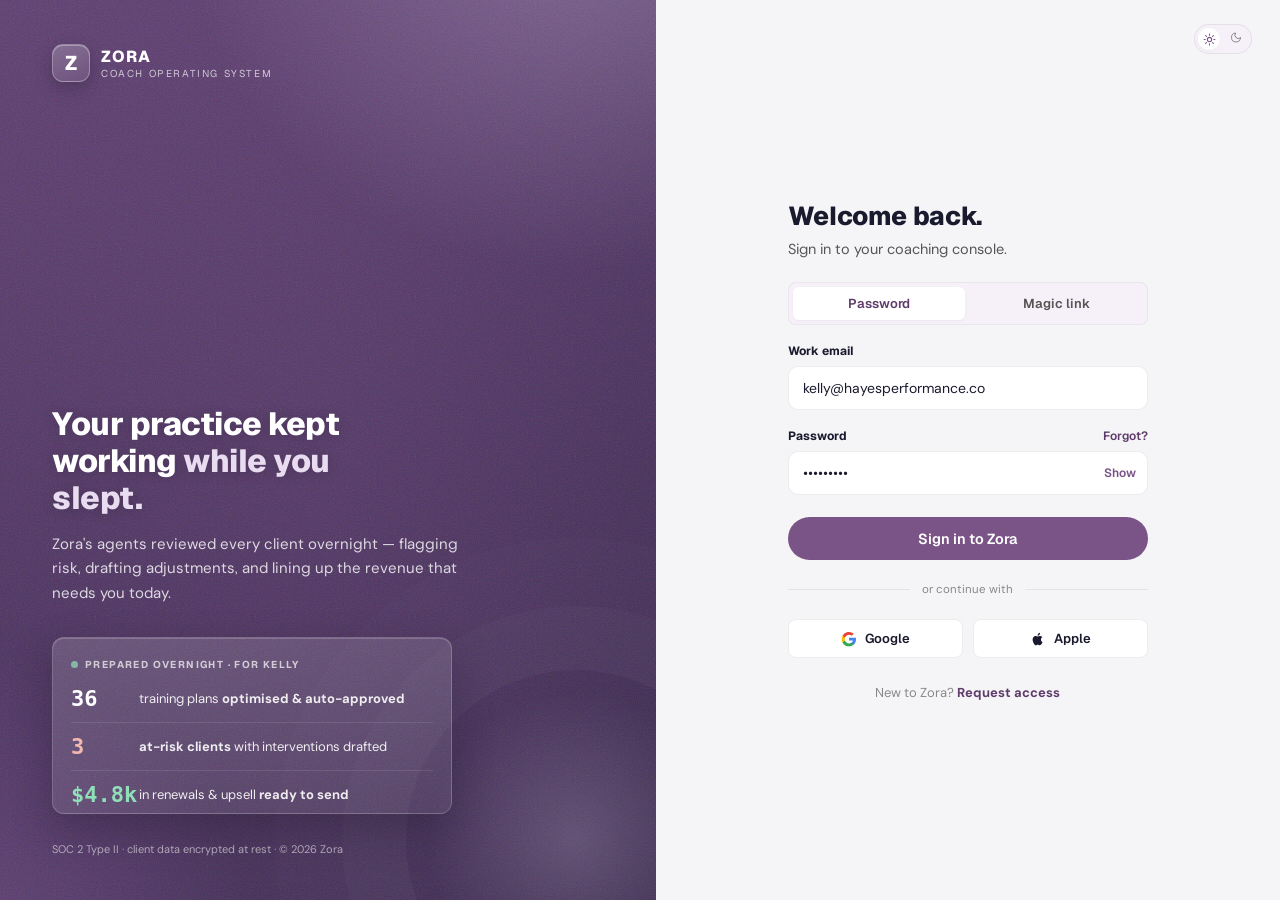
==== commit 33940813: "FINAL" ====
--- a/index.html
+++ b/index.html
@@ -4,128 +4,542 @@
 <head>
   <meta charset="UTF-8" />
   <meta name="viewport" content="width=device-width, initial-scale=1.0" />
-  <title>Zora Product OS — AI Weekly Optimization Dashboard</title>
+  <title>Zora Product OS — Sign in</title>
   <link rel="preconnect" href="https://fonts.googleapis.com">
   <link rel="preconnect" href="https://fonts.gstatic.com" crossorigin>
   <link
-    href="https://fonts.googleapis.com/css2?family=DM+Sans:ital,opsz,wght@0,9..40,100..1000;1,9..40,100..1000&family=Geist:wght@100..900&display=swap"
+    href="https://fonts.googleapis.com/css2?family=DM+Sans:ital,opsz,wght@0,9..40,100..1000;1,9..40,100..1000&family=Geist:wght@100..900&family=Geist+Mono:wght@400;500;600&display=swap"
     rel="stylesheet">
-  <link rel="stylesheet" href="design-tokens.css?v=1">
+  <link rel="stylesheet" href="design-tokens.css?v=34" />
+  <script>
+    (function () {
+      try {
+        var s = localStorage.getItem('theme');
+        document.documentElement.setAttribute('data-theme', s || 'light');
+      } catch (e) {
+        document.documentElement.setAttribute('data-theme', 'light');
+      }
+    })();
+  </script>
   <style>
-    /* ===== Collapsible context rail + denser roster ===== */
-
-    /* Header actions group: View full roster + Context dropdown + close. */
-    .roster-head-actions {
+    body {
+      min-height: 100vh;
+      display: grid;
+      grid-template-columns: 1.05fr 1fr;
+      margin: 0;
+      background: var(--paper);
+      font-family: var(--font-geist);
+    }
+
+    @media (max-width: 880px) {
+      body {
+        grid-template-columns: 1fr
+      }
+
+      .brandside {
+        display: none !important
+      }
+    }
+
+    /* ---- brand side ---- */
+    .brandside {
+      position: relative;
+      overflow: hidden;
+      color: #fff;
+      padding: 44px 52px;
+      display: flex;
+      flex-direction: column;
+      background:
+        radial-gradient(120% 80% at 88% -10%, rgba(214, 196, 230, .30), transparent 50%),
+        radial-gradient(90% 70% at -10% 110%, rgba(126, 86, 150, .55), transparent 55%),
+        radial-gradient(80% 120% at 50% 50%, rgba(120, 80, 135, .18), transparent 70%),
+        linear-gradient(150deg, #5E4070 0%, #4B345E 52%, #3A2A4C 100%);
+    }
+
+    /* fine grain so the plum reads as a material, not a flat fill */
+    .brandside::before {
+      content: "";
+      position: absolute;
+      inset: 0;
+      pointer-events: none;
+      z-index: 0;
+      opacity: .5;
+      mix-blend-mode: soft-light;
+      background-image: url("data:image/svg+xml,%3Csvg xmlns='http://www.w3.org/2000/svg' width='160' height='160'%3E%3Cfilter id='n'%3E%3CfeTurbulence type='fractalNoise' baseFrequency='0.85' numOctaves='2' stitchTiles='stitch'/%3E%3C/filter%3E%3Crect width='100%25' height='100%25' filter='url(%23n)'/%3E%3C/svg%3E");
+    }
+
+    /* soft corner light for depth */
+    .brandside::after {
+      content: "";
+      position: absolute;
+      right: -90px;
+      bottom: -110px;
+      z-index: 0;
+      pointer-events: none;
+      width: 340px;
+      height: 340px;
+      border-radius: 50%;
+      background: radial-gradient(circle, rgba(224, 208, 238, .20), transparent 62%);
+      box-shadow: 0 0 0 64px rgba(255, 255, 255, .018), 0 0 0 132px rgba(255, 255, 255, .012);
+    }
+
+    .brandside>* {
+      position: relative;
+      z-index: 1;
+    }
+
+    .bs-top {
       display: flex;
       align-items: center;
-      gap: 8px;
-    }
-
-    /* Context dropdown trigger reuses the .sort-trigger-btn look; the dropdown
-       rows show a count badge on the right. */
-    .ctx-dropdown {
-      width: 220px;
-    }
-
-    .ctx-item {
-      justify-content: space-between;
-      gap: 12px;
-    }
-
-    .ctx-item span:first-child {
-      white-space: nowrap;
-    }
-
-    .ctx-item-count {
-      flex-shrink: 0;
-      min-width: 20px;
-      text-align: center;
-      font-size: 11px;
-      font-weight: 600;
-      color: var(--ink-4);
-      background: var(--paper-3);
-      border-radius: 99px;
-      padding: 1px 7px;
-    }
-
-    .ctx-item.active .ctx-item-count {
-      color: var(--accent);
-      background: var(--accent-soft);
-    }
-
-    /* Close button: only present while a panel is open. 28px control with a
-       compliant tap buffer. */
-    .ctx-close {
-      display: inline-flex;
+      gap: 11px;
+    }
+
+    .bs-mark {
+      width: 38px;
+      height: 38px;
+      border-radius: 11px;
+      background: linear-gradient(160deg, rgba(255, 255, 255, .22), rgba(255, 255, 255, .08));
+      backdrop-filter: blur(4px);
+      -webkit-backdrop-filter: blur(4px);
+      border: 1px solid rgba(255, 255, 255, .28);
+      display: flex;
       align-items: center;
       justify-content: center;
-      width: 30px;
+      font-weight: 800;
+      font-family: var(--font-geist);
+      font-size: 20px;
+      box-shadow: 0 6px 18px rgba(0, 0, 0, .22), inset 0 1px 0 rgba(255, 255, 255, .3);
+    }
+
+    .bs-name {
+      font-weight: 800;
+      letter-spacing: .06em;
+      font-family: var(--font-geist);
+    }
+
+    .bs-sub {
+      font-size: 10px;
+      letter-spacing: .16em;
+      text-transform: uppercase;
+      opacity: .7;
+      font-family: var(--font-geist);
+    }
+
+    .bs-mid {
+      margin-top: auto;
+    }
+
+    .bs-mid h2 {
+      font-size: 32px;
+      line-height: 1.16;
+      font-weight: 800;
+      letter-spacing: -.015em;
+      max-width: 15ch;
+      text-shadow: 0 1px 14px rgba(0, 0, 0, .18);
+      font-family: var(--font-geist);
+    }
+
+    .bs-mid h2 em {
+      font-style: normal;
+      color: #E9DCF1;
+    }
+
+    .bs-mid p {
+      margin-top: 16px;
+      opacity: .8;
+      font-size: 15px;
+      line-height: 1.62;
+      max-width: 42ch;
+      font-family: var(--font-dm-sans);
+    }
+
+    /* overnight proof card */
+    .proof {
+      margin-top: 32px;
+      background: linear-gradient(165deg, rgba(255, 255, 255, .15), rgba(255, 255, 255, .06));
+      border: 1px solid rgba(255, 255, 255, .18);
+      border-radius: 12px;
+      padding: 6px 18px;
+      max-width: 400px;
+      box-shadow: 0 16px 40px rgba(28, 18, 38, .30), inset 0 1px 0 rgba(255, 255, 255, .18);
+    }
+
+    .proof .ph2 {
+      font-size: 10px;
+      letter-spacing: .14em;
+      text-transform: uppercase;
+      opacity: .7;
+      font-weight: 700;
+      display: flex;
+      align-items: center;
+      gap: 7px;
+      padding: 14px 0 4px;
+      font-family: var(--font-geist);
+    }
+
+    .proof .ph2 .pulse {
+      width: 7px;
+      height: 7px;
+      border-radius: 50%;
+      background: #8FE0B8;
+      box-shadow: 0 0 0 0 rgba(143, 224, 184, .6);
+      animation: pl 2s infinite;
+    }
+
+    @keyframes pl {
+      0% {
+        box-shadow: 0 0 0 0 rgba(143, 224, 184, .5)
+      }
+
+      70% {
+        box-shadow: 0 0 0 8px rgba(143, 224, 184, 0)
+      }
+
+      100% {
+        box-shadow: 0 0 0 0 rgba(143, 224, 184, 0)
+      }
+    }
+
+    .proof .prow {
+      display: flex;
+      align-items: center;
+      gap: 12px;
+      padding: 11px 0;
+      border-bottom: 1px solid rgba(255, 255, 255, .1);
+    }
+
+    .proof .prow:last-child {
+      border-bottom: 0;
+      padding-bottom: 0;
+    }
+
+    .proof .prow .pn {
+      font-family: var(--font-geist-mono, monospace);
+      font-size: 22px;
+      font-weight: 700;
+      width: 56px;
+    }
+
+    .proof .prow .pl {
+      font-size: 13px;
+      opacity: .9;
+      line-height: 1.35;
+      font-family: var(--font-dm-sans);
+    }
+
+    .proof .prow .pl b {
+      font-weight: 700;
+      opacity: 1;
+    }
+
+    .bs-foot {
+      margin-top: 28px;
+      font-size: 11px;
+      opacity: .55;
+      font-family: var(--font-dm-sans);
+    }
+
+    /* ---- form side ---- */
+    .formside {
+      display: flex;
+      align-items: center;
+      justify-content: center;
+      padding: 40px;
+      position: relative;
+    }
+
+    /* slide-switch theme toggle */
+    .ft-theme {
+      position: absolute;
+      top: 24px;
+      right: 28px;
+      width: 58px;
       height: 30px;
+      border-radius: 99px;
+      border: 1px solid var(--line);
+      background: var(--paper-3);
+      cursor: pointer;
+      padding: 0;
+    }
+
+    .ft-theme .knob {
+      position: absolute;
+      top: 3px;
+      left: 3px;
+      width: 22px;
+      height: 22px;
+      border-radius: 50%;
+      background: var(--paper-2);
+      box-shadow: var(--shadow-sm);
+      display: flex;
+      align-items: center;
+      justify-content: center;
+      color: var(--accent);
+      transition: left .24s ease;
+    }
+
+    [data-theme="dark"] .ft-theme .knob {
+      left: 31px;
+    }
+
+    .ft-theme .knob svg {
+      width: 13px;
+      height: 13px;
+    }
+
+    .ft-theme .ic-sun,
+    .ft-theme .ic-moon {
+      position: absolute;
+      transition: opacity .2s;
+    }
+
+    .ft-theme .ic-moon {
+      opacity: 0;
+    }
+
+    [data-theme="dark"] .ft-theme .ic-sun {
+      opacity: 0;
+    }
+
+    [data-theme="dark"] .ft-theme .ic-moon {
+      opacity: 1;
+    }
+
+    /* track icons */
+    .ft-theme .trk {
+      position: absolute;
+      top: 50%;
+      transform: translateY(-50%);
+      color: var(--ink-4);
+    }
+
+    .ft-theme .trk svg {
+      width: 12px;
+      height: 12px;
+    }
+
+    .ft-theme .trk.s {
+      left: 9px;
+    }
+
+    .ft-theme .trk.m {
+      right: 9px;
+    }
+
+    .form {
+      width: 100%;
+      max-width: 360px;
+    }
+
+    .form h1 {
+      font-size: 26px;
+      font-weight: 800;
+      letter-spacing: -.015em;
+      color: var(--ink);
+      font-family: var(--font-geist);
+    }
+
+    .form .sub {
+      color: var(--ink-3);
+      margin-top: 7px;
+      font-size: 14.5px;
+      font-family: var(--font-dm-sans);
+    }
+
+    .seg {
+      display: flex;
+      gap: 6px;
+      background: var(--paper-3);
+      border: 1px solid var(--line-soft);
+      padding: 4px;
       border-radius: 8px;
-      border: 1px solid var(--line);
-      background: var(--paper-2);
+      margin-top: 24px;
+    }
+
+    .seg button {
+      flex: 1;
+      border: 0;
+      background: transparent;
+      padding: 8px;
+      border-radius: 6px;
+      font-size: 13px;
+      font-weight: 600;
       color: var(--ink-3);
       cursor: pointer;
+      font-family: var(--font-geist);
+      transition: all 0.15s;
+    }
+
+    .seg button.active {
+      background: var(--paper-2);
+      color: var(--accent-deep);
+      box-shadow: var(--shadow-sm);
+    }
+
+    .lab {
+      font-size: 12px;
+      font-weight: 700;
+      color: var(--ink-2);
+      margin: 18px 0 7px;
+      display: block;
+      font-family: var(--font-geist);
+    }
+
+    .field {
+      width: 100%;
+      box-sizing: border-box;
+      font-family: var(--font-dm-sans);
+      font-size: 14px;
+      color: var(--ink);
+      background: var(--paper-2, #fff);
+      border: 1px solid var(--line);
+      border-radius: 10px;
+      padding: 12px 14px;
+      outline: none;
+      transition: border-color 150ms var(--ease-out, ease), box-shadow 150ms var(--ease-out, ease);
+    }
+
+    .field::placeholder { color: var(--ink-4); }
+
+    .field:focus {
+      border-color: var(--accent);
+      box-shadow: 0 0 0 3px var(--accent-soft);
+    }
+
+    [data-theme="dark"] .field {
+      background: rgba(255, 255, 255, 0.04);
+    }
+
+    .ipwrap {
       position: relative;
-      transition: background-color 140ms var(--ease-out), color 140ms var(--ease-out), border-color 140ms var(--ease-out);
-    }
-
-    .ctx-close::before {
+    }
+
+    .ipwrap .pk {
+      position: absolute;
+      right: 12px;
+      top: 50%;
+      transform: translateY(-50%);
+      color: var(--accent);
+      font-size: 12px;
+      font-weight: 600;
+      cursor: pointer;
+      font-family: var(--font-geist);
+    }
+
+    .forgot {
+      float: right;
+      font-size: 12px;
+      color: var(--accent-deep);
+      font-weight: 600;
+      font-family: var(--font-geist);
+      text-decoration: none;
+    }
+
+    .forgot:hover {
+      text-decoration: underline;
+    }
+
+    .submit {
+      width: 100%;
+      margin-top: 22px;
+      padding: 12px;
+      font-size: 14.5px;
+      border-radius: 99px;
+      font-family: var(--font-geist);
+      cursor: pointer;
+    }
+
+    .or {
+      display: flex;
+      align-items: center;
+      gap: 12px;
+      margin: 22px 0;
+      color: var(--ink-4);
+      font-size: 11.5px;
+      font-family: var(--font-dm-sans);
+    }
+
+    .or::before,
+    .or::after {
       content: "";
-      position: absolute;
-      inset: -8px;
-    }
-
-    .ctx-close:hover {
-      color: var(--bad);
-      border-color: color-mix(in oklab, var(--bad) 40%, var(--line));
-      background: color-mix(in oklab, var(--bad) 8%, var(--paper-2));
-    }
-
-    .ctx-close:focus-visible {
-      outline: 2px solid var(--accent);
-      outline-offset: 2px;
-    }
-
-    .ctx-close[hidden] {
-      display: none !important;
-    }
-
-    /* Collapsed by default: roster spans full width, no rail column. The grid
-       packs to ~4 across on desktop. */
-    .grid-2col {
-      grid-template-columns: 1fr;
-      transition: grid-template-columns 360ms var(--ease-out);
-    }
-
-    .roster-grid {
-      grid-template-columns: repeat(auto-fill, minmax(240px, 1fr));
-    }
-
-    .client-card {
-      padding: 15px;
-      gap: 12px;
-    }
-
-    /* A panel is open: the rail returns as a right column. The grid keeps its
-       auto-fill rule, so the narrower left column naturally reflows to ~3 up. */
-    .grid-2col.has-panel {
-      grid-template-columns: 1fr 300px;
-    }
-
-    /* Rail + panel reveal. The rail slides down/in; the active panel fades. */
-    .ambient-rail[hidden] {
-      display: none !important;
-    }
-
-    .ambient-rail {
-      animation: ctx-rail-in 360ms var(--ease-out);
-    }
-
-    @keyframes ctx-rail-in {
+      flex: 1;
+      height: 1px;
+      background: var(--line);
+    }
+
+    .sso {
+      display: grid;
+      grid-template-columns: 1fr 1fr;
+      gap: 10px;
+    }
+
+    .sso button {
+      display: flex;
+      align-items: center;
+      justify-content: center;
+      gap: 8px;
+      padding: 10px;
+      border: 1px solid var(--line);
+      border-radius: 8px;
+      background: var(--paper-2);
+      font-weight: 600;
+      font-size: 13px;
+      color: var(--ink-2);
+      cursor: pointer;
+      font-family: var(--font-geist);
+      transition: all 0.15s;
+    }
+
+    .sso button:hover {
+      border-color: var(--ink-4);
+      background: var(--paper-3);
+    }
+
+    .sso svg {
+      width: 16px;
+      height: 16px;
+    }
+
+    .signup {
+      text-align: center;
+      margin-top: 26px;
+      font-size: 13px;
+      color: var(--ink-4);
+      font-family: var(--font-dm-sans);
+    }
+
+    .signup a {
+      color: var(--accent-deep);
+      font-weight: 700;
+      text-decoration: none;
+    }
+
+    .signup a:hover {
+      text-decoration: underline;
+    }
+
+    .magic-note {
+      background: var(--accent-soft);
+      border: 1px solid color-mix(in oklab, var(--accent) 18%, transparent);
+      border-radius: 8px;
+      padding: 12px 14px;
+      font-size: 13px;
+      color: var(--accent-deep);
+      margin-top: 18px;
+      display: none;
+      line-height: 1.5;
+      font-family: var(--font-dm-sans);
+    }
+
+    .magic-note.show {
+      display: block;
+      animation: rise .3s ease-out both;
+    }
+
+    @keyframes rise {
       from {
         opacity: 0;
-        transform: translateY(-8px);
+        transform: translateY(8px);
       }
 
       to {
@@ -133,2645 +547,168 @@
         transform: none;
       }
     }
-
-    .ctx-panel[hidden] {
-      display: none !important;
-    }
-
-    .ctx-panel {
-      animation: ctx-panel-in 300ms var(--ease-out);
-    }
-
-    @keyframes ctx-panel-in {
-      from {
-        opacity: 0;
-        transform: translateY(6px);
-      }
-
-      to {
-        opacity: 1;
-        transform: none;
-      }
-    }
-
-    @media (max-width: 1024px) {
-
-      /* On narrow widths the rail stacks under the grid instead of beside it. */
-      .grid-2col.has-panel {
-        grid-template-columns: 1fr;
-      }
-    }
-
-    @media (prefers-reduced-motion: reduce) {
-
-      .grid-2col,
-      .ambient-rail,
-      .ctx-panel {
-        transition: none;
-        animation: none;
-      }
-    }
-
-    /* Quick Action Buttons in Client List modal */
-    .qa-btn-group {
-      display: flex;
-      gap: 6px;
-      justify-content: center;
-      align-items: center;
-    }
-    .qa-btn {
-      display: inline-flex;
-      align-items: center;
-      justify-content: center;
-      width: 24px;
-      height: 24px;
-      border-radius: 6px;
-      border: none;
-      background: transparent;
-      color: var(--ink-4);
-      cursor: pointer;
-      transition: all 0.15s ease;
-      padding: 0;
-    }
-    .qa-btn:hover {
-      background: var(--accent-soft);
-      color: var(--accent);
-      transform: translateY(-1px);
-    }
-    .qa-btn:active {
-      transform: scale(0.92);
-    }
-    .qa-btn svg {
-      width: 14px;
-      height: 14px;
-    }
-    .rmt-vitals,
-    .rmr-vitals {
-      justify-self: center !important;
-      text-align: center !important;
-    }
   </style>
-  <script>
-    // Pre-paint theme boot — avoids flash of incorrect theme
-    (function () {
-      try {
-        var stored = localStorage.getItem('theme');
-        var prefersDark = window.matchMedia && window.matchMedia('(prefers-color-scheme: dark)').matches;
-        var theme = stored || (prefersDark ? 'dark' : 'light');
-        document.documentElement.setAttribute('data-theme', theme);
-      } catch (e) {
-        document.documentElement.setAttribute('data-theme', 'light');
-      }
-    })();
-  </script>
 </head>
 
 <body>
 
-  <!-- =================== SIDEBAR =================== -->
-  <aside class="sidebar">
-    <div class="brand" style="display: flex; align-items: center; justify-content: space-between; width: 100%;">
-      <div style="display: flex; align-items: center; gap: 10px;">
-        <div class="brand-mark">Z</div>
-        <div class="brand-text">
-          <div class="brand-name">ZORA</div>
-          <div class="brand-sub">COACH OS</div>
+  <!-- BRAND SIDE -->
+  <div class="brandside">
+    <div class="bs-top">
+      <div class="bs-mark">Z</div>
+      <div>
+        <div class="bs-name">ZORA</div>
+        <div class="bs-sub">Coach Operating System</div>
+      </div>
+    </div>
+
+    <div class="bs-mid">
+      <h2>Your practice kept working <em>while you slept.</em></h2>
+      <p>Zora's agents reviewed every client overnight — flagging risk, drafting adjustments, and lining up the revenue
+        that needs you today.</p>
+
+      <div class="proof">
+        <div class="ph2"><span class="pulse"></span>Prepared overnight · for Kelly</div>
+        <div class="prow"><span class="pn num">36</span><span class="pl">training plans <b>optimised &amp;
+              auto-approved</b></span></div>
+        <div class="prow"><span class="pn num" style="color:#F2B9B1">3</span><span class="pl"><b>at-risk clients</b> with
+            interventions drafted</span></div>
+        <div class="prow" style="font-family: 'DM Sans';"><span class="pn num" style="color:#8FE0B8">$4.8k</span><span
+            class="pl">in renewals &amp; upsell <b>ready to send</b></span></div>
+      </div>
+    </div>
+
+    <div class="bs-foot">SOC 2 Type II · client data encrypted at rest · © 2026 Zora</div>
+  </div>
+
+  <!-- FORM SIDE -->
+  <div class="formside">
+    <button class="ft-theme" id="themeBtn" title="Toggle theme" aria-label="Toggle theme">
+      <span class="trk s"><svg viewBox="0 0 24 24" fill="none" stroke="currentColor" stroke-width="2"
+          stroke-linecap="round" stroke-linejoin="round">
+          <circle cx="12" cy="12" r="4" />
+          <path d="M12 2v2M12 20v2M4.9 4.9l1.4 1.4M17.7 17.7l1.4 1.4M2 12h2M20 12h2M4.9 19.1l1.4-1.4M17.7 6.3l1.4-1.4" />
+        </svg></span>
+      <span class="trk m"><svg viewBox="0 0 24 24" fill="none" stroke="currentColor" stroke-width="2"
+          stroke-linecap="round" stroke-linejoin="round">
+          <path d="M21 12.8A9 9 0 1 1 11.2 3 7 7 0 0 0 21 12.8z" />
+        </svg></span>
+      <span class="knob">
+        <svg class="ic-sun" viewBox="0 0 24 24" fill="none" stroke="currentColor" stroke-width="2"
+          stroke-linecap="round" stroke-linejoin="round">
+          <circle cx="12" cy="12" r="4" />
+          <path d="M12 2v2M12 20v2M4.9 4.9l1.4 1.4M17.7 17.7l1.4 1.4M2 12h2M20 12h2M4.9 19.1l1.4-1.4M17.7 6.3l1.4-1.4" />
+        </svg>
+        <svg class="ic-moon" viewBox="0 0 24 24" fill="none" stroke="currentColor" stroke-width="2"
+          stroke-linecap="round" stroke-linejoin="round">
+          <path d="M21 12.8A9 9 0 1 1 11.2 3 7 7 0 0 0 21 12.8z" />
+        </svg>
+      </span>
+    </button>
+
+    <form class="form" onsubmit="window.location.href='index.html';return false;">
+      <h1>Welcome back.</h1>
+      <p class="sub">Sign in to your coaching console.</p>
+
+      <div class="seg" id="seg">
+        <button type="button" class="active" data-mode="password">Password</button>
+        <button type="button" data-mode="magic">Magic link</button>
+      </div>
+
+      <label class="lab">Work email</label>
+      <input class="field" type="email" value="kelly@hayesperformance.co" autocomplete="username" />
+
+      <div id="pwdBlock">
+        <label class="lab">Password <a href="#" class="forgot" id="forgotLink">Forgot?</a></label>
+        <div class="ipwrap">
+          <input class="field" type="password" id="pwd" value="coachzora" autocomplete="current-password" />
+          <span class="pk" id="pk">Show</span>
         </div>
       </div>
-      <button class="sidebar-toggle-btn" id="sidebar-toggle"
-        style="background: transparent; border: 0; color: var(--ink-3); cursor: pointer; padding: 4px; display: flex; align-items: center; justify-content: center; transition: transform 0.25s;"
-        title="Expand Sidebar">
-        <svg width="18" height="18" viewBox="0 0 24 24" fill="none" stroke="currentColor" stroke-width="2">
-          <polyline points="9 18 15 12 9 6"></polyline>
-        </svg>
-      </button>
-    </div>
-
-    <div class="nav-section">
-      <div class="nav-item active" onclick="window.location.href='index.html'">
-        <svg width="18" height="18" viewBox="0 0 24 24" fill="none" stroke="currentColor" stroke-width="2" stroke-linecap="round" stroke-linejoin="round">
-          <path d="M3 9l9-7 9 7v11a2 2 0 0 1-2 2H5a2 2 0 0 1-2-2z"></path>
-          <polyline points="9 22 9 12 15 12 15 22"></polyline>
-        </svg>
-        <span>Home</span>
+
+      <div class="magic-note" id="magicNote">
+        We'll email <b>kelly@hayesperformance.co</b> a one-tap sign-in link. No password needed.
       </div>
-      <div class="nav-item" onclick="window.location.href='growth.html'">
-        <svg width="18" height="18" viewBox="0 0 24 24" fill="none" stroke="currentColor" stroke-width="2" stroke-linecap="round" stroke-linejoin="round">
-          <polyline points="23 6 13.5 15.5 8.5 10.5 1 18"></polyline>
-          <polyline points="17 6 23 6 23 12"></polyline>
-        </svg>
-        <span>Growth Agent</span>
+
+      <button class="btn btn-primary submit" type="submit" id="submitBtn">Sign in to Zora</button>
+
+      <div class="or">or continue with</div>
+      <div class="sso">
+        <button type="button" onclick="window.location.href='index.html'">
+          <svg viewBox="0 0 24 24">
+            <path fill="#4285F4" d="M22.5 12.2c0-.7-.1-1.4-.2-2H12v3.9h5.9a5 5 0 0 1-2.2 3.3v2.7h3.6c2.1-2 3.2-4.9 3.2-7.9z" />
+            <path fill="#34A853"
+              d="M12 23c2.9 0 5.4-1 7.2-2.7l-3.6-2.7c-1 .7-2.3 1.1-3.6 1.1-2.8 0-5.1-1.9-6-4.4H2.3v2.8A11 11 0 0 0 12 23z" />
+            <path fill="#FBBC05" d="M6 14.3a6.6 6.6 0 0 1 0-4.2V7.3H2.3a11 11 0 0 0 0 9.8L6 14.3z" />
+            <path fill="#EA4335" d="M12 5.5c1.6 0 3 .5 4.1 1.6l3.1-3.1A11 11 0 0 0 2.3 7.3L6 10.1c.9-2.6 3.2-4.6 6-4.6z" />
+          </svg>
+          Google
+        </button>
+        <button type="button" onclick="window.location.href='index.html'">
+          <svg viewBox="0 0 24 24" fill="currentColor">
+            <path
+              d="M16.4 12.7c0-2.3 1.9-3.4 2-3.5-1.1-1.6-2.8-1.8-3.4-1.8-1.4-.1-2.8.9-3.5.9s-1.8-.8-3-.8c-1.5 0-3 .9-3.8 2.3-1.6 2.8-.4 7 1.2 9.3.8 1.1 1.7 2.4 2.9 2.3 1.2 0 1.6-.7 3-.7s1.8.7 3 .7c1.2 0 2-1.1 2.8-2.2.9-1.3 1.2-2.5 1.3-2.6-.1 0-2.5-1-2.5-3.8zM14.2 5.8c.6-.8 1-1.9.9-3-.9 0-2 .6-2.7 1.4-.6.7-1.1 1.8-.9 2.9 1 0 2-.5 2.7-1.3z" />
+          </svg>
+          Apple
+        </button>
       </div>
-      <div class="nav-item" onclick="window.location.href='copilot.html'">
-        <svg width="18" height="18" viewBox="0 0 24 24" fill="none" stroke="currentColor" stroke-width="2" stroke-linecap="round" stroke-linejoin="round">
-          <path d="M12 3v18M3 12h18M12 3a9 9 0 0 1 9 9 9 9 0 0 1-9 9 9 9 0 0 1-9-9 9 9 0 0 1 9-9z" style="display:none;"></path>
-          <!-- Sparkle shape resembling image -->
-          <path d="M12 2c0 5.523 4.477 10 10 10-5.523 0-10 4.477-10 10 0-5.523-4.477-10-10-10 5.523 0 10-4.477 10-10z" fill="currentColor" stroke="none"></path>
-        </svg>
-        <span>Ask Zora</span>
-      </div>
-      <div class="nav-item" onclick="window.location.href='settings.html'">
-        <svg width="18" height="18" viewBox="0 0 24 24" fill="none" stroke="currentColor" stroke-width="2" stroke-linecap="round" stroke-linejoin="round">
-          <circle cx="12" cy="12" r="3"></circle>
-          <path d="M19.4 15a1.65 1.65 0 0 0 .33 1.82l.06.06a2 2 0 1 1-2.83 2.83l-.06-.06a1.65 1.65 0 0 0-1.82-.33 1.65 1.65 0 0 0-1 1.51V21a2 2 0 0 1-4 0v-.09A1.65 1.65 0 0 0 9 19.4a1.65 1.65 0 0 0-1.82.33l-.06.06a2 2 0 1 1-2.83-2.83l.06-.06a1.65 1.65 0 0 0 .33-1.82 1.65 1.65 0 0 0-1.51-1H3a2 2 0 0 1 0-4h.09A1.65 1.65 0 0 0 4.6 9a1.65 1.65 0 0 0-.33-1.82l-.06-.06a2 2 0 1 1 2.83-2.83l.06.06a1.65 1.65 0 0 0 1.82.33H9a1.65 1.65 0 0 0 1-1.51V3a2 2 0 0 1 4 0v.09a1.65 1.65 0 0 0 1 1.51 1.65 1.65 0 0 0 1.82-.33l.06-.06a2 2 0 1 1 2.83 2.83l-.06.06a1.65 1.65 0 0 0-.33 1.82V9a1.65 1.65 0 0 0 1.51 1H21a2 2 0 0 1 0 4h-.09a1.65 1.65 0 0 0-1.51 1z"></path>
-        </svg>
-        <span>Settings</span>
-      </div>
-    </div>
-
-    <div style="margin-top: auto; display: flex; flex-direction: column; gap: 8px;">
-      <div class="coach-card">
-        <div class="avatar">JH</div>
-        <div class="coach-info">
-          <div class="coach-name">Jordan Hayes</div>
-          <div class="coach-meta">142 active members</div>
-        </div>
-      </div>
-      <button id="theme-toggle" class="sidebar-theme-btn">
-        <svg width="14" height="14" viewBox="0 0 24 24" fill="none" stroke="currentColor" stroke-width="2.2" stroke-linecap="round" stroke-linejoin="round">
-          <circle cx="12" cy="12" r="4"></circle>
-          <path d="M12 2v2M12 20v2M4.93 4.93l1.41 1.41M17.66 17.66l1.41 1.41M2 12h2M20 12h2M4.93 19.07l1.41-1.41M17.66 6.34l1.41-1.41"></path>
-        </svg>
-        <span>Theme</span>
-      </button>
-      <button onclick="window.location.href='login.html'" class="sidebar-logout-btn">
-        <svg width="14" height="14" viewBox="0 0 24 24" fill="none" stroke="currentColor" stroke-width="2" stroke-linecap="round" stroke-linejoin="round">
-          <path d="M9 21H5a2 2 0 0 1-2-2V5a2 2 0 0 1 2-2h4"></path>
-          <polyline points="16 17 21 12 16 7"></polyline>
-          <line x1="21" y1="12" x2="9" y2="12"></line>
-        </svg>
-        <span>Logout</span>
-      </button>
-    </div>
-  </aside>
-
-  <!-- =================== MAIN =================== -->
-  <main class="main">
-
-    <!-- Topbar -->
-    <div class="topbar">
-      <div class="crumbs">
-        <strong>Home</strong>
-        <span class="sep">/</span>
-        <span id="crumb-tail">Overview</span>
-      </div>
-
-      <button class="pay-header-btn" id="pay-fab" type="button" aria-label="Payments due" aria-haspopup="dialog" style="margin-right: 12px; display: inline-flex; align-items: center; gap: 8px; padding: 6px 12px; background: var(--paper-2); border: 1px solid var(--line); border-radius: 8px; color: var(--ink-3); font-family: var(--font-geist); font-size: 12.5px; font-weight: 600; cursor: pointer; transition: all 0.15s;">
-        <svg width="15" height="15" viewBox="0 0 24 24" fill="none" stroke="currentColor" stroke-width="2" stroke-linecap="round" stroke-linejoin="round" aria-hidden="true" style="color: var(--ink-4);">
-          <rect x="2" y="5" width="20" height="14" rx="2"></rect>
-          <line x1="2" y1="10" x2="22" y2="10"></line>
-        </svg>
-        <span>Payments Due</span>
-        <span id="pay-fab-count" style="display: inline-grid; place-items: center; min-width: 18px; height: 18px; padding: 0 4px; border-radius: 99px; background: var(--accent); color: #ffffff; font-size: 10px; font-weight: 700;">2</span>
-      </button>
-
-      <input class="search" id="topbar-search-trigger" placeholder="Search (Press '/' for palette)..." readonly
-        style="cursor:pointer;" />
-
-      <button class="icon-btn" title="Notifications">
-        <svg width="16" height="16" viewBox="0 0 24 24" fill="none" stroke="currentColor" stroke-width="2">
-          <path d="M6 8a6 6 0 0 1 12 0c0 7 3 9 3 9H3s3-2 3-9" />
-          <path d="M10.3 21a1.94 1.94 0 0 0 3.4 0" />
-        </svg>
-      </button>
-
-      <button type="button" id="theme-toggle" class="theme-toggle" role="switch" aria-checked="false"
-        aria-label="Toggle dark mode" title="Toggle dark mode">
-        <span class="theme-toggle__thumb" aria-hidden="true">
-          <svg class="icon-sun" viewBox="0 0 24 24" fill="none" stroke="currentColor" stroke-width="2.2"
-            stroke-linecap="round" stroke-linejoin="round">
-            <circle cx="12" cy="12" r="4" />
-            <path
-              d="M12 2v2M12 20v2M4.93 4.93l1.41 1.41M17.66 17.66l1.41 1.41M2 12h2M20 12h2M4.93 19.07l1.41-1.41M17.66 6.34l1.41-1.41" />
-          </svg>
-          <svg class="icon-moon" viewBox="0 0 24 24" fill="none" stroke="currentColor" stroke-width="2.2"
-            stroke-linecap="round" stroke-linejoin="round">
-            <path d="M21 12.79A9 9 0 1 1 11.21 3 7 7 0 0 0 21 12.79z" />
-          </svg>
-        </span>
-      </button>
-    </div>
-
-    <!-- ============== SCREEN 1 ============== -->
-    <div class="page active animated-entrance" id="screen-1">
-
-      <div class="page-head page-head--hero" id="hero-head">
-        <!-- Living aurora field: layered blooms + breathing contour lines + cursor glow -->
-        <div class="hero-aurora" aria-hidden="true">
-          <span class="hero-bloom hero-bloom--1"></span>
-          <span class="hero-bloom hero-bloom--2"></span>
-          <span class="hero-bloom hero-bloom--3"></span>
-          <span class="hero-glow" id="hero-glow"></span>
-        </div>
-        <div class="hero-distilled">
-          <h1 class="page-title page-title--hero">Good morning, <em>Emily</em></h1>
-        </div>
-        <div class="page-meta-inline">
-          <span class="live">Live · synced 2 min ago</span>
-          <span class="meta-dot">·</span>
-          <span class="page-meta-date">MON · 28 MAY 2026 · 08:14</span>
-        </div>
-      </div>
-
-      <!-- AI Action Center -->
-      <div class="action-center" id="action-center-section">
-        <div class="ac-head">
-          <div class="ac-title">AI Action Center · <span class="count" id="ac-count-span">3 prioritized tasks</span>
-            prepared for today</div>
-          <button class="ac-toggle-btn" id="ac-toggle-btn" type="button" aria-expanded="true"
-            aria-label="Toggle AI Action Center">
-            <svg width="15" height="15" viewBox="0 0 24 24" fill="none" stroke="currentColor" stroke-width="2.5"
-              stroke-linecap="round" stroke-linejoin="round">
-              <polyline points="18 15 12 9 6 15"></polyline>
-            </svg>
-          </button>
-        </div>
-
-        <!-- Completed Placeholder Banner -->
-        <div class="ac-completed-placeholder" id="ac-completed-placeholder" style="display: none;">
-          <span class="placeholder-icon">✓</span>
-          <span class="placeholder-text">All prioritized recommendations completed. <button class="placeholder-link-btn"
-              id="ac-recover-link" type="button">Show Action Center</button></span>
-        </div>
-
-        <div class="ac-content-wrapper" id="ac-content-wrapper">
-          <div class="draft-row" id="drafts-container">
-            <!-- Draft 1: Sarah K -->
-            <div class="draft draft-crit animated-entrance stagger-1" tabindex="0"
-              onclick="window.location.href='reco-card.html?client=sarah-k&tab=plan'">
-              <div class="draft-inner">
-                <div class="draft-head">
-                  <div>
-                    <div class="draft-name">Sarah K.</div>
-                    <div class="draft-meta">Half-Marathon · Week 8</div>
-                  </div>
-                  <span class="draft-tag tag-crit">Exhaustion Risk</span>
-                </div>
-                <div class="draft-signals">
-                  <div class="signal signal-bad">
-                    <span class="signal-val">18<span class="signal-unit">ms</span><span class="signal-arrow"
-                        aria-label="dropping">↓</span></span>
-                    <span class="signal-lbl">HRV</span>
-                  </div>
-                  <div class="signal signal-bad">
-                    <span class="signal-val">4.2<span class="signal-unit">h</span></span>
-                    <span class="signal-lbl">Sleep</span>
-                  </div>
-                </div>
-                <div class="draft-actions">
-                  <button class="btn-skip" type="button" aria-label="Skip deload plan for Sarah K.">Skip</button>
-                  <button class="btn-edit"
-                    onclick="event.stopPropagation(); window.location.href='reco-card.html?client=sarah-k&tab=plan'"
-                    aria-label="Review deload plan for Sarah K.">Review</button>
-                </div>
-              </div>
-              <div class="draft-skipped-state">
-                <div class="skipped-content">
-                  <span class="skipped-icon">✕</span>
-                  <span class="skipped-msg">Recommendation skipped</span>
-                </div>
-                <button class="btn-undo" type="button">Undo</button>
-              </div>
-            </div>
-
-            <!-- Draft 2: Marcus T -->
-            <div class="draft draft-crit animated-entrance stagger-2" tabindex="0"
-              onclick="window.location.href='reco-card.html?client=marcus-t&tab=risk'">
-              <div class="draft-inner">
-                <div class="draft-head">
-                  <div>
-                    <div class="draft-name">Marcus T.</div>
-                    <div class="draft-meta">Strength · Week 6</div>
-                  </div>
-                  <span class="draft-tag tag-crit">Churn Risk</span>
-                </div>
-                <div class="draft-signals">
-                  <div class="signal signal-bad">
-                    <span class="signal-val">40<span class="signal-unit">%</span><span class="signal-arrow"
-                        aria-label="dropping">↓</span></span>
-                    <span class="signal-lbl">Completion</span>
-                  </div>
-                  <div class="signal signal-bad">
-                    <span class="signal-val">4<span class="signal-unit">d</span></span>
-                    <span class="signal-lbl">No reply</span>
-                  </div>
-                </div>
-                <div class="draft-actions">
-                  <button class="btn-skip" type="button" aria-label="Skip intervention for Marcus T.">Skip</button>
-                  <button class="btn-edit"
-                    onclick="event.stopPropagation(); window.location.href='reco-card.html?client=marcus-t&tab=risk'"
-                    aria-label="Review intervention for Marcus T.">Review</button>
-                </div>
-              </div>
-              <div class="draft-skipped-state">
-                <div class="skipped-content">
-                  <span class="skipped-icon">✕</span>
-                  <span class="skipped-msg">Recommendation skipped</span>
-                </div>
-                <button class="btn-undo" type="button">Undo</button>
-              </div>
-            </div>
-
-            <!-- Draft 3: Alex Carter -->
-            <div class="draft draft-deload animated-entrance stagger-3" tabindex="0"
-              onclick="window.location.href='reco-card.html?client=aman-khanna&tab=plan'">
-              <div class="draft-inner">
-                <div class="draft-head">
-                  <div>
-                    <div class="draft-name">Alex Carter</div>
-                    <div class="draft-meta">Hypertrophy · Week 14</div>
-                  </div>
-                  <span class="draft-tag tag-deload">Deload Pending</span>
-                </div>
-                <div class="draft-signals">
-                  <div class="signal signal-warn">
-                    <span class="signal-val">8<span class="signal-unit">/10</span></span>
-                    <span class="signal-lbl">Soreness</span>
-                  </div>
-                  <div class="signal signal-warn">
-                    <span class="signal-val">4<span class="signal-unit">wk</span></span>
-                    <span class="signal-lbl">Hard block</span>
-                  </div>
-                </div>
-                <div class="draft-actions">
-                  <button class="btn-skip" type="button" aria-label="Skip deload plan for Alex Carter">Skip</button>
-                  <button class="btn-edit"
-                    onclick="event.stopPropagation(); window.location.href='reco-card.html?client=aman-khanna&tab=plan'"
-                    aria-label="Review deload plan for Alex Carter">Review</button>
-                </div>
-              </div>
-              <div class="draft-skipped-state">
-                <div class="skipped-content">
-                  <span class="skipped-icon">✕</span>
-                  <span class="skipped-msg">Recommendation skipped</span>
-                </div>
-                <button class="btn-undo" type="button">Undo</button>
-              </div>
-            </div>
-          </div>
-        </div>
-      </div>
-
-      <!-- Pulse Metrics Ribbon -->
-      <div class="pulse-metrics-ribbon">
-        <div class="ribbon-item">
-          <span class="ribbon-label">Total Clients</span>
-          <span class="ribbon-val">142</span>
-          <span class="ribbon-sub">98% adherence</span>
-        </div>
-        <div class="ribbon-divider"></div>
-        <div class="ribbon-item">
-          <span class="ribbon-label">Avg Engagement</span>
-          <span class="ribbon-val">88%</span>
-          <span class="ribbon-sub">Wearables synced</span>
-        </div>
-        <div class="ribbon-divider"></div>
-        <div class="ribbon-item interactive" id="metric-at-risk" role="button" tabindex="0"
-          title="Click to filter roster">
-          <span class="ribbon-label">Count at Risk</span>
-          <span class="ribbon-val text-bad">3</span>
-          <span class="ribbon-sub text-bad">Click to filter</span>
-        </div>
-        <div class="ribbon-divider"></div>
-        <div class="ribbon-item">
-          <span class="ribbon-label">Plans Pending</span>
-          <span class="ribbon-val">6</span>
-          <span class="ribbon-sub">36 auto-approved</span>
-        </div>
-      </div>
-
-      <!-- 2-col layout. Starts collapsed (no panel): the roster spans full
-           width. Selecting a context panel adds .has-panel, bringing the rail
-           back as a right column. -->
-      <div class="grid-2col" id="roster-layout">
-
-        <!-- Left Column: Roster Grid -->
-        <div class="roster-grid-container">
-          <div class="roster-section-head">
-            <div class="roster-section-titles">
-              <h2 class="roster-section-title">Clients</h2>
-              <p class="roster-section-sub"><span id="roster-count-shown">6</span> shown of <span
-                  class="roster-count-total">142</span> active</p>
-            </div>
-            <div class="roster-head-actions">
-              <button class="view-roster-btn" id="open-full-roster-btn" type="button">
-                <svg width="15" height="15" viewBox="0 0 24 24" fill="none" stroke="currentColor" stroke-width="2"
-                  stroke-linecap="round" stroke-linejoin="round" aria-hidden="true">
-                  <rect x="3" y="4" width="18" height="4" rx="1"></rect>
-                  <rect x="3" y="10" width="18" height="4" rx="1"></rect>
-                  <rect x="3" y="16" width="18" height="4" rx="1"></rect>
-                </svg>
-                View Clients List
-                <span class="view-roster-btn-count">142</span>
-              </button>
-
-              <!-- Context panel selector: collapses the three ambient lists into
-                   one dropdown. Picking one opens the right rail; the × collapses
-                   it and the grid returns to full width. -->
-              <div class="sort-container ctx-container">
-                <button class="sort-trigger-btn ctx-trigger" id="ctx-trigger" type="button" aria-haspopup="true"
-                  aria-expanded="false">Coach Center ▾</button>
-                <div class="sort-dropdown ctx-dropdown" id="ctx-dropdown">
-                  <button class="sort-item ctx-item" data-panel="sessions" type="button">
-                    <span>Today's Sessions</span><span class="ctx-item-count">3</span>
-                  </button>
-                  <button class="sort-item ctx-item" data-panel="messages" type="button">
-                    <span>Messages Awaiting Reply</span><span class="ctx-item-count">2</span>
-                  </button>
-                  <button class="sort-item ctx-item" data-panel="wins" type="button">
-                    <span>Recent Client Wins</span><span class="ctx-item-count">2</span>
-                  </button>
-                </div>
-              </div>
-
-              <button class="ctx-close" id="ctx-close" type="button" title="Close panel" aria-label="Close panel"
-                hidden>
-                <svg width="14" height="14" viewBox="0 0 24 24" fill="none" stroke="currentColor" stroke-width="2.5"
-                  stroke-linecap="round" aria-hidden="true">
-                  <line x1="18" y1="6" x2="6" y2="18"></line>
-                  <line x1="6" y1="6" x2="18" y2="18"></line>
-                </svg>
-              </button>
-            </div>
-          </div>
-          <div class="controls-bar">
-            <div class="filter-group">
-              <button class="filter-btn active" id="filter-risk">At-Risk</button>
-              <button class="filter-btn" id="filter-drifting">Drifting</button>
-              <button class="filter-btn" id="filter-payment">Payment Due</button>
-              <button class="filter-btn-clear" id="filter-clear" style="display: none;">
-                <svg width="12" height="12" viewBox="0 0 24 24" fill="none" stroke="currentColor" stroke-width="2.5"
-                  style="vertical-align:middle;">
-                  <line x1="18" y1="6" x2="6" y2="18"></line>
-                  <line x1="6" y1="6" x2="18" y2="18"></line>
-                </svg>
-                Clear
-              </button>
-            </div>
-
-            <div style="display: flex; gap: 8px; align-items: center;">
-              <!-- Client Type Dropdown Selector -->
-              <div class="sort-container">
-                <button class="sort-trigger-btn" id="roster-type-trigger">Type: All ▾</button>
-                <div class="sort-dropdown" id="roster-type-dropdown" style="right: 0;">
-                  <button class="sort-item type-item active" data-type="all">All Types</button>
-                  <button class="sort-item type-item" data-type="strength">Strength</button>
-                  <button class="sort-item type-item" data-type="endurance">Endurance</button>
-                  <button class="sort-item type-item" data-type="weight-loss">Weight Loss</button>
-                  <button class="sort-item type-item" data-type="performance">Performance</button>
-                  <button class="sort-item type-item" data-type="nutrition">Nutrition</button>
-                  <button class="sort-item type-item" data-type="hypertension">Hypertension</button>
-                  <button class="sort-item type-item" data-type="diabetes">Diabetes</button>
-                </div>
-              </div>
-            </div>
-          </div>
-
-          <div class="roster-grid" id="roster-grid">
-            <!-- Sarah K -->
-            <div class="client-card" data-client="sarah-k" data-risk="high" data-recency="2" data-type="endurance"
-              data-payment-due="false" onclick="window.location.href='reco-card.html?client=sarah-k'">
-              <div class="client-card-header">
-                <div class="client-card-avatar av-1">SK</div>
-                <div>
-                  <div class="client-card-name">Sarah K.</div>
-                  <div class="client-card-program">Half-Marathon · Week 8</div>
-                </div>
-                <span class="client-card-risk-badge risk-high">High Risk</span>
-              </div>
-              <div class="client-card-vitals">
-                <div class="client-card-vital-row">
-                  <span>Adherence</span>
-                  <div style="display: flex; align-items: center; gap: 6px;">
-                    <div class="progress-bar-container">
-                      <div class="progress-bar-fill ok" style="width: 98%;"></div>
-                    </div>
-                    <span>98%</span>
-                  </div>
-                </div>
-                <div class="client-card-extra-vitals">
-                  <div class="client-card-vital-row">
-                    <span>Engagement</span>
-                    <span>92%</span>
-                  </div>
-                  <div class="client-card-vital-row">
-                    <span>Wearables</span>
-                    <span>18 ms HRV · 4.2h Sleep</span>
-                  </div>
-                </div>
-              </div>
-              <div class="client-card-footer">
-                <span>Active 2h ago</span>
-                <span style="color: var(--bad); font-weight: 600;">Exhaustion</span>
-              </div>
-            </div>
-
-            <!-- Marcus T -->
-            <div class="client-card" data-client="marcus-t" data-risk="high" data-recency="96" data-type="strength"
-              data-payment-due="false" onclick="window.location.href='reco-card.html?client=marcus-t'">
-              <div class="client-card-header">
-                <div class="client-card-avatar av-2">MT</div>
-                <div>
-                  <div class="client-card-name">Marcus T.</div>
-                  <div class="client-card-program">Strength · Week 6</div>
-                </div>
-                <span class="client-card-risk-badge risk-high">High Risk</span>
-              </div>
-              <div class="client-card-vitals">
-                <div class="client-card-vital-row">
-                  <span>Adherence</span>
-                  <div style="display: flex; align-items: center; gap: 6px;">
-                    <div class="progress-bar-container">
-                      <div class="progress-bar-fill bad" style="width: 40%;"></div>
-                    </div>
-                    <span>40%</span>
-                  </div>
-                </div>
-                <div class="client-card-extra-vitals">
-                  <div class="client-card-vital-row">
-                    <span>Engagement</span>
-                    <span>35%</span>
-                  </div>
-                  <div class="client-card-vital-row">
-                    <span>Wearables</span>
-                    <span>32 ms HRV · 6.2h Sleep</span>
-                  </div>
-                </div>
-              </div>
-              <div class="client-card-footer">
-                <span>Active 4d ago</span>
-                <span style="color: var(--bad); font-weight: 600;">Drifting</span>
-              </div>
-            </div>
-
-            <!-- Alex Carter -->
-            <div class="client-card" data-client="aman-khanna" data-risk="med" data-recency="24" data-type="strength"
-              data-payment-due="true" onclick="window.location.href='reco-card.html?client=aman-khanna'">
-              <div class="client-card-header">
-                <div class="client-card-avatar av-2">AC</div>
-                <div>
-                  <div class="client-card-name">Alex Carter</div>
-                  <div class="client-card-program">Hypertrophy · Week 14</div>
-                </div>
-                <span class="client-card-risk-badge risk-med">Medium Risk</span>
-                <span class="payment-due-badge">$ Due</span>
-              </div>
-              <div class="client-card-vitals">
-                <div class="client-card-vital-row">
-                  <span>Adherence</span>
-                  <div style="display: flex; align-items: center; gap: 6px;">
-                    <div class="progress-bar-container">
-                      <div class="progress-bar-fill warn" style="width: 71%;"></div>
-                    </div>
-                    <span>71%</span>
-                  </div>
-                </div>
-                <div class="client-card-extra-vitals">
-                  <div class="client-card-vital-row">
-                    <span>Engagement</span>
-                    <span>75%</span>
-                  </div>
-                  <div class="client-card-vital-row">
-                    <span>Wearables</span>
-                    <span>42 ms HRV · 5.4h Sleep</span>
-                  </div>
-                </div>
-              </div>
-              <div class="client-card-footer">
-                <span>Active 1d ago</span>
-                <span style="color: var(--warn); font-weight: 600;">Soreness peak</span>
-              </div>
-            </div>
-
-            <!-- Megan Jones -->
-            <div class="client-card" data-client="meera-joshi" data-risk="med" data-recency="5" data-type="weight-loss"
-              data-payment-due="false" onclick="window.location.href='reco-card.html?client=meera-joshi'">
-              <div class="client-card-header">
-                <div class="client-card-avatar av-3">MJ</div>
-                <div>
-                  <div class="client-card-name">Megan Jones</div>
-                  <div class="client-card-program">Nutrition · Week 6</div>
-                </div>
-                <span class="client-card-risk-badge risk-med">Medium Risk</span>
-              </div>
-              <div class="client-card-vitals">
-                <div class="client-card-vital-row">
-                  <span>Adherence</span>
-                  <div style="display: flex; align-items: center; gap: 6px;">
-                    <div class="progress-bar-container">
-                      <div class="progress-bar-fill ok" style="width: 91%;"></div>
-                    </div>
-                    <span>91%</span>
-                  </div>
-                </div>
-                <div class="client-card-extra-vitals">
-                  <div class="client-card-vital-row">
-                    <span>Engagement</span>
-                    <span>82%</span>
-                  </div>
-                  <div class="client-card-vital-row">
-                    <span>Wearables</span>
-                    <span>68 ms HRV · 7.8h Sleep</span>
-                  </div>
-                </div>
-              </div>
-              <div class="client-card-footer">
-                <span>Active 5h ago</span>
-                <span style="color: var(--warn); font-weight: 600;">Protein drift</span>
-              </div>
-            </div>
-
-            <!-- Paige I -->
-            <div class="client-card" data-client="priya-i" data-risk="low" data-recency="0.1" data-type="performance"
-              data-payment-due="true" onclick="window.location.href='reco-card.html?client=priya-i'">
-              <div class="client-card-header">
-                <div class="client-card-avatar av-3">PI</div>
-                <div>
-                  <div class="client-card-name">Paige I.</div>
-                  <div class="client-card-program">Performance · Week 6</div>
-                </div>
-                <span class="client-card-risk-badge risk-low">Optimized</span>
-                <span class="payment-due-badge">$ Due</span>
-              </div>
-              <div class="client-card-vitals">
-                <div class="client-card-vital-row">
-                  <span>Adherence</span>
-                  <div style="display: flex; align-items: center; gap: 6px;">
-                    <div class="progress-bar-container">
-                      <div class="progress-bar-fill ok" style="width: 94%;"></div>
-                    </div>
-                    <span>94%</span>
-                  </div>
-                </div>
-                <div class="client-card-extra-vitals">
-                  <div class="client-card-vital-row">
-                    <span>Engagement</span>
-                    <span>95%</span>
-                  </div>
-                  <div class="client-card-vital-row">
-                    <span>Wearables</span>
-                    <span>71 ms HRV · 7.8h Sleep</span>
-                  </div>
-                </div>
-              </div>
-              <div class="client-card-footer">
-                <span>Active 10m ago</span>
-                <span style="color: var(--ok); font-weight: 600;">Steady</span>
-              </div>
-            </div>
-
-            <!-- David L -->
-            <div class="client-card" data-client="david-l" data-risk="low" data-recency="6" data-type="nutrition"
-              data-payment-due="false" onclick="window.location.href='reco-card.html?client=david-l'">
-              <div class="client-card-header">
-                <div class="client-card-avatar av-1">DL</div>
-                <div>
-                  <div class="client-card-name">David L.</div>
-                  <div class="client-card-program">Base Phase · Week 4</div>
-                </div>
-                <span class="client-card-risk-badge risk-low">Optimized</span>
-              </div>
-              <div class="client-card-vitals">
-                <div class="client-card-vital-row">
-                  <span>Adherence</span>
-                  <div style="display: flex; align-items: center; gap: 6px;">
-                    <div class="progress-bar-container">
-                      <div class="progress-bar-fill ok" style="width: 90%;"></div>
-                    </div>
-                    <span>90%</span>
-                  </div>
-                </div>
-                <div class="client-card-extra-vitals">
-                  <div class="client-card-vital-row">
-                    <span>Engagement</span>
-                    <span>88%</span>
-                  </div>
-                  <div class="client-card-vital-row">
-                    <span>Wearables</span>
-                    <span>65 ms HRV · 7.2h Sleep</span>
-                  </div>
-                </div>
-              </div>
-              <div class="client-card-footer">
-                <span>Active 6h ago</span>
-                <span style="color: var(--ok); font-weight: 600;">Steady</span>
-              </div>
-            </div>
-
-            <!-- Ryan M -->
-            <div class="client-card" data-client="raj-m" data-risk="high" data-recency="1" data-type="hypertension"
-              data-payment-due="false" onclick="window.location.href='reco-card.html?client=raj-m'">
-              <div class="client-card-header">
-                <div class="client-card-avatar av-2">RM</div>
-                <div>
-                  <div class="client-card-name" style="display: flex; align-items: center; gap: 6px; flex-wrap: wrap;">
-                    <span>Ryan M.</span>
-                  </div>
-                  <div class="client-card-program">Hypertension · Stage 1</div>
-                </div>
-                <span class="client-card-risk-badge risk-high">Elevated</span>
-              </div>
-              <div class="client-card-vitals">
-                <div class="client-card-vital-row">
-                  <span>Meds Adherence</span>
-                  <div style="display: flex; align-items: center; gap: 6px;">
-                    <div class="progress-bar-container">
-                      <div class="progress-bar-fill ok" style="width: 86%;"></div>
-                    </div>
-                    <span>86%</span>
-                  </div>
-                </div>
-                <div class="client-card-extra-vitals">
-                  <div class="client-card-vital-row">
-                    <span>Sodium Adherence</span>
-                    <span>62%</span>
-                  </div>
-                  <div class="client-card-vital-row">
-                    <span>Cuff Readings</span>
-                    <span>148/94 Latest · 142/90 Avg</span>
-                  </div>
-                </div>
-              </div>
-              <div class="client-card-footer">
-                <span>Active 1h ago</span>
-                <span style="color: var(--bad); font-weight: 600;">BP Above Target</span>
-              </div>
-            </div>
-
-            <!-- Lena P -->
-            <div class="client-card" data-client="lena-p" data-risk="med" data-recency="0.3" data-type="diabetes"
-              data-payment-due="false" onclick="window.location.href='reco-card.html?client=lena-p'">
-              <div class="client-card-header">
-                <div class="client-card-avatar av-3">LP</div>
-                <div>
-                  <div class="client-card-name" style="display: flex; align-items: center; gap: 6px; flex-wrap: wrap;">
-                    <span>Lena P.</span>
-                  </div>
-                  <div class="client-card-program">Type 2 Diabetes · Week 6</div>
-                </div>
-                <span class="client-card-risk-badge risk-med">Watch</span>
-              </div>
-              <div class="client-card-vitals">
-                <div class="client-card-vital-row">
-                  <span>Meds Adherence</span>
-                  <div style="display: flex; align-items: center; gap: 6px;">
-                    <div class="progress-bar-container">
-                      <div class="progress-bar-fill ok" style="width: 92%;"></div>
-                    </div>
-                    <span>92%</span>
-                  </div>
-                </div>
-                <div class="client-card-extra-vitals">
-                  <div class="client-card-vital-row">
-                    <span>Time In Range</span>
-                    <span>54%</span>
-                  </div>
-                  <div class="client-card-vital-row">
-                    <span>CGM Readings</span>
-                    <span>168 Latest · 162 Avg</span>
-                  </div>
-                </div>
-              </div>
-              <div class="client-card-footer">
-                <span>Active 20m ago</span>
-                <span style="color: var(--warn); font-weight: 600;">Low Time-In-Range</span>
-              </div>
-            </div>
-
-            <!-- David L (second view) -->
-            <div class="client-card" data-client="david-l" data-risk="low" data-recency="18" data-type="strength"
-              data-payment-due="false" onclick="window.location.href='reco-card.html?client=david-l'">
-              <div class="client-card-header">
-                <div class="client-card-avatar av-2">DL</div>
-                <div>
-                  <div class="client-card-name">David L.</div>
-                  <div class="client-card-program">Strength · Week 9</div>
-                </div>
-                <span class="client-card-risk-badge risk-low">Optimized</span>
-              </div>
-              <div class="client-card-vitals">
-                <div class="client-card-vital-row">
-                  <span>Adherence</span>
-                  <div style="display: flex; align-items: center; gap: 6px;">
-                    <div class="progress-bar-container">
-                      <div class="progress-bar-fill ok" style="width: 96%;"></div>
-                    </div>
-                    <span>96%</span>
-                  </div>
-                </div>
-                <div class="client-card-extra-vitals">
-                  <div class="client-card-vital-row">
-                    <span>Sleep Score</span>
-                    <span>81 / 100</span>
-                  </div>
-                  <div class="client-card-vital-row">
-                    <span>HRV</span>
-                    <span>64 ms</span>
-                  </div>
-                </div>
-              </div>
-              <div class="client-card-footer">
-                <span>Active 3h ago</span>
-                <span style="color: var(--ok); font-weight: 600;">On Track</span>
-              </div>
-            </div>
-          </div>
-        </div>
-
-        <!-- Slim Right Rail (Ambient Context). Hidden until a panel is chosen;
-             one panel shows at a time, keyed by data-panel. -->
-        <div class="ambient-rail" id="ambient-rail" hidden>
-          <!-- Today's Sessions -->
-          <div class="ambient-card ctx-panel" data-panel="sessions" hidden>
-            <div class="ambient-card-title">Today's Sessions</div>
-            <div class="ambient-item">
-              <span class="ambient-item-time">09:00 AM</span>
-              <span class="ambient-item-name">Sarah K.</span>
-              <span class="ambient-item-desc">Virtual Call</span>
-            </div>
-            <div class="ambient-item">
-              <span class="ambient-item-time">11:30 AM</span>
-              <span class="ambient-item-name">Paige I.</span>
-              <span class="ambient-item-desc">Coaching Chat</span>
-            </div>
-            <div class="ambient-item">
-              <span class="ambient-item-time">02:00 PM</span>
-              <span class="ambient-item-name">Alex Carter</span>
-              <span class="ambient-item-desc">Form Review</span>
-            </div>
-          </div>
-
-          <!-- Messages Awaiting Reply -->
-          <div class="ambient-card ctx-panel" data-panel="messages" hidden>
-            <div class="ambient-card-title">Messages Awaiting Reply</div>
-            <div class="ambient-item" style="flex-direction: column; align-items: flex-start; gap: 4px;">
-              <div style="display:flex; justify-content:space-between; width:100%;">
-                <span class="ambient-item-name">Megan Jones</span>
-                <span class="ambient-item-desc">5h ago</span>
-              </div>
-              <div style="font-size:12px; color:var(--ink-3); line-height:1.3;">"Struggling to hit protein on the road.
-                Any quick travel snack ideas?"</div>
-            </div>
-            <div class="ambient-item" style="flex-direction: column; align-items: flex-start; gap: 4px;">
-              <div style="display:flex; justify-content:space-between; width:100%;">
-                <span class="ambient-item-name">Marcus T.</span>
-                <span class="ambient-item-desc">4d ago</span>
-              </div>
-              <div style="font-size:12px; color:var(--ink-4); line-height:1.3; font-style:italic;">No response received
-                after deload draft sent.</div>
-            </div>
-          </div>
-
-          <!-- Recent Client Wins -->
-          <div class="ambient-card ctx-panel" data-panel="wins" hidden>
-            <div class="ambient-card-title">Recent Client Wins</div>
-            <div class="ambient-item" style="gap: 8px;">
-              <span style="font-size: 16px;">🏆</span>
-              <div>
-                <div class="ambient-item-name" style="font-size:13px;">Paige I.</div>
-                <div style="font-size:11.5px; color:var(--ink-3);">Set a 5km Personal Best on Saturday!</div>
-              </div>
-            </div>
-            <div class="ambient-item" style="gap: 8px;">
-              <span style="font-size: 16px;">🔥</span>
-              <div>
-                <div class="ambient-item-name" style="font-size:13px;">David L.</div>
-                <div style="font-size:11.5px; color:var(--ink-3);">100% training adherence for 3 weeks straight!</div>
-              </div>
-            </div>
-          </div>
-        </div>
-
-      </div>
-    </div>
-
-  </main>
-
-  <!-- =================== PANEL / DRAWER =================== -->
-  <div class="drawer-overlay" id="queue-drawer-overlay"></div>
-  <div class="drawer" id="queue-drawer">
-    <div class="drawer-header">
-      <div>
-        <h2 class="drawer-title">Optimized Queue</h2>
-        <p class="drawer-sub">36 plans optimized overnight</p>
-      </div>
-      <button class="icon-btn close-drawer-btn" id="close-drawer" title="Close Queue">
-        <svg width="18" height="18" viewBox="0 0 24 24" fill="none" stroke="currentColor" stroke-width="2.2">
-          <line x1="18" y1="6" x2="6" y2="18"></line>
-          <line x1="6" y1="6" x2="18" y2="18"></line>
-        </svg>
-      </button>
-    </div>
-
-    <div class="drawer-search-container">
-      <input type="text" class="drawer-search" id="drawer-search-input" placeholder="Search athlete or plan type..." />
-    </div>
-
-    <div class="drawer-content">
-      <div class="queue-item" data-name="Sarah K.">
-        <div class="qi-avatar av-1">SK</div>
-        <div class="qi-info">
-          <div class="qi-name-row">
-            <span class="qi-name">Sarah K.</span>
-            <span class="qi-tag tag-crit">Exhaustion</span>
-          </div>
-          <div class="qi-meta">Half-Marathon · Week 8</div>
-        </div>
-        <div class="qi-actions">
-          <button class="btn-edit-mini" onclick="window.location.href='reco-card.html?client=sarah-k'">Review</button>
-        </div>
-      </div>
-
-      <div class="queue-item" data-name="Marcus T.">
-        <div class="qi-avatar av-2">MT</div>
-        <div class="qi-info">
-          <div class="qi-name-row">
-            <span class="qi-name">Marcus T.</span>
-            <span class="qi-tag tag-crit">Churn Alert</span>
-          </div>
-          <div class="qi-meta">Strength · Week 6</div>
-        </div>
-        <div class="qi-actions">
-          <button class="btn-edit-mini" onclick="window.location.href='reco-card.html?client=marcus-t'">Review</button>
-        </div>
-      </div>
-
-      <div class="queue-item" data-name="Alex Carter">
-        <div class="qi-avatar av-2">AC</div>
-        <div class="qi-info">
-          <div class="qi-name-row">
-            <span class="qi-name">Alex Carter</span>
-            <span class="qi-tag tag-deload">Deload</span>
-          </div>
-          <div class="qi-meta">Hypertrophy · Week 14</div>
-        </div>
-        <div class="qi-actions">
-          <button class="btn-edit-mini"
-            onclick="window.location.href='reco-card.html?client=aman-khanna'">Review</button>
-        </div>
-      </div>
-
-      <div class="queue-item" data-name="Paige I.">
-        <div class="qi-avatar av-3">PI</div>
-        <div class="qi-info">
-          <div class="qi-name-row">
-            <span class="qi-name">Paige I.</span>
-            <span class="qi-tag tag-plan">Optimized</span>
-          </div>
-          <div class="qi-meta">Performance · Week 6</div>
-        </div>
-        <div class="qi-actions">
-          <button class="btn-edit-mini" onclick="window.location.href='reco-card.html?client=priya-i'">Review</button>
-        </div>
-      </div>
-
-      <div class="queue-item" data-name="Megan Jones">
-        <div class="qi-avatar av-1">MJ</div>
-        <div class="qi-info">
-          <div class="qi-name-row">
-            <span class="qi-name">Megan Jones</span>
-            <span class="qi-tag tag-msg">Nutrition Drift</span>
-          </div>
-          <div class="qi-meta">Fat Loss · Week 3</div>
-        </div>
-        <div class="qi-actions">
-          <button class="btn-edit-mini"
-            onclick="window.location.href='reco-card.html?client=meera-joshi'">Review</button>
-        </div>
-      </div>
-
-      <div class="queue-placeholder-header">Other Optimized Drafts (31)</div>
-
-      <div class="queue-compact-item" data-name="David L.">
-        <span class="qci-name">David L. (Week 4 · Base Phase)</span>
-        <span class="qci-status text-green">Ready</span>
-        <button class="btn-quick-approve" data-athlete="David L.">Approve</button>
-      </div>
-      <div class="queue-compact-item" data-name="Elena R.">
-        <span class="qci-name">Elena R. (Week 12 · Peak Volume)</span>
-        <span class="qci-status text-green">Ready</span>
-        <button class="btn-quick-approve" data-athlete="Elena R.">Approve</button>
-      </div>
-      <div class="queue-compact-item" data-name="Jordan M.">
-        <span class="qci-name">Jordan M. (Week 2 · Recovery)</span>
-        <span class="qci-status text-green">Ready</span>
-        <button class="btn-quick-approve" data-athlete="Jordan M.">Approve</button>
-      </div>
-      <div class="queue-compact-item" data-name="Travis K.">
-        <span class="qci-name">Travis K. (Week 9 · Conditioning)</span>
-        <span class="qci-status text-green">Ready</span>
-        <button class="btn-quick-approve" data-athlete="Travis K.">Approve</button>
-      </div>
-      <div class="queue-compact-item" data-name="Sarah V.">
-        <span class="qci-name">Sarah V. (Week 5 · Strength)</span>
-        <span class="qci-status text-green">Ready</span>
-        <button class="btn-quick-approve" data-athlete="Sarah V.">Approve</button>
-      </div>
-    </div>
+
+      <p class="signup">New to Zora? <a href="#" id="requestLink">Request access</a></p>
+    </form>
   </div>
 
   <script>
-    document.addEventListener('DOMContentLoaded', () => {
-      // 1. Bind click listeners on Draft Recommendation Cards (Action Center)
-      const drafts = document.querySelectorAll('.draft');
-      const actionCenterSection = document.getElementById('action-center-section');
-      const acContentWrapper = document.getElementById('ac-content-wrapper');
-      const acCompletedPlaceholder = document.getElementById('ac-completed-placeholder');
-      const acToggleBtn = document.getElementById('ac-toggle-btn');
-      const acRecoverLink = document.getElementById('ac-recover-link');
-
-      // Expand action center
-      const expandActionCenter = () => {
-        if (actionCenterSection) {
-          actionCenterSection.classList.remove('collapsed');
-        }
-        if (acToggleBtn) {
-          acToggleBtn.setAttribute('aria-expanded', 'true');
-        }
-      };
-
-      // Collapse action center
-      const collapseActionCenter = () => {
-        if (actionCenterSection) {
-          actionCenterSection.classList.add('collapsed');
-        }
-        if (acToggleBtn) {
-          acToggleBtn.setAttribute('aria-expanded', 'false');
-        }
-      };
-
-      const updateAlertCount = () => {
-        const activeAlertsCount = Array.from(drafts).filter(d => !d.classList.contains('is-skipped')).length;
-        const countSpan = document.getElementById('ac-count-span');
-        if (countSpan) {
-          if (activeAlertsCount === 0) {
-            countSpan.textContent = "All drafts reviewed";
-          } else {
-            countSpan.textContent = `${activeAlertsCount} alert${activeAlertsCount > 1 ? 's' : ''} waiting for review`;
-          }
-        }
-
-        // Auto-collapse and show completed banner when active drafts reach 0
-        if (activeAlertsCount === 0) {
-          setTimeout(() => {
-            // Auto collapse after skip/review animation settles
-            if (Array.from(drafts).filter(d => !d.classList.contains('is-skipped')).length === 0) {
-              collapseActionCenter();
-              if (acCompletedPlaceholder) {
-                acCompletedPlaceholder.style.display = 'flex';
-              }
-            }
-          }, 400);
-        } else {
-          // If items recovered/undone, hide placeholder and open content
-          if (acCompletedPlaceholder) {
-            acCompletedPlaceholder.style.display = 'none';
-          }
-          expandActionCenter();
-        }
-
-        // Update hero alert badge dynamically
-        const heroBadgeText = document.getElementById('hero-badge-text');
-        const heroBadge = document.getElementById('hero-alert-btn');
-        if (heroBadgeText && heroBadge) {
-          const activeCritCount = Array.from(drafts).filter(d => d.classList.contains('draft-crit') && !d.classList.contains('is-skipped')).length;
-          if (activeCritCount === 0) {
-            heroBadge.style.display = 'none';
-          } else {
-            heroBadge.style.display = 'inline-flex';
-            heroBadgeText.textContent = `${activeCritCount} urgent alert${activeCritCount > 1 ? 's' : ''}`;
-          }
-        }
-      };
-
-      // Toggle button event listener
-      if (acToggleBtn) {
-        acToggleBtn.addEventListener('click', () => {
-          const isExpanded = acToggleBtn.getAttribute('aria-expanded') === 'true';
-          if (isExpanded) {
-            collapseActionCenter();
-          } else {
-            expandActionCenter();
-          }
-        });
-      }
-
-      // Recover link event listener
-      if (acRecoverLink) {
-        acRecoverLink.addEventListener('click', (e) => {
-          e.preventDefault();
-          expandActionCenter();
-        });
-      }
-
-      // Hero alert button interaction: smooth scroll to Action Center + flash highlight
-      const heroAlertBtn = document.getElementById('hero-alert-btn');
-      if (heroAlertBtn) {
-        heroAlertBtn.addEventListener('click', (e) => {
-          e.preventDefault();
-          const ac = document.querySelector('.action-center');
-          if (ac) {
-            ac.scrollIntoView({ behavior: 'smooth', block: 'center' });
-            expandActionCenter(); // Make sure it's open
-            ac.classList.add('highlight-pulse');
-            setTimeout(() => {
-              ac.classList.remove('highlight-pulse');
-            }, 2400);
-          }
-        });
-      }
-
-      // Bind Skip buttons directly
-      document.querySelectorAll('.btn-skip').forEach((btn) => {
-        btn.addEventListener('click', (e) => {
-          e.stopPropagation();
-          const draft = btn.closest('.draft');
-          if (draft) {
-            draft.classList.add('is-skipped');
-            updateAlertCount();
-          }
-        });
+    document.getElementById('themeBtn').addEventListener('click', () => {
+      var r = document.documentElement, n = r.getAttribute('data-theme') === 'dark' ? 'light' : 'dark';
+      r.setAttribute('data-theme', n);
+      try {
+        localStorage.setItem('theme', n);
+      } catch (e) { }
+    });
+    const pk = document.getElementById('pk'), pwd = document.getElementById('pwd');
+    pk.addEventListener('click', () => {
+      const t = pwd.type === 'password';
+      pwd.type = t ? 'text' : 'password';
+      pk.textContent = t ? 'Hide' : 'Show';
+    });
+    const seg = document.getElementById('seg'), pwdBlock = document.getElementById('pwdBlock'), magicNote = document.getElementById('magicNote'), submitBtn = document.getElementById('submitBtn');
+    seg.querySelectorAll('button').forEach(b => b.addEventListener('click', () => {
+      seg.querySelectorAll('button').forEach(x => x.classList.remove('active'));
+      b.classList.add('active');
+      const magic = b.dataset.mode === 'magic';
+      pwdBlock.style.display = magic ? 'none' : 'block';
+      magicNote.classList.toggle('show', magic);
+      submitBtn.textContent = magic ? 'Email me a sign-in link' : 'Sign in to Zora';
+    }));
+    // lightweight toast
+    function loginToast(msg) {
+      let w = document.getElementById('lgToast');
+      if (!w) {
+        w = document.createElement('div');
+        w.id = 'lgToast';
+        w.style.cssText = 'position:fixed;left:50%;bottom:26px;transform:translateX(-50%) translateY(12px);background:var(--ink);color:var(--paper-2);font-size:13px;font-weight:600;padding:12px 18px;border-radius:12px;box-shadow:var(--shadow-lg);z-index:999;opacity:0;transition:opacity .2s,transform .2s;max-width:88vw;text-align:center;font-family:var(--font-geist);border:1px solid var(--line);';
+        document.body.appendChild(w);
+      }
+      w.textContent = msg;
+      requestAnimationFrame(() => {
+        w.style.opacity = '1';
+        w.style.transform = 'translateX(-50%)';
       });
-
-      // Bind Undo buttons directly
-      document.querySelectorAll('.btn-undo').forEach((btn) => {
-        btn.addEventListener('click', (e) => {
-          e.stopPropagation();
-          const draft = btn.closest('.draft');
-          if (draft) {
-            draft.classList.remove('is-skipped');
-            updateAlertCount();
-          }
-        });
-      });
-
-      drafts.forEach((draft) => {
-        // Keydown handler for accessibility Focus Routing
-        draft.addEventListener('keydown', (e) => {
-          if (e.key === 'Enter' || e.key === ' ') {
-            e.preventDefault();
-            if (draft.classList.contains('is-skipped')) {
-              const undoBtn = draft.querySelector('.btn-undo');
-              if (undoBtn) undoBtn.click();
-            } else {
-              draft.click();
-            }
-          }
-        });
-      });
-
-      // Initial state parsing on load
-      const checkInitialState = () => {
-        const activeAlertsCount = Array.from(drafts).filter(d => !d.classList.contains('is-skipped')).length;
-        if (activeAlertsCount === 0) {
-          collapseActionCenter();
-          if (acCompletedPlaceholder) {
-            acCompletedPlaceholder.style.display = 'flex';
-          }
-        } else {
-          expandActionCenter();
-          if (acCompletedPlaceholder) {
-            acCompletedPlaceholder.style.display = 'none';
-          }
-        }
-      };
-      checkInitialState();
-
-      // Sort Dropdown interaction
-      const sortTrigger = document.getElementById('sort-trigger');
-      const sortDropdown = document.getElementById('sort-dropdown');
-      const sortItems = document.querySelectorAll('.sort-item');
-      const draftsContainer = document.getElementById('drafts-container');
-
-      if (sortTrigger && sortDropdown) {
-        sortTrigger.addEventListener('click', (e) => {
-          e.stopPropagation();
-          sortDropdown.classList.toggle('show');
-        });
-
-        // Close dropdown on click outside
-        document.addEventListener('click', () => {
-          sortDropdown.classList.remove('show');
-        });
-
-        // Handle sort selection
-        sortItems.forEach(item => {
-          item.addEventListener('click', (e) => {
-            e.stopPropagation();
-            const sortType = item.getAttribute('data-sort');
-
-            // Highlight active sort option
-            sortItems.forEach(si => {
-              si.classList.remove('active');
-              si.querySelector('svg').style.display = 'none';
-            });
-            item.classList.add('active');
-            item.querySelector('svg').style.display = 'block';
-
-            // Update button label
-            sortTrigger.textContent = `Sort: ${item.querySelector('span').textContent} ▾`;
-            sortDropdown.classList.remove('show');
-
-            // Apply crossfade state blur transition
-            draftsContainer.classList.add('transitioning');
-
-            setTimeout(() => {
-              // Perform actual sorting
-              const draftsArray = Array.from(draftsContainer.children);
-              draftsArray.sort((a, b) => {
-                let valA, valB;
-                if (sortType === 'priority') {
-                  valA = parseInt(a.getAttribute('data-priority'));
-                  valB = parseInt(b.getAttribute('data-priority'));
-                  return valA - valB;
-                } else if (sortType === 'recency') {
-                  valA = parseInt(a.getAttribute('data-recency'));
-                  valB = parseInt(b.getAttribute('data-recency'));
-                  return valA - valB;
-                } else if (sortType === 'name') {
-                  valA = a.getAttribute('data-name');
-                  valB = b.getAttribute('data-name');
-                  return valA.localeCompare(valB);
-                }
-                return 0;
-              });
-
-              // Re-append sorted draft elements
-              draftsArray.forEach(el => draftsContainer.appendChild(el));
-
-              // End transition
-              draftsContainer.classList.remove('transitioning');
-            }, 180);
-          });
-        });
-      }
-
-      // Queue Drawer interaction
-      const openQueueBtn = document.getElementById('open-queue-btn');
-      const closeQueueBtn = document.getElementById('close-drawer');
-      const queueDrawer = document.getElementById('queue-drawer');
-      const queueDrawerOverlay = document.getElementById('queue-drawer-overlay');
-      const drawerSearchInput = document.getElementById('drawer-search-input');
-
-      if (openQueueBtn && queueDrawer && queueDrawerOverlay) {
-        // Open
-        const openDrawer = () => {
-          queueDrawer.classList.add('show');
-          queueDrawerOverlay.classList.add('show');
-          document.body.style.overflow = 'hidden';
-        };
-
-        // Close
-        const closeDrawer = () => {
-          queueDrawer.classList.remove('show');
-          queueDrawerOverlay.classList.remove('show');
-          document.body.style.overflow = '';
-        };
-
-        openQueueBtn.addEventListener('click', openDrawer);
-        if (closeQueueBtn) closeQueueBtn.addEventListener('click', closeDrawer);
-        queueDrawerOverlay.addEventListener('click', closeDrawer);
-
-        // Escape key to close drawer (A11y)
-        document.addEventListener('keydown', (e) => {
-          if (e.key === 'Escape' && queueDrawer.classList.contains('show')) {
-            closeDrawer();
-          }
-        });
-
-        // Search filtering in Drawer
-        if (drawerSearchInput) {
-          drawerSearchInput.addEventListener('input', (e) => {
-            const query = e.target.value.toLowerCase().trim();
-            const queueItems = queueDrawer.querySelectorAll('.queue-item');
-            const compactItems = queueDrawer.querySelectorAll('.queue-compact-item');
-
-            queueItems.forEach(item => {
-              const name = item.getAttribute('data-name').toLowerCase();
-              item.style.display = name.includes(query) ? 'flex' : 'none';
-            });
-
-            compactItems.forEach(item => {
-              const name = item.getAttribute('data-name').toLowerCase();
-              item.style.display = name.includes(query) ? 'flex' : 'none';
-            });
-          });
-        }
-
-        // Quick Approve action inside Drawer
-        const quickApproveBtns = queueDrawer.querySelectorAll('.btn-quick-approve');
-        quickApproveBtns.forEach(btn => {
-          btn.addEventListener('click', (e) => {
-            e.stopPropagation();
-            const athleteName = btn.getAttribute('data-athlete');
-            const item = btn.closest('.queue-compact-item');
-
-            // Animate exit in drawer
-            if (item) {
-              item.classList.add('is-approved');
-
-              // Remove element after transition ends
-              setTimeout(() => {
-                item.remove();
-              }, 200);
-            }
-
-            // Launch success toast
-            const toast = document.getElementById('success-toast');
-            const toastClient = document.getElementById('toast-client-name');
-            if (toast && toastClient) {
-              toastClient.textContent = athleteName;
-              toast.classList.add('show');
-              setTimeout(() => {
-                toast.classList.remove('show');
-              }, 4000);
-            }
-          });
-        });
-      }
-
-      // 2. Bind click + keyboard listeners on Threads rows
-      const threadRows = document.querySelectorAll('.thread');
-      threadRows.forEach((row) => {
-        const open = () => {
-          const clientKey = row.getAttribute('data-client') || 'sarah-k';
-          window.location.href = `reco-card.html?client=${clientKey}`;
-        };
-        row.addEventListener('click', open);
-        row.addEventListener('keydown', (e) => {
-          if (e.key === 'Enter' || e.key === ' ') {
-            e.preventDefault();
-            open();
-          }
-        });
-      });
-
-      // 3. Bind click listeners on "Roster pulse" rows
-      const rosterRows = document.querySelectorAll('.roster-row');
-      rosterRows.forEach((row) => {
-        row.addEventListener('click', () => {
-          const nameEl = row.querySelector('.tile-name');
-          if (nameEl) {
-            const nameText = nameEl.textContent.trim().toLowerCase();
-            let clientKey = 'sarah-k';
-            if (nameText.includes('marcus')) clientKey = 'marcus-t';
-            if (nameText.includes('aman') || nameText.includes('alex')) clientKey = 'aman-khanna';
-            if (nameText.includes('priya') || nameText.includes('paige')) clientKey = 'priya-i';
-            if (nameText.includes('meera') || nameText.includes('megan')) clientKey = 'meera-joshi';
-            if (nameText.includes('raj') || nameText.includes('ryan')) clientKey = 'raj-m';
-            window.location.href = `reco-card.html?client=${clientKey}`;
-          }
-        });
-
-        row.addEventListener('keydown', (e) => {
-          if (e.key === 'Enter' || e.key === ' ') {
-            e.preventDefault();
-            row.click();
-          }
-        });
-      });
-
-      // 4. Progress Rings & Percentage values loading animations (Delight)
-      const rings = document.querySelectorAll('.ring-fg');
-      rings.forEach((ring, idx) => {
-        const offset = ring.getAttribute('data-offset');
-        const valEl = document.getElementById(`ring-val-${idx + 1}`);
-        const targetPercent = parseInt(valEl.getAttribute('data-percent'));
-
-        setTimeout(() => {
-          ring.style.strokeDashoffset = offset;
-        }, 150);
-
-        let current = 0;
-        const duration = 1000;
-        const steps = 30;
-        const stepTime = duration / steps;
-        const increment = targetPercent / steps;
-
-        let step = 0;
-        const timer = setInterval(() => {
-          current += increment;
-          step++;
-          if (step >= steps) {
-            valEl.textContent = `${targetPercent}%`;
-            clearInterval(timer);
-          } else {
-            valEl.textContent = `${Math.round(current)}%`;
-          }
-        }, stepTime);
-      });
-
-      // 5. Hours Saved Count Up digital animation (Delight)
-      const hoursVal = document.getElementById('hours-saved-val');
-      if (hoursVal) {
-        const target = parseFloat(hoursVal.getAttribute('data-target'));
-        let current = 0;
-        const duration = 1000;
-        const steps = 40;
-        const stepTime = duration / steps;
-        const increment = target / steps;
-
-        let step = 0;
-        const timer = setInterval(() => {
-          current += increment;
-          step++;
-          if (step >= steps) {
-            hoursVal.textContent = target.toFixed(1);
-            clearInterval(timer);
-          } else {
-            hoursVal.textContent = current.toFixed(1);
-          }
-        }, stepTime);
-      }
-
-      // 6. Check for success parameter to launch success toast (Delight)
-      const urlParams = new URLSearchParams(window.location.search);
-      const successClient = urlParams.get('success');
-      if (successClient) {
-        const toast = document.getElementById('success-toast');
-        const toastClient = document.getElementById('toast-client-name');
-        if (toast && toastClient) {
-          toastClient.textContent = successClient;
-
-          setTimeout(() => {
-            toast.classList.add('show');
-          }, 350);
-
-          setTimeout(() => {
-            toast.classList.remove('show');
-            const newUrl = window.location.pathname;
-            window.history.replaceState({}, document.title, newUrl);
-          }, 4350);
-        }
-      }
+      clearTimeout(w._t);
+      w._t = setTimeout(() => {
+        w.style.opacity = '0';
+        w.style.transform = 'translateX(-50%) translateY(12px)';
+      }, 3400);
+    }
+    document.getElementById('forgotLink').addEventListener('click', e => {
+      e.preventDefault();
+      loginToast('Reset link sent to kelly@hayesperformance.co');
+    });
+    document.getElementById('requestLink').addEventListener('click', e => {
+      e.preventDefault();
+      loginToast('Request received — we’ll email you an invite shortly.');
     });
   </script>
-
-  <!-- Success Toast (Delight Moment) -->
-  <div id="success-toast" class="toast">
-    <div class="toast-icon">
-      <svg width="12" height="12" viewBox="0 0 24 24" fill="none" stroke="currentColor" stroke-width="3">
-        <polyline points="20 6 9 17 4 12" />
-      </svg>
-    </div>
-    <div>
-      <span id="toast-title" style="font-weight: 600; display: block; line-height: 1.2;">Plan adjustment sent!</span>
-      <span id="toast-sub" style="font-size: 11.5px; color: rgba(255, 255, 255, 0.7); display: block; margin-top: 2px;">
-        <span id="toast-client-name" style="font-weight: 600; color: #ffffff;">Sarah K.</span> was notified via their
-        mobile feed.
-      </span>
-    </div>
-  </div>
-
-  <script>
-    (function () {
-      var root = document.documentElement;
-      var btn = document.getElementById('theme-toggle');
-      if (!btn) return;
-
-      function sync() {
-        var isDark = root.getAttribute('data-theme') === 'dark';
-        btn.setAttribute('aria-checked', isDark ? 'true' : 'false');
-        btn.setAttribute('title', isDark ? 'Switch to light mode' : 'Switch to dark mode');
-      }
-
-      sync();
-
-      btn.addEventListener('click', function () {
-        var next = root.getAttribute('data-theme') === 'dark' ? 'light' : 'dark';
-        root.setAttribute('data-theme', next);
-        try { localStorage.setItem('theme', next); } catch (e) { }
-        sync();
-      });
-
-      // Follow OS changes only when user hasn't explicitly chosen
-      var mq = window.matchMedia && window.matchMedia('(prefers-color-scheme: dark)');
-      if (mq && mq.addEventListener) {
-        mq.addEventListener('change', function (e) {
-          if (localStorage.getItem('theme')) return;
-          root.setAttribute('data-theme', e.matches ? 'dark' : 'light');
-          sync();
-        });
-      }
-    })();
-  </script>
-
-
-
-  <!-- Ask Zora FAB + copilot panel -->
-  <style>
-    .zfab{position:fixed;right:24px;bottom:24px;z-index:1100;display:flex;flex-direction:row;align-items:center;gap:8px;padding:10px 16px;border:none;border-radius:99px;background:var(--accent);color:#fff;box-shadow:0 8px 24px rgba(90,65,104,.30);cursor:pointer;transition:transform .24s cubic-bezier(.23,1,.32,1),background .2s}
-    .zfab:hover{transform:translateY(-2px);background:var(--accent-deep)}
-    .zfab.hide{transform:translateY(150%) scale(0.9);pointer-events:none;opacity:0}
-    .zfab-spark svg{width:18px;height:18px;display:block}
-    .zfab-label{font-size:13px;font-weight:600;font-family:var(--font-geist,sans-serif);white-space:nowrap}
-    .zcopilot{position:fixed;top:0;right:0;bottom:0;z-index:1101;width:400px;max-width:calc(100vw - 16px);background:var(--paper-2);border-left:1px solid var(--line);box-shadow:-18px 0 50px rgba(28,18,38,.20);display:flex;flex-direction:column;overflow:hidden;transform:translateX(106%);transition:transform .34s cubic-bezier(.23,1,.32,1)}
-    .zcopilot.open{transform:none}
-    .zcop-head{position:relative;display:flex;align-items:center;gap:11px;padding:14px 14px 14px 16px;border-bottom:1px solid var(--line);background:linear-gradient(135deg,color-mix(in srgb,var(--accent) 15%,var(--paper-2)) 0%,var(--paper-2) 62%);overflow:hidden}
-    .zcop-head::before{content:"";position:absolute;top:-54px;left:-30px;width:190px;height:134px;background:radial-gradient(closest-side,color-mix(in srgb,var(--accent) 42%,transparent),transparent 72%);opacity:.55;pointer-events:none}
-    .zcop-orb{position:relative;width:34px;height:34px;border-radius:11px;flex:none;background:linear-gradient(150deg,var(--accent-soft),var(--accent) 55%,var(--accent-deep));display:flex;align-items:center;justify-content:center;color:#fff;box-shadow:0 4px 14px color-mix(in srgb,var(--accent) 40%,transparent),inset 0 1px 0 rgba(255,255,255,.32)}
-    .zcop-orb svg{width:17px;height:17px;position:relative}
-    .zcop-id{flex:1;min-width:0;position:relative}
-    .zcop-title{font-weight:800;font-size:13px;color:var(--ink);letter-spacing:-.01em;display:flex;align-items:center;gap:7px;white-space:nowrap;font-family:var(--font-geist,sans-serif)}
-    .zcop-live{width:7px;height:7px;border-radius:50%;background:var(--ok);box-shadow:0 0 0 3px color-mix(in oklab,var(--ok) 18%,transparent);animation:zcLive 2s ease-in-out infinite}
-    @keyframes zcLive{0%,100%{opacity:1}50%{opacity:.4}}
-    .zcop-sub{font-size:11px;color:var(--ink-3);font-weight:600;margin-top:2px;white-space:nowrap;overflow:hidden;text-overflow:ellipsis}
-    .zcop-x{width:30px;height:30px;border-radius:9px;border:1px solid var(--line);background:color-mix(in srgb,var(--paper-2) 72%,transparent);color:var(--ink-4);display:flex;align-items:center;justify-content:center;cursor:pointer;transition:color .14s,border-color .14s,background .14s;flex:none}
-    .zcop-x:hover{color:var(--bad);border-color:rgba(192,57,43,.35);background:color-mix(in oklab,var(--bad) 10%,transparent)}
-    .zcop-x svg{width:16px;height:16px}
-    .zcop-body{flex:1;overflow-y:auto;padding:16px 14px;display:flex;flex-direction:column;gap:12px}
-    .zbubble{max-width:88%;font-size:13px;line-height:1.55;padding:11px 14px;border-radius:16px;font-family:var(--font-dm-sans,sans-serif)}
-    .zbubble.ai{background:var(--paper-3);border:1px solid var(--line);color:var(--ink);align-self:flex-start;border-bottom-left-radius:5px;box-shadow:0 1px 3px rgba(26,26,46,.04)}
-    .zbubble.me{background:linear-gradient(150deg,var(--accent),var(--accent-deep));color:#fff;align-self:flex-end;border-bottom-right-radius:5px}
-    .ztyping{display:inline-flex;gap:5px;align-items:center;padding:13px 15px}
-    .ztyping .zdot{width:6px;height:6px;border-radius:50%;background:var(--ink-4);animation:zBlink 1.2s infinite}
-    .ztyping .zdot:nth-child(2){animation-delay:.18s}.ztyping .zdot:nth-child(3){animation-delay:.36s}
-    @keyframes zBlink{0%,60%,100%{opacity:.25;transform:translateY(0)}30%{opacity:1;transform:translateY(-3px)}}
-    .zchips{display:flex;flex-direction:column;gap:8px;margin-top:4px}
-    .zchip{display:flex;align-items:center;gap:11px;text-align:left;font-size:13px;font-weight:600;padding:11px 12px;border-radius:10px;border:1px solid var(--line);background:var(--paper-2);color:var(--ink);cursor:pointer;transition:border-color .14s,background .14s,transform .14s}
-    .zchip:hover{border-color:color-mix(in oklab,var(--accent) 35%,transparent);background:var(--accent-soft);transform:translateX(2px)}
-    .zchip .zchip-ic{width:26px;height:26px;flex:none;border-radius:8px;background:var(--accent-soft);color:var(--accent);display:flex;align-items:center;justify-content:center}
-    .zchip .zchip-ic svg{width:15px;height:15px}
-    .zcop-foot{margin:12px;padding:6px 6px 6px 7px;border:1px solid var(--line);border-radius:18px;display:flex;gap:6px;align-items:center;background:var(--paper-2);box-shadow:0 1px 3px rgba(26,26,46,.04);transition:border-color .15s,box-shadow .15s}
-    .zcop-foot:focus-within{border-color:color-mix(in oklab,var(--accent) 35%,transparent);box-shadow:0 0 0 3px color-mix(in oklab,var(--accent) 12%,transparent)}
-    .zcop-input{flex:1;border:0;background:transparent;padding:9px 6px 9px 10px;font-size:13px;color:var(--ink);font-family:inherit}
-    .zcop-input:focus{outline:none}
-    .zcop-send{width:38px;height:38px;flex:none;border-radius:12px;border:none;background:var(--accent);color:#fff;display:flex;align-items:center;justify-content:center;cursor:pointer;transition:background .15s,transform .12s}
-    .zcop-send:hover{background:var(--accent-deep)}
-    .zcop-send:active{transform:scale(.94)}
-    .zcop-send svg{width:16px;height:16px}
-    @media(prefers-reduced-motion:reduce){.zfab,.zcopilot,.zbubble{transition:none;animation:none}}
-  </style>
-
-  <button class="zfab" id="zfab" aria-label="Open Ask Zora" title="Ask Zora">
-    <span class="zfab-spark">
-      <svg viewBox="0 0 24 24" fill="currentColor" stroke="none"><path d="M12 2c0 5.523 4.477 10 10 10-5.523 0-10 4.477-10 10 0-5.523-4.477-10-10-10 5.523 0 10-4.477 10-10z"/></svg>
-    </span>
-    <span class="zfab-label">Zora</span>
-  </button>
-
-  <div class="zcopilot" id="zcopilot" role="dialog" aria-modal="true" aria-label="Ask Zora">
-    <div class="zcop-head">
-      <div class="zcop-orb">
-        <svg viewBox="0 0 24 24" fill="currentColor" stroke="none"><path d="M12 2c0 5.523 4.477 10 10 10-5.523 0-10 4.477-10 10 0-5.523-4.477-10-10-10 5.523 0 10-4.477 10-10z"/></svg>
-      </div>
-      <div class="zcop-id">
-        <div class="zcop-title">Ask Zora <span class="zcop-live"></span></div>
-        <div class="zcop-sub">Your coaching intelligence layer</div>
-      </div>
-      <button class="zcop-x" id="zcop-close" aria-label="Close">
-        <svg viewBox="0 0 24 24" fill="none" stroke="currentColor" stroke-width="2.2"><path d="M18 6L6 18M6 6l12 12"/></svg>
-      </button>
-    </div>
-    <div class="zcop-body" id="zcop-body">
-      <div class="zbubble ai">Hey — I'm Zora. What do you want to work on?</div>
-      <div class="zchips">
-        <button class="zchip" data-q="Show me clients at risk this week">
-          <span class="zchip-ic"><svg viewBox="0 0 24 24" fill="none" stroke="currentColor" stroke-width="2" stroke-linecap="round" stroke-linejoin="round"><path d="M10.29 3.86L1.82 18a2 2 0 0 0 1.71 3h16.94a2 2 0 0 0 1.71-3L13.71 3.86a2 2 0 0 0-3.42 0z"/><line x1="12" y1="9" x2="12" y2="13"/><line x1="12" y1="17" x2="12.01" y2="17"/></svg></span>
-          Show me clients at risk this week
-        </button>
-        <button class="zchip" data-q="Draft a check-in message for low-adherence clients">
-          <span class="zchip-ic"><svg viewBox="0 0 24 24" fill="none" stroke="currentColor" stroke-width="2" stroke-linecap="round" stroke-linejoin="round"><path d="M21 11.5a8.4 8.4 0 0 1-11.6 7.8L3 21l1.7-6.4A8.4 8.4 0 1 1 21 11.5z"/></svg></span>
-          Draft a check-in for low-adherence clients
-        </button>
-        <button class="zchip" data-q="What's my revenue forecast for next 30 days?">
-          <span class="zchip-ic"><svg viewBox="0 0 24 24" fill="none" stroke="currentColor" stroke-width="2" stroke-linecap="round" stroke-linejoin="round"><polyline points="23 6 13.5 15.5 8.5 10.5 1 18"/><polyline points="17 6 23 6 23 12"/></svg></span>
-          What's my revenue forecast for next 30 days?
-        </button>
-      </div>
-    </div>
-    <div class="zcop-foot">
-      <input class="zcop-input" id="zcop-input" placeholder="Ask anything about your clients…" autocomplete="off"/>
-      <button class="zcop-send" id="zcop-send" aria-label="Send">
-        <svg viewBox="0 0 24 24" fill="none" stroke="currentColor" stroke-width="2.2" stroke-linecap="round" stroke-linejoin="round"><path d="M22 2L11 13M22 2L15 22l-4-9-9-4 20-7z"/></svg>
-      </button>
-    </div>
-  </div>
-
-  <script>
-  (function() {
-    const fab = document.getElementById('zfab');
-    const panel = document.getElementById('zcopilot');
-    const closeBtn = document.getElementById('zcop-close');
-    const body = document.getElementById('zcop-body');
-    const input = document.getElementById('zcop-input');
-    const sendBtn = document.getElementById('zcop-send');
-    if (!fab || !panel) return;
-
-    function openPanel() {
-      panel.classList.add('open');
-      fab.classList.add('hide');
-      setTimeout(() => input && input.focus(), 200);
-    }
-    function closePanel() {
-      panel.classList.remove('open');
-      fab.classList.remove('hide');
-    }
-
-    fab.addEventListener('click', openPanel);
-    closeBtn && closeBtn.addEventListener('click', closePanel);
-
-    function addBubble(text, role) {
-      const b = document.createElement('div');
-      b.className = 'zbubble ' + role;
-      b.textContent = text;
-      body.appendChild(b);
-      body.scrollTop = body.scrollHeight;
-      return b;
-    }
-
-    function showTyping() {
-      const t = document.createElement('div');
-      t.className = 'zbubble ai';
-      t.innerHTML = '<span class="ztyping"><span class="zdot"></span><span class="zdot"></span><span class="zdot"></span></span>';
-      body.appendChild(t);
-      body.scrollTop = body.scrollHeight;
-      return t;
-    }
-
-    const REPLIES = [
-      "On it — pulling the latest signals now.",
-      "Great question. Let me check your client data.",
-      "Analysing patterns across your roster…",
-      "Here's what I found based on recent activity.",
-    ];
-
-    function sendMessage(text) {
-      if (!text) return;
-      addBubble(text, 'me');
-      if (input) input.value = '';
-      const typing = showTyping();
-      setTimeout(() => {
-        typing.remove();
-        addBubble(REPLIES[Math.floor(Math.random() * REPLIES.length)], 'ai');
-      }, 900);
-    }
-
-    sendBtn && sendBtn.addEventListener('click', () => sendMessage(input.value.trim()));
-    input && input.addEventListener('keypress', e => { if (e.key === 'Enter') sendMessage(input.value.trim()); });
-
-    body && body.addEventListener('click', e => {
-      const chip = e.target.closest('.zchip');
-      if (!chip) return;
-      sendMessage(chip.dataset.q || chip.textContent.trim());
-    });
-  })();
-  </script>
-
-  <!-- Payments Due: slide-in panel -->
-  <div class="pay-drawer-overlay" id="pay-drawer-overlay"></div>
-  <aside class="pay-drawer" id="pay-drawer" role="dialog" aria-modal="true" aria-labelledby="pay-drawer-title"
-    aria-hidden="true">
-    <div class="pay-drawer-head">
-      <div>
-        <h2 class="pay-drawer-title" id="pay-drawer-title">Payments due</h2>
-        <p class="pay-drawer-sub"><span id="pay-drawer-count">2</span> need collecting this week</p>
-      </div>
-      <button class="icon-btn close-pay-btn" id="close-pay-drawer" type="button" title="Close"
-        aria-label="Close payments panel">
-        <svg width="18" height="18" viewBox="0 0 24 24" fill="none" stroke="currentColor" stroke-width="2.2">
-          <line x1="18" y1="6" x2="6" y2="18"></line>
-          <line x1="6" y1="6" x2="18" y2="18"></line>
-        </svg>
-      </button>
-    </div>
-
-    <div class="pay-drawer-body" id="pay-drawer-body">
-      <!-- Overdue first -->
-      <div class="pay-item is-overdue" data-name="Paige I." data-amount="$99">
-        <div class="pay-item-avatar av-3">PI</div>
-        <div class="pay-item-main">
-          <div class="pay-item-top">
-            <span class="pay-item-name">Paige I.</span>
-            <span class="pay-item-amount">$99</span>
-          </div>
-          <span class="pay-chip pay-chip-overdue">5 days overdue</span>
-          <div class="pay-item-actions">
-            <button class="pay-action pay-action-chat" data-kind="reminder">Send reminder</button>
-            <button class="pay-action pay-action-link" data-kind="link">Send link</button>
-          </div>
-        </div>
-      </div>
-
-      <div class="pay-item" data-name="Alex Carter" data-amount="$149">
-        <div class="pay-item-avatar av-2">AC</div>
-        <div class="pay-item-main">
-          <div class="pay-item-top">
-            <span class="pay-item-name">Alex Carter</span>
-            <span class="pay-item-amount">$149</span>
-          </div>
-          <span class="pay-chip pay-chip-soon">due in 3 days</span>
-          <div class="pay-item-actions">
-            <button class="pay-action pay-action-chat" data-kind="reminder">Send reminder</button>
-            <button class="pay-action pay-action-link" data-kind="link">Send link</button>
-          </div>
-        </div>
-      </div>
-
-      <div class="pay-item" data-name="Travis K." data-amount="$120">
-        <div class="pay-item-avatar av-1">TK</div>
-        <div class="pay-item-main">
-          <div class="pay-item-top">
-            <span class="pay-item-name">Travis K.</span>
-            <span class="pay-item-amount">$120</span>
-          </div>
-          <span class="pay-chip pay-chip-soon">due in 4 days</span>
-          <div class="pay-item-actions">
-            <button class="pay-action pay-action-chat" data-kind="reminder">Send reminder</button>
-            <button class="pay-action pay-action-link" data-kind="link">Send link</button>
-          </div>
-        </div>
-      </div>
-    </div>
-
-    <div class="pay-drawer-empty" id="pay-drawer-empty" hidden>
-      <div class="pay-empty-check" aria-hidden="true">
-        <svg width="22" height="22" viewBox="0 0 24 24" fill="none" stroke="currentColor" stroke-width="2.4"
-          stroke-linecap="round" stroke-linejoin="round">
-          <polyline points="20 6 9 17 4 12"></polyline>
-        </svg>
-      </div>
-      <p class="pay-empty-title">All payments collected</p>
-      <p class="pay-empty-sub">Nothing due in the next few days.</p>
-    </div>
-  </aside>
-
-  <!-- Full Roster Modal -->
-  <div class="roster-modal-overlay" id="full-roster-overlay" role="dialog" aria-modal="true"
-    aria-labelledby="full-roster-title" aria-hidden="true">
-    <div class="roster-modal">
-      <div class="roster-modal-head">
-        <div class="roster-modal-titles">
-          <h2 class="roster-modal-title" id="full-roster-title">Clients</h2>
-          <p class="roster-modal-sub"><span id="roster-modal-visible-count">142</span> of <span
-              class="roster-count-total">142</span> active members</p>
-        </div>
-        <button class="icon-btn close-roster-btn" id="close-full-roster-btn" type="button" title="Close roster"
-          aria-label="Close roster">
-          <svg width="18" height="18" viewBox="0 0 24 24" fill="none" stroke="currentColor" stroke-width="2.2">
-            <line x1="18" y1="6" x2="6" y2="18"></line>
-            <line x1="6" y1="6" x2="18" y2="18"></line>
-          </svg>
-        </button>
-      </div>
-
-      <div class="roster-modal-toolbar">
-        <div class="roster-search-wrapper">
-          <svg class="roster-search-icon" width="16" height="16" viewBox="0 0 24 24" fill="none" stroke="currentColor"
-            stroke-width="2" aria-hidden="true">
-            <circle cx="11" cy="11" r="8"></circle>
-            <line x1="21" y1="21" x2="16.65" y2="16.65"></line>
-          </svg>
-          <input type="text" class="roster-modal-search" id="roster-modal-search"
-            placeholder="Search by name or program..." autocomplete="off" />
-        </div>
-        <div class="roster-modal-filters" id="roster-modal-filters" role="group" aria-label="Filter roster by status">
-          <button class="roster-chip active" data-status="all" type="button">All</button>
-          <button class="roster-chip" data-status="high" type="button">At-Risk</button>
-          <button class="roster-chip" data-status="med" type="button">Watch</button>
-          <button class="roster-chip" data-status="low" type="button">Steady</button>
-        </div>
-      </div>
-
-      <div class="roster-modal-table" role="table" aria-label="Full client roster">
-        <div class="roster-modal-table-head" role="row">
-          <span role="columnheader">Member</span>
-          <span role="columnheader">Program</span>
-          <span role="columnheader">Status</span>
-          <span role="columnheader" class="rmt-vitals" style="text-align: center;">Actions</span>
-          <span role="columnheader" class="rmt-last">Last active</span>
-        </div>
-        <div class="roster-modal-table-body" id="roster-modal-table-body" role="rowgroup">
-          <!-- rows injected by JS -->
-        </div>
-        <div class="roster-modal-empty" id="roster-modal-empty" hidden>
-          <p>No members match this filter.</p>
-        </div>
-      </div>
-
-      <div class="roster-modal-foot">
-        <span class="roster-modal-foot-hint">Select a member to open their plan. Press <kbd>Esc</kbd> to close.</span>
-        <span class="roster-modal-foot-legend">
-          <span class="rml-item"><span class="status-indicator status-red"></span> At-Risk</span>
-          <span class="rml-item"><span class="status-indicator status-amber"></span> Watch</span>
-          <span class="rml-item"><span class="status-indicator status-green"></span> Steady</span>
-        </span>
-      </div>
-    </div>
-  </div>
-
-  <!-- Command Palette Overlay -->
-  <div class="palette-overlay" id="command-palette-overlay" role="dialog" aria-modal="true" aria-hidden="true">
-    <div class="palette-container">
-      <div class="palette-search-wrapper">
-        <span class="palette-search-icon">
-          <svg width="18" height="18" viewBox="0 0 24 24" fill="none" stroke="currentColor" stroke-width="2">
-            <circle cx="11" cy="11" r="8"></circle>
-            <line x1="21" y1="21" x2="16.65" y2="16.65"></line>
-          </svg>
-        </span>
-        <input type="text" class="palette-input" id="palette-search-input"
-          placeholder="Search clients, actions, tabs..." />
-      </div>
-      <div class="palette-results" id="palette-results">
-        <!-- populated dynamically -->
-      </div>
-      <div class="palette-shortcuts-footer">
-        <span>Select with <kbd>↑</kbd><kbd>↓</kbd> and <kbd>Enter</kbd></span>
-        <span>Press <kbd>Esc</kbd> to close</span>
-      </div>
-    </div>
-  </div>
-
-  <script>
-    document.addEventListener('DOMContentLoaded', () => {
-      // 1. Command Palette Logic
-      const paletteOverlay = document.getElementById('command-palette-overlay');
-      const paletteInput = document.getElementById('palette-search-input');
-      const paletteResults = document.getElementById('palette-results');
-      const searchTrigger = document.getElementById('topbar-search-trigger');
-
-      const paletteItems = [
-        { name: 'Sarah K.', desc: 'Half-Marathon · Exhaustion Risk (Plan & Performance)', url: 'reco-card.html?client=sarah-k&tab=plan' },
-        { name: 'Marcus T.', desc: 'Strength · Churn Risk (Engagement & Risk)', url: 'reco-card.html?client=marcus-t&tab=risk' },
-        { name: 'Alex Carter', desc: 'Hypertrophy · Deload Pending (Plan & Performance)', url: 'reco-card.html?client=aman-khanna&tab=plan' },
-        { name: 'Megan Jones', desc: 'Nutrition · Nutrition Drift (Engagement & Risk)', url: 'reco-card.html?client=meera-joshi&tab=risk' },
-        { name: 'Paige I.', desc: 'Performance · Optimized State (Plan & Performance)', url: 'reco-card.html?client=priya-i&tab=plan' },
-        { name: 'David L.', desc: 'Base Phase · Optimized (Plan & Performance)', url: 'reco-card.html?client=david-l&tab=plan' },
-        { name: 'Filter: At-Risk', desc: 'Filter client roster by At-Risk status', action: 'filter-risk' },
-        { name: 'Filter: Payment Due', desc: 'Filter client roster by Payment Due status', action: 'filter-payment' }
-      ];
-
-      let selectedIndex = 0;
-
-      function renderPalette(query = '') {
-        paletteResults.innerHTML = '';
-        const filtered = paletteItems.filter(item =>
-          item.name.toLowerCase().includes(query.toLowerCase()) ||
-          item.desc.toLowerCase().includes(query.toLowerCase())
-        );
-
-        if (filtered.length === 0) {
-          paletteResults.innerHTML = '<div style="padding: 12px; font-size:13px; color:var(--ink-4); text-align:center;">No results found</div>';
-          return;
-        }
-
-        filtered.forEach((item, index) => {
-          const opt = document.createElement('div');
-          opt.className = 'palette-option' + (index === selectedIndex ? ' selected' : '');
-          opt.innerHTML = `
-            <div>
-              <div class="palette-option-name">${item.name}</div>
-              <div style="font-size: 11px; color: var(--ink-4); margin-top:2px;">${item.desc}</div>
-            </div>
-            <span class="palette-option-type">${item.url ? 'Detail Page' : 'Command'}</span>
-          `;
-          opt.addEventListener('click', () => triggerOption(item));
-          paletteResults.appendChild(opt);
-        });
-      }
-
-      function triggerOption(item) {
-        if (item.url) {
-          window.location.href = item.url;
-        } else if (item.action) {
-          if (item.action.startsWith('filter-')) {
-            if (window.__applyFilter) {
-              window.__applyFilter(item.action);
-            }
-          }
-          closePalette();
-        }
-      }
-
-      function openPalette() {
-        paletteOverlay.classList.add('show');
-        paletteOverlay.setAttribute('aria-hidden', 'false');
-        paletteInput.value = '';
-        selectedIndex = 0;
-        renderPalette();
-        setTimeout(() => paletteInput.focus(), 100);
-      }
-
-      function closePalette() {
-        paletteOverlay.classList.remove('show');
-        paletteOverlay.setAttribute('aria-hidden', 'true');
-      }
-
-      if (searchTrigger) {
-        searchTrigger.addEventListener('click', openPalette);
-      }
-
-      paletteOverlay.addEventListener('click', (e) => {
-        if (e.target === paletteOverlay) closePalette();
-      });
-
-      document.addEventListener('keydown', (e) => {
-        if (e.key === '/') {
-          const activeEl = document.activeElement;
-          if (activeEl.tagName !== 'INPUT' && activeEl.tagName !== 'TEXTAREA') {
-            e.preventDefault();
-            openPalette();
-          }
-        }
-        if (e.key === 'Escape' && paletteOverlay.classList.contains('show')) {
-          closePalette();
-        }
-
-        if (paletteOverlay.classList.contains('show')) {
-          const options = paletteResults.querySelectorAll('.palette-option');
-          if (options.length === 0) return;
-          if (e.key === 'ArrowDown') {
-            e.preventDefault();
-            selectedIndex = (selectedIndex + 1) % options.length;
-            renderPalette(paletteInput.value);
-          } else if (e.key === 'ArrowUp') {
-            e.preventDefault();
-            selectedIndex = (selectedIndex - 1 + options.length) % options.length;
-            renderPalette(paletteInput.value);
-          } else if (e.key === 'Enter') {
-            e.preventDefault();
-            const filtered = paletteItems.filter(item =>
-              item.name.toLowerCase().includes(paletteInput.value.toLowerCase()) ||
-              item.desc.toLowerCase().includes(paletteInput.value.toLowerCase())
-            );
-            if (filtered[selectedIndex]) {
-              triggerOption(filtered[selectedIndex]);
-            }
-          }
-        }
-      });
-
-      paletteInput.addEventListener('input', (e) => {
-        selectedIndex = 0;
-        renderPalette(e.target.value);
-      });
-
-      // 2. Filter & Sort Logic for Client Cards
-      const filterBtns = document.querySelectorAll('.filter-btn');
-      const rosterGrid = document.getElementById('roster-grid');
-      const clientCards = Array.from(document.querySelectorAll('.client-card'));
-      const atRiskMetric = document.getElementById('metric-at-risk');
-
-      // Client Type Dropdown Selector
-      const typeDropdownTrigger = document.getElementById('roster-type-trigger');
-      const typeDropdown = document.getElementById('roster-type-dropdown');
-      const typeItems = typeDropdown.querySelectorAll('.type-item');
-
-      // Parse initial filter from URL parameter
-      const urlParams = new URLSearchParams(window.location.search);
-      const initialFilter = urlParams.get('filter');
-
-      let activeStatusFilter = 'filter-risk'; // Default active filter on load
-      if (initialFilter === 'all') activeStatusFilter = 'all';
-      else if (initialFilter === 'risk') activeStatusFilter = 'filter-risk';
-      else if (initialFilter === 'payment') activeStatusFilter = 'filter-payment';
-      else if (initialFilter === 'drifting') activeStatusFilter = 'filter-drifting';
-
-      let activeTypeFilter = 'all';
-
-      const clearBtn = document.getElementById('filter-clear');
-
-      function updateFilters() {
-        rosterGrid.classList.add('transitioning');
-        setTimeout(() => {
-          clientCards.forEach(card => {
-            const risk = card.getAttribute('data-risk');
-            const footerSpanText = card.querySelector('.client-card-footer span:last-child').textContent.toLowerCase();
-            const badgeText = card.querySelector('.client-card-risk-badge').textContent.toLowerCase();
-            const clientType = card.getAttribute('data-type');
-            const isPaymentDue = card.getAttribute('data-payment-due') === 'true';
-
-            // 1. Check Status Filter
-            let matchesStatus = false;
-            if (activeStatusFilter === 'all') {
-              matchesStatus = true;
-            } else if (activeStatusFilter === 'filter-risk') {
-              matchesStatus = (risk === 'high' || risk === 'med');
-            } else if (activeStatusFilter === 'filter-drifting') {
-              matchesStatus = (footerSpanText.includes('drifting') || badgeText.includes('drifting'));
-            } else if (activeStatusFilter === 'filter-payment') {
-              matchesStatus = isPaymentDue;
-            }
-
-            // 2. Check Type Filter
-            let matchesType = false;
-            if (activeTypeFilter === 'all') {
-              matchesType = true;
-            } else {
-              matchesType = (clientType === activeTypeFilter);
-            }
-
-            // 3. Combine
-            if (matchesStatus && matchesType) {
-              card.style.display = 'flex';
-            } else {
-              card.style.display = 'none';
-            }
-          });
-          rosterGrid.classList.remove('transitioning');
-
-          // Show or hide clear button
-          const isFiltered = (activeStatusFilter !== 'all' || activeTypeFilter !== 'all');
-          if (clearBtn) {
-            clearBtn.style.display = isFiltered ? 'inline-flex' : 'none';
-          }
-
-          // Sync sidebar active classes visually
-          document.querySelectorAll('.sidebar .nav-item').forEach(el => el.classList.remove('active'));
-          if (activeStatusFilter === 'all' && activeTypeFilter === 'all') {
-            const navAll = document.getElementById('nav-all-members');
-            if (navAll) navAll.classList.add('active');
-          } else if (activeStatusFilter === 'filter-risk') {
-            const navRisk = document.getElementById('nav-at-risk');
-            if (navRisk) navRisk.classList.add('active');
-          } else if (activeStatusFilter === 'filter-payment') {
-            const navPlans = document.getElementById('nav-plans-due');
-            if (navPlans) navPlans.classList.add('active');
-          } else {
-            // Keep default workspace active if none matched
-            const defaultActive = document.querySelector('.sidebar .nav-section:first-child .nav-item:first-child');
-            if (defaultActive) defaultActive.classList.add('active');
-          }
-
-        }, 150);
-      }
-
-      // Globally accessible filter function for search palette
-      window.__applyFilter = function (filterId) {
-        filterBtns.forEach(b => b.classList.remove('active'));
-        const btn = document.getElementById(filterId);
-        if (btn) btn.classList.add('active');
-        activeStatusFilter = filterId;
-        updateFilters();
-      };
-
-      function clearAllFilters() {
-        activeStatusFilter = 'all';
-        activeTypeFilter = 'all';
-        filterBtns.forEach(b => b.classList.remove('active'));
-        if (typeDropdownTrigger) {
-          typeDropdownTrigger.textContent = 'Type: All ▾';
-        }
-        typeItems.forEach(ti => ti.classList.remove('active'));
-        const typeAllBtn = typeDropdown.querySelector('[data-type="all"]');
-        if (typeAllBtn) typeAllBtn.classList.add('active');
-        updateFilters();
-      }
-
-      if (clearBtn) {
-        clearBtn.addEventListener('click', clearAllFilters);
-      }
-
-      // Wire up sidebar elements click handler
-      const navAll = document.getElementById('nav-all-members');
-      if (navAll) {
-        navAll.addEventListener('click', () => {
-          window.location.href = 'members.html';
-        });
-      }
-
-      const navRisk = document.getElementById('nav-at-risk');
-      if (navRisk) navRisk.addEventListener('click', () => window.__applyFilter('filter-risk'));
-
-      const navPlans = document.getElementById('nav-plans-due');
-      if (navPlans) navPlans.addEventListener('click', () => window.__applyFilter('filter-payment'));
-
-      filterBtns.forEach(btn => {
-        btn.addEventListener('click', () => {
-          window.__applyFilter(btn.id);
-        });
-      });
-
-      if (atRiskMetric) {
-        atRiskMetric.addEventListener('click', () => {
-          window.__applyFilter('filter-risk');
-          rosterGrid.scrollIntoView({ behavior: 'smooth', block: 'center' });
-        });
-      }
-
-      if (typeDropdownTrigger) {
-        typeDropdownTrigger.addEventListener('click', (e) => {
-          e.stopPropagation();
-          typeDropdown.classList.toggle('show');
-        });
-        document.addEventListener('click', () => typeDropdown.classList.remove('show'));
-
-        typeItems.forEach(item => {
-          item.addEventListener('click', (e) => {
-            e.stopPropagation();
-            typeItems.forEach(ti => ti.classList.remove('active'));
-            item.classList.add('active');
-
-            const selectedText = item.textContent;
-            typeDropdownTrigger.textContent = `Type: ${selectedText.replace('All Types', 'All')} ▾`;
-            typeDropdown.classList.remove('show');
-
-            activeTypeFilter = item.getAttribute('data-type');
-            updateFilters();
-          });
-        });
-      }
-
-      // Initial filter on load
-      updateFilters();
-
-      // Sidebar logic: collapsed on load/refresh, toggleable at will
-      const sidebar = document.querySelector('.sidebar');
-      const sidebarToggle = document.getElementById('sidebar-toggle');
-      if (sidebar) {
-        sidebar.classList.add('collapsed');
-        if (sidebarToggle) {
-          sidebarToggle.addEventListener('click', () => {
-            const isCollapsed = sidebar.classList.toggle('collapsed');
-            sidebarToggle.style.transform = isCollapsed ? 'rotate(0deg)' : 'rotate(180deg)';
-          });
-        }
-      }
-
-      // ===== Collapsible context rail (Sessions / Messages / Wins) =====
-      (function () {
-        const trigger = document.getElementById('ctx-trigger');
-        const dropdown = document.getElementById('ctx-dropdown');
-        const closeBtn = document.getElementById('ctx-close');
-        const rail = document.getElementById('ambient-rail');
-        const layout = document.getElementById('roster-layout');
-        if (!trigger || !dropdown || !rail || !layout) return;
-
-        const items = Array.from(dropdown.querySelectorAll('.ctx-item'));
-        const panels = Array.from(rail.querySelectorAll('.ctx-panel'));
-        const labels = { sessions: "Today's Sessions", messages: 'Messages', wins: 'Client Wins' };
-
-        function openPanel(key) {
-          // Show only the chosen panel; bring the rail + right column back.
-          panels.forEach(p => { p.hidden = (p.dataset.panel !== key); });
-          rail.hidden = false;
-          layout.classList.add('has-panel');
-          closeBtn.hidden = false;
-          items.forEach(i => i.classList.toggle('active', i.dataset.panel === key));
-          trigger.innerHTML = (labels[key] || 'Coach Center') + ' ▾';
-          // Re-seed avatar faces inside the freshly shown panel, if present.
-          if (window.ZoraFaces && window.ZoraFaces.paint) window.ZoraFaces.paint(rail);
-        }
-
-        function collapse() {
-          layout.classList.remove('has-panel');
-          rail.hidden = true;
-          panels.forEach(p => { p.hidden = true; });
-          closeBtn.hidden = true;
-          items.forEach(i => i.classList.remove('active'));
-          trigger.innerHTML = 'Coach Center ▾';
-        }
-
-        trigger.addEventListener('click', (e) => {
-          e.stopPropagation();
-          dropdown.classList.toggle('show');
-        });
-        document.addEventListener('click', () => dropdown.classList.remove('show'));
-
-        items.forEach(item => {
-          item.addEventListener('click', (e) => {
-            e.stopPropagation();
-            openPanel(item.dataset.panel);
-            dropdown.classList.remove('show');
-          });
-        });
-
-        closeBtn.addEventListener('click', collapse);
-        document.addEventListener('keydown', (e) => {
-          if (e.key === 'Escape' && layout.classList.contains('has-panel')) collapse();
-        });
-      })();
-
-
-    });
-  </script>
-
-  <!-- Full Roster Modal Logic -->
-  <script>
-    document.addEventListener('DOMContentLoaded', () => {
-      const overlay = document.getElementById('full-roster-overlay');
-      const openBtn = document.getElementById('open-full-roster-btn');
-      const closeBtn = document.getElementById('close-full-roster-btn');
-      const searchInput = document.getElementById('roster-modal-search');
-      const tableBody = document.getElementById('roster-modal-table-body');
-      const emptyState = document.getElementById('roster-modal-empty');
-      const visibleCountEl = document.getElementById('roster-modal-visible-count');
-      const filterGroup = document.getElementById('roster-modal-filters');
-      if (!overlay || !openBtn) return;
-
-      // The eight clients with real detail-page keys, plus the wider roster so the
-      const roster = [
-        { name: 'Sarah K.', program: 'Half-Marathon · Wk 8', type: 'endurance', hrv: 18, sleep: 4.2, rhr: 74, steps: 3420, risk: 'high', last: '2h ago', key: 'sarah-k' },
-        { name: 'Marcus T.', program: 'Strength · Wk 6', type: 'strength', hrv: 32, sleep: 6.2, rhr: 68, steps: 5100, risk: 'high', last: '4d ago', key: 'marcus-t' },
-        { name: 'Alex Carter', program: 'Hypertrophy · Wk 14', type: 'strength', hrv: 42, sleep: 5.4, rhr: 71, steps: 4800, risk: 'med', last: '1d ago', key: 'aman-khanna' },
-        { name: 'Megan Jones', program: 'Nutrition · Wk 6', type: 'weight-loss', hrv: 68, sleep: 7.8, rhr: 56, steps: 11200, risk: 'med', last: '5h ago', key: 'meera-joshi' },
-        { name: 'Paige I.', program: 'Performance · Wk 6', type: 'performance', hrv: 71, sleep: 7.8, rhr: 52, steps: 13400, risk: 'low', last: '10m ago', key: 'priya-i' },
-        { name: 'David L.', program: 'Base Phase · Wk 4', type: 'nutrition', hrv: 65, sleep: 7.2, rhr: 58, steps: 10500, risk: 'low', last: '6h ago', key: 'david-l' },
-        { name: 'Ryan M.', program: 'Hypertension · Stage 1', type: 'hypertension', hrv: 0, sleep: 0, rhr: 0, steps: 6200, risk: 'high', last: '1h ago', key: 'raj-m', bp: '148/94' },
-        { name: 'Lena P.', program: 'Type 2 Diabetes · Wk 6', type: 'diabetes', hrv: 0, sleep: 0, rhr: 0, steps: 5800, risk: 'med', last: '20m ago', key: 'lena-p', glucose: 168 },
-        { name: 'Elena R.', program: 'Peak Volume · Wk 12', type: 'strength', hrv: 74, sleep: 8.0, rhr: 54, steps: 12800, risk: 'low', last: '3h ago', key: 'priya-i' },
-        { name: 'Jordan M.', program: 'Recovery · Wk 2', type: 'performance', hrv: 48, sleep: 5.8, rhr: 65, steps: 8200, risk: 'med', last: '2d ago', key: 'david-l' },
-        { name: 'Travis K.', program: 'Conditioning · Wk 9', type: 'endurance', hrv: 80, sleep: 7.5, rhr: 50, steps: 14100, risk: 'low', last: '8h ago', key: 'priya-i' },
-        { name: 'Sarah V.', program: 'Strength · Wk 5', type: 'strength', hrv: 55, sleep: 6.5, rhr: 62, steps: 9300, risk: 'med', last: '1d ago', key: 'aman-khanna' },
-        { name: 'Liam P.', program: 'Marathon · Wk 18', type: 'endurance', hrv: 28, sleep: 4.8, rhr: 72, steps: 4100, risk: 'high', last: '6d ago', key: 'marcus-t' },
-        { name: 'Nina F.', program: 'Fat Loss · Wk 7', type: 'weight-loss', hrv: 82, sleep: 8.2, rhr: 53, steps: 11900, risk: 'low', last: '4h ago', key: 'meera-joshi' },
-        { name: 'Oscar B.', program: 'Hypertrophy · Wk 11', type: 'strength', hrv: 58, sleep: 6.0, rhr: 63, steps: 9500, risk: 'med', last: '2d ago', key: 'aman-khanna' },
-        { name: 'Grace W.', program: 'Performance · Wk 3', type: 'performance', hrv: 88, sleep: 8.4, rhr: 48, steps: 15200, risk: 'low', last: '25m ago', key: 'priya-i' },
-        { name: 'Hunter R.', program: 'Base Phase · Wk 1', type: 'nutrition', hrv: 50, sleep: 5.5, rhr: 66, steps: 7800, risk: 'med', last: '3d ago', key: 'david-l' },
-        { name: 'Chloe N.', program: 'Half-Marathon · Wk 10', type: 'endurance', hrv: 22, sleep: 4.0, rhr: 75, steps: 3100, risk: 'high', last: '5d ago', key: 'sarah-k' },
-        { name: 'Devon A.', program: 'Strength · Wk 8', type: 'strength', hrv: 78, sleep: 7.6, rhr: 55, steps: 12100, risk: 'low', last: '7h ago', key: 'aman-khanna' },
-        { name: 'Rachel S.', program: 'Fat Loss · Wk 4', type: 'weight-loss', hrv: 60, sleep: 6.8, rhr: 61, steps: 10200, risk: 'med', last: '1d ago', key: 'meera-joshi' },
-        { name: 'Felix O.', program: 'Conditioning · Wk 6', type: 'endurance', hrv: 84, sleep: 8.1, rhr: 49, steps: 13800, risk: 'low', last: '2h ago', key: 'priya-i' },
-        { name: 'Maya T.', program: 'Performance · Wk 9', type: 'performance', hrv: 76, sleep: 7.4, rhr: 52, steps: 11500, risk: 'low', last: '9h ago', key: 'david-l' }
-      ];
-
-      const avClasses = ['av-1', 'av-2', 'av-3'];
-      const initials = (n) => n.split(' ').map(p => p[0]).join('').slice(0, 2).toUpperCase();
-      const statusMeta = {
-        high: { dot: 'status-red', text: 'text-red', label: 'At-Risk' },
-        med: { dot: 'status-amber', text: 'text-amber', label: 'Watch' },
-        low: { dot: 'status-green', text: 'text-green', label: 'Steady' }
-      };
-
-      let activeStatus = 'all';
-      let query = '';
-      let lastFocused = null;
-
-      function render() {
-        const q = query.trim().toLowerCase();
-        const matches = roster.filter(c => {
-          const okStatus = activeStatus === 'all' || c.risk === activeStatus;
-          const okQuery = !q || c.name.toLowerCase().includes(q) || c.program.toLowerCase().includes(q);
-          return okStatus && okQuery;
-        });
-
-        tableBody.innerHTML = matches.map((c, i) => {
-          const s = statusMeta[c.risk];
-          const av = avClasses[i % avClasses.length];
-
-          let vitalsSummaryHtml = '';
-          let tooltipHtml = '';
-          if (c.type === 'hypertension') {
-            vitalsSummaryHtml = `<span class="vitals-summary" style="color: var(--bad); font-weight: 600;">${c.bp || '148/94'} BP</span>`;
-            tooltipHtml = `
-              <div class="tooltip-header">
-                <span>Hypertension Vitals</span>
-                <span style="font-size: 9px; font-weight: 500; color: rgba(255, 255, 255, 0.4); text-transform: none;">Cuff ⚡</span>
-              </div>
-              <div class="tooltip-row">
-                <span class="tooltip-row-lbl">Latest BP</span>
-                <span class="tooltip-row-val text-red">${c.bp || '148/94'}</span>
-              </div>
-              <div class="tooltip-row">
-                <span class="tooltip-row-lbl">7-day avg</span>
-                <span class="tooltip-row-val text-amber">142/90</span>
-              </div>
-              <div class="tooltip-row">
-                <span class="tooltip-row-lbl">Daily Steps</span>
-                <span class="tooltip-row-val">${c.steps.toLocaleString()}</span>
-              </div>
-            `;
-          } else if (c.type === 'diabetes') {
-            vitalsSummaryHtml = `<span class="vitals-summary" style="color: var(--bad); font-weight: 600;">${c.glucose || '168'} mg/dL</span>`;
-            tooltipHtml = `
-              <div class="tooltip-header">
-                <span>Diabetes Vitals</span>
-                <span style="font-size: 9px; font-weight: 500; color: rgba(255, 255, 255, 0.4); text-transform: none;">CGM ⚡</span>
-              </div>
-              <div class="tooltip-row">
-                <span class="tooltip-row-lbl">Latest Glucose</span>
-                <span class="tooltip-row-val text-red">${c.glucose || '168'} mg/dL</span>
-              </div>
-              <div class="tooltip-row">
-                <span class="tooltip-row-lbl">Time in Range</span>
-                <span class="tooltip-row-val text-amber">54%</span>
-              </div>
-              <div class="tooltip-row">
-                <span class="tooltip-row-lbl">Daily Steps</span>
-                <span class="tooltip-row-val">${c.steps.toLocaleString()}</span>
-              </div>
-            `;
-          } else {
-            vitalsSummaryHtml = `<span class="vitals-summary">${c.hrv}ms / ${c.sleep}h</span>`;
-            tooltipHtml = `
-              <div class="tooltip-header">
-                <span>Biometric Sync</span>
-                <span style="font-size: 9px; font-weight: 500; color: rgba(255, 255, 255, 0.4); text-transform: none;">Live ⚡</span>
-              </div>
-              <div class="tooltip-row">
-                <span class="tooltip-row-lbl">HRV (7d Avg)</span>
-                <span class="tooltip-row-val ${c.hrv < 40 ? 'text-red' : c.hrv < 60 ? 'text-amber' : 'text-green'}">${c.hrv} ms</span>
-              </div>
-              <div class="tooltip-row">
-                <span class="tooltip-row-lbl">Sleep Duration</span>
-                <span class="tooltip-row-val ${c.sleep < 6 ? 'text-red' : c.sleep < 7 ? 'text-amber' : 'text-green'}">${c.sleep}h</span>
-              </div>
-              <div class="tooltip-row">
-                <span class="tooltip-row-lbl">Resting Heart Rate</span>
-                <span class="tooltip-row-val">${c.rhr} bpm</span>
-              </div>
-              <div class="tooltip-row">
-                <span class="tooltip-row-lbl">Daily Steps</span>
-                <span class="tooltip-row-val">${c.steps.toLocaleString()}</span>
-              </div>
-            `;
-          }
-
-          const careBadge = c.type === 'hypertension' || c.type === 'diabetes'
-            ? ` <span class="care-badge care-badge--sm" data-care="${c.type}"><span class="care-badge-ico">${c.type === 'hypertension' ? '' : ''}</span>${c.type === 'hypertension' ? 'Hypertension' : 'Diabetes'}</span>`
-            : '';
-
-          return `
-            <div class="roster-modal-row" role="row" data-key="${c.key}" tabindex="0">
-              <span class="rmr-member" role="cell">
-                <span class="roster-modal-avatar ${av}" data-name="${c.name}">${initials(c.name)}</span>
-                <span class="rmr-name">${c.name}${careBadge}</span>
-              </span>
-              <span class="rmr-program" role="cell">${c.program}</span>
-              <span class="rmr-status" role="cell">
-                <span class="status-indicator ${s.dot}"></span>
-                <span class="status-text ${s.text}">${s.label}</span>
-              </span>
-              <span class="rmr-vitals" role="cell" style="display: flex; gap: 6px; justify-content: center; align-items: center;">
-                <button class="qa-btn" data-action="nutrition" title="Nutrition" type="button">
-                  <svg width="14" height="14" viewBox="0 0 24 24" fill="none" stroke="currentColor" stroke-width="2" stroke-linecap="round" stroke-linejoin="round">
-                    <path d="M12 2v3M9 3v2M15 3v2M3 11h18"/>
-                    <path d="M4 11a8 8 0 0 0 16 0z"/>
-                  </svg>
-                </button>
-                <button class="qa-btn" data-action="schedule" title="Schedule" type="button">
-                  <svg width="14" height="14" viewBox="0 0 24 24" fill="none" stroke="currentColor" stroke-width="2" stroke-linecap="round" stroke-linejoin="round">
-                    <rect x="3" y="4" width="18" height="18" rx="2" ry="2"/>
-                    <line x1="16" y1="2" x2="16" y2="6"/>
-                    <line x1="8" y1="2" x2="8" y2="6"/>
-                    <line x1="3" y1="10" x2="21" y2="10"/>
-                  </svg>
-                </button>
-                <button class="qa-btn" data-action="chat" title="Chat" type="button">
-                  <svg width="14" height="14" viewBox="0 0 24 24" fill="none" stroke="currentColor" stroke-width="2" stroke-linecap="round" stroke-linejoin="round">
-                    <path d="M21 15a2 2 0 0 1-2 2H7l-4 4V5a2 2 0 0 1 2-2h14a2 2 0 0 1 2 2z"/>
-                  </svg>
-                </button>
-                <button class="qa-btn" data-action="call" title="Call" type="button">
-                  <svg width="14" height="14" viewBox="0 0 24 24" fill="none" stroke="currentColor" stroke-width="2" stroke-linecap="round" stroke-linejoin="round">
-                    <path d="M22 16.92v3a2 2 0 0 1-2.18 2 19.79 19.79 0 0 1-8.63-3.07 19.5 19.5 0 0 1-6-6 19.79 19.79 0 0 1-3.07-8.67A2 2 0 0 1 4.11 2h3a2 2 0 0 1 2 1.72 12.84 12.84 0 0 0 .7 2.81 2 2 0 0 1-.45 2.11L8.09 9.91a16 16 0 0 0 6 6l1.27-1.27a2 2 0 0 1 2.11-.45 12.84 12.84 0 0 0 2.81.7A2 2 0 0 1 22 16.92z"/>
-                  </svg>
-                </button>
-              </span>
-              <span class="rmr-last" role="cell">${c.last}</span>
-            </div>`;
-        }).join('');
-
-        const has = matches.length > 0;
-        emptyState.hidden = has;
-        visibleCountEl.textContent = matches.length;
-        if (window.ZoraFaces) window.ZoraFaces.paint(tableBody);
-      }
-
-      function openModal() {
-        lastFocused = document.activeElement;
-        render();
-        overlay.classList.add('show');
-        overlay.setAttribute('aria-hidden', 'false');
-        document.body.style.overflow = 'hidden';
-        setTimeout(() => searchInput.focus(), 120);
-      }
-
-      function closeModal() {
-        overlay.classList.remove('show');
-        overlay.setAttribute('aria-hidden', 'true');
-        document.body.style.overflow = '';
-        if (lastFocused && typeof lastFocused.focus === 'function') lastFocused.focus();
-      }
-
-      openBtn.addEventListener('click', openModal);
-      closeBtn.addEventListener('click', closeModal);
-
-      overlay.addEventListener('click', (e) => {
-        if (e.target === overlay) closeModal();
-      });
-
-      document.addEventListener('keydown', (e) => {
-        if (e.key === 'Escape' && overlay.classList.contains('show')) {
-          e.stopPropagation();
-          closeModal();
-        }
-      });
-
-      searchInput.addEventListener('input', (e) => {
-        query = e.target.value;
-        render();
-      });
-
-      filterGroup.addEventListener('click', (e) => {
-        const chip = e.target.closest('.roster-chip');
-        if (!chip) return;
-        filterGroup.querySelectorAll('.roster-chip').forEach(c => c.classList.remove('active'));
-        chip.classList.add('active');
-        activeStatus = chip.getAttribute('data-status');
-        render();
-      });
-
-      // Row navigation (click + keyboard) → client detail page
-      tableBody.addEventListener('click', (e) => {
-        const qaBtn = e.target.closest('.qa-btn');
-        if (qaBtn) {
-          e.stopPropagation();
-          const row = qaBtn.closest('.roster-modal-row');
-          if (row) {
-            const clientKey = row.getAttribute('data-key');
-            const action = qaBtn.getAttribute('data-action');
-            window.location.href = `reco-card.html?client=${clientKey}&open=${action}`;
-          }
-          return;
-        }
-        const row = e.target.closest('.roster-modal-row');
-        if (!row) return;
-        window.location.href = `reco-card.html?client=${row.getAttribute('data-key')}`;
-      });
-      tableBody.addEventListener('keydown', (e) => {
-        const row = e.target.closest('.roster-modal-row');
-        if (!row) return;
-        if (e.key === 'Enter' || e.key === ' ') {
-          e.preventDefault();
-          window.location.href = `reco-card.html?client=${row.getAttribute('data-key')}`;
-        }
-      });
-
-      // (full roster) keep the section-head "shown" count synced with the visible cards on the page.
-      const shownCountEl = document.getElementById('roster-count-shown');
-      if (shownCountEl) {
-        const grid = document.getElementById('roster-grid');
-        const sync = () => {
-          const visible = Array.from(grid.querySelectorAll('.client-card'))
-            .filter(c => c.style.display !== 'none').length;
-          shownCountEl.textContent = visible;
-        };
-        const mo = new MutationObserver(sync);
-        mo.observe(grid, { attributes: true, subtree: true, attributeFilter: ['style'] });
-        sync();
-      }
-
-      // Expose opener globally
-      window.__openRosterModal = openModal;
-
-      // Check query parameter to auto-open roster modal
-      const params = new URLSearchParams(window.location.search);
-      if (params.get('roster') === 'open') {
-        setTimeout(openModal, 150);
-      }
-    });
-  </script>
-
-  <!-- Payments Due: pill + slide-in logic -->
-  <script>
-    document.addEventListener('DOMContentLoaded', () => {
-      const fab = document.getElementById('pay-fab');
-      const fabCount = document.getElementById('pay-fab-count');
-      const overlay = document.getElementById('pay-drawer-overlay');
-      const drawer = document.getElementById('pay-drawer');
-      const closeBtn = document.getElementById('close-pay-drawer');
-      const body = document.getElementById('pay-drawer-body');
-      const emptyState = document.getElementById('pay-drawer-empty');
-      const drawerCount = document.getElementById('pay-drawer-count');
-      if (!fab || !drawer) return;
-
-      const toast = document.getElementById('success-toast');
-      const toastTitle = document.getElementById('toast-title');
-      const toastSub = document.getElementById('toast-sub');
-      let toastTimer = null;
-      let lastFocused = null;
-
-      function fireToast(title, subHTML) {
-        if (!toast) return;
-        toastTitle.textContent = title;
-        toastSub.innerHTML = subHTML;
-        toast.classList.add('show');
-        clearTimeout(toastTimer);
-        toastTimer = setTimeout(() => toast.classList.remove('show'), 4000);
-      }
-
-      function remaining() {
-        return body.querySelectorAll('.pay-item:not(.is-resolved)').length;
-      }
-
-      function syncCounts() {
-        const n = remaining();
-        fabCount.textContent = n;
-        drawerCount.textContent = n;
-        fab.style.display = n === 0 ? 'none' : 'inline-flex';
-        fab.setAttribute('aria-label', n === 0 ? 'All payments collected' : `${n} payment${n === 1 ? '' : 's'} due`);
-        emptyState.hidden = n !== 0;
-      }
-
-      function openDrawer() {
-        lastFocused = document.activeElement;
-        drawer.classList.add('show');
-        overlay.classList.add('show');
-        drawer.setAttribute('aria-hidden', 'false');
-        document.body.style.overflow = 'hidden';
-        document.body.classList.add('pay-drawer-open');
-        setTimeout(() => closeBtn.focus(), 120);
-      }
-
-      function closeDrawer() {
-        drawer.classList.remove('show');
-        overlay.classList.remove('show');
-        drawer.setAttribute('aria-hidden', 'true');
-        document.body.style.overflow = '';
-        document.body.classList.remove('pay-drawer-open');
-        if (lastFocused && lastFocused.focus) lastFocused.focus();
-      }
-
-      fab.addEventListener('click', () => {
-        if (remaining() === 0) return;
-        openDrawer();
-      });
-      closeBtn.addEventListener('click', closeDrawer);
-      overlay.addEventListener('click', closeDrawer);
-      document.addEventListener('keydown', (e) => {
-        if (e.key === 'Escape' && drawer.classList.contains('show')) {
-          e.stopPropagation();
-          closeDrawer();
-        }
-      });
-
-      body.addEventListener('click', (e) => {
-        const btn = e.target.closest('.pay-action');
-        if (!btn) return;
-        const item = btn.closest('.pay-item');
-        if (!item || item.classList.contains('is-resolved')) return;
-
-        const name = item.getAttribute('data-name');
-        const amount = item.getAttribute('data-amount');
-        const kind = btn.getAttribute('data-kind');
-
-        item.classList.add('is-resolved');
-        // After the collapse animation, sync counts (and reveal empty state if last).
-        setTimeout(syncCounts, 260);
-
-        if (kind === 'reminder') {
-          fireToast('Reminder sent', `<span style="font-weight:600;color:#fff;">${name}</span> got a payment reminder in Zora chat.`);
-        } else {
-          fireToast('Payment link sent', `<span style="font-weight:600;color:#fff;">${name}</span> can pay <span style="font-weight:600;color:#fff;">${amount}</span> from the link.`);
-        }
-      });
-
-      syncCounts();
-    });
-  </script>
-
-  <!-- Notion-style illustrated face avatars (DiceBear notionists, seeded by name) -->
-  <script>
-    window.ZoraFaces = (function () {
-      var SEL = '.avatar, .client-card-avatar, .qi-avatar, .pay-item-avatar, .roster-modal-avatar, .strip-avatar, .thread-avatar, .col-athlete .tile-avatar, .s2-avatar, .chat-client-avatar';
-      function url(seed) {
-        return 'url("https://api.dicebear.com/9.x/notionists/svg?seed=' +
-          encodeURIComponent(seed || 'zora') +
-          '&backgroundColor=transparent&scale=120")';
-      }
-      function seedFor(el) {
-        var row = el.closest('[data-name],[data-client]');
-        var seed = (row && (row.getAttribute('data-name') || row.getAttribute('data-client')))
-          || el.getAttribute('data-name')
-          || (el.textContent || '').trim();
-        return seed || 'zora';
-      }
-      function paintOne(el, seed) {
-        el.style.setProperty('--face', url(seed || seedFor(el)));
-        el.classList.add('has-face');
-      }
-      function paint(root) {
-        (root || document).querySelectorAll(SEL).forEach(function (el) { paintOne(el); });
-      }
-      return { paint: paint, paintOne: paintOne };
-    })();
-    document.addEventListener('DOMContentLoaded', function () { window.ZoraFaces.paint(); });
-  </script>
-
-  <!-- Hero aurora: cursor-tracked glow (rAF-throttled, CSS-var only, no re-renders) -->
-  <script>
-    (function () {
-      var hero = document.getElementById('hero-head');
-      if (!hero) return;
-      if (window.matchMedia('(prefers-reduced-motion: reduce)').matches) return;
-      if (window.matchMedia('(hover: none)').matches) return; // skip touch
-
-      var raf = null, mx = 0, my = 0;
-      function apply() {
-        raf = null;
-        hero.style.setProperty('--mx', mx + 'px');
-        hero.style.setProperty('--my', my + 'px');
-      }
-      hero.addEventListener('pointermove', function (e) {
-        var r = hero.getBoundingClientRect();
-        mx = e.clientX - r.left;
-        my = e.clientY - r.top;
-        if (!raf) raf = requestAnimationFrame(apply);
-      });
-    })();
-  </script>
 </body>
 
-</html>+</html>
